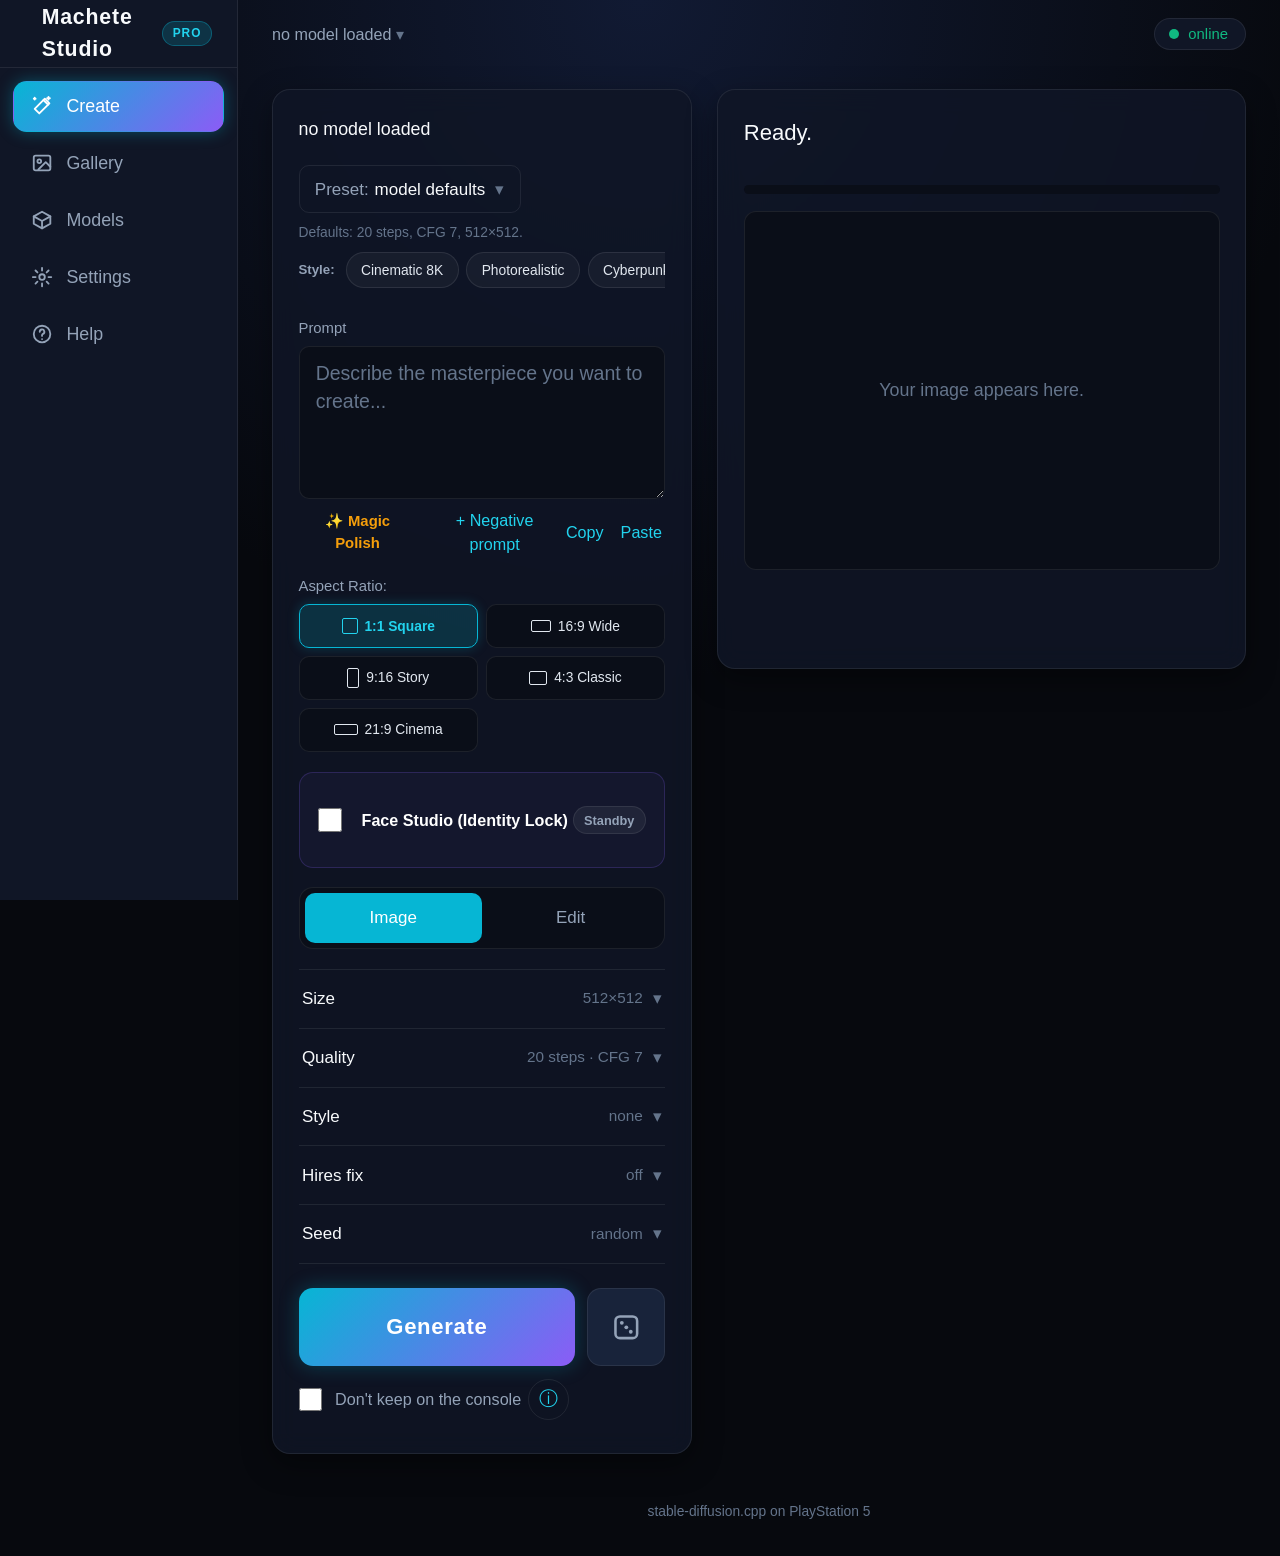
==== ps5/webui/index.html @ 9d8148a6 "ui: complete commercial ai studio overhaul for tv dashboard and webui" ====
<!doctype html>
<html lang="en">
<head>
<meta charset="utf-8">
<meta name="viewport" content="width=device-width, initial-scale=1">
<title>Machete PS5SD</title>
<!--
  The page sd-server serves on the PS5 (embedded into ps5sd.elf; see
  scripts/embed-file.sh and the SD_SERVER_EMBED_INDEX CMake option).
  Plain ES5 and XMLHttpRequest, one file and no external requests, because the
  PS5 browser renders modern bundles blank: no modules, no arrow functions, no
  let/const, no fetch, no CSS grid. Flexbox, sized from the viewport, so it
  works with a DualSense cursor on a TV (large controls, a white focus frame)
  and on a phone.

  Talks to:
    GET  /sdapi/v1/sd-models  /sdapi/v1/samplers  /sdapi/v1/schedulers  /v1/models
    GET  /sdcpp/v1/capabilities                  (defaults, and "is async available")
    POST /sdcpp/v1/img_gen (with "repeat": n), GET /sdcpp/v1/jobs/<id>, POST .../cancel   (async, with previews)
    GET  /ps5sd/v1/jobs, POST /ps5sd/v1/jobs/cancel                    (the queue: followed after a reload, Cancel all)
    POST /sdcpp/v1/vid_gen, the same job API                           (video models: a WebM)
    POST /sdapi/v1/txt2img + GET /sdapi/v1/progress                    (fallback: synchronous)
    GET  /sdapi/v1/progress                                            (health, every few seconds)
    GET  /ps5sd/v1/gallery, /ps5sd/v1/gallery/<file>                   (saved images, --output-dir)
    GET  /ps5sd/v1/app/models, POST .../app/models/active              (the Models tab: library and switching)
    PUT  /ps5sd/v1/app/uploads/<models|loras|embeddings|presets>/<name> (the Models tab: upload a file)
    GET  /ps5sd/v1/app/docs/<MODELS.md|API.md>                          (the Help tab)
    DELETE /ps5sd/v1/app/gallery/<name>                                 (the image viewer's Delete)
    GET  /ps5sd/v1/app/loras, DELETE /ps5sd/v1/app/loras/<path>         (the LoRA picker and list)
    GET/POST /ps5sd/v1/app/settings                                    (the "on the TV" switches; a 404 hides them)
    GET /ps5sd/v1/auth, POST .../auth/login, .../auth/logout           (the API key: login cookie; "#key=" in the address signs in)
    GET /ps5sd/v1/app/auth, POST .../app/auth/enable, .../auth/disable (the API key in Settings; a 404 hides it)
    POST /ps5sd/v1/app/presets, GET/POST/DELETE .../app/presets/<id>   (the presets: Models tab, saved from Create)
    POST /sdcpp/v1/upscale                                             (the Upscale button; the result is saved to the gallery)
    GET  /ps5sd/v1/app/upscalers, DELETE .../app/upscalers/<file>      (the Models tab's upscalers)
    init_image, mask_image, strength on /sdcpp/v1/img_gen              (image to image and inpainting)
    ref_images on /sdcpp/v1/img_gen, extra_images on /sdapi/v1/txt2img (Edit by the prompt, FLUX.2)
    POST /ps5sd/v1/app/gallery                                         (an inpainting put back together here, with its parameters)
    GET  /ps5sd/v1/gallery/thumb/<file>, .../gallery/info/<file>       (the gallery's thumbnails; what made an image)
    GET  /ps5sd/v1/app/catalog, GET/POST /ps5sd/v1/app/downloads,      (downloads; a 404 hides that part)
         DELETE .../downloads/<id>, POST .../app/hf/search
  SPDX-License-Identifier: MIT
-->
<style>
  :root {
    --bg: #07090e; --surface: #101626; --raised: #18233a; --field: #0a0e18;
    --border: rgba(255, 255, 255, 0.08); --text: #f8fafc; --body: #e2e8f0; --muted: #94a3b8; --faint: #64748b;
    --accent: #06b6d4; --accent-hi: #22d3ee; --ok: #10b981; --bad: #f43f5e; --warn: #f59e0b;
    --violet: #8b5cf6; --grad-primary: linear-gradient(135deg, #06b6d4 0%, #8b5cf6 100%);
    --glow-cyan: 0 0 20px rgba(6, 182, 212, 0.28);
    --glow-violet: 0 0 24px rgba(139, 92, 246, 0.30);
  }
  html { font-size: 20px; font-size: clamp(17px, 1.3vw, 26px); -webkit-text-size-adjust: 100%; }
  html, body { margin: 0; background: var(--bg); color: var(--body);
    font-family: -apple-system, BlinkMacSystemFont, "Segoe UI", Roboto, Helvetica, Arial, sans-serif; line-height: 1.5; }
  body { background: var(--bg) radial-gradient(circle at 50% 0%, #111a33 0%, var(--bg) 40rem) no-repeat; min-height: 100vh; }
  a { color: var(--accent-hi); text-decoration: none; }
  /* The PS5's own focus: a white frame around what the cursor is on. Kept
     apart from :focus-visible, since a browser that does not know it drops
     the whole rule, frame included. */
  button:focus, input:focus, select:focus, textarea:focus, a:focus { outline: 3px solid #fff; outline-offset: 3px; }
  :focus-visible { outline: 3px solid #fff; outline-offset: 3px; }
  /* a tap or a click in a browser that knows :focus-visible: no frame (the PS5's browser drops this rule) */
  :focus:not(:focus-visible) { outline: none; }

  .top { display: flex; align-items: center; min-height: 4rem; padding: 0 2rem; }
  .brandbox { display: flex; align-items: center; }
  .logo { width: 1.1rem; height: 1.1rem; border-radius: 0.3rem; background: var(--accent); margin-right: 0.7rem;
    box-shadow: 0 0 1.2rem rgba(45, 143, 240, 0.7); }
  .brand { color: var(--text); font-size: 1.25rem; font-weight: 600; letter-spacing: 0.04em; margin-right: 1.25rem; }
  .ver { color: var(--muted); font-size: 0.8rem; margin: 0.2rem 1.25rem 0 -0.9rem; }
  .model { color: var(--muted); font-size: 0.95rem; flex: 1; min-width: 0; white-space: nowrap; overflow: hidden; text-overflow: ellipsis; }
  /* the model name is a button: it opens the model list */
  button.model { display: block; min-height: 0; margin: 0; padding: 0; border: 0; border-radius: 0; background: transparent;
    text-align: left; line-height: 1.5; cursor: pointer; }
  button.model:hover { background: transparent; color: var(--text); }
  button.model::after { content: "\00a0\25BE"; color: var(--faint); }
  .pill { display: flex; align-items: center; font-size: 0.875rem; color: var(--faint); background: var(--surface);
    border: 1px solid var(--border); border-radius: 2rem; padding: 0.2rem 1rem 0.2rem 0.8rem; margin-left: 1rem; white-space: nowrap; }
  .pill .dot { width: 0.6rem; height: 0.6rem; border-radius: 50%; background: var(--faint); margin-right: 0.55rem; }
  .pill.on { color: var(--ok); } .pill.on .dot { background: var(--ok); }
  .pill.off { color: var(--bad); } .pill.off .dot { background: var(--bad); }
  .pill.work { color: var(--accent-hi); } .pill.work .dot { background: var(--accent-hi); }
  .pill.busy { color: var(--warn); } .pill.busy .dot { background: var(--warn); }
  /* the console's temperature and power next to the state; a click opens the charts in Settings */
  .cchip { align-items: center; min-height: 0; margin: 0 0 0 1rem; padding: 0.2rem 0.9rem; font-size: 0.875rem; color: var(--muted);
    background: var(--surface); border: 1px solid var(--border); border-radius: 2rem; white-space: nowrap;
    font-variant-numeric: tabular-nums; cursor: pointer; }
  .cchip:hover { color: var(--text); background: var(--raised); }
  /* Settings, Console: one small chart a reading */
  .crange { margin: 0.2rem 0 0.8rem; max-width: 20rem; }
  .cgrid { display: grid; grid-template-columns: repeat(auto-fill, minmax(13rem, 1fr)); gap: 0.6rem; }
  .ccard { background: var(--field); border: 1px solid var(--border); border-radius: 10px; padding: 0.6rem 0.75rem 0.5rem; min-width: 0; }
  .chead { display: flex; align-items: baseline; justify-content: space-between; gap: 0.5rem; }
  .ctitle { color: var(--muted); font-size: 0.8125rem; }
  .cnow { color: var(--text); font-size: 1.15rem; font-weight: 600; font-variant-numeric: tabular-nums; white-space: nowrap; }
  .cplot { display: block; width: 100%; height: 3.6rem; margin: 0.35rem 0 0.25rem; overflow: visible; touch-action: pan-y; cursor: crosshair; }
  .cplot .cline { fill: none; stroke: var(--accent-hi); stroke-width: 2; stroke-linejoin: round; stroke-linecap: round; }
  .cplot .cbase { stroke: var(--border); stroke-width: 1; }
  .cplot .ccross { stroke: var(--muted); stroke-width: 1; }
  .cfoot { color: var(--faint); font-size: 0.75rem; min-height: 1.1rem; font-variant-numeric: tabular-nums;
    white-space: nowrap; overflow: hidden; text-overflow: ellipsis; }
  .cfoot.ctip { color: var(--text); }

  .tabs { max-width: 90rem; margin: 0 auto; padding: 0.25rem 2rem 0; display: flex; }
  .tabs button { font-size: 1.05rem; min-height: 3rem; padding: 0 1.6rem; margin-right: 0.6rem; border-radius: 2rem;
    background: transparent; color: var(--muted); border: 1px solid transparent; }
  .tabs button:hover { color: var(--text); background: var(--surface); }
  .tabs button.on { color: #fff; background: var(--grad-primary); box-shadow: 0 0 16px rgba(6, 182, 212, 0.35); border-color: transparent; }
  /* the tab icons show on a phone only (see the 720px rules) */
  .tabs svg { display: none; fill: none; stroke: currentColor; stroke-width: 2; stroke-linecap: round; stroke-linejoin: round; }

  .main { display: flex; flex-wrap: wrap; align-items: flex-start; max-width: 90rem; margin: 0 auto; padding: 0.5rem 1.25rem 2rem; }
  .panel { box-sizing: border-box; margin: 0.75rem; background: rgba(16, 22, 38, 0.85); backdrop-filter: blur(12px); -webkit-backdrop-filter: blur(12px); border: 1px solid var(--border);
    border-radius: 18px; padding: 1.5rem; box-shadow: 0 10px 30px rgba(0, 0, 0, 0.4); }
  .controls { position: relative; flex: 1 1 26rem; min-width: 0; }
  .result { flex: 1.5 1 28rem; min-width: 0; }

  label, .lbl { display: block; color: var(--muted); font-size: 0.875rem; margin: 1.1rem 0 0.4rem; }
  label:first-child { margin-top: 0; }
  .row label:first-child, .row .lbl:first-child { margin-top: 1.1rem; }
  textarea, input, select { box-sizing: border-box; width: 100%; font: inherit; color: var(--text); background: var(--field);
    border: 1px solid var(--border); border-radius: 10px; padding: 0.7rem 0.95rem; }
  textarea { display: block; resize: vertical; min-height: 5.5rem; }
  textarea.big { font-size: 1.15rem; min-height: 9rem; line-height: 1.45; }
  select { height: 3.25rem; }
  input { height: 3.25rem; }
  textarea::placeholder, input::placeholder { color: var(--faint); }

  button { font: inherit; font-size: 1rem; color: var(--text); background: var(--raised); border: 1px solid var(--border);
    border-radius: 10px; min-height: 3.25rem; padding: 0 1.2rem; cursor: pointer; }
  button:hover { background: #222e47; }
  button.on { background: var(--accent); color: #fff; border-color: var(--accent); }
  button:disabled { opacity: 0.45; cursor: default; }
  button.go { flex: 1; min-height: 4.25rem; font-size: 1.3rem; font-weight: 700; color: #fff; letter-spacing: 0.03em;
    background: var(--grad-primary); border: 0; border-radius: 14px; box-shadow: var(--glow-cyan); transition: all 0.2s ease; }
  button.go:hover { opacity: 0.95; box-shadow: var(--glow-violet); }
  button.go:disabled { background: #1e293b; color: #64748b; opacity: 1; box-shadow: none; }
  /* Create tab: generate row, mode switch, model and preset blocks, settings groups */
  .gorow { display: flex; align-items: stretch; margin-top: 1.4rem; }
  .gorow .go { min-height: 4.6rem; }
  .dice { flex: none; width: 4.6rem; min-height: 4.6rem; margin-left: 0.7rem; padding: 0; border-radius: 14px; color: var(--muted); }
  .dice svg { display: block; width: 1.8rem; height: 1.8rem; margin: 0 auto; }
  .dice rect { fill: none; stroke: currentColor; stroke-width: 2; }
  /* the count next to Generate: - N + (typing is free; the value is clamped when the box is left) */
  .count { flex: none; display: flex; align-items: stretch; margin-left: 0.7rem; }
  .count button { width: 2.6rem; min-height: 4.6rem; padding: 0; font-size: 1.3rem; border-radius: 12px; }
  .count input { width: 4.8rem; min-width: 0; height: 4.6rem; margin: 0 0.4rem; padding: 0 0.2rem; text-align: center; font-size: 1.25rem; border-radius: 12px; }
  .dice circle { fill: currentColor; stroke: none; }
  .dice:hover { color: var(--text); }
  .linkbtn { display: inline-flex; align-items: center; min-height: 2.6rem; margin: 0.2rem 0 0; padding: 0 0.2rem; background: transparent;
    border: 0; border-radius: 6px; color: var(--accent-hi); font-size: 0.95rem; }
  .linkbtn:hover { background: transparent; color: #fff; text-decoration: underline; }
  .linkrow { display: flex; margin-top: 0.3rem; }
  .linkrow .fill { flex: 1; }
  .linkrow .linkbtn + .linkbtn { margin-left: 0.6rem; }
  .tagbox { position: absolute; z-index: 6; box-sizing: border-box; max-height: 18rem; overflow-y: auto; background: var(--surface);
    border: 1px solid var(--border); border-radius: 10px; box-shadow: 0 8px 24px rgba(0, 0, 0, 0.45); }
  .tagbox button { display: flex; width: 100%; min-height: 2.6rem; margin: 0; padding: 0 0.8rem; border: 0; border-radius: 0;
    background: transparent; text-align: left; font-size: 0.95rem; }
  .tagbox button.on, .tagbox button:hover { background: var(--raised); }
  .tagbox .tg { flex: 1; min-width: 0; overflow: hidden; text-overflow: ellipsis; white-space: nowrap; color: var(--text); }
  .tagbox .tn { flex: none; margin-left: 0.8rem; color: var(--faint); font-size: 0.8rem; }
  .hint.starter { margin: 0 0 0.4rem; overflow-wrap: anywhere; }
  label.opt.nokeep { margin-top: 0.6rem; font-size: 0.95rem; color: var(--muted); }
  label.opt.nokeep .info { margin-left: 0.4rem; }

  .cmblock { position: relative; }
  .cm-tags { display: flex; flex-wrap: wrap; margin: 0.35rem 0 0; }
  .tag { display: inline-block; font-size: 0.75rem; line-height: 1.4; padding: 0 0.6rem; margin: 0.2rem 0.4rem 0 0; border-radius: 2rem;
    border: 1px solid var(--border); color: var(--muted); white-space: nowrap; }
  .tag.fam { color: var(--text); border-color: #2c4a78; background: #0e1a2e; }
  .tag.cn { color: var(--ok); border-color: var(--ok); }
  .tag.vid { color: var(--warn); border-color: var(--warn); }
  .cmlist { margin-top: 0.7rem; max-height: 50vh; overflow-y: auto; padding: 0.4rem 0.6rem; background: var(--field);
    border: 1px solid var(--border); border-radius: 12px; }
  .cmlist .mrow { margin-top: 0.4rem; }

  .prblock { margin-top: 1rem; }
  .prrow { display: flex; align-items: center; flex-wrap: wrap; }
  .prtoggle { display: inline-flex; align-items: center; min-height: 2.8rem; max-width: 100%; padding: 0 0.9rem; background: transparent;
    font-size: 1rem; color: var(--text); overflow: hidden; }
  .prtoggle:hover { background: var(--raised); }
  .prtoggle #pr-name { overflow: hidden; text-overflow: ellipsis; white-space: nowrap; min-width: 0; }
  .prlabel { color: var(--muted); margin-right: 0.35rem; white-space: nowrap; }
  .prtoggle .caret, .grphead .caret { flex: none; margin-left: 0.6rem; color: var(--faint); transition: transform 0.15s; }
  .prtoggle[aria-expanded="true"] .caret, .grphead[aria-expanded="true"] .caret { transform: rotate(180deg); }
  .prrow #savepreset { margin-left: 0.6rem; min-height: 2.8rem; }
  .prmenu { margin-top: 0.5rem; padding: 0.5rem; background: var(--field); border: 1px solid var(--border); border-radius: 12px; }
  .prmenu button { display: block; width: 100%; min-height: 2.9rem; margin: 0.2rem 0; text-align: left; overflow: hidden; text-overflow: ellipsis; }
  .prmenu button.on { background: #10213a; border-color: var(--accent-hi); color: var(--text); }
  .prmenu .prfoot { margin-top: 0.4rem; padding-top: 0.4rem; border-top: 1px solid var(--border); }
  .prmenu .prfoot button { background: transparent; }

  .modes { display: flex; margin-top: 1.1rem; padding: 0.3rem; background: var(--field); border: 1px solid var(--border); border-radius: 14px; }
  .modes button { flex: 1 1 0; min-width: 0; min-height: 2.9rem; margin: 0; padding: 0 0.5rem; background: transparent; border: 0; border-radius: 10px; color: var(--muted); }
  .modes button:hover { background: var(--raised); color: var(--text); }
  .modes button.on { background: var(--accent); color: #fff; }
  #edit-sect, #cn-sect { margin-top: 0.4rem; }

  /* settings groups: a row with its title and a summary of its values; the fields open under it */
  .groups { margin-top: 1.2rem; border-bottom: 1px solid var(--border); }
  .grp { border-top: 1px solid var(--border); }
  .grphead { display: flex; align-items: center; width: 100%; min-height: 3.4rem; margin: 0; padding: 0.3rem 0.2rem; background: transparent;
    border: 0; border-radius: 8px; text-align: left; color: var(--text); }
  .grphead:hover { background: rgba(255, 255, 255, 0.04); }
  .grptitle { flex: none; font-size: 1rem; color: var(--text); }
  .grpsum { flex: 1 1 auto; min-width: 0; margin-left: 1rem; text-align: right; color: var(--faint); font-size: 0.9rem;
    white-space: nowrap; overflow: hidden; text-overflow: ellipsis; }
  .grpbody { padding: 0.2rem 0 1.1rem; }
  .grpbody > .presets:first-child { margin-top: 0.2rem; }
  .grpbody label:first-child { margin-top: 0; }

  .presets { display: flex; flex-wrap: wrap; margin: 0 -0.25rem; }
  .presets button { margin: 0.25rem; min-height: 2.75rem; padding: 0 0.9rem; font-size: 0.9rem; }
  .row { display: flex; flex-wrap: wrap; margin: 0 -0.5rem; }
  .row > div { flex: 1 1 11rem; min-width: 0; margin: 0 0.5rem; }
  .step { display: flex; }
  .step button { width: 3.25rem; padding: 0; flex: none; font-size: 1.3rem; }
  .step input { text-align: center; margin: 0 0.3rem; min-width: 0; }
  .seed { display: flex; }
  .seed input { margin-right: 0.4rem; min-width: 0; }
  .seed button { flex: none; }
  .hint { color: var(--faint); font-size: 0.8125rem; margin: 0.5rem 0 0; }
  .hint button { min-height: 2.5rem; margin-left: 0.5rem; font-size: 0.85rem; padding: 0 0.9rem; }
  label.opt { display: flex; align-items: center; color: var(--text); font-size: 1rem; margin: 0.3rem 0; min-height: 2.75rem; cursor: pointer; }
  label.opt input { width: 1.4rem; height: 1.4rem; margin: 0 0.75rem 0 0; padding: 0; flex: none; accent-color: var(--accent); }
  .presets button.mine { padding-right: 0.3rem; }
  .presets button .x { display: inline-block; margin-left: 0.4rem; padding: 0 0.55rem; border-radius: 8px; color: var(--muted); }
  .presets button .x:hover { color: var(--text); background: rgba(255, 255, 255, 0.12); }
  .presets button.save { background: transparent; border-style: dashed; color: var(--muted); }

  .state { display: flex; align-items: baseline; }
  #status { color: var(--text); font-size: 1.3rem; font-weight: 500; flex: 1; min-width: 0; min-height: 1.9rem; }
  #status.error { color: var(--bad); }
  #sub { color: var(--muted); font-size: 0.9rem; min-height: 1.4rem; }
  .bar { height: 0.55rem; background: var(--field); border-radius: 0.3rem; margin: 0.7rem 0 1rem; overflow: hidden; position: relative; }
  .bar div { height: 100%; width: 0%; background: var(--accent-hi); border-radius: 0.3rem; }
  .bar.ind div { width: 30% !important; position: absolute; left: 0; animation: slide 1.1s ease-in-out infinite; }
  @keyframes slide { 0% { left: -30%; } 100% { left: 100%; } }
  .stage { display: flex; align-items: center; justify-content: center; min-height: 20rem; background: var(--field);
    border: 1px solid var(--border); border-radius: 12px; padding: 0.5rem; text-align: center; }
  .stage img, .stage video { display: block; max-width: 100%; max-height: 78vh; width: auto; height: auto; border-radius: 6px; }
  .stage .empty { color: var(--faint); padding: 3rem 1rem; font-size: 1.05rem; }
  .strip { display: flex; flex-wrap: wrap; margin: 0.6rem -0.25rem 0; }
  .strip button { position: relative; width: 4.5rem; height: 4.5rem; min-height: 0; margin: 0.25rem; padding: 0; overflow: hidden;
    background: var(--field); border: 2px solid var(--border); border-radius: 10px; }
  .strip button.on { border-color: var(--accent-hi); }
  .strip img { position: absolute; left: 0; top: 0; width: 100%; height: 100%; object-fit: cover; }
  .actions { margin-top: 1rem; min-height: 3.25rem; display: flex; flex-wrap: wrap; }
  .actions a, .actions button { display: block; margin: 0 0.6rem 0.6rem 0; padding: 0 1.3rem; min-height: 3.25rem; line-height: 3.25rem;
    background: var(--raised); border: 1px solid var(--border); border-radius: 10px; color: var(--text); font-size: 1rem; }
  .actions button { line-height: normal; }
  .actions a:hover { background: #222e47; }
  #cancel { flex: none; margin-left: 1rem; min-height: 2.75rem; }
  /* the queue: "+ 2 waiting" and Cancel all; the prompt of a job this page follows (two lines at most) */
  .waitrow { align-items: center; margin: 0.4rem 0 0; color: var(--muted); font-size: 0.95rem; }
  .waitrow span { flex: 1; min-width: 0; }
  .waitrow button { flex: none; min-height: 2.5rem; padding: 0 0.9rem; font-size: 0.9rem; }
  .runprompt { color: var(--faint); font-size: 0.875rem; margin: 0.35rem 0 0; overflow: hidden; overflow-wrap: anywhere;
    display: -webkit-box; -webkit-line-clamp: 2; -webkit-box-orient: vertical; }

  .gal { max-width: 90rem; margin: 0 auto; padding: 0.5rem 2rem 3rem; }
  .galbar { display: flex; align-items: center; margin-bottom: 0.75rem; }
  .galbar h2 { flex: 1; color: var(--text); font-size: 1.3rem; font-weight: 500; margin: 0; }
  .thumbs { display: flex; flex-wrap: wrap; margin: 0 -0.4rem; }
  .thumbs .t { box-sizing: border-box; flex: 0 0 16.666%; padding: 0.4rem; }
  .thumbs a { display: block; position: relative; padding-bottom: 100%; background: var(--field);
    border: 1px solid var(--border); border-radius: 12px; overflow: hidden; }
  .thumbs img, .thumbs video { position: absolute; left: 0; top: 0; width: 100%; height: 100%; object-fit: cover; }
  .vbadge { position: absolute; left: 6px; bottom: 6px; background: rgba(0, 0, 0, 0.6); color: #fff; border-radius: 4px;
    padding: 1px 6px; font-size: 12px; pointer-events: none; }
  .gal .none { color: var(--faint); padding: 2rem 0; }
  .galtools { display: flex; flex-wrap: wrap; align-items: center; margin: 0 0 0.9rem; }
  .galtools input { flex: 1 1 14rem; width: auto; min-width: 0; margin: 0 0.6rem 0.4rem 0; }
  .galtools select { flex: 0 0 auto; width: auto; margin: 0 0.6rem 0.4rem 0; }
  .galtools button { margin: 0 0 0.4rem; }
  .gselbar { display: flex; flex-wrap: wrap; align-items: center; margin: 0 0 0.9rem; padding: 0.5rem 0.75rem;
    background: var(--surface); border: 1px solid var(--border); border-radius: 12px; }
  .gselbar span { flex: 1 1 8rem; color: var(--muted); }
  .gselbar button { margin: 0.2rem 0 0.2rem 0.5rem; }
  .gselbar button.danger { color: var(--bad); }
  .thumbs .t.sel a { border-color: var(--accent); box-shadow: inset 0 0 0 3px var(--accent); }
  .thumbs .t.sel a::after { content: "\2713"; position: absolute; right: 6px; top: 6px; width: 1.6rem; height: 1.6rem;
    line-height: 1.6rem; text-align: center; border-radius: 50%; background: var(--accent); color: #fff; font-size: 0.95rem; }
  .more { text-align: center; margin-top: 1rem; }

  /* Help tab */
  .docbar { display: flex; flex-wrap: wrap; align-items: center; margin-bottom: 0.5rem; }
  .docbar button { margin: 0 0.5rem 0.5rem 0; }
  .docbar button.on { color: #fff; background: var(--accent); border-color: var(--accent); }
  .docbar a { margin: 0 0 0.5rem auto; color: var(--muted); }
  .doc { max-width: 60rem; color: var(--muted); line-height: 1.55; }
  .doc h1, .doc h2, .doc h3, .doc h4 { color: var(--text); font-weight: 500; line-height: 1.25; margin: 1.8rem 0 0.6rem; }
  .doc h1 { font-size: 1.7rem; margin-top: 0.5rem; }
  .doc h2 { font-size: 1.35rem; }
  .doc h3, .doc h4 { font-size: 1.1rem; }
  .doc p, .doc ul, .doc ol { margin: 0.6rem 0; }
  .doc ul, .doc ol { padding-left: 1.6rem; }
  .doc li { margin: 0.25rem 0; }
  .doc strong { color: var(--text); font-weight: 600; }
  .doc a { color: var(--accent-hi); }
  .doc code { font-family: ui-monospace, Menlo, Consolas, monospace; font-size: 0.88em; color: var(--text);
    background: var(--field); border-radius: 4px; padding: 0.05rem 0.3rem; overflow-wrap: anywhere; }
  .doc pre { background: var(--field); border: 1px solid var(--border); border-radius: 10px; padding: 0.8rem 1rem;
    overflow-x: auto; }
  .doc pre code { background: none; padding: 0; word-break: normal; white-space: pre; }
  .doc .tw { overflow-x: auto; margin: 0.8rem 0; }
  .doc table { border-collapse: collapse; min-width: 60%; }
  .doc th, .doc td { border: 1px solid var(--border); padding: 0.45rem 0.7rem; text-align: left; vertical-align: top; }
  .doc th { color: var(--text); font-weight: 500; background: var(--field); }
  .foot { text-align: center; color: var(--faint); font-size: 0.8125rem; padding: 0 1rem 2rem; }

  .lb { position: fixed; left: 0; top: 0; right: 0; bottom: 0; z-index: 10; background: #05080e; flex-direction: column; }
  .lb-bar { display: flex; align-items: center; padding: 0.75rem 1.25rem; }
  .lb-title { flex: 1; min-width: 0; color: var(--muted); font-size: 0.95rem; }
  .lb-acts { display: flex; }
  .lb-bar a, .lb-bar button { flex: none; margin-left: 0.6rem; min-height: 3.25rem; line-height: 3.25rem; padding: 0 1.3rem; background: var(--raised);
    border: 1px solid var(--border); border-radius: 10px; color: var(--text); }
  .lb-bar button { line-height: normal; }
  .lb-bar button.danger { color: var(--bad); }
  .lb-body { flex: 1; min-height: 0; display: flex; align-items: center; padding: 0 1rem 1rem; }
  .lb-body .nav { flex: none; width: 4.5rem; height: 6rem; font-size: 2.4rem; padding: 0; border-radius: 14px; }
  .lb-img { flex: 1; min-width: 0; text-align: center; }
  .lb-img img, .lb-img video { max-width: 100%; height: calc(100vh - 8rem); object-fit: contain; border-radius: 6px; }
  .lb.withinfo .lb-img img, .lb.withinfo .lb-img video { height: calc(100vh - 15rem); }
  .lb-info { flex: none; display: flex; align-items: center; padding: 0 1.5rem 1rem; }
  .lb-text { flex: 1; min-width: 0; margin-right: 1rem; }
  .lb-prompt { margin: 0 0 0.3rem; color: var(--text); max-height: 3.2em; overflow: auto; line-height: 1.6em; }
  .lb-set { margin: 0; color: var(--muted); font-size: 0.9rem; }
  .lb-info button { flex: none; }
  .lb-main { flex: 1; min-width: 0; margin-right: 1rem; }
  .lb-main .lb-text { margin-right: 0; }
  .lb-neg { margin: 0 0 0.3rem; color: var(--muted); font-size: 0.9rem; max-height: 3.2em; overflow: auto; }
  .lb-copy { display: flex; flex-wrap: wrap; margin-top: 0.4rem; }
  .lb-copy button { min-height: 2.4rem; padding: 0 0.9rem; margin: 0 0.5rem 0 0; font-size: 0.85rem; }
  .lb-lab { display: flex; flex-wrap: wrap; align-items: center; margin-bottom: 0.3rem; }
  .lb-name { color: var(--text); font-weight: 500; margin-right: 0.6rem; }
  .ltag { min-height: 0; font-size: 0.8rem; line-height: 1.5; padding: 0.1rem 0.7rem; margin: 0.2rem 0.4rem 0.2rem 0;
    border-radius: 2rem; color: var(--muted); }
  .lb-img { overflow: hidden; }
  .lb-img img { transition: none; user-select: none; -webkit-user-select: none; }
  .thumbs .t { position: relative; }
  .tname { position: absolute; left: 0.4rem; right: 0.4rem; bottom: 0.4rem; padding: 0.25rem 0.5rem; font-size: 0.8rem;
    color: #fff; background: rgba(5, 8, 14, 0.7); border-radius: 0 0 12px 12px; white-space: nowrap; overflow: hidden;
    text-overflow: ellipsis; pointer-events: none; }
  .ld-field input { margin-top: 0.4rem; }
  .ld-used { margin: 0.8rem 0 1.2rem; }
  .ld-used .hint { margin-right: 0.3rem; }

  #toast { position: fixed; left: 50%; bottom: 2rem; z-index: 20; display: none; max-width: 90%; background: var(--raised);
    border: 1px solid var(--accent-hi); color: var(--text); border-radius: 2rem; padding: 0.7rem 1.6rem; transform: translateX(-50%); }

  /* model in use, on the Create tab */
  .curmodel { display: flex; align-items: center; }
  .cm-name { flex: 1; min-width: 0; color: var(--text); font-size: 1.05rem; white-space: nowrap; overflow: hidden; text-overflow: ellipsis; }
  .curmodel button { flex: none; margin-left: 0.8rem; min-height: 2.75rem; }
  .tabdot { display: none; width: 0.55rem; height: 0.55rem; margin-left: 0.5rem; border-radius: 50%; background: var(--accent-hi); }

  /* Models tab */
  .mcol { flex: 1 1 28rem; min-width: 0; }
  .ph { display: flex; align-items: center; margin: 0 0 0.4rem; }
  .ph h2 { flex: 1; min-width: 0; margin: 0; color: var(--text); font-size: 1.3rem; font-weight: 500; }
  .ph button { flex: none; min-height: 2.75rem; }
  .mrow { display: flex; align-items: center; margin-top: 0.6rem; padding: 0.8rem 1rem; background: var(--field);
    border: 1px solid var(--border); border-radius: 12px; }
  .mrow.on { border-color: var(--accent-hi); background: #10213a; }
  .mrow.dim { opacity: 0.7; }
  .mmain { flex: 1; min-width: 0; }
  .mname { color: var(--text); font-size: 1.05rem; word-wrap: break-word; }
  .mmeta { color: var(--muted); font-size: 0.85rem; word-wrap: break-word; }
  .mmeta.bad, .empty-note.bad { color: var(--bad); }
  .hint.bad { color: var(--warn); }
  .mrow > button { flex: none; min-width: 6.5rem; margin-left: 0.9rem; }
  .mrow.mwrap { flex-wrap: wrap; }
  .mwrap .mmain { flex: 1 1 11rem; }
  .macts { display: flex; flex: none; margin-left: 0.9rem; }
  .macts button { flex: none; min-width: 5.5rem; margin-left: 0.5rem; }
  .macts button:first-child { margin-left: 0; }
  button.danger { color: var(--bad); border-color: #5c3a47; background: transparent; }
  button.danger:hover { background: #2a1822; }
  button.danger:disabled { color: var(--faint); border-color: var(--border); }
  .dlg { position: fixed; left: 0; top: 0; right: 0; bottom: 0; z-index: 15; align-items: center; justify-content: center;
    background: rgba(5, 8, 14, 0.85); }
  .dlg-box { box-sizing: border-box; width: 90%; max-width: 32rem; padding: 1.6rem; background: var(--surface);
    border: 1px solid var(--border); border-radius: 16px; }
  .dlg-title { color: var(--text); font-size: 1.3rem; font-weight: 500; word-wrap: break-word; }
  .dlg-body { margin: 0.6rem 0 1.4rem; color: var(--muted); }
  .dlg-btns { display: flex; }
  .dlg-btns button { flex: 1; min-height: 3.75rem; font-size: 1.1rem; }
  .dlg-btns button + button { margin-left: 0.8rem; }
  .badge { display: inline-block; font-size: 0.75rem; line-height: 1.4; padding: 0 0.6rem; margin-left: 0.4rem; border-radius: 2rem;
    border: 1px solid var(--border); color: var(--muted); white-space: nowrap; vertical-align: 0.1rem; }
  .badge.ok { color: var(--ok); border-color: var(--ok); }
  .badge.bad { color: var(--bad); border-color: var(--bad); }
  .badge.warn { color: var(--warn); border-color: var(--warn); }
  .featrow { display: flex; flex-wrap: wrap; margin: 0 -0.3rem; }
  .mrow.feat { box-sizing: border-box; flex: 1 1 10rem; min-width: 0; flex-direction: column; align-items: stretch; margin: 0.3rem; padding: 1.1rem 1.2rem;
    border-color: #2c4a78; background: #0e1a2e; }
  .mrow.feat .mmain { flex: 1 1 auto; }
  .mrow.feat > button { flex: none; margin: 0.9rem 0 0; min-height: 3.75rem; }
  .feat .mname { font-size: 1.25rem; margin-bottom: 0.15rem; }
  .feat .mmeta { font-size: 0.95rem; }
  .feat .mmeta.good { color: var(--body); }
  .empty-note { color: var(--faint); padding: 0.8rem 0 0.2rem; font-size: 0.95rem; }
  /* Models tab: Installed | Get more | Downloads, the groups, the saved settings under a model, the ⋯ menu */
  .mseg { display: flex; box-sizing: border-box; flex: 0 1 calc(100% - 1.5rem); max-width: 36rem; margin: 0.75rem 0.75rem 0; padding: 0.3rem; background: var(--surface);
    border: 1px solid var(--border); border-radius: 2rem; }
  .mseg button { flex: 1 1 0; min-width: 0; min-height: 2.9rem; margin: 0; padding: 0 0.7rem; border: 0; border-radius: 2rem;
    background: transparent; color: var(--muted); white-space: nowrap; }
  .mseg button:hover { background: var(--raised); color: var(--text); }
  .mseg button.on { background: var(--accent); color: #fff; }
  .seg-badge { display: inline-block; min-width: 1.4rem; margin-left: 0.4rem; padding: 0 0.4rem; border-radius: 1rem;
    background: var(--accent-hi); color: #fff; font-size: 0.75rem; line-height: 1.4rem; text-align: center; vertical-align: 0.1rem; }
  .mseg button.on .seg-badge { background: #fff; color: var(--accent); }
  .mview { flex: 1 1 100%; min-width: 0; flex-wrap: wrap; align-items: flex-start; }
  .mcol.wide { flex: 1 1 100%; max-width: 60rem; }
  .ghead { color: var(--muted); font-size: 0.875rem; font-weight: 500; margin: 1.2rem 0 0; }
  .mfile { color: var(--faint); font-size: 0.8rem; word-break: break-all; }
  .mtags { margin-top: 0.15rem; }
  .mitem { margin-top: 0.6rem; }
  .mitem > .mrow { margin-top: 0; }
  .subs { margin: 0.2rem 0 0.2rem 0.9rem; padding-left: 0.9rem; border-left: 2px solid var(--border); }
  .subhead { color: var(--faint); font-size: 0.8rem; margin-top: 0.5rem; }
  .sub { display: flex; align-items: center; margin-top: 0.4rem; padding: 0.55rem 0.8rem; background: var(--field);
    border: 1px solid var(--border); border-radius: 10px; }
  .sub.on { border-color: var(--accent-hi); background: #10213a; }
  .smain { flex: 1; min-width: 0; }
  .sname { color: var(--text); font-size: 0.95rem; word-wrap: break-word; }
  .sacts { display: flex; flex: none; margin-left: 0.6rem; }
  .sacts button { flex: none; min-height: 2.5rem; min-width: 4.2rem; margin-left: 0.4rem; padding: 0 0.6rem; font-size: 0.9rem; }
  .sacts button:first-child { margin-left: 0; }
  .rmore { position: relative; flex: none; margin-left: 0.9rem; }
  .macts .rmore { margin-left: 0.5rem; }
  .macts .more-btn, .rmore .more-btn { flex: none; min-width: 3rem; padding: 0 0.6rem; font-size: 1.2rem; line-height: 1; }
  .menu { position: absolute; right: 0; top: calc(100% + 0.3rem); z-index: 6; min-width: 12rem; max-width: 18rem; padding: 0.3rem;
    background: var(--raised); border: 1px solid var(--border); border-radius: 12px; box-shadow: 0 10px 30px rgba(0, 0, 0, 0.5); }
  .menu .menu-item { display: block; width: 100%; min-width: 0; min-height: 2.9rem; margin: 0; padding: 0 0.8rem; text-align: left;
    background: transparent; border: 0; border-radius: 8px; }
  .menu .menu-item:hover { background: #222e47; }
  .menu .menu-item.danger { color: var(--bad); }
  .menu .menu-item:disabled { opacity: 0.45; }
  .menu .menu-note { padding: 0.4rem 0.8rem 0.3rem; color: var(--faint); font-size: 0.8rem; line-height: 1.35; }
  #dl-clear:disabled { opacity: 0.45; }
  .notice { margin: 0.6rem 0 0.4rem; padding: 1rem; background: #10213a; border: 1px solid var(--accent-hi); border-radius: 12px; }
  .nline { color: var(--text); font-size: 1.1rem; }
  .notice .bar { margin: 0.7rem 0 0.4rem; }
  .notice .hint { margin: 0.3rem 0 0; }
  .spin { display: inline-block; width: 0.9rem; height: 0.9rem; margin-right: 0.6rem; border: 3px solid var(--border);
    border-top-color: var(--accent-hi); border-radius: 50%; vertical-align: -0.15rem; animation: spin 0.9s linear infinite; }
  @keyframes spin { 0% { transform: rotate(0deg); } 100% { transform: rotate(360deg); } }
  .drow .bar { margin: 0.45rem 0 0.35rem; }
  .inrow { display: flex; }
  .lrow { display: flex; align-items: center; margin-bottom: 0.5rem; }
  .lrow .lname { flex: 1; min-width: 0; color: var(--text); word-wrap: break-word; }
  .lrow input { flex: none; width: 6rem; margin: 0 0.5rem; }
  .lrow button { flex: none; min-width: 3.25rem; padding: 0 0.8rem; }
  .inrow select.upkind { flex: none; width: auto; margin-right: 0.6rem; }
  .upmeta { display: flex; align-items: center; }
  .upmeta .mmeta { flex: 1; min-width: 0; }
  .inrow input { flex: 1; min-width: 0; margin-right: 0.6rem; }
  .inrow button { flex: none; }
  .hrow { margin-top: 0.6rem; padding: 0.8rem 1rem; background: var(--field); border: 1px solid var(--border); border-radius: 12px; }
  .hfile { display: flex; align-items: center; margin-top: 0.5rem; }
  .hfile .fn { flex: 1; min-width: 0; font-size: 0.9rem; word-break: break-all; }
  .hfile .sz { flex: none; margin: 0 0.8rem; color: var(--muted); font-size: 0.85rem; white-space: nowrap; }
  .hfile button { flex: none; min-height: 2.75rem; }
  .hmore { margin-top: 0.5rem; min-height: 2.75rem; }

  .dlg-box.wide { max-width: 48rem; }
  #pe-text { font-family: ui-monospace, Menlo, Consolas, monospace; font-size: 0.9rem; margin: 0.6rem 0 0.4rem; }
  #login-key { margin: 0.2rem 0 0.4rem; font-family: ui-monospace, Menlo, Consolas, monospace; }
  code.key { display: block; margin: 0.3rem 0 0.6rem; padding: 0.7rem 0.95rem; color: var(--text); background: var(--field);
    border: 1px solid var(--border); border-radius: 10px; font-family: ui-monospace, Menlo, Consolas, monospace;
    font-size: 1.05rem; word-break: break-all; -webkit-user-select: all; user-select: all; }
  #hr-hint { min-height: 1.2rem; }
  .initbar { display: flex; align-items: center; flex-wrap: wrap; margin-top: 0.8rem; }
  .initbar button { flex: none; min-height: 2.75rem; margin-right: 0.8rem; }
  .initbar .hint { margin: 0; }
  .initrow { display: flex; align-items: center; }
  #init-thumb, #cn-thumb { flex: none; width: 7rem; height: 7rem; object-fit: contain; background: var(--field); border: 1px solid var(--border);
    border-radius: 10px; margin-right: 1rem; }
  .initmain { flex: 1; min-width: 0; }
  .initbtns { display: flex; flex-wrap: wrap; margin: 0.4rem -0.25rem 0; }
  .initbtns button { margin: 0.25rem; min-height: 2.75rem; }
  .me-body { flex: 1; min-height: 0; display: flex; align-items: center; justify-content: center; padding: 0 1rem 1rem; }
  #me-canvas { touch-action: none; cursor: crosshair; border-radius: 6px; }
  .me-size { flex: none; color: var(--muted); margin: 0 0.4rem 0 0.6rem; min-width: 5.5rem; text-align: center; }
  .authbtns { display: flex; flex-wrap: wrap; margin: 0 -0.25rem; }
  .authbtns button { margin: 0.25rem; min-height: 2.75rem; }
  .arow { display: flex; justify-content: space-between; align-items: baseline; padding: 0.55rem 0; border-bottom: 1px solid var(--border); }
  .arow span:first-child { color: var(--muted); }
  .arow span:last-child { color: var(--text); text-align: right; min-width: 0; overflow-wrap: anywhere; margin-left: 1rem; }
  #savepreset { margin-left: 0.5rem; }
  /* the ⓘ buttons: a small round button that opens Help at its section (it comes after the .hint and .ph buttons) */
  button.info { flex: none; display: inline-flex; align-items: center; justify-content: center; width: 2.4rem; min-width: 2.4rem;
    height: 2.4rem; min-height: 2.4rem; margin: 0 0 0 0.45rem; padding: 0; border-radius: 50%; background: transparent;
    border-color: var(--border); color: var(--accent-hi); font-size: 1.1rem; line-height: 1; vertical-align: middle; }
  button.info:hover { background: var(--raised); color: #fff; }
  /* the gallery's filter: the Models tab's segmented control, smaller */
  .gal .gfilter { flex: 0 1 auto; max-width: 26rem; margin: 0 0 0.9rem; }
  .gal .gfilter button { min-height: 2.5rem; font-size: 0.95rem; }

  @media (max-width: 1300px) { .thumbs .t { flex-basis: 25%; } }
  @media (max-width: 900px) { .thumbs .t { flex-basis: 33.333%; } }
  @media (max-width: 720px) {
    html { font-size: 17px; }
    .top { padding: 0 1rem; flex-wrap: wrap; padding-top: 0.5rem; padding-bottom: 0.25rem; }
    .model { order: 3; flex-basis: 100%; margin-top: 0.1rem; }
    .pill { margin-left: auto; }
    .cchip { margin-left: auto; padding: 0.2rem 0.7rem; }
    .cchip + .pill { margin-left: 0.5rem; }
    .cchip .cw { display: none; }
    /* The tab bar sits at the foot of the screen: five equal buttons, an icon over a label.
       The page keeps room under it, and the bar stays below the viewer and the mask editor (.lb, .dlg). */
    body { padding-bottom: 5.5rem; padding-bottom: calc(5.5rem + env(safe-area-inset-bottom)); }
    #toast { bottom: 6rem; }
    .tabs { position: fixed; left: 0; right: 0; bottom: 0; z-index: 5; max-width: none; margin: 0; padding: 0.3rem 0.4rem;
      background: var(--surface); border-top: 1px solid var(--border); }
    .tabs { padding-bottom: calc(0.3rem + env(safe-area-inset-bottom)); }
    .tabs > button { flex: 1 1 0; min-width: 0; min-height: 3.4rem; margin: 0; padding: 0.25rem 0.1rem; border: 0; border-radius: 12px;
      font-size: 0.8rem; line-height: 1.15; }
    .tabs > button > span { display: block; white-space: nowrap; overflow: hidden; text-overflow: ellipsis; }
    .tabs > button.on { background: var(--accent); color: #fff; }
    .tabs svg { display: block; width: 1.5rem; height: 1.5rem; margin: 0 auto 0.15rem; }
    .tabs #gcount { display: block; font-size: 0.7rem; }
    .panel { margin: 0.5rem 0; padding: 1.1rem; }
    .main { padding: 0.25rem 0.75rem 1.5rem; }
    .gal { padding: 0.5rem 0.75rem 2rem; }
    .stage { min-height: 12rem; }
    .state { display: block; }
    #cancel { margin: 0.5rem 0 0; width: 100%; }
    /* Create tab on a phone: the result comes first once a run starts; Generate stays above the tab bar */
    #view-create > .controls, #view-create > .result { flex: 1 1 100%; }
    .gorow { position: sticky; bottom: calc(4.6rem + env(safe-area-inset-bottom)); z-index: 3; margin: 0; padding: 0.6rem 0 0.5rem;
      background: var(--surface); }
    .gorow .go { min-height: 4rem; }
    .gorow .go { font-size: 1.1rem; min-width: 0; }
    .count { margin-left: 0.4rem; }
    .count button { width: 2rem; min-height: 4rem; }
    .count input { width: 3rem; height: 4rem; margin: 0 0.2rem; padding: 0; font-size: 1.1rem; }
    .dice { width: 3.4rem; min-height: 4rem; margin-left: 0.4rem; }
    .mrow { flex-wrap: wrap; }
    .mmain { flex-basis: 100%; }
    .mrow > button { flex: 1; margin: 0.7rem 0 0; }
    .macts { flex: 1 1 100%; justify-content: flex-end; margin: 0.7rem 0 0; }
    .macts > button { flex: 1; }
    .sub { flex-wrap: wrap; }
    .smain { flex: 1 1 100%; }
    .sacts { flex: 1 1 100%; justify-content: flex-end; margin: 0.5rem 0 0; }
    .sacts > button { flex: 1; }
    .mseg button { padding: 0 0.3rem; font-size: 0.95rem; }
    .inrow { flex-wrap: wrap; }
    .inrow input { flex-basis: 100%; margin: 0 0 0.6rem; }
    .inrow button { flex: 1; }
    .hfile { flex-wrap: wrap; }
    .hfile .fn { flex-basis: 100%; }
    .hfile .sz { margin-left: 0; flex: 1; }
    /* The viewer on a phone scrolls as one column: the title with Close, the picture across the whole
       width with the arrows on it, the prompt and its settings, then the actions three to a row. The bar
       lets its parts take their own place in that order. */
    .lb { flex-direction: row; flex-wrap: wrap; align-content: flex-start; overflow-y: auto; }
    .lb-bar { display: contents; }
    .lb-title { order: 1; flex: 1 1 0; padding: 0.75rem 0 0.75rem 1rem; font-size: 0.85rem; overflow-wrap: anywhere; }
    .lb-bar #lb-close { order: 2; align-self: center; margin: 0.5rem 1rem 0.5rem 0.75rem; min-height: 2.75rem; padding: 0 1rem; }
    .lb-body { order: 3; flex: 0 0 100%; position: relative; padding: 0; }
    .lb-img img, .lb-img video, .lb.withinfo .lb-img img, .lb.withinfo .lb-img video {
      width: auto; height: auto; max-width: 100%; max-height: 65vh; border-radius: 0; }
    .lb-body .nav { position: absolute; top: 50%; transform: translateY(-50%); z-index: 1; width: 2.75rem; height: 4.5rem;
      font-size: 2rem; background: rgba(5, 8, 14, 0.55); border-color: transparent; }
    #lb-prev { left: 0.4rem; }
    #lb-next { right: 0.4rem; }
    .lb-info { order: 4; flex: 0 0 100%; flex-direction: column; align-items: stretch; box-sizing: border-box; padding: 0.9rem 1rem 0; }
    .lb-text { margin: 0 0 0.75rem; }
    .lb-main { margin: 0 0 0.75rem; }
    .lb-prompt { max-height: 9.6em; }
    .lb-info button { min-height: 3.25rem; }
    .lb-acts { order: 5; flex: 0 0 100%; display: grid; grid-template-columns: repeat(3, 1fr); gap: 0.5rem; box-sizing: border-box;
      padding: 0.9rem 1rem 1.25rem; }
    .lb-acts a, .lb-acts button { margin: 0; padding: 0 0.3rem; text-align: center; white-space: nowrap; overflow: hidden;
      text-overflow: ellipsis; }
  }
  /* Create tab on a PC: settings on the left, the result large on the right, in view while the settings scroll */
  @media (min-width: 721px) {
    #view-create > .controls { flex: 0 0 min(27rem, 42%); width: min(27rem, 42%); max-width: none; }
    #view-create > .result { flex: 1 1 0; min-width: 0; position: sticky; top: 1rem; align-self: flex-start; }
    /* the picture fits with the actions under it in view, from the top of the page: the page header, the
       status and the sub line above it, the actions (and the strip) below it */
    #view-create .stage img, #view-create .stage video { max-height: calc(100vh - 23.5rem); }
    #view-create .stage.with-strip img { max-height: calc(100vh - 29.5rem); }
  }
  /* Desktop, 1100px and up: the tabs are a sidebar on the left. The brand (logo, name, version) sits at its top;
     the top bar (model, status) and every view start to its right, so body gets the sidebar's width as padding.
     The sidebar is z-index 8: the image viewer (.lb, 10), the dialogs (.dlg, 15) and the toast (20) cover it. */
  @media (min-width: 1100px) {
    :root { --side: 14rem; }
    body { padding-left: var(--side); }
    .brandbox { position: fixed; left: 0; top: 0; z-index: 8; box-sizing: border-box; width: var(--side); height: 4rem;
      padding: 0 1.25rem; background: var(--surface); border-right: 1px solid var(--border); border-bottom: 1px solid var(--border); }
    .tabs { position: fixed; left: 0; top: 4rem; bottom: 0; z-index: 8; box-sizing: border-box; width: var(--side);
      flex-direction: column; max-width: none; margin: 0; padding: 0.75rem; overflow-y: auto;
      background: var(--surface); border-right: 1px solid var(--border); }
    .tabs button { display: flex; align-items: center; min-height: 3rem; margin: 0 0 0.35rem; padding: 0 1rem; border-radius: 0.8rem;
      font-size: 1.05rem; text-align: left; }
    .tabs button:not(.on):hover { background: var(--raised); color: var(--text); }
    .tabs button > span { min-width: 0; overflow: hidden; text-overflow: ellipsis; white-space: nowrap; }
    .tabs svg { display: block; flex: none; width: 1.3rem; height: 1.3rem; margin: 0 0.8rem 0 0; }
  }
  @media (max-width: 520px) { .thumbs .t { flex-basis: 50%; } }
  /* the narrowest phones: Generate keeps its word next to the count and the dice */
  @media (max-width: 380px) {
    .gorow .go { padding: 0 0.4rem; letter-spacing: 0; }
    .count { margin-left: 0.3rem; }
    .count button { width: 1.8rem; }
    .count input { width: 2.4rem; margin: 0 0.15rem; }
    .dice { width: 3rem; margin-left: 0.3rem; }
  }

  /* Thermal Guardian Warning */
  .cchip.thermal-warn { background: rgba(255, 75, 75, 0.22); border-color: var(--bad); color: var(--bad); animation: pulse-warn 1.5s infinite; }
  @keyframes pulse-warn {
    0% { box-shadow: 0 0 0 0 rgba(255, 75, 75, 0.4); }
    70% { box-shadow: 0 0 0 8px rgba(255, 75, 75, 0); }
    100% { box-shadow: 0 0 0 0 rgba(255, 75, 75, 0); }
  }

  /* Face Studio Box */
  .facestudio-box { background: var(--surface); border: 1px solid var(--border); border-radius: 12px; padding: 0.8rem 1rem; margin: 0.8rem 0; }
  .face-header { display: flex; align-items: center; justify-content: space-between; }
  .face-title { font-weight: 600; color: var(--text); margin-left: 0.4rem; }
  .face-badge { font-size: 0.75rem; padding: 0.15rem 0.6rem; border-radius: 1rem; background: var(--field); border: 1px solid var(--border); color: var(--muted); }
  .face-badge.active { background: rgba(45, 143, 240, 0.2); border-color: var(--accent-hi); color: var(--accent-hi); }
  .face-content { margin-top: 0.8rem; padding-top: 0.8rem; border-top: 1px solid var(--border); }
  .face-preview-row { display: flex; gap: 1rem; align-items: center; }
  .face-avatar { width: 4.8rem; height: 4.8rem; border-radius: 10px; background: var(--field); border: 1px dashed var(--border);
    display: flex; align-items: center; justify-content: center; overflow: hidden; flex-shrink: 0; position: relative; }
  .face-avatar img { width: 100%; height: 100%; object-fit: cover; }
  .face-placeholder { font-size: 0.65rem; color: var(--faint); text-align: center; padding: 0.2rem; }
  .face-controls { flex: 1; min-width: 0; }
  .face-controls .hint { margin: 0 0 0.5rem; }
  .face-method-hint { font-size: 0.75rem; color: var(--accent-hi); margin-top: 0.4rem; }

  /* Storage & USB Manager */
  .storage-list { display: flex; flex-direction: column; gap: 0.6rem; margin-top: 0.6rem; }
  .storage-item { background: var(--field); border: 1px solid var(--border); border-radius: 8px; padding: 0.7rem 0.9rem; }
  .storage-item.active { border-color: var(--accent); background: rgba(0, 112, 209, 0.08); }
  .storage-head { display: flex; justify-content: space-between; align-items: baseline; }
  .storage-name { font-weight: 600; color: var(--text); font-size: 0.9rem; }
  .storage-badge { font-size: 0.75rem; padding: 0.1rem 0.5rem; border-radius: 1rem; background: var(--raised); color: var(--muted); }
  .storage-badge.cur { background: var(--accent); color: #fff; }
  .storage-bar-box { background: var(--raised); border-radius: 4px; height: 6px; margin: 0.5rem 0 0.3rem; overflow: hidden; }
  .storage-bar-fill { background: var(--accent-hi); height: 100%; }
  .storage-info { display: flex; justify-content: space-between; font-size: 0.75rem; color: var(--muted); }
  .storage-btn-row { margin-top: 0.5rem; display: flex; gap: 0.5rem; }

  /* Commercial Studio Pro Extensions */
  .brandbox { display: flex; align-items: center; gap: 0.5rem; }
  .pro-tag { font-size: 0.7rem; font-weight: 700; letter-spacing: 0.08em; padding: 0.15rem 0.55rem;
    border-radius: 9999px; background: rgba(6, 182, 212, 0.18); color: var(--accent-hi); border: 1px solid rgba(6, 182, 212, 0.35); text-transform: uppercase; }
  .style-chips-row { display: flex; align-items: center; gap: 0.45rem; overflow-x: auto; padding: 0.6rem 0; margin-bottom: 0.4rem; }
  .style-chips-row::-webkit-scrollbar { height: 4px; }
  .style-chips-row::-webkit-scrollbar-thumb { background: rgba(255, 255, 255, 0.15); border-radius: 4px; }
  .style-label { font-size: 0.78rem; font-weight: 600; color: var(--muted); white-space: nowrap; margin-right: 0.2rem; }
  .style-chip { min-height: 2.1rem; padding: 0 0.85rem; font-size: 0.8125rem; font-weight: 500; border-radius: 9999px;
    background: rgba(255, 255, 255, 0.04); color: var(--body); border: 1px solid rgba(255, 255, 255, 0.09);
    white-space: nowrap; cursor: pointer; transition: all 0.2s ease; }
  .style-chip:hover { background: rgba(6, 182, 212, 0.12); color: #fff; border-color: rgba(6, 182, 212, 0.4); }
  .style-chip.on { background: rgba(6, 182, 212, 0.22); color: var(--accent-hi); border-color: var(--accent); box-shadow: 0 0 12px rgba(6, 182, 212, 0.3); }

  .magic-btn { color: #f59e0b; font-weight: 600; font-size: 0.875rem; text-decoration: none !important; }
  .magic-btn:hover { color: #fbbf24; text-shadow: 0 0 10px rgba(245, 158, 11, 0.5); }

  .aspect-ratio-row { margin: 0.9rem 0 0.4rem; }
  .aspect-grid { display: grid; grid-template-columns: repeat(auto-fill, minmax(7.2rem, 1fr)); gap: 0.45rem; margin-top: 0.35rem; }
  .aspect-btn { min-height: 2.6rem; padding: 0.3rem 0.5rem; font-size: 0.8125rem; border-radius: 10px;
    background: var(--field); border: 1px solid var(--border); color: var(--body); display: flex; align-items: center; justify-content: center; gap: 0.4rem; }
  .aspect-btn:hover { background: var(--raised); color: #fff; border-color: rgba(255, 255, 255, 0.18); }
  .aspect-btn.on { background: rgba(6, 182, 212, 0.18); color: var(--accent-hi); border-color: var(--accent); font-weight: 600; box-shadow: 0 0 12px rgba(6, 182, 212, 0.25); }
  .aspect-glyph { display: inline-block; border: 1.5px solid currentColor; border-radius: 2px; }
  .r-1-1 { width: 14px; height: 14px; }
  .r-16-9 { width: 18px; height: 10px; }
  .r-9-16 { width: 10px; height: 18px; }
  .r-4-3 { width: 16px; height: 12px; }
  .r-21-9 { width: 22px; height: 9px; }

  /* Modernized Face Studio */
  .facestudio-box { background: rgba(139, 92, 246, 0.05); border: 1px solid rgba(139, 92, 246, 0.22); border-radius: 14px; padding: 1.1rem; margin-top: 1.2rem; }
  .face-header { display: flex; align-items: center; justify-content: space-between; }
  .face-title { font-weight: 600; font-size: 0.95rem; color: #fff; }
  .face-badge { font-size: 0.75rem; font-weight: 600; padding: 0.2rem 0.6rem; border-radius: 9999px; background: rgba(255, 255, 255, 0.06); color: var(--muted); }
  .face-badge.active { background: rgba(16, 185, 129, 0.2); color: #34d399; border: 1px solid rgba(16, 185, 129, 0.35); }
  .face-presets-grid { display: flex; flex-wrap: wrap; gap: 0.4rem; margin-top: 0.5rem; }
  .face-preset-chip { min-height: 2.2rem; padding: 0 0.8rem; font-size: 0.8rem; border-radius: 8px; background: var(--field); border: 1px solid rgba(255, 255, 255, 0.08); color: var(--body); }
  .face-preset-chip:hover { background: rgba(139, 92, 246, 0.18); border-color: rgba(139, 92, 246, 0.45); color: #fff; }
</style>
</head>
<body>
<header class="top">
  <div class="brandbox">
    <span class="logo"></span>
    <span class="brand">Machete Studio</span>
    <span class="pro-tag">PRO</span>
    <span class="ver" id="ver"></span>
  </div>
  <button type="button" class="model" id="model" title="Change the active model">connecting&hellip;</button>
  <button type="button" class="cchip" id="cchip" title="PS5 Telemetry: APU & Fan (Settings)" style="display:none"><span id="cchip-t"></span><span class="cw" id="cchip-w"></span></button>
  <span class="pill off" id="pill"><span class="dot"></span><span id="pilltext">offline</span></span>
</header>
<nav class="tabs" aria-label="Tabs">
  <button type="button" class="on" id="tab-create"><svg viewBox="0 0 24 24" aria-hidden="true"><path d="M15 4l5 5L9 20l-5-5z"/><path d="M13.5 5.5l5 5"/><path d="M19 2v3M17.5 3.5h3M4 3v2M3 4h2"/></svg><span>Create</span></button>
  <button type="button" id="tab-gallery"><svg viewBox="0 0 24 24" aria-hidden="true"><rect x="3" y="4" width="18" height="16" rx="2"/><circle cx="9" cy="10" r="2"/><path d="M21 16l-5-5-8 8"/></svg><span>Gallery <span id="gcount"></span></span></button>
  <button type="button" id="tab-models"><svg viewBox="0 0 24 24" aria-hidden="true"><path d="M21 8l-9-5-9 5v8l9 5 9-5z"/><path d="M3 8l9 5 9-5M12 13v8"/></svg><span>Models<span class="tabdot" id="mdot"></span></span></button>
  <button type="button" id="tab-settings"><svg viewBox="0 0 24 24" aria-hidden="true"><circle cx="12" cy="12" r="3"/><path d="M12 2v3M12 19v3M2 12h3M19 12h3M4.9 4.9l2.1 2.1M17 17l2.1 2.1M4.9 19.1L7 17M17 7l2.1-2.1"/></svg><span>Settings</span></button>
  <button type="button" id="tab-help"><svg viewBox="0 0 24 24" aria-hidden="true"><circle cx="12" cy="12" r="9"/><path d="M9.5 9.5a2.5 2.5 0 1 1 3.5 2.3c-.6.3-1 .9-1 1.6V14"/><path d="M12 17.5h.01"/></svg><span>Help</span></button>
</nav>

<div class="main" id="view-create">
  <section class="panel controls">
    <div class="cmblock" id="cm-block">
      <div class="curmodel">
        <span class="cm-name" id="cm-name">connecting&hellip;</span>
        <button type="button" id="cm-change" aria-expanded="false" aria-controls="cm-list">Change</button>
      </div>
      <div class="cm-tags" id="cm-tags"></div>
      <div class="bar ind" id="cm-bar" style="display:none;margin:0.5rem 0 0"><div></div></div>
      <div class="hint" id="cm-sub" style="display:none"></div>
      <div class="cmlist" id="cm-list" style="display:none"></div>
    </div>

    <div class="prblock" id="pr-block">
      <div class="prrow">
        <button type="button" class="prtoggle" id="pr-toggle" aria-expanded="false" aria-controls="pr-menu"><span class="prlabel">Preset:</span> <span id="pr-name">model defaults</span><span class="caret" aria-hidden="true">&#9662;</span></button>
        <button type="button" id="savepreset" style="display:none">Save as preset</button>
      </div>
      <div class="prmenu" id="pr-menu" style="display:none">
        <div id="pr-list"></div>
        <div class="prfoot"><button type="button" id="resetpreset">Use defaults</button></div>
      </div>
      <p class="hint" id="presetnote"></p>
      <div id="ps-box" class="hrow" style="display:none">
        <div class="hint" id="ps-what" style="margin-top:0"></div>
        <div class="inrow" style="margin-top:0.8rem"><input id="ps-name" type="text" maxlength="100" placeholder="Name, e.g. Portrait fast" autocomplete="off"><button type="button" id="ps-save">Save</button></div>
        <p class="hint">The settings above are saved with the model. <button type="button" class="info" data-help="help-saved" aria-label="More about saved settings">&#9432;</button></p>
      </div>
    </div>

    <div class="style-chips-row" id="style-chips-row">
      <span class="style-label">Style:</span>
      <button type="button" class="style-chip" data-style="cinematic">Cinematic 8K</button>
      <button type="button" class="style-chip" data-style="photo">Photorealistic</button>
      <button type="button" class="style-chip" data-style="cyberpunk">Cyberpunk Neon</button>
      <button type="button" class="style-chip" data-style="anime">Anime Aesthetic</button>
      <button type="button" class="style-chip" data-style="product">Studio Product</button>
      <button type="button" class="style-chip" data-style="fantasy">Dark Fantasy</button>
    </div>

    <label for="prompt">Prompt</label>
    <p class="hint starter" id="starter" style="display:none"></p>
    <textarea id="prompt" class="big" rows="4" placeholder="Describe the masterpiece you want to create..."></textarea>
    <div class="tagbox" id="tagbox" role="listbox" aria-label="Tags" style="display:none"></div>
    <div class="linkrow">
      <button type="button" class="linkbtn magic-btn" id="magic-polish">✨ Magic Polish</button>
      <button type="button" class="linkbtn" id="neg-toggle" aria-expanded="false" aria-controls="neg-box">+ Negative prompt</button>
      <span class="fill"></span>
      <button type="button" class="linkbtn" id="prompt-copy">Copy</button>
      <button type="button" class="linkbtn" id="prompt-paste" style="display:none">Paste</button>
    </div>
    <div id="neg-box" style="display:none">
      <label for="neg">Negative prompt</label>
      <p class="hint starter" id="negstarter" style="display:none"></p>
      <textarea id="neg" rows="2" placeholder="What to avoid (optional)"></textarea>
      <div class="linkrow">
        <span class="fill"></span>
        <button type="button" class="linkbtn" id="neg-copy">Copy</button>
        <button type="button" class="linkbtn" id="neg-paste" style="display:none">Paste</button>
      </div>
    </div>

    <div class="aspect-ratio-row" id="aspect-ratio-row">
      <span class="lbl">Aspect Ratio:</span>
      <div class="aspect-grid">
        <button type="button" class="aspect-btn on" data-w="1024" data-h="1024"><span class="aspect-glyph r-1-1"></span> 1:1 Square</button>
        <button type="button" class="aspect-btn" data-w="1280" data-h="720"><span class="aspect-glyph r-16-9"></span> 16:9 Wide</button>
        <button type="button" class="aspect-btn" data-w="720" data-h="1280"><span class="aspect-glyph r-9-16"></span> 9:16 Story</button>
        <button type="button" class="aspect-btn" data-w="1024" data-h="768"><span class="aspect-glyph r-4-3"></span> 4:3 Classic</button>
        <button type="button" class="aspect-btn" data-w="1344" data-h="576"><span class="aspect-glyph r-21-9"></span> 21:9 Cinema</button>
      </div>
    </div>

    <div class="facestudio-box" id="facestudio-box">
      <div class="face-header">
        <label class="opt face-toggle-label">
          <input type="checkbox" id="facestudio-enable">
          <span class="face-title">Face Studio (Identity Lock)</span>
        </label>
        <span class="face-badge" id="facestudio-badge">Standby</span>
      </div>
      <div class="face-content" id="facestudio-content" style="display:none">
        <div class="face-preview-row">
          <div class="face-avatar" id="face-avatar">
            <img id="face-img" alt="Reference Face" style="display:none">
            <span class="face-placeholder" id="face-placeholder">No Face</span>
          </div>
          <div class="face-controls">
            <p class="hint">Upload a portrait to preserve your facial features in generated images.</p>
            <div class="btnrow">
              <button type="button" id="face-upload-btn">Upload Face Photo</button>
              <button type="button" id="face-clear-btn" class="danger" style="display:none">Remove Face</button>
            </div>
            <input type="file" id="face-file-input" accept="image/*" style="display:none">
            <div class="hint face-method-hint" id="face-method-hint"></div>
          </div>
        </div>
        <div class="face-scenario-row" id="face-scenario-row" style="margin-top:0.8rem">
          <span class="hint" style="margin-bottom:0.3rem">Instant 1-Click Scenarios:</span>
          <div class="face-presets-grid">
            <button type="button" class="face-preset-chip" data-prompt="as a corporate executive in a luxury modern office, tailored suit, studio lighting, photorealistic 8k">💼 Executive</button>
            <button type="button" class="face-preset-chip" data-prompt="as a cyberpunk samurai warrior, glowing neon katana, rain-slicked Tokyo street, volumetric fog, octane render">🦾 Cyberpunk</button>
            <button type="button" class="face-preset-chip" data-prompt="on a tropical golden hour beach, ocean breeze, warm sunset glow, relaxed portrait, 8k photography">🏖️ Golden Beach</button>
            <button type="button" class="face-preset-chip" data-prompt="as a medieval royal monarch, velvet cape with ornate gold embroidery, ancient castle hall, dramatic cinematic portrait">🛡️ Royalty</button>
            <button type="button" class="face-preset-chip" data-prompt="as an astronaut floating in deep space, Earth reflecting in the helmet visor, cosmic nebula, hyper-detailed 8k">🚀 Astronaut</button>
          </div>
        </div>
      </div>
    </div>

    <div class="modes" id="modes" role="group" aria-label="Where the image comes from">
      <button type="button" id="mode-image" class="on" aria-pressed="true">Image</button>
      <button type="button" id="mode-edit" aria-pressed="false">Edit</button>
      <button type="button" id="mode-guide" aria-pressed="false" style="display:none">Guide</button>
      <button type="button" id="mode-video" aria-pressed="false" style="display:none">Video</button>
    </div>

    <div id="edit-sect" style="display:none">
      <div class="initbar" id="init-bar">
        <button type="button" id="init-pick">Start from an image</button>
        <span class="hint">or Edit on any image of the gallery</span>
      </div>
      <input id="init-file" type="file" accept="image/*" style="display:none">
      <div id="init-box" style="display:none">
        <div class="lbl">Start image</div>
        <div class="initrow">
          <img id="init-thumb" alt="start image">
          <div class="initmain">
            <div class="mmeta" id="init-meta"></div>
            <div class="initbtns">
              <button type="button" id="init-mask">Paint a mask</button>
              <button type="button" id="init-drop">Remove</button>
            </div>
          </div>
        </div>
        <label class="opt" id="init-ref-row" style="display:none"><input type="checkbox" id="init-ref" checked> Edit by the prompt: say what to change, the rest of the picture stays</label>
        <div class="row" id="init-str-row">
          <div>
            <div class="lbl">Strength (how much changes)</div>
            <div class="step"><button type="button" id="init-str-">&minus;</button><input id="init-str" type="number" min="0.05" max="1" step="0.05" value="0.6" aria-label="Strength"><button type="button" id="init-str+">+</button></div>
          </div>
        </div>
        <label class="opt" id="init-crop-row" style="display:none"><input type="checkbox" id="init-crop" checked> Only the masked area, at full resolution</label>
        <p class="hint" id="init-hint"></p>
      </div>
    </div>
    <div id="vinit-sect" style="display:none">
      <div class="initbar" id="vinit-bar">
        <button type="button" id="vinit-pick">Start from an image</button>
        <span class="hint">or Edit on any image of the gallery</span>
      </div>
      <input id="vinit-file" type="file" accept="image/*" style="display:none">
      <div id="vinit-box" style="display:none">
        <div class="lbl">Start image</div>
        <div class="initrow">
          <img id="vinit-thumb" alt="start image">
          <div class="initmain">
            <div class="mmeta" id="vinit-meta"></div>
            <div class="initbtns"><button type="button" id="vinit-drop">Remove</button></div>
          </div>
        </div>
        <p class="hint">The video starts with this picture; the prompt says what happens in it. <button type="button" class="info" data-help="help-vstart" aria-label="More about a start image for video">&#9432;</button></p>
      </div>
    </div>
    <div id="cn-sect" style="display:none">
      <div class="initbar" id="cn-bar">
        <button type="button" id="cn-pick">Guide image (ControlNet)</button>
        <span class="hint">or Guide on any image of the gallery</span>
      </div>
      <input id="cn-file" type="file" accept="image/*" style="display:none">
      <div id="cn-box" style="display:none">
        <div class="lbl">Guide image</div>
        <div class="initrow">
          <img id="cn-thumb" alt="guide image">
          <div class="initmain">
            <div class="mmeta" id="cn-meta"></div>
            <div class="initbtns">
              <button type="button" id="cn-drop">Remove</button>
            </div>
          </div>
        </div>
        <div class="row">
          <div>
            <div class="lbl">Strength (how closely it follows)</div>
            <div class="step"><button type="button" id="cn-str-">&minus;</button><input id="cn-str" type="number" min="0.1" max="1.5" step="0.1" value="0.6" aria-label="ControlNet strength"><button type="button" id="cn-str+">+</button></div>
          </div>
        </div>
        <label class="opt"><input type="checkbox" id="cn-canny" checked> Find the edges first (Canny); off for an image that is an edge map already</label>
        <p class="hint" id="cn-hint"></p>
      </div>
    </div>

    <div class="groups" id="groups">
      <div class="grp" id="grp-size">
        <button type="button" class="grphead" id="grp-size-h" aria-expanded="false" aria-controls="grp-size-b"><span class="grptitle">Size</span><span class="grpsum" id="grp-size-s"></span><span class="caret" aria-hidden="true">&#9662;</span></button>
        <div class="grpbody" id="grp-size-b" style="display:none">
          <div class="presets" id="presets"></div>
          <div class="row" style="margin-top:0.5rem">
            <div><label for="w">Width</label><input id="w" type="number" min="64" max="2048" step="64"></div>
            <div><label for="h">Height</label><input id="h" type="number" min="64" max="2048" step="64"></div>
          </div>
        </div>
      </div>

      <div class="grp" id="grp-quality">
        <button type="button" class="grphead" id="grp-quality-h" aria-expanded="false" aria-controls="grp-quality-b"><span class="grptitle">Quality</span><span class="grpsum" id="grp-quality-s"></span><span class="caret" aria-hidden="true">&#9662;</span></button>
        <div class="grpbody" id="grp-quality-b" style="display:none">
          <div class="row">
            <div>
              <div class="lbl">Steps</div>
              <div class="step"><button type="button" id="steps-">&minus;</button><input id="steps" type="number" min="1" max="150" step="1"><button type="button" id="steps+">+</button></div>
            </div>
            <div>
              <div class="lbl">CFG scale</div>
              <div class="step"><button type="button" id="cfg-">&minus;</button><input id="cfg" type="number" min="0" max="30" step="0.5"><button type="button" id="cfg+">+</button></div>
            </div>
          </div>
          <div class="row">
            <div><label for="sampler">Sampler</label><select id="sampler"><option value="default">default</option></select></div>
            <div><label for="scheduler">Scheduler</label><select id="scheduler"><option value="default">default</option></select></div>
          </div>
          <div class="row" id="cliprow">
            <div>
              <label for="clipskip">CLIP skip</label>
              <select id="clipskip"><option value="-1">Auto</option><option value="1">1</option><option value="2">2</option><option value="3">3</option></select>
            </div>
            <div></div>
          </div>
          <p class="hint" id="cliphint"><span id="cliphint-t">Auto is 1 for SD 1.5; some anime models want 2.</span> <button type="button" class="info" data-help="help-clipskip" aria-label="More about CLIP skip">&#9432;</button></p>
        </div>
      </div>

      <div class="grp" id="grp-style">
        <button type="button" class="grphead" id="grp-style-h" aria-expanded="false" aria-controls="grp-style-b"><span class="grptitle">Style</span><span class="grpsum" id="grp-style-s"></span><span class="caret" aria-hidden="true">&#9662;</span></button>
        <div class="grpbody" id="grp-style-b" style="display:none">
          <div id="lora-sel"></div>
          <select id="lora-add" aria-label="Add a LoRA"><option value="">Add a LoRA…</option></select>
          <p class="hint" id="lora-hint"></p>
        </div>
      </div>

      <div class="grp" id="hr-sect">
        <button type="button" class="grphead" id="hr-sect-h" aria-expanded="false" aria-controls="hr-sect-b"><span class="grptitle">Hires fix</span><span class="grpsum" id="hr-sect-s"></span><span class="caret" aria-hidden="true">&#9662;</span></button>
        <div class="grpbody" id="hr-sect-b" style="display:none">
          <label class="opt"><input type="checkbox" id="hr-on"> A second pass at a larger size</label>
          <div id="hr-box" style="display:none">
            <div class="row">
              <div><label for="hr-up">Upscaler</label><select id="hr-up"><option value="Latent">Latent</option></select></div>
              <div>
                <div class="lbl">Scale</div>
                <div class="step"><button type="button" id="hr-scale-">&minus;</button><input id="hr-scale" type="number" min="1" max="4" step="0.25" value="1.5" aria-label="Hires scale"><button type="button" id="hr-scale+">+</button></div>
              </div>
            </div>
            <div class="row">
              <div>
                <div class="lbl">Steps (0: as the first pass)</div>
                <div class="step"><button type="button" id="hr-steps-">&minus;</button><input id="hr-steps" type="number" min="0" max="150" step="1" value="0" aria-label="Hires steps"><button type="button" id="hr-steps+">+</button></div>
              </div>
              <div>
                <div class="lbl">Denoising strength</div>
                <div class="step"><button type="button" id="hr-den-">&minus;</button><input id="hr-den" type="number" min="0.05" max="1" step="0.05" value="0.5" aria-label="Hires denoising strength"><button type="button" id="hr-den+">+</button></div>
              </div>
            </div>
            <p class="hint" id="hr-hint"></p>
          </div>
        </div>
      </div>

      <div class="grp" id="grp-seed">
        <button type="button" class="grphead" id="grp-seed-h" aria-expanded="false" aria-controls="grp-seed-b"><span class="grptitle">Seed</span><span class="grpsum" id="grp-seed-s"></span><span class="caret" aria-hidden="true">&#9662;</span></button>
        <div class="grpbody" id="grp-seed-b" style="display:none">
          <div class="row">
            <div>
              <label for="seed">Seed</label>
              <div class="seed"><input id="seed" type="number" step="1" value="-1"><button type="button" id="rnd">Random</button></div>
            </div>
          </div>
          <p class="hint">-1 picks a random seed. <button type="button" class="info" data-help="help-seed" aria-label="More about the seed">&#9432;</button></p>
        </div>
      </div>

      <div class="grp" id="vid-sect" style="display:none">
        <button type="button" class="grphead" id="vid-sect-h" aria-expanded="false" aria-controls="vid-sect-b"><span class="grptitle">Video</span><span class="grpsum" id="vid-sect-s"></span><span class="caret" aria-hidden="true">&#9662;</span></button>
        <div class="grpbody" id="vid-sect-b" style="display:none">
          <div class="row">
            <div>
              <div class="lbl">Frames</div>
              <div class="step"><button type="button" id="frames-">&minus;</button><input id="frames" type="number" min="5" max="81" step="4" value="33" aria-label="Frames"><button type="button" id="frames+">+</button></div>
            </div>
            <div>
              <div class="lbl">Frames per second</div>
              <div class="step"><button type="button" id="fps-">&minus;</button><input id="fps" type="number" min="4" max="30" step="1" value="16" aria-label="Frames per second"><button type="button" id="fps+">+</button></div>
            </div>
          </div>
          <p class="hint">Wan makes 4n+1 frames; 33 is 2 seconds at 16 per second, 81 is 5. <button type="button" class="info" data-help="help-video" aria-label="More about video length and time">&#9432;</button></p>
          <div class="row">
            <div>
              <label for="shift">Flow shift</label>
              <input id="shift" type="number" min="0.5" max="20" step="0.5" placeholder="Auto" aria-label="Flow shift">
            </div>
            <div></div>
          </div>
          <p class="hint">Auto is the preset's: 3 for Wan 2.1, 5 for Wan 2.2 TI2V. Higher spends more of the steps on the large shapes and the motion, lower on the details.</p>
        </div>
      </div>
    </div>

    <p class="hint bad" id="fit-hint" role="status" style="display:none"></p>
    <div class="gorow" id="gorow">
      <button type="button" class="go" id="go" title="Generate (Ctrl+Enter)">Generate</button>
      <div class="count" id="count-box" style="display:none">
        <button type="button" id="count-" aria-label="One image less">&minus;</button>
        <input id="count" type="number" min="1" max="100000" step="1" value="1" aria-label="Images in this run" title="How many images this Generate makes, one after the other">
        <button type="button" id="count+" aria-label="One image more">+</button>
      </div>
      <button type="button" class="dice" id="surprise" title="Surprise me: a random prompt" aria-label="Surprise me"><svg viewBox="0 0 24 24" aria-hidden="true"><rect x="3.5" y="3.5" width="17" height="17" rx="3.5"/><circle cx="8.5" cy="8.5" r="1.5"/><circle cx="15.5" cy="15.5" r="1.5"/><circle cx="12" cy="12" r="1.5"/></svg></button>
    </div>
    <label class="opt nokeep"><input type="checkbox" id="nokeep"> Don't keep on the console <button type="button" class="info" data-help="help-nokeep" aria-label="More about images that are not kept">&#9432;</button></label>
  </section>

  <section class="panel result">
    <div class="state">
      <div id="status">Ready.</div>
      <button type="button" id="cancel" style="display:none">Cancel</button>
    </div>
    <div class="waitrow" id="waitrow" style="display:none"><span id="waitnum"></span><button type="button" id="waitcancel" title="Cancel every queued image, and stop the one that is making now">Cancel all</button></div>
    <div id="sub"></div>
    <div class="runprompt" id="runprompt" style="display:none"></div>
    <div class="bar" id="bar"><div id="fill"></div></div>
    <p class="hint" id="runnote" style="display:none">Keep this page open: each image is put back into the picture here.</p>
    <div class="stage" id="stage"><div class="empty">Your image appears here.</div></div>
    <div class="strip" id="strip" style="display:none"></div>
    <div class="actions" id="actions"></div>
  </section>
</div>

<div class="main" id="view-models" style="display:none">
  <div class="mseg" role="tablist" aria-label="Models">
    <button type="button" id="ms-installed" role="tab">Installed</button>
    <button type="button" id="ms-get" role="tab">Get more</button>
    <button type="button" id="ms-dl" role="tab">Downloads<span class="seg-badge" id="dl-badge" style="display:none"></span></button>
  </div>

  <div class="mview" id="mv-installed" style="display:none">
    <div class="mcol">
      <section class="panel">
        <div class="ph"><h2>Models</h2><button type="button" id="m-refresh">Refresh</button></div>
        <div class="notice" id="swbox" style="display:none">
          <div class="nline"><span class="spin"></span><span id="swtext"></span></div>
          <div class="bar ind"><div></div></div>
          <div class="hint" id="swsub"></div>
        </div>
        <div class="ghead">Image models</div>
        <div id="mlist"></div>
        <p class="hint" id="mnote"></p>
        <div class="ghead" id="gh-vid" style="display:none">Video models</div>
        <div id="vlist"></div>
        <p class="hint">Delete removes only the saved setting, never the model. <button type="button" class="info" data-help="help-saved" aria-label="More about saved settings">&#9432;</button></p>
      </section>
    </div>
    <div class="mcol">
      <section class="panel" id="pnl-loras" style="display:none">
        <div class="ph"><h2>LoRAs</h2><button type="button" class="info" data-help="help-loras" aria-label="More about LoRAs">&#9432;</button></div>
        <div id="llist"></div>
      </section>
      <section class="panel" id="pnl-ups" style="display:none">
        <div class="ph"><h2>Upscalers</h2><button type="button" class="info" data-help="help-upscalers" aria-label="More about upscalers">&#9432;</button></div>
        <div id="ulist"></div>
      </section>
    </div>
  </div>

  <div class="mview" id="mv-get" style="display:none">
    <div class="mcol wide">
      <section class="panel" id="pnl-cat" style="display:none">
        <div class="ph"><h2>Catalog</h2></div>
        <div id="catlist"></div>
      </section>
      <section class="panel" id="pnl-sugg" style="display:none">
        <div class="ph"><h2>LoRAs and upscalers</h2></div>
        <div id="lsugg"></div>
        <div id="usugg"></div>
      </section>
      <section class="panel" id="pnl-nodl" style="display:none">
        <div class="ph"><h2>Downloads are off</h2></div>
        <p class="hint">This version of the PS5SD app cannot download models. Copy model files into /data/PS5SD/models on the console, then press Refresh.</p>
      </section>
      <section class="panel" id="pnl-url" style="display:none">
      <div class="ph"><h2>Add by link</h2><button type="button" class="info" data-help="help-link" aria-label="More about adding by link">&#9432;</button></div>
      <div class="inrow"><select id="dl-kind" class="upkind" aria-label="What it is"><option value="">Model</option><option value="loras">LoRA</option><option value="upscalers">Upscaler</option></select><input id="dl-url" type="text" placeholder="Hugging Face or Civitai link to a model file" autocomplete="off" autocapitalize="off" spellcheck="false"><button type="button" id="dl-go">Download</button></div>
    </section>
    <section class="panel" id="pnl-up" style="display:none">
      <div class="ph"><h2>Upload from this computer</h2><button type="button" class="info" data-help="help-upload" aria-label="More about uploads">&#9432;</button></div>
      <div class="inrow"><select id="up-kind" class="upkind" aria-label="What it is"><option value="models">Model</option><option value="loras">LoRA</option><option value="embeddings">Embedding</option><option value="presets">Preset (.txt)</option><option value="upscalers">Upscaler</option><option value="tags">Tags (.csv)</option></select><button type="button" id="up-pick">Choose a file</button></div>
      <input id="up-file" type="file" style="display:none">
      <div id="up-box" style="display:none">
        <div class="mname" id="up-name"></div>
        <div class="bar"><div id="up-fill"></div></div>
        <div class="upmeta"><div class="mmeta" id="up-meta"></div><button type="button" id="up-cancel" class="danger">Cancel</button></div>
      </div>
      <p class="hint">Keep this page open until the upload is done.</p>
    </section>
    <section class="panel" id="pnl-hf" style="display:none">
      <div class="ph"><h2>Search Hugging Face</h2></div>
      <div class="inrow"><input id="hf-q" type="text" placeholder="e.g. sdxl gguf" autocomplete="off" autocapitalize="off" spellcheck="false"><button type="button" id="hf-go">Search</button></div>
      <div id="hf-res"></div>
    </section>
    </div>
  </div>

  <div class="mview" id="mv-dl" style="display:none">
    <div class="mcol wide">
      <section class="panel" id="pnl-dl">
        <div class="ph"><h2>Downloads</h2><button type="button" id="dl-clear">Clear finished</button></div>
        <div id="dlist"></div>
      </section>
    </div>
  </div>
</div>

<div class="main" id="view-settings" style="display:none">
  <div class="mcol">
    <section class="panel" id="pnl-console">
      <div class="ph"><h2>Console</h2><button type="button" class="info" data-help="help-console" aria-label="More about the console's readings">&#9432;</button></div>
      <div class="mseg crange" id="con-range" role="group" aria-label="Time shown">
        <button type="button" id="con-sec" class="on" aria-pressed="true">2 minutes</button>
        <button type="button" id="con-min" aria-pressed="false">1 hour</button>
      </div>
      <div class="cgrid" id="con-charts"></div>
      <p class="hint" id="con-note"></p>
    </section>
    <section class="panel">
      <div class="ph"><h2>When an image is done</h2></div>
      <label class="opt"><input type="checkbox" id="opt-sound"> Play a sound</label>
      <label class="opt" id="opt-notify-row" style="display:none"><input type="checkbox" id="opt-notify"> Show a notification</label>
      <p class="hint">The tab's title shows a mark too, while you are in another tab.</p>
    </section>
    <section class="panel" id="opt-tv-box" style="display:none">
      <div class="ph"><h2>PS5 screen</h2></div>
      <label class="opt"><input type="checkbox" id="opt-tv"> Show images and prompts on the TV</label>
    </section>
    <section class="panel" id="pnl-storage">
      <div class="ph"><h2>Storage & USB Devices</h2><button type="button" class="info" id="storage-refresh-btn" title="Scan Storage">Scan</button></div>
      <div class="hint" id="storage-active-desc">Active Storage: Internal (/data)</div>
      <div id="storage-devices-list" class="storage-list"></div>
      <label class="opt" style="margin-top:0.8rem"><input type="checkbox" id="opt-usb-enable"> Enable External USB Drives</label>
      <div class="hint">When enabled, Machete searches models and outputs across all connected USB drives (/mnt/usb0 .. /mnt/usb7).</div>
    </section>
    <section class="panel" id="opt-up-box" style="display:none">
      <div class="ph"><h2>Upscale button</h2><button type="button" class="info" data-help="help-upscale-button" aria-label="More about the Upscale button">&#9432;</button></div>
      <select id="opt-up" aria-label="Upscaler of the Upscale button"></select>
    </section>
  </div>
  <div class="mcol">
    <section class="panel" id="pnl-thermal">
      <div class="ph"><h2>Thermal Guardian & Screensaver</h2></div>
      <label class="opt"><input type="checkbox" id="opt-screensaver"> Ambient Art Screensaver on TV (after 60s idle)</label>
      <div class="row" style="margin-top:0.5rem">
        <div>
          <div class="lbl">Thermal Warning Threshold (°C)</div>
          <div class="step"><button type="button" id="th-thresh-">&minus;</button><input id="opt-th-thresh" type="number" min="70" max="95" step="1" value="80" aria-label="Thermal Threshold"><button type="button" id="th-thresh+">+</button></div>
        </div>
      </div>
      <p class="hint">Visual alerts pulse red on TV and Web when SoC temperature exceeds this safety limit.</p>
    </section>
    <section class="panel" id="pnl-companion">
      <div class="ph"><h2>Remote Companion (Telegram)</h2><span class="badge" id="bot-badge">Off</span></div>
      <label class="opt"><input type="checkbox" id="opt-tg-enable"> Enable Telegram Companion Bot</label>
      <div id="tg-config-box" style="display:none;margin-top:0.8rem">
        <label for="opt-tg-token">Bot Token (from @BotFather)</label>
        <input type="text" id="opt-tg-token" placeholder="123456789:ABCdefGhIJKlmNoPQRsTUVwxyZ" autocomplete="off">
        <label for="opt-tg-chat" style="margin-top:0.5rem">Authorized Chat ID (optional lock)</label>
        <input type="text" id="opt-tg-chat" placeholder="Your Telegram user or chat ID" autocomplete="off">
        <div class="btnrow" style="margin-top:0.8rem">
          <button type="button" id="tg-save-btn">Save Companion Settings</button>
        </div>
        <p class="hint">Allows generating images and monitoring console temperatures directly from Telegram on your phone while the PS5 is in standby or running.</p>
      </div>
    </section>
    <section class="panel" id="opt-auth-box" style="display:none">
      <div class="ph"><h2>API key</h2></div>
      <p class="hint" id="auth-state" style="margin-top:0"></p>
      <div id="auth-key-row" style="display:none"><code class="key" id="auth-key"></code></div>
      <div class="authbtns">
        <button type="button" id="auth-on">Turn on</button>
        <button type="button" id="auth-show">Show key</button>
        <button type="button" id="auth-new">New key</button>
        <button type="button" id="auth-off" class="danger">Turn off</button>
        <button type="button" id="auth-out">Sign out</button>
      </div>
      <label class="opt" id="opt-tvkey-row" style="display:none"><input type="checkbox" id="opt-tvkey"> Show the API key on the TV</label>
      <p class="hint">Apps send it with each request. <button type="button" class="info" data-help="help-apikey" aria-label="More about the API key">&#9432;</button></p>
    </section>
    <section class="panel" id="pnl-about">
      <div class="ph"><h2>About</h2></div>
      <div class="arow"><span>Machete PS5SD</span><span id="about-ver">&hellip;</span></div>
      <div class="arow"><span>stable-diffusion.cpp</span><span id="about-sd">&hellip;</span></div>
      <div class="docbar" style="margin-top:0.9rem">
        <button type="button" id="about-models">Getting models on</button>
        <button type="button" id="about-api">HTTP API</button>
      </div>
    </section>
  </div>
</div>

<section class="gal" id="view-help" style="display:none">
  <div class="docbar">
    <button type="button" id="doc-page">This page</button>
    <button type="button" id="doc-models">Getting models</button>
    <button type="button" id="doc-api">HTTP API</button>
    <a href="https://github.com/VenezuelanBiggie24/Machete-PS5SD-IMG-and-VID#readme" target="_blank" rel="noopener">Machete PS5SD on GitHub</a>
    <a href="https://github.com/Darkatek7/PS5SD#readme" target="_blank" rel="noopener">Original PS5SD by Darkatek7</a>
  </div>
  <div class="doc" id="doc-notes" style="display:none">
    <h1>Using this page</h1>
    <h2 id="help-seed">Seed</h2>
    <p>-1 picks a random seed. A run of several images (the count next to Generate) takes the seeds one after the other (seed, seed + 1, …); with -1 each image gets a new seed.</p>
    <h2 id="help-clipskip">CLIP skip</h2>
    <p>Which layer of the text encoder the prompt is read from, counted from the end. Auto is what stable-diffusion.cpp does by itself: 1 for SD 1.5 and 2 for SDXL models (Pony and Illustrious too). Some SD 1.5 anime models want 2. The setting shows for the models that read the prompt with CLIP (SD 1.5, SD 2.1, SDXL); FLUX, Wan and the others read it with another encoder. The field says what Auto is for the loaded model. 1 is offered only for SD 1.5: with it an SDXL model makes noise, so the server ignores a 1 for every other model. A preset can set it with <code>clip_skip=2</code> in its <code># defaults:</code> line.</p>
    <h2 id="help-starters">Prompt starters</h2>
    <p>Some models want each prompt to begin the same way: Pony models with <code>score_9, score_8_up, score_7_up</code>, and a negative prompt with <code>score_4, score_5</code>. A preset can carry them in a <code># prompt:</code> and a <code># negative:</code> line. While it is loaded, the server puts them before the prompts of every run, from this page and from the API, and the Create tab shows them above the fields. A prompt that starts with them already does not get them twice.</p>
    <h2 id="help-nokeep">Images that are not kept</h2>
    <p>With <b>Don't keep on the console</b> a run's images and videos do not go into the gallery. Download what you want to keep on this device; the console deletes them when PS5SD starts again. <b>Keep on the console</b> under the image puts one into the gallery after all.</p>
    <h2 id="help-gallery">Gallery</h2>
    <p>In the viewer, the mouse wheel or two fingers zoom in, a drag moves the picture, and a double click or double tap switches between the whole picture and its pixels one to one. <b>Copy prompt</b>, <b>Copy negative</b> and <b>Copy all</b> copy what made the image; Copy all is the text other tools (AUTOMATIC1111, Civitai) read when it is pasted.</p>
    <p><b>Name</b> gives a file a name and tags. The search finds them, and <code>#night</code> finds the files tagged night; a tag in the viewer does that search. They are kept on the console next to the gallery, not in the file.</p>
    <h2 id="help-video">Video length and time</h2>
    <p>Wan makes 4n+1 frames: 33 are 2 seconds at 16 per second, 81 are 5 seconds.</p>
    <p>On the console, 33 frames at 832×480 take about 2 minutes 15 seconds with the CausVid LoRA (Models tab, LoRAs) at 4 steps and CFG 1, 81 frames about 8 minutes. Without the LoRA, 33 frames take up to 15 minutes at 20 steps.</p>
    <p>Flow shift (Video group) moves the steps between the large shapes and motion (higher) and the details (lower). Auto takes the preset's: 3 for Wan 2.1, 5 for Wan 2.2 TI2V.</p>
    <h2 id="help-vstart">A start image for video</h2>
    <p>Wan 2.2 TI2V 5B (Models tab, Get more) makes a video from a picture: the first frame is the picture, and the prompt says what moves. The size follows the picture's aspect, and the picture is cut to it at the middle. Press Edit on an image of the gallery to start from it.</p>
    <p>On the console, 33 frames at 1280×704 take about 16 minutes at 20 steps, at 832×480 about 6. Without a start image this model needs its own size, 1280×704: smaller videos from a prompt alone come out washed out. For video from a prompt alone, Wan 2.1 is faster.</p>
    <h2 id="help-saved">Saved settings</h2>
    <p>A saved setting is a model with its own size, steps, CFG, sampler and LoRAs. Delete removes only the saved setting, never the model. To make one, set up the Create tab and press Save as preset there.</p>
    <p>The settings above are saved with the model. Its own options (VAE, tiling and so on) come along. The list is under Models.</p>
    <h2 id="help-loras">LoRAs</h2>
    <p>A LoRA adds a style, a character or a look to a model. It works only with models of the family it was made for (SD 1.5, SDXL, FLUX…). Pick them on the Create tab, under Style.</p>
    <p>DMD2 (anime) and SDXL-Lightning (photos) make SDXL models fast: CFG 1, 4 to 8 steps, sampler LCM for DMD2 and Euler for Lightning. CausVid does the same for Wan 2.1 1.3B videos: CFG 1, 4 steps. Adding one of them sets these settings; removing it again brings back the ones from before, unless you changed them. With DMD2 an SDXL image takes about 11 s instead of 29. It does not suit every finetune: if the image comes out grey and flat, try CFG 1.5 and 8 steps.</p>
    <h2 id="help-upscalers">Upscalers</h2>
    <p>An upscaler (ESRGAN) makes an image larger and sharper: with the Upscale button, or in the hires fix on the Create tab. More of them under Get more, or a .pth file under Upload.</p>
    <h2 id="help-upscale-button">Upscale button</h2>
    <p>The Upscale button under an image and in the gallery runs this model over the image (4 times as wide and high for most). The result goes into the gallery.</p>
    <h2 id="help-link">Add by link</h2>
    <p>A link to a file on huggingface.co, or a Civitai model version (a link that ends in modelVersionId=...). The file goes into the models folder on the console, or the loras folder for a LoRA; a Civitai LoRA goes there by itself.</p>
    <h2 id="help-upload">Upload</h2>
    <p>Any model file on this computer: your own merge or training, or one from another site. It keeps its file name. A model in several files also needs a preset; the <a href="#help" data-doc="models">Getting models on</a> page shows how.</p>
    <p>Keep this page open until the upload is done.</p>
    <h2 id="help-apikey">API key</h2>
    <p>Apps send it as <code>Authorization: Bearer &lt;key&gt;</code>, A1111 apps as the password of their API login. The <a href="#help" data-doc="api">HTTP API</a> page has the details and how to reach the console from outside your network.</p>
    <h2 id="help-console">The console's readings</h2>
    <p>A PS5 app may not read the temperature, the power or the fan. A payload may: PS5SD brings Marice's ps5-exporter and starts it through the ELF loader (port 9021) when it does not run yet. It keeps running after PS5SD closes, until the console restarts. Without an ELF loader these three stay empty.</p>
    <p>The temperature is the hottest of the chip's sensors; the power is the whole chip's (CPU, GPU and memory). The fan shows how hard it is driven, from 0 to 100%; its speed cannot be read. CPU is what PS5SD itself uses of the console's CPUs. GPU busy is the share of the time an image or video is made: the GPU has no reading of its own.</p>
  </div>
  <div class="doc" id="doc"></div>
</section>

<section class="gal" id="view-gallery" style="display:none">
  <div class="galbar">
    <h2>Gallery</h2>
    <button type="button" id="refresh">Refresh</button>
  </div>
  <div class="mseg gfilter" id="gfilter" role="group" aria-label="Show" style="display:none">
    <button type="button" id="gf-all" class="on" aria-pressed="true">All</button>
    <button type="button" id="gf-images" aria-pressed="false">Images</button>
    <button type="button" id="gf-videos" aria-pressed="false">Videos</button>
  </div>
  <div class="galtools">
    <input type="search" id="gsearch" placeholder="Search the prompts" aria-label="Search the prompts">
    <select id="gorder" aria-label="Order"><option value="newest">Newest first</option><option value="oldest">Oldest first</option></select>
    <button type="button" id="gsel" aria-pressed="false">Select</button>
  </div>
  <div class="gselbar" id="gselbar" style="display:none" role="group" aria-label="Selected files">
    <span id="gsel-n"></span>
    <button type="button" id="gsel-all">All</button>
    <button type="button" id="gsel-dl">Download</button>
    <button type="button" class="danger" id="gsel-del">Delete</button>
  </div>
  <div class="thumbs" id="thumbs"></div>
  <div class="none" id="none">Nothing saved yet.</div>
  <div class="more"><button type="button" id="more" style="display:none">Show more</button></div>
</section>

<div class="foot">stable-diffusion.cpp on PlayStation 5</div>

<div class="lb" id="lb" style="display:none" role="dialog" aria-modal="true" aria-label="Image viewer">
  <div class="lb-bar">
    <span class="lb-title" id="lb-title"></span>
    <div class="lb-acts">
      <a id="lb-dl" href="#">Download</a>
      <a id="lb-open" href="#" target="_blank">Full size</a>
      <button type="button" id="lb-up" style="display:none">Upscale</button>
      <button type="button" id="lb-edit" title="Use as the start image on the Create tab">Edit</button>
      <button type="button" id="lb-guide" title="Use as the guide image (ControlNet) on the Create tab">Guide</button>
      <button type="button" id="lb-label" title="A name and tags for this file, which the search finds">Name</button>
      <button type="button" class="danger" id="lb-del">Delete</button>
    </div>
    <button type="button" id="lb-close">Close</button>
  </div>
  <div class="lb-body">
    <button type="button" class="nav" id="lb-prev" aria-label="Newer">&lsaquo;</button>
    <div class="lb-img"><img id="lb-img" alt=""><video id="lb-vid" controls loop playsinline style="display:none"></video></div>
    <button type="button" class="nav" id="lb-next" aria-label="Older">&rsaquo;</button>
  </div>
  <div class="lb-info" id="lb-info" style="display:none">
    <div class="lb-main">
      <div class="lb-lab" id="lb-lab" style="display:none"></div>
      <div class="lb-text" id="lb-text">
        <p class="lb-prompt" id="lb-prompt"></p>
        <p class="lb-neg" id="lb-neg" style="display:none"></p>
        <p class="lb-set" id="lb-set"></p>
      </div>
      <div class="lb-copy" id="lb-copy">
        <button type="button" id="lb-cp">Copy prompt</button>
        <button type="button" id="lb-cn" style="display:none">Copy negative</button>
        <button type="button" id="lb-ca" title="The prompt and the settings as text, as other tools paste them">Copy all</button>
      </div>
    </div>
    <button type="button" id="lb-use" title="Put the prompt and the settings of this image into the Create tab">Use these settings</button>
  </div>
</div>
<div class="dlg" id="ldlg" style="display:none" role="dialog" aria-modal="true" aria-labelledby="ld-title">
  <div class="dlg-box">
    <div class="dlg-title" id="ld-title">Name and tags</div>
    <p class="dlg-body" id="ld-file"></p>
    <label class="ld-field">Name <input type="text" id="ld-name" maxlength="100" autocomplete="off" placeholder="Old town at night"></label>
    <label class="ld-field">Tags, separated by commas <input type="text" id="ld-tags" maxlength="400" autocomplete="off" placeholder="night, houses"></label>
    <div class="ld-used" id="ld-usedrow" style="display:none"><span class="hint">In use:</span> <span id="ld-used"></span></div>
    <div class="dlg-btns">
      <button type="button" id="ld-cancel">Cancel</button>
      <button type="button" id="ld-save">Save</button>
    </div>
  </div>
</div>
<div class="dlg" id="dlg" style="display:none" role="alertdialog" aria-modal="true" aria-labelledby="dlg-title">
  <div class="dlg-box">
    <div class="dlg-title" id="dlg-title"></div>
    <p class="dlg-body" id="dlg-body"></p>
    <div class="dlg-btns">
      <button type="button" id="dlg-cancel">Cancel</button>
      <button type="button" class="danger" id="dlg-ok">Delete</button>
    </div>
  </div>
</div>
<div class="lb" id="me" style="display:none" role="dialog" aria-modal="true" aria-label="Mask">
  <div class="lb-bar">
    <span class="lb-title" id="me-title">Paint over what should change</span>
    <button type="button" id="me-size-" aria-label="Smaller brush">&minus;</button>
    <span class="me-size" id="me-size"></span>
    <button type="button" id="me-size+" aria-label="Larger brush">+</button>
    <button type="button" id="me-mode">Erase</button>
    <button type="button" id="me-invert">Invert</button>
    <button type="button" id="me-clear">Clear</button>
    <button type="button" class="on" id="me-done">Done</button>
  </div>
  <div class="me-body" id="me-body"><canvas id="me-canvas"></canvas></div>
</div>
<div class="dlg" id="pe" style="display:none" role="dialog" aria-modal="true" aria-labelledby="pe-title">
  <div class="dlg-box wide">
    <div class="dlg-title" id="pe-title">Edit preset</div>
    <p class="hint">One option a line, as in docs/MODELS.md. <code># name:</code> is the name, <code># defaults:</code> the settings.</p>
    <textarea id="pe-text" rows="14" spellcheck="false" autocapitalize="off"></textarea>
    <p class="mmeta bad" id="pe-err"></p>
    <div class="dlg-btns">
      <button type="button" id="pe-cancel">Cancel</button>
      <button type="button" class="on" id="pe-save">Save</button>
    </div>
  </div>
</div>
<div class="dlg" id="login" style="display:none" role="dialog" aria-modal="true" aria-labelledby="login-title">
  <div class="dlg-box">
    <div class="dlg-title" id="login-title">This PS5SD needs its API key</div>
    <p class="dlg-body">The key is on the TV, under the address. Spaces and dashes do not matter.</p>
    <input id="login-key" type="text" autocomplete="off" autocapitalize="off" spellcheck="false" placeholder="API key">
    <p class="mmeta bad" id="login-err"></p>
    <div class="dlg-btns"><button type="button" class="on" id="login-go">Sign in</button></div>
  </div>
</div>
<div id="toast" role="status"></div>

<script>
(function () {
  var PRESETS = [[512, 512], [512, 768], [768, 512], [640, 640], [768, 768], [768, 1024], [1024, 768], [1024, 1024]];
  var PAGE = 24;
  var SURPRISE = [
    'a lighthouse on a rocky coast at dusk, dramatic clouds, oil painting',
    'a red fox sleeping in a snowy forest, soft morning light',
    'a cozy cabin in the mountains, warm window light, starry sky',
    'a futuristic city at night, neon reflections on wet streets',
    'a astronaut riding a horse on mars, cinematic',
    'a bowl of ramen, steam rising, studio photo, shallow depth of field',
    'a tiny robot watering flowers in a greenhouse, watercolor',
    'a sailing ship inside a glass bottle on a wooden desk',
    'an ancient temple overgrown with jungle, golden hour'
  ];
  var $ = function (id) { return document.getElementById(id); };

  var st = {
    useJobs: false,      // /sdcpp/v1/img_gen is available (job polling with previews)
    video: false,        // the loaded model makes videos (capabilities: vid_gen, no img_gen)
    vidUrl: null,        // the blob URL of the video on the stage
    canCancelGen: false, // the server can stop a job that is already generating
    busy: false,
    online: false,
    offFails: 0,
    others: false,       // the server is busy with someone else's job
    infoBusy: false,
    resumed: false,
    job: null,           // id of the async job being watched
    token: 0,            // bumps when a run is over, so late replies are ignored
    t0: 0,               // when the run started (ms)
    seed: 0,
    fails: 0,
    limit: PAGE,
    sub: '',
    model: null,         // name of the loaded model (null = not asked yet)
    label: '',           // what to show for it: the library name, else the model name
    mid: '',             // id of the loaded library entry ('' = unknown)
    mkey: null,          // whose settings the form holds (the id, else the name)
    announce: '',        // name of the model just switched to (for the toast)
    app: null,           // the app's model routes exist (null = not asked yet)
    mdl: null,           // last answer of GET /ps5sd/v1/app/models
    sw: null,            // a model switch under way: {id, name, t0, ticks, polling, down, waitJob}
    dl: null,            // the download routes exist (null = not asked yet)
    cat: null,           // the catalog route exists
    hf: null,            // the Hugging Face search route exists
    delErr: null,        // why the last delete failed: {id, msg}, shown in that row
    dlActive: 0,         // downloads that are queued or running
    view: 'create',
    preset: null,
    last: null,          // settings of the last run
    maxRepeat: 100000,   // images per run (the count next to Generate): limits.max_repeat, else the page makes the run
    serverRepeat: false, // the server makes a run itself ("repeat" on img_gen)
    run: null,           // the run on screen: {total, done, server, items, ...} (09b-runs-and-queue.js)
    runMode: false,      // st.results holds a run's images (the strip opens them in the viewer)
    stageItem: null,     // the finished image of a run that the stage shows (null while a preview is shown)
    shownDims: null,     // the size of the last finished image (a live preview is drawn at the size of the final one)
    waiting: 0,          // jobs queued on the server, after the one running
    queueBusy: false,    // a GET /ps5sd/v1/jobs is under way
    queued: {},          // the request of each job this page queued, by job id (for when it is followed)
    gone: {},            // jobs this page stopped waiting for: the queue does not take them up again
    followPrompt: '',    // the prompt of a job this page follows but did not start
    ticking: false,      // the clock of the result line runs (see tick())
    results: null,       // the last run's images: [{src, seed, url, name}]
    pick: 0,             // which of them is shown
    sizes: null,         // the size buttons: built-in and own
    audio: null,         // AudioContext for the done sound (made on a click)
    title: '',           // the page title without the done mark
    known: null,         // gallery names before the current run
    lb: -1,
    cn: null,            // the guide image (ControlNet): {canvas, name}
    vinit: null,         // the start image of a video (Wan 2.2 TI2V): {canvas, name}
    cnModel: '',         // the loaded entry's ControlNet file, '' for none
    mode: 'image',       // what the request is made from: image, edit (st.init), guide (st.cn), video
    pace: null           // the step timing of the run on screen (see pace() in 09b-runs-and-queue.js)
  };

  // ---------- small helpers ----------
  function save(key, value) { try { localStorage.setItem('ps5sd.' + key, String(value)); } catch (e) {} }
  function load(key) { try { return localStorage.getItem('ps5sd.' + key); } catch (e) { return null; } }
  function drop(key) { try { localStorage.removeItem('ps5sd.' + key); } catch (e) {} }

  function clear(node) { while (node.firstChild) node.removeChild(node.firstChild); }
  function text(node, value) { node.textContent = value; }
  function show(id, on, how) { $(id).style.display = on ? (how || 'block') : 'none'; }

  // Text to the clipboard. The page comes over plain HTTP from the console, where browsers give no
  // navigator.clipboard; a selected text field and the copy command work there too.
  function copyText(value, what) {
    function done(ok) { toast(ok ? what + ' copied.' : 'Could not copy ' + what.toLowerCase() + '.', ok ? 2500 : 5000); }
    if (window.isSecureContext && navigator.clipboard && navigator.clipboard.writeText) {
      navigator.clipboard.writeText(value).then(function () { done(true); }, function () { done(false); });
      return;
    }
    var t = document.createElement('textarea');
    t.value = value;
    t.setAttribute('readonly', '');
    t.style.position = 'fixed';
    t.style.left = '-9999px';
    document.body.appendChild(t);
    var focus = document.activeElement;
    t.select();
    try { t.setSelectionRange(0, value.length); } catch (e) {}
    var ok = false;
    try { ok = document.execCommand('copy'); } catch (e) { ok = false; }
    document.body.removeChild(t);
    try { if (focus) focus.focus(); } catch (e) {}
    done(ok);
  }

  // Reading the clipboard needs HTTPS (or localhost): over the console's plain HTTP no browser allows it.
  function canPaste() { return !!(window.isSecureContext && navigator.clipboard && navigator.clipboard.readText); }

  // The clipboard's text in place of the field's selection, or at its cursor.
  function pasteInto(id) {
    var f = $(id);
    navigator.clipboard.readText().then(function (t) {
      var a = f.selectionStart, b = f.selectionEnd;
      if (typeof a !== 'number' || typeof b !== 'number') { a = b = f.value.length; }
      f.value = f.value.substring(0, a) + t + f.value.substring(b);
      persist();
    }, function () { toast('The browser did not give the clipboard.', 5000); });
  }

  // Every call to the server. X-PS5SD-Request lets a POST with the login cookie through (a page of
  // another site cannot add it). A 401 that asks for the API key shows the login; until it is done,
  // nothing else goes out, so the old cookie of a changed key does not count as wrong keys.
  function req(method, url, body, cb, timeout) {
    if (auth.locked && url.indexOf('/ps5sd/v1/auth') !== 0) {
      setTimeout(function () { cb(401, { error: 'API key needed', auth_required: true }); }, 0);
      return;
    }
    var x = new XMLHttpRequest();
    var done = false;
    function finish(code, data) {
      if (done) return;
      done = true;
      if (code === 401 && data && data.auth_required && url.indexOf('/ps5sd/v1/auth') !== 0) showLogin();
      cb(code, data);
    }
    x.open(method, url, true);
    x.setRequestHeader('X-PS5SD-Request', '1');
    x.onreadystatechange = function () {
      if (x.readyState !== 4) return;
      var data = null;
      try { data = JSON.parse(x.responseText); } catch (e) {}
      finish(x.status, data);
    };
    x.onerror = function () { finish(0, null); };
    x.ontimeout = function () { finish(0, null); };
    try { x.timeout = timeout || 0; } catch (e) {}
    if (body !== null && body !== undefined) {
      x.setRequestHeader('Content-Type', 'application/json');
      x.send(JSON.stringify(body));
    } else {
      x.send();
    }
  }

  // ---------- API key: login, and the switch in Settings ----------
  // The server says whether it needs a key (GET /ps5sd/v1/auth); the login sets a cookie, which the
  // page and its images send from then on. The key itself is on the TV, under the address.
  var auth = { locked: false, key: '', enabled: false, started: false };

  function showLogin() {
    if (auth.locked) return;
    auth.locked = true;
    req('POST', '/ps5sd/v1/auth/logout', {}, function () {});  // a cookie of an old key goes
    text($('login-err'), '');
    show('login', true, 'flex');
    try { $('login-key').focus(); } catch (e) {}
  }

  function login() {
    var key = trim($('login-key').value);
    if (!key) { $('login-key').focus(); return; }
    $('login-go').disabled = true;
    req('POST', '/ps5sd/v1/auth/login', { key: key }, function (code, data) {
      $('login-go').disabled = false;
      if (code === 200) {
        auth.locked = false;
        $('login-key').value = '';
        show('login', false);
        if (!auth.started) start(); else window.location.reload();
      } else if (code === 429) {
        text($('login-err'), (data && data.error) || 'Too many tries. Wait a moment.');
      } else if (code === 401) {
        text($('login-err'), 'That is not the key. It is on the TV, under the address.');
      } else {
        text($('login-err'), errText(code, data, 'Could not sign in'));
      }
    }, 15000);
  }

  // Before anything else: does the server want a key, and does this browser have it?
  function checkAuth(then) {
    req('GET', '/ps5sd/v1/auth', null, function (code, data) {
      if (code === 200 && data && data.required && !data.authenticated) { showLogin(); return; }
      then();
    }, 8000);
  }

  function loadAuth() {
    req('GET', APP + '/auth', null, function (code, data) {
      if (code !== 200 || !data || typeof data.enabled !== 'boolean') return;
      auth.enabled = data.enabled;
      auth.key = data.key || '';
      show('opt-auth-box', true);
      drawAuth();
    });
  }

  function drawAuth() {
    text($('auth-state'), auth.enabled
      ? 'On: browsers and apps need the key. It is on the TV too.'
      : 'Off: anyone who reaches this console can use it. Turn it on before you open it to the internet.');
    show('auth-key-row', auth.enabled && auth.shown, 'block');
    text($('auth-key'), auth.enabled ? auth.key : '');  // as apps need it; the TV shows it in groups
    show('auth-on', !auth.enabled, 'inline-block');
    show('auth-show', auth.enabled, 'inline-block');
    text($('auth-show'), auth.shown ? 'Hide key' : 'Show key');
    show('auth-new', auth.enabled, 'inline-block');
    show('auth-off', auth.enabled, 'inline-block');
    show('auth-out', auth.enabled, 'inline-block');
    show('opt-tvkey-row', auth.enabled, 'flex');
  }

  // A new key (also the first): this browser signs in with it at once, so it stays in.
  function newKey() {
    var first = !auth.enabled;
    $('auth-on').disabled = $('auth-new').disabled = true;
    req('POST', APP + '/auth/enable', {}, function (code, data) {
      $('auth-on').disabled = $('auth-new').disabled = false;
      if (code !== 200 || !data || !data.key) { toast(errText(code, data, 'Could not make a key'), 6000); return; }
      auth.enabled = true;
      auth.key = data.key;
      auth.shown = true;
      req('POST', '/ps5sd/v1/auth/login', { key: data.key }, function () {
        drawAuth();
        toast(first ? 'The API key is on. Apps need it as "Authorization: Bearer <key>".'
          : 'New key. The old one does not work any more; browsers that used it must sign in again.', 8000);
      });
    });
  }

  function askAuthOff() {
    dlgFor = { authOff: true };
    dlgFrom = document.activeElement;
    text($('dlg-title'), 'Turn the API key off?');
    text($('dlg-body'), 'Anyone who can reach the console can then use it, without a key.');
    $('dlg-ok').disabled = false;
    $('dlg-cancel').disabled = false;
    text($('dlg-ok'), 'Turn off');
    show('dlg', true, 'flex');
    $('dlg-cancel').focus();
  }

  function authOff() {
    req('POST', APP + '/auth/disable', {}, function (code, data) {
      closeDlg();
      if (code !== 200) { toast(errText(code, data, 'Could not turn it off'), 6000); return; }
      auth.enabled = false;
      auth.key = '';
      auth.shown = false;
      drawAuth();
      toast('The API key is off.');
    });
  }

  function signOut() {
    req('POST', '/ps5sd/v1/auth/logout', {}, function () { window.location.reload(); });
  }

  var toastTimer = 0;
  function toast(message, ms) {
    var t = $('toast');
    text(t, message);
    t.style.display = 'block';
    clearTimeout(toastTimer);
    toastTimer = setTimeout(function () { t.style.display = 'none'; }, ms || 2500);
  }

  function setPill() {
    var cls = 'off', label = 'offline';
    if (st.sw) { cls = 'work'; label = 'switching'; }
    else if (st.online) {
      if (st.busy) { cls = 'work'; label = 'generating'; }
      else if (st.others) { cls = 'busy'; label = 'busy'; }
      else { cls = 'on'; label = 'online'; }
    }
    $('pill').className = 'pill ' + cls;
    text($('pilltext'), label);
  }

  function setOnline(on) {
    var was = st.online;
    st.online = on;
    if (on) st.offFails = 0;
    setPill();
    if (on && !was && !st.sw) loadInfo();
    if (!on && st.model === null && !st.sw) {
      text($('model'), 'server not reachable');
      text($('cm-name'), 'server not reachable');
    }
  }

  function num(id, fallback, min, max) {
    var v = parseFloat($(id).value);
    if (isNaN(v)) v = fallback;
    if (v < min) v = min;
    if (v > max) v = max;
    return v;
  }

  function size8(id, fallback) {
    var v = Math.round(num(id, fallback, 64, 2048) / 8) * 8;
    $(id).value = v;
    return v;
  }

  function clock(seconds) {
    seconds = Math.max(0, Math.round(seconds));
    var m = Math.floor(seconds / 60), s = seconds % 60;
    return m + ':' + (s < 10 ? '0' : '') + s;
  }

  function mime(b64) { return b64.indexOf('/9j/') === 0 ? 'image/jpeg' : 'image/png'; }
  function dataUrl(b64) { return 'data:' + mime(b64) + ';base64,' + b64; }

  // ---------- model presets ----------
  function mkPreset(label, w, steps, cfg, sampler) {
    return { label: label, w: w, h: w, steps: steps, cfg: cfg, sampler: sampler || 'default', scheduler: 'default' };
  }

  function pickPreset(name) {
    var n = (name || '').toLowerCase();
    var xl = /xl|pony|juggernaut/.test(n);
    if (/sdxs/.test(n)) return mkPreset('SDXS', 512, 1, 1);
    if (/turbo/.test(n)) return mkPreset(xl ? 'SDXL Turbo' : 'SD Turbo', 512, 1, 1);
    if (/lightning|hyper/.test(n)) return mkPreset('Lightning', xl ? 1024 : 512, 4, 1);
    if (/lcm/.test(n)) return mkPreset('LCM', xl ? 1024 : 512, 4, 1.5, 'lcm');
    if (/flux/.test(n)) return mkPreset('Flux', 1024, /schnell/.test(n) ? 4 : 20, 1);
    if (/sd3|sd_3|stable-diffusion-3/.test(n)) return mkPreset('SD3', 1024, 28, 4.5);
    if (xl) {
      // dpm++2m with the ays schedule: the picture of euler_a at 25 steps in 10 (docs/CONSOLE.md, "Faster SDXL")
      var p = mkPreset('SDXL', 1024, 10, 6, 'dpm++2m');
      p.scheduler = 'ays';
      return p;
    }
    return mkPreset('SD 1.x', 512, 20, 7);
  }

  // The preset of a model: the guess from its name, then what the app says (defaults of the
  // library entry, all strings) over it.
  function presetFor(name, entry) {
    var p = pickPreset(name);
    var d = entry && entry.defaults;
    if (!d) return p;
    var any = false, n;
    n = parseInt(d.width, 10);
    if (n > 0) { p.w = n; p.h = n; any = true; }
    n = parseInt(d.height, 10);
    if (n > 0) { p.h = n; any = true; }
    n = parseInt(d.steps, 10);
    if (n > 0) { p.steps = n; any = true; }
    n = parseFloat(d.cfg);
    if (!isNaN(n) && n >= 0) { p.cfg = n; any = true; }
    if (d.sampler) { p.sampler = d.sampler; any = true; }
    if (d.scheduler) { p.scheduler = d.scheduler; any = true; }
    n = parseInt(d.clip_skip, 10);
    if (n > 0) { p.clip = n; any = true; }
    n = parseInt(d.clip_skip, 10);
    if (n > 0) { p.clip = n; any = true; }
    if (d.loras) { p.loras = parseLoras(d.loras); any = true; }
    n = parseFloat(d.hires_scale);
    if (n >= 1) {
      p.hr = { on: true, scale: n, up: d.hires_upscaler ? decodeURIComponent(d.hires_upscaler) : 'Latent',
        steps: parseInt(d.hires_steps, 10) || 0, den: parseFloat(d.hires_denoise) || 0.5 };
      any = true;
    }
    if (any && entry.name) p.label = entry.name;
    return p;
  }

  // "loras=styles/ink.gguf:0.8,detail.safetensors:1" in a preset's defaults.
  function parseLoras(v) {
    var out = [], parts = String(v).split(',');
    for (var i = 0; i < parts.length; i++) {
      var at = parts[i].lastIndexOf(':');
      if (at > 0) out.push({ path: parts[i].substring(0, at), m: Number(parts[i].substring(at + 1)) || 0 });
    }
    return out;
  }

  function presetNote(p) {
    return 'Defaults: ' + p.steps + (p.steps === 1 ? ' step' : ' steps') + ', CFG ' + p.cfg + ', ' + p.w + '×' + p.h +
      (p.loras && p.loras.length ? ', ' + p.loras.length + (p.loras.length === 1 ? ' LoRA' : ' LoRAs') : '') + '.';
  }

  // ---------- what a model is, from its names: family, video, ControlNet ----------
  // Shared by the Create tab (the model in use) and the Models tab (rows, tags, catalog cards).
  // The family of a model, guessed from the names (then the files) of it and its base file.
  function familyWord(s) {
    if (/flux/.test(s)) return 'FLUX';
    if (/z[-_ ]?image/.test(s)) return 'Z-Image';
    if (/wan/.test(s)) return 'Wan';
    if (/sd ?3|sd_3|stable-diffusion-3/.test(s)) return 'SD 3';
    if (/xl|pony|ilust|illust|juggernaut|animagine/.test(s)) return 'SDXL';
    if (/sd[_ ]?turbo|sd ?2\.?1|v2-1/.test(s)) return 'SD 2.1';
    if (/sd ?1\.?5|v1-5|sd_?15|sdxs/.test(s)) return 'SD 1.5';
    return '';
  }

  // The server reads it from the model's tensors ("family", API.md); the names are the fallback.
  function familyOf(entry, base) {
    if (entry && entry.family) return entry.family;
    if (base && base.family) return base.family;
    var names = ((entry && entry.name) || '') + ' ' + ((base && base.name) || '') + ' ' + ((entry && entry.id) || '');
    var files = ((entry && entry.files) || []).concat((base && base.files) || []).join(' ');
    return familyWord(names.toLowerCase()) || familyWord(files.toLowerCase());
  }

  // A video model by its name: Wan, CausVid, or "video" in the name.
  function videoName(s) { return /wan|causvid|video/.test(s); }

  // The family of a LoRA: its name; the fast ones without a family in the name (DMD2, Lightning,
  // LCM: SDXL; CausVid: Wan).
  // Whether a LoRA of family a fits a model of family b: the same, or one says less ("FLUX" and "FLUX.1").
  function sameFamily(a, b) { return a === b || a.indexOf(b) === 0 || b.indexOf(a) === 0; }

  function loraFamily(name) {
    var s = String(name || '').toLowerCase();
    return familyWord(s) || (/dmd2|lightning|lcm/.test(s) ? 'SDXL' : '') || (/causvid/.test(s) ? 'Wan' : '');
  }

  // The tags of a model or a catalog entry, as [{text, cls}] (cls: the .tag colours).
  function tagsOf(name, files, video, cn, family) {
    var s = String(name || '').toLowerCase(), f = (files || []).join(' ').toLowerCase();
    var out = [];
    var fam = family || familyWord(s) || familyWord(f);
    if (fam) out.push({ text: fam, cls: 'fam' });
    if (video || videoName(s)) out.push({ text: 'video', cls: 'vid' });
    if (cn || /control ?net|canny/.test(s)) out.push({ text: 'ControlNet', cls: 'cn' });
    if (/inpaint/.test(s)) out.push({ text: 'inpainting', cls: '' });
    return out;
  }

  // ---------- form <-> settings ----------
  function getForm() {
    return {
      w: size8('w', 512), h: size8('h', 512),
      steps: Math.round(num('steps', 20, 1, 150)), cfg: num('cfg', 7, 0, 30),
      sampler: $('sampler').value, scheduler: $('scheduler').value,
      clip: clipSkipShown() && parseInt($('clipskip').value, 10) > 0 ? parseInt($('clipskip').value, 10) : -1,
      shift: parseFloat($('shift').value) > 0 ? Math.min(20, parseFloat($('shift').value)) : 0,
      seed: parseInt($('seed').value, 10),
      loras: loraSel.slice(),
      hr: {
        on: $('hr-on').checked, up: $('hr-up').value || 'Latent',
        scale: num('hr-scale', 1.5, 1, 4), steps: Math.round(num('hr-steps', 0, 0, 150)), den: num('hr-den', 0.5, 0.05, 1)
      }
    };
  }

  // The hires fix's fields; h is a form's hr ({on, up, scale, steps, den}) or nothing (off).
  function setHires(h) {
    h = h || {};
    $('hr-on').checked = !!h.on;
    if (h.up) setSelect('hr-up', h.up, 'Latent');
    $('hr-scale').value = h.scale || 1.5;
    $('hr-steps').value = h.steps || 0;
    $('hr-den').value = h.den || 0.5;
    drawHires();
  }

  function hiresSize() {
    var f = getForm();
    return { w: Math.round(f.w * f.hr.scale / 8) * 8, h: Math.round(f.h * f.hr.scale / 8) * 8 };
  }

  function drawHires() {
    var on = $('hr-on').checked;
    show('hr-box', on);
    if (!on) return;
    var t = hiresSize(), big = Math.max(t.w, t.h);
    // At ×1 the second pass keeps the size: it only redoes the details.
    if (num('hr-scale', 1.5, 1, 4) === 1) {
      text($('hr-hint'), 'A second pass at the same size (' + t.w + '×' + t.h + '): it refines the details without making the image larger. ' +
        'A denoising strength of 0.3 to 0.4 keeps the picture as it is.');
      return;
    }
    text($('hr-hint'), 'The image comes out at about ' + t.w + '×' + t.h + '. ' +
      (big > 4096 ? 'That is larger than the server allows (4096).'
        : big > 2048 ? 'Over 2048 px is not measured on the console.'
          : 'A latent upscaler is quickest; a model (ESRGAN) keeps more detail. Strength 0.3 to 0.6 keeps the picture and adds detail.'));
  }

  function setSelect(id, value, fallback) {
    var sel = $(id);
    for (var i = 0; i < sel.options.length; i++) {
      if (sel.options[i].value === value) { sel.value = value; return; }
    }
    sel.value = fallback || 'default';
  }

  function setForm(o) {
    if (o.w) $('w').value = o.w;
    if (o.h) $('h').value = o.h;
    if (o.steps) $('steps').value = o.steps;
    if (o.cfg !== undefined && o.cfg !== null) $('cfg').value = o.cfg;
    setSelect('sampler', o.sampler || 'default');
    setSelect('scheduler', o.scheduler || 'default');
    setSelect('clipskip', String(o.clip > 0 ? o.clip : -1), '-1');
    if ($('clipskip').options[$('clipskip').selectedIndex].disabled) $('clipskip').value = '-1';   // a 1 kept for SDXL
    $('shift').value = o.shift > 0 ? o.shift : '';
    if (o.seed !== undefined && o.seed !== null && !isNaN(o.seed)) $('seed').value = o.seed;
    loraSel = [];
    var ls = o.loras && o.loras.length ? o.loras : [];
    for (var i = 0; i < ls.length; i++) {
      if (ls[i] && typeof ls[i].path === 'string') loraSel.push({ path: ls[i].path, m: Number(ls[i].m) || 0 });
    }
    drawLoraPicker();
    setHires(o.hr);
    markPreset();
    summary();
  }

  // The preset's prompt starters ("# prompt:", "# negative:"): the server puts them before the prompts
  // of every run while the preset is loaded, so they are shown, not added to the fields.
  function drawStarters(entry) {
    var p = entry && entry.prompt ? entry.prompt : '', n = entry && entry.negative ? entry.negative : '';
    text($('starter'), p ? 'The preset puts this before the prompt: ' + p : '');
    show('starter', !!p);
    text($('negstarter'), n ? 'The preset puts this before the negative prompt: ' + n : '');
    show('negstarter', !!n);
  }

  // CLIP skip is a setting of the models that read the prompt with CLIP: SD 1.5, SD 2.1 and SDXL (and of
  // models the page cannot tell). Auto is sd.cpp's: 1 for SD 1.5, 2 for the others. 1 only for SD 1.5:
  // with it an SDXL model makes noise, so the server ignores a 1 there.
  function clipSkipShown() { return $('cliprow').style.display !== 'none'; }

  function drawClipSkip(entry) {
    var fam = entry ? familyOf(entry, entry.base ? findModel(entry.base) : null) : '';
    var sd1 = fam === 'SD 1.5', on = fam === '' || sd1 || fam === 'SD 2.1' || fam === 'SDXL';
    $('cliprow').style.display = on ? '' : 'none';
    show('cliphint', on);
    var sel = $('clipskip'), one = sd1 || fam === '';
    sel.options[0].text = sd1 ? 'Auto (1)' : fam ? 'Auto (2)' : 'Auto';
    sel.options[1].hidden = sel.options[1].disabled = !one;
    if (!one && sel.value === '1') sel.value = '-1';
    text($('cliphint-t'), sd1 ? 'Auto is 1 for SD 1.5; some anime models want 2.'
      : fam === 'SDXL' ? 'Auto is 2 for SDXL (Pony and Illustrious too); 1 makes noise there, so it is not offered.'
      : fam ? 'Auto is 2 for ' + fam + '; the server ignores a 1 for it, so it is not offered.'
      : 'Auto is 1 for SD 1.5 and 2 for SDXL.');
  }

  function persist() {
    save('prompt', $('prompt').value);
    save('neg', $('neg').value);
    save('set.' + (st.mkey || '_'), JSON.stringify(getForm()));
    summary();
  }

  // The one-line summary on each settings group's row (the group is open or shut).
  function summary() {
    var seed = parseInt($('seed').value, 10);
    var steps = Math.round(num('steps', 20, 1, 150));
    var scale = num('hr-scale', 1.5, 1, 4);
    text($('grp-size-s'), parseInt($('w').value, 10) + '×' + parseInt($('h').value, 10));
    text($('grp-quality-s'), steps + (steps === 1 ? ' step' : ' steps') + ' · CFG ' + num('cfg', 7, 0, 30) +
      ($('sampler').value !== 'default' ? ' · ' + $('sampler').value : '') +
      (clipSkipShown() && parseInt($('clipskip').value, 10) > 0 ? ' · CLIP skip ' + $('clipskip').value : ''));
    text($('grp-style-s'), loraSel.length ? loraSel.length + (loraSel.length === 1 ? ' LoRA' : ' LoRAs') : 'none');
    text($('hr-sect-s'), !$('hr-on').checked ? 'off' : scale === 1 ? 'refine pass' : '×' + scale);
    text($('grp-seed-s'), isNaN(seed) || seed < 0 ? 'random' : String(seed));
    text($('vid-sect-s'), parseInt($('frames').value, 10) + ' frames · ' + parseInt($('fps').value, 10) + ' fps' +
      (parseFloat($('shift').value) > 0 ? ' · shift ' + parseFloat($('shift').value) : ''));
    drawHires();
    if ($('ps-box').style.display !== 'none') drawSaveBox();
  }

  // The form follows the loaded model. After the user pressed Use (st.announce) it gets the
  // model's defaults, seed kept; on a passive load (reload, another client switched) the
  // settings saved for that model come back, else its defaults. The key is the library id
  // (two presets can share a file).
  function applyModel(name, entry) {
    var key = entry ? entry.id : (name || '');
    var changed = key !== st.mkey;
    st.model = name;
    st.mkey = key;
    st.mid = entry ? entry.id : '';
    st.preset = presetFor(name, entry);
    text($('presetnote'), presetNote(st.preset));
    st.cnModel = entry && entry.control_net ? entry.control_net : '';
    drawStarters(entry);
    drawClipSkip(entry);
    drawVideoStart();
    drawGuide();
    drawMode();
    if (!changed) return;
    var saved = null;
    try { saved = JSON.parse(load('set.' + (key || '_'))); } catch (e) {}
    var keep = parseInt($('seed').value, 10);
    if (st.announce) saved = null;
    var form = saved || st.preset;
    setForm(form);
    if (!saved && !isNaN(keep)) $('seed').value = keep;
    summary();
    if (st.announce) {
      var p = st.preset;
      toast(st.announce + ' is ready. ' + (
        'Its defaults are set: ' + p.w + '×' + p.h + ', ' + p.steps + (p.steps === 1 ? ' step' : ' steps') + ', CFG ' + p.cfg + '.'));
    }
    st.announce = '';
  }

  // ---------- LoRAs ----------
  // loraList: the files in /data/PS5SD/loras ({name, path, bytes}; null until known).
  // loraSel: the ones picked for the loaded model ({path, m}), saved with its settings.
  var loraList = null;
  var loraSel = [];

  function loadLoras(cb) {
    req('GET', APP + '/loras', null, function (code, data) {
      if (code === 200 && data && data.loras) {
        loraList = data.loras;
        show('pnl-loras', true);
        drawLoraList();
        drawLoraPicker();
        if (cb) cb();
        return;
      }
      // a plain sd-server: its own list, without sizes
      req('GET', '/sdapi/v1/loras', null, function (c2, list) {
        loraList = c2 === 200 && list && list.length !== undefined ? list : [];
        drawLoraPicker();
        if (cb) cb();
      });
    });
  }

  function loraKnown(path) {
    if (!loraList) return true;  // not loaded yet: the server says if it is gone
    for (var i = 0; i < loraList.length; i++) if (loraList[i].path === path) return true;
    return false;
  }

  function loraName(path) {
    return path.replace(/^.*\//, '').replace(/\.(gguf|safetensors|ckpt|sft)$/i, '');
  }

  // The request's "lora" field: the picked LoRAs that are still there, strength 0 left out.
  function loraBody(p) {
    var out = [];
    var ls = p.loras || [];
    for (var i = 0; i < ls.length; i++) {
      if (ls[i].m !== 0 && loraKnown(ls[i].path)) out.push({ path: ls[i].path, multiplier: ls[i].m });
    }
    return out;
  }

  // The family of the loaded model ('' when it cannot be told), for the LoRA list.
  function loadedFamily() {
    var d = st.mdl;
    var m = d && d.loaded ? findModel(d.loaded) : null;
    return m ? familyOf(m, m.base ? findModel(m.base) : null) : '';
  }

  // The family of an installed LoRA: the server's (from its tensors), else its name's.
  function loraFamilyOf(path, name) {
    var list = loraList || [];
    for (var i = 0; i < list.length; i++) if (list[i].path === path && list[i].family) return list[i].family;
    return loraFamily((name || '') + ' ' + path);
  }

  // A LoRA of another family than the loaded model's: its family, else ''.
  function otherFamily(path, name, fam) {
    var lf = loraFamilyOf(path, name);
    return fam && lf && !sameFamily(lf, fam) ? lf : '';
  }

  function drawLoraPicker() {
    var box = $('lora-sel');
    clear(box);
    var fam = loadedFamily();
    var wrong = [];
    for (var i = 0; i < loraSel.length; i++) {
      (function (s) {
        var row = el('div', 'lrow');
        var gone = !loraKnown(s.path);
        var of = otherFamily(s.path, '', fam);
        if (of) wrong.push(readable(loraName(s.path)) + ' is made for ' + of);
        row.appendChild(el('span', 'lname', readable(loraName(s.path)) + (gone ? ' (not on the console)' : '')));
        var inp = document.createElement('input');
        inp.type = 'number';
        inp.min = '-2';
        inp.max = '2';
        inp.step = '0.05';
        inp.value = s.m;
        inp.setAttribute('aria-label', 'Strength of ' + loraName(s.path));
        inp.onchange = function () {
          var v = parseFloat(inp.value);
          s.m = isNaN(v) ? 1 : Math.max(-2, Math.min(2, v));
          inp.value = s.m;
          persist();
        };
        row.appendChild(inp);
        var rm = actionButton('×', function () { removeLora(s); });
        rm.setAttribute('aria-label', 'Remove ' + loraName(s.path));
        row.appendChild(rm);
        box.appendChild(row);
      })(loraSel[i]);
    }
    var add = $('lora-add');
    clear(add);
    var first = document.createElement('option');
    first.value = '';
    text(first, 'Add a LoRA…');
    add.appendChild(first);
    var free = 0;
    var list = loraList || [];
    // the ones for this model's family first; the others in a group of their own, with their family
    var others = document.createElement('optgroup');
    others.label = 'Made for other models';
    for (var k = 0; k < list.length; k++) {
      var picked = false;
      for (var n = 0; n < loraSel.length; n++) if (loraSel[n].path === list[k].path) picked = true;
      if (picked) continue;
      var o = document.createElement('option');
      o.value = list[k].path;
      var of2 = otherFamily(list[k].path, list[k].name, fam);
      text(o, readable(list[k].name || loraName(list[k].path)) + (of2 ? ' (' + of2 + ')' : ''));
      (of2 ? others : add).appendChild(o);
      free++;
    }
    if (others.childNodes.length) add.appendChild(others);
    add.value = '';
    show('lora-add', free > 0);
    text($('lora-hint'), !list.length
      ? 'No LoRAs on the console yet. Upload or download one on the Models tab.'
      : wrong.length
        ? wrong.join('; ') + ', not for this ' + fam + ' model: it does nothing here.'
        : 'Strength 1 is the full effect, 0.5 half of it. A LoRA works only with the model family it was made for.');
    $('lora-hint').className = wrong.length ? 'hint bad' : 'hint';
  }

  // The settings a fast LoRA needs (a few steps at a low CFG), by its file name; null for other LoRAs.
  function fastLoraSettings(path) {
    var n = loraName(path).toLowerCase();
    var steps = n.match(/(\d)[-_]?step/);
    if (/dmd2/.test(n)) return { label: 'DMD2', sampler: 'lcm', scheduler: 'default', steps: 4, cfg: 1 };
    if (/lightning/.test(n)) {
      return { label: 'SDXL-Lightning', sampler: 'euler', scheduler: 'sgm_uniform', steps: steps ? Number(steps[1]) : 8, cfg: 1 };
    }
    if (/causvid/.test(n)) return { label: 'CausVid', sampler: 'euler', scheduler: 'default', steps: 4, cfg: 1 };
    if (/lcm/.test(n)) return { label: 'LCM-LoRA', sampler: 'lcm', scheduler: 'default', steps: 6, cfg: 1.5 };
    return null;
  }

  function settingsText(f) {
    return (f.sampler === 'default' ? 'the default sampler' : f.sampler) +
      (f.scheduler === 'default' ? '' : ', ' + f.scheduler) + ', ' + f.steps + ' steps, CFG ' + f.cfg;
  }

  function quality() {
    return { steps: Number($('steps').value), cfg: Number($('cfg').value), sampler: $('sampler').value, scheduler: $('scheduler').value };
  }

  function setQuality(q) {
    $('steps').value = q.steps;
    $('cfg').value = q.cfg;
    setSelect('sampler', q.sampler);
    setSelect('scheduler', q.scheduler);
  }

  // A fast LoRA brings its settings and keeps the ones it replaced, which come back when it is
  // removed while its settings are still set.
  function addLora() {
    var path = $('lora-add').value;
    if (!path) return;
    var s = { path: path, m: 1 };
    var f = otherFamily(path, '', loadedFamily()) ? null : fastLoraSettings(path);
    if (f) {
      s.was = quality();
      setQuality(f);
      s.set = quality();
      toast(f.label + ' works in a few steps: set to ' + settingsText(s.set) + '.');
    }
    loraSel.push(s);
    drawLoraPicker();
    persist();
  }

  function removeLora(s) {
    for (var j = 0; j < loraSel.length; j++) if (loraSel[j] === s) { loraSel.splice(j, 1); break; }
    if (s.was && JSON.stringify(quality()) === JSON.stringify(s.set)) {
      setQuality(s.was);
      toast('The settings from before ' + fastLoraSettings(s.path).label + ' are back: ' + settingsText(s.was) + '.');
    }
    drawLoraPicker();
    persist();
  }

  // Fast LoRAs for SDXL and for Wan video (a few steps at CFG 1), one click away on the LoRAs panel.
  // Tried on the console: DMD2 on an Illustrious model, Lightning on SDXL base, CausVid on Wan 2.1 1.3B.
  var FEATURED_LORAS = [
    { file: 'dmd2_sdxl_4step_lora_fp16.safetensors', label: 'DMD2 (SDXL, anime)',
      note: 'For anime and Illustrious or Pony models. Sampler LCM, 4 to 8 steps, CFG 1. 394 MB, non-commercial licence',
      url: 'https://huggingface.co/tianweiy/DMD2/resolve/main/dmd2_sdxl_4step_lora_fp16.safetensors' },
    { file: 'sdxl_lightning_8step_lora.safetensors', label: 'SDXL-Lightning 8-step',
      note: 'For SDXL base and photo models. Sampler Euler, scheduler sgm_uniform, 8 steps, CFG 1. 394 MB',
      url: 'https://huggingface.co/ByteDance/SDXL-Lightning/resolve/main/sdxl_lightning_8step_lora.safetensors' },
    { file: 'Wan21_CausVid_bidirect2_T2V_1_3B_lora_rank32.safetensors', label: 'CausVid (Wan 2.1 1.3B video)',
      note: 'Makes Wan 2.1 1.3B videos 4 times faster: CFG 1, 4 steps, Euler. 91 MB, non-commercial licence',
      url: 'https://huggingface.co/Kijai/WanVideo_comfy/resolve/main/Wan21_CausVid_bidirect2_T2V_1_3B_lora_rank32.safetensors' }
  ];

  // The installed LoRAs (Installed), and the featured ones not installed yet (Get more).
  function drawLoraList() {
    var box = $('llist');
    clear(box);
    var list = loraList || [];
    if (!list.length) box.appendChild(el('div', 'empty-note', 'No LoRAs yet. Get one under Get more, or upload one.'));
    for (var i = 0; i < list.length; i++) {
      (function (l) {
        var raw = l.name || loraName(l.path);
        var row = el('div', 'mrow mwrap');
        var main = el('div', 'mmain');
        main.appendChild(el('div', 'mname', readable(raw)));
        var lf = l.family || loraFamily(raw);
        addTags(main, lf ? [{ text: lf, cls: 'fam' }] : []);
        main.appendChild(el('div', 'mfile', l.path));
        if (l.bytes > 0) main.appendChild(el('div', 'mmeta', bytes(l.bytes)));
        row.appendChild(main);
        var acts = el('div', 'macts');
        acts.appendChild(moreMenu([{ label: 'Delete', danger: true, fn: function () { askDeleteLora(l); } }], ''));
        row.appendChild(acts);
        box.appendChild(row);
      })(list[i]);
    }
    var sug = $('lsugg');
    clear(sug);
    for (var k = 0; k < FEATURED_LORAS.length; k++) {
      (function (c) {
        for (var j = 0; j < list.length; j++) if (list[j].path === c.file) return;
        if (!sug.childNodes.length) sug.appendChild(el('div', 'ghead', 'LoRAs'));
        var row = el('div', 'mrow mwrap');
        var main = el('div', 'mmain');
        main.appendChild(el('div', 'mname', c.label));
        addTags(main, loraFamily(c.label + ' ' + c.file) ? [{ text: loraFamily(c.label + ' ' + c.file), cls: 'fam' }] : []);
        main.appendChild(el('div', 'mmeta', c.note));
        row.appendChild(main);
        var acts = el('div', 'macts');
        var b = actionButton('Download', function () { startDownload(c.url, b, true, null, 'loras'); });
        b.className = 'on';
        acts.appendChild(b);
        row.appendChild(acts);
        sug.appendChild(row);
      })(FEATURED_LORAS[k]);
    }
    showSugg();
  }

  // The Get more section of featured LoRAs and upscalers: shown while one of them is not installed.
  function showSugg() {
    show('pnl-sugg', $('lsugg').childNodes.length > 0 || $('usugg').childNodes.length > 0);
  }

  function askDeleteLora(l) {
    dlgFor = { lora: l };
    dlgFrom = document.activeElement;
    text($('dlg-title'), 'Delete ' + (l.name || loraName(l.path)) + (l.bytes > 0 ? ' (' + bytes(l.bytes) + ')' : '') + '?');
    text($('dlg-body'), 'The LoRA file is deleted from the console.');
    $('dlg-ok').disabled = false;
    $('dlg-cancel').disabled = false;
    text($('dlg-ok'), 'Delete');
    show('dlg', true, 'flex');
    $('dlg-cancel').focus();
  }

  function deleteLora(l) {
    req('DELETE', APP + '/loras/' + encodePath(l.path), null, function (code, data) {
      closeDlg();
      if (code === 200 || code === 404) {
        if (data && data.loras) loraList = data.loras;
        for (var i = loraSel.length - 1; i >= 0; i--) if (loraSel[i].path === l.path) loraSel.splice(i, 1);
        persist();
        drawLoraList();
        drawLoraPicker();
        if (code === 404) loadLoras(null);
        toast('Deleted ' + (l.name || loraName(l.path)) + '.');
      } else {
        toast(errText(code, data, 'Could not delete ' + (l.name || l.path)), 6000);
      }
    }, 30000);
  }

  // ---------- result panel ----------
  function status(message, isError) {
    var el = $('status');
    text(el, message);
    el.className = isError ? 'error' : '';
  }

  function progress(fraction) {
    $('fill').style.width = Math.max(0, Math.min(100, Math.round(fraction * 100))) + '%';
    $('bar').className = 'bar' + (st.busy && fraction <= 0 ? ' ind' : '');
  }

  // dims: the size a live preview is drawn at (the size of the final image: the preview is a small
  // picture, and CSS scales it up). A finished image has none and keeps its own size.
  // The strip under the stage: shown or hidden; the stage makes room for it (see app.css, with-strip).
  function stripBox(on) {
    show('strip', on, 'flex');
    $('stage').className = on ? 'stage with-strip' : 'stage';
  }

  function showImage(src, label, dims) {
    var stage = $('stage');
    var img = stage.getElementsByTagName('img')[0];
    if (!img) {
      freeVideo();
      clear(stage);
      img = document.createElement('img');
      stage.appendChild(img);
    }
    img.alt = label || 'generated image';
    img.style.width = dims ? dims.w + 'px' : '';
    img.style.height = dims ? dims.h + 'px' : '';
    img.onload = label === 'preview' ? null : function () { st.shownDims = { w: img.naturalWidth, h: img.naturalHeight }; };
    img.src = src;
  }

  function link(href, label, name, blank) {
    var a = document.createElement('a');
    a.href = href;
    if (name) a.setAttribute('download', name);
    if (blank) a.target = '_blank';
    text(a, label);
    return a;
  }

  function actionButton(label, fn) {
    var b = document.createElement('button');
    b.type = 'button';
    text(b, label);
    b.onclick = fn;
    return b;
  }

  function showActions(href, name, openHref, withParams) {
    var box = $('actions');
    clear(box);
    if (!href) return;
    box.appendChild(link(href, 'Download', name, false));
    if (openHref) box.appendChild(link(openHref, 'Open full size', null, true));
    // not kept on the console (yet)
    var kr = st.vidResult && st.vidResult.temp && !st.results ? st.vidResult : st.results && st.results[st.pick];
    if (kr && kr.temp) {
      var kb = actionButton('Keep on the console', function () { keepResult(kr, kb); });
      kb.title = 'It is deleted when PS5SD starts again; this puts it in the gallery';
      box.appendChild(kb);
    }
    if (withParams && st.last) {
      var r = st.results && st.results[st.pick];
      var seed = r ? r.seed : st.last.seed;
      // a run's image from the server has no seed the page knows
      if (seed !== null && seed !== undefined && seed !== '') box.appendChild(actionButton('Use seed ' + seed, function () {
        $('seed').value = seed; persist(); toast('Seed ' + seed + ' is set. Open Settings to see it.');
      }));
      box.appendChild(actionButton('Run again', function () {
        setForm(st.last); $('prompt').value = st.last.prompt; $('neg').value = st.last.negative; negSync(); generate();
      }));
      if (upModels.length && !st.video) {
        var ub = actionButton('Upscale', function () { upscale(r && r.url ? r.url : href, ub); });
        box.appendChild(ub);
      }
      if (!st.video) box.appendChild(actionButton('Edit', function () { setInit(r && r.url ? r.url : href, r ? r.name : ''); }));
      if (!st.video && st.cnModel) box.appendChild(actionButton('Guide', function () { setGuide(r && r.url ? r.url : href, r ? r.name : ''); }));
    }
  }

  // ---------- run state ----------
  // Generate: "Generate" or "Generate 3" (the count); while something runs it adds to the queue.
  function updateGo() {
    var b = $('go');
    var n = runCount();
    var queue = st.busy && st.useJobs;
    b.disabled = !!st.sw || (st.busy && !queue);
    text(b, st.sw ? 'Switching model…' : st.busy ? (n > 1 ? 'Add ' + n + ' to queue' : 'Add to queue')
      : (n > 1 ? 'Generate ' + n : 'Generate'));
  }

  function setBusy(busy) {
    st.busy = busy;
    updateGo();
    show('cancel', busy, 'block');
    text($('cancel'), 'Cancel');
    setPill();
    if (!busy) scheduleFit();
  }

  // one clock for the page: begin() is called again for every image of a run
  function tick() {
    if (!st.busy) { st.ticking = false; return; }
    var elapsed = (new Date().getTime() - st.t0) / 1000;
    text($('sub'), (st.sub ? st.sub + ' · ' : '') + clock(elapsed) + ' elapsed');
    setTimeout(tick, 1000);
  }

  function begin(job) {
    st.token++;
    st.job = job || null;
    st.fails = 0;
    st.sub = '';
    st.others = false;
    setBusy(true);
    progress(0);
    if (!st.ticking) { st.ticking = true; tick(); }
    drawRunInfo();
  }

  // The run (if any) is over with this job: the page keeps no run after it.
  function end() {
    st.token++;
    st.job = null;
    st.run = null;
    st.followPrompt = '';
    drop('job');
    setBusy(false);
    progress(0);
    drawRunInfo();
  }

  function fail(message) {
    status(message, true);
    end();
    text($('sub'), '');
    signal(false, message);
  }

  // ---------- done signal ----------
  // A sound (Web Audio; the context is made on the Generate click, as browsers ask), a mark in the
  // tab's title while the page is hidden, and a notification where the browser allows one (only
  // on HTTPS or localhost; the console serves plain HTTP, so usually not).
  function canNotify() {
    return !!(window.isSecureContext && window.Notification);
  }

  function wakeAudio() {
    if (load('sound') === '0') return;
    try {
      var Ctx = window.AudioContext || window.webkitAudioContext;
      if (!Ctx) return;
      if (!st.audio) st.audio = new Ctx();
      if (st.audio.state === 'suspended') st.audio.resume();
    } catch (e) {}
  }

  function tone(ctx, freq, at, len) {
    var o = ctx.createOscillator(), g = ctx.createGain();
    o.type = 'sine';
    o.frequency.value = freq;
    g.gain.setValueAtTime(0.0001, at);
    g.gain.exponentialRampToValueAtTime(0.25, at + 0.02);
    g.gain.exponentialRampToValueAtTime(0.0001, at + len);
    o.connect(g);
    g.connect(ctx.destination);
    o.start(at);
    o.stop(at + len + 0.05);
  }

  function signal(ok, message) {
    if (load('sound') !== '0' && st.audio) {
      try {
        var t = st.audio.currentTime + 0.05;
        if (ok) { tone(st.audio, 660, t, 0.18); tone(st.audio, 880, t + 0.16, 0.3); }
        else { tone(st.audio, 330, t, 0.22); tone(st.audio, 247, t + 0.2, 0.35); }
      } catch (e) {}
    }
    if (document.hidden) {
      document.title = (ok ? '[OK] ' : '[FAIL] ') + st.title;
      if (load('notify') === '1' && canNotify() && Notification.permission === 'granted') {
        try { new Notification('PS5SD', { body: message, tag: 'ps5sd' }); } catch (e) {}
      }
    }
  }

  function initSignal() {
    st.title = document.title;
    $('opt-sound').checked = load('sound') !== '0';
    $('opt-sound').onchange = function () {
      save('sound', this.checked ? '1' : '0');
      if (this.checked) { wakeAudio(); signal(true, ''); }
    };
    if (canNotify()) {
      show('opt-notify-row', true, 'flex');
      $('opt-notify').checked = load('notify') === '1' && Notification.permission === 'granted';
      $('opt-notify').onchange = function () {
        var box = this;
        save('notify', box.checked ? '1' : '0');
        if (box.checked && Notification.permission !== 'granted') {
          Notification.requestPermission(function (p) {
            if (p !== 'granted') { box.checked = false; save('notify', '0'); toast('The browser does not allow notifications for this page.'); }
          });
        }
      };
    }
    var back = function () { if (!document.hidden) document.title = st.title; };
    if (document.addEventListener) {
      document.addEventListener('visibilitychange', back);
      window.addEventListener('focus', back);
    }
  }

  // The app's switch for the PS5 screen (GET/POST /ps5sd/v1/app/settings); hidden on servers without it.
  function loadTvOption() {
    req('GET', APP + '/settings', null, function (code, data) {
      if (code !== 200 || !data || typeof data.tv_images !== 'boolean') return;
      $('opt-tv').checked = data.tv_images;
      $('opt-tvkey').checked = data.tv_api_key !== false;
      show('opt-tv-box', true);
    });
  }

  function setTvOption() {
    var box = $('opt-tv');
    var want = box.checked;
    box.disabled = true;
    req('POST', APP + '/settings', { tv_images: want }, function (code, data) {
      box.disabled = false;
      if (code === 200 && data && typeof data.tv_images === 'boolean') {
        box.checked = data.tv_images;
        toast(data.tv_images ? 'The TV shows images and prompts again.' : 'The TV shows no images and no prompts now.');
      } else {
        box.checked = !want;
        toast('Could not change it' + (data && data.error ? ': ' + data.error : '.'), 6000);
      }
    });
  }

  function setTvKeyOption() {
    var box = $('opt-tvkey');
    var want = box.checked;
    box.disabled = true;
    req('POST', APP + '/settings', { tv_api_key: want }, function (code, data) {
      box.disabled = false;
      if (code === 200 && data && typeof data.tv_api_key === 'boolean') {
        box.checked = data.tv_api_key;
        toast(data.tv_api_key ? 'The TV shows the API key.' : 'The TV does not show the API key now.');
      } else {
        box.checked = !want;
        toast('Could not change it' + (data && data.error ? ': ' + data.error : '.'), 6000);
      }
    });
  }

  // images: base64 PNGs, in the order of their seeds (seed, seed + 1, …). A masked run is put back
  // together over the start image first (putBack), then saved to the gallery in place of the raw results.
  function succeed(images, seed, edited) {
    var rq = st.last && st.last.req;
    if (rq && rq.soft && !edited) {
      status('Putting the image together…');
      var params = [];
      for (var p = 0; p < images.length; p++) params.push(pngParameters(images[p]));
      putBack(rq, images, function (out) { st.editParams = params; succeed(out, seed, true); });
      return;
    }
    var seconds = (new Date().getTime() - st.t0) / 1000;
    var results = [];
    var first = parseInt(seed, 10);
    for (var i = 0; i < images.length; i++) {
      var sd = isNaN(first) ? seed : first + i;
      results.push({ src: dataUrl(images[i]), seed: sd, url: null, name: 'sd_' + sd + '.png',
        params: edited && st.editParams ? st.editParams[i] || '' : '' });
    }
    // a page run (09b): this image goes to the run, and the next one is made
    if (st.run && !st.run.server) { pageRunImage(results, edited); return; }
    st.results = results;
    end();
    progress(1);
    var n = results.length;
    status((n > 1 ? n + ' images done in ' : 'Done in ') + clock(seconds));
    drawStrip();
    pickResult(0);
    signal(true, (n > 1 ? n + ' images' : 'The image') + ' done in ' + clock(seconds) + '.');
    // not kept: the tmp_ files the server saved (Keep makes them gallery files); a put-back edit is
    // only in the page until it is kept
    if (st.last && st.last.temp) {
      for (var t = 0; t < results.length; t++) results[t].temp = true;
      if (!edited) matchTemporary(results, 'image');
      return;
    }
    // the server saved them (with --output-dir): download those files instead of huge data URLs
    var known = st.known;
    loadGallery(function (list) {
      if (!known || !list || st.results !== results) return;
      var fresh = [];
      for (var i = 0; i < list.length; i++) if (!known[list[i].name]) fresh.push(list[i]);
      if (edited) { saveEdits(results, fresh); return; }
      if (fresh.length !== results.length) return;
      fresh.reverse();  // the list is newest first; the server saved them in order
      for (var j = 0; j < fresh.length; j++) { results[j].url = fresh[j].url; results[j].name = fresh[j].name; }
      if (!st.busy) pickResult(st.pick);
    });
  }

  // The video on the stage: its blob URL is freed when the stage shows something else.
  function freeVideo() {
    try { if (st.vidUrl) URL.revokeObjectURL(st.vidUrl); } catch (e) {}
    st.vidUrl = null;
  }

  function showVideo(src) {
    var stage = $('stage');
    clear(stage);
    var v = document.createElement('video');
    v.controls = true;
    v.loop = true;
    v.autoplay = true;
    v.muted = true;
    v.setAttribute('muted', '');
    v.setAttribute('playsinline', '');
    v.src = src;
    stage.appendChild(v);
  }

  // A finished video: on the stage at once; the saved file (in the gallery) for Download and Open.
  function succeedVideo(b64, mime, seed) {
    var seconds = (new Date().getTime() - st.t0) / 1000;
    var url = null;
    try {
      var bin = window.atob(b64);
      var bytes = new Uint8Array(bin.length);
      for (var i = 0; i < bin.length; i++) bytes[i] = bin.charCodeAt(i);
      url = URL.createObjectURL(new Blob([bytes], { type: mime }));
    } catch (e) { url = null; }
    freeVideo();
    st.vidUrl = url;
    st.results = null;
    end();
    progress(1);
    drawStrip();
    showVideo(url || ('data:' + mime + ';base64,' + b64));
    var secs = clock(seconds);
    status('Done in ' + secs);
    signal(true, 'The video is done in ' + secs + '.');
    var l = st.last;
    text($('sub'), (l && l.frames ? l.w + '×' + l.h + ' · ' + l.frames + ' frames · ' + l.steps + ' steps · CFG ' + l.cfg + ' · ' : '') + 'seed ' + seed);
    showActions(url || ('data:' + mime + ';base64,' + b64), 'sd_' + seed + '.webm', null, true);
    var probe = document.createElement('video');
    if (!probe.canPlayType || !probe.canPlayType(mime)) {
      toast('This browser cannot play WebM videos. Download it and play it with VLC or a PC browser.', 8000);
    }
    if (l && l.temp) {
      var vr = { src: url, url: null, name: '', temp: true, video: true };
      st.vidResult = vr;
      matchTemporary([vr], 'video');
      return;
    }
    st.vidResult = null;
    // the server saved it to the gallery: the newest new .webm is the file to link to
    var known = st.known;
    loadGallery(function (list) {
      if (!known || !list || st.known !== known) return;
      for (var j = 0; j < list.length; j++) {
        if (!known[list[j].name] && /\.webm$/i.test(list[j].name || '')) {
          showActions(list[j].url, list[j].name, list[j].url, true);
          return;
        }
      }
    });
  }

  // The tmp_ files of a run that is not kept, newest first from the server: the last n are this run's,
  // in the order of the results.
  function matchTemporary(results, type) {
    req('GET', '/ps5sd/v1/gallery?temporary=1&type=' + type + '&limit=' + results.length, null, function (code, list) {
      if (code !== 200 || !list || list.length !== results.length) return;
      list.reverse();
      for (var i = 0; i < list.length; i++) { results[i].url = list[i].url; results[i].name = list[i].name; }
      if (st.busy) return;
      if (type === 'video') { if (st.vidResult === results[0]) showActions(list[0].url, list[0].name, list[0].url, true); }
      else if (st.results === results) pickResult(st.pick);
    });
  }

  // Keep a result that was not to be kept: its tmp_ file becomes a gallery file, or (a put-back edit,
  // which only the page has) the image is saved to the gallery.
  function keepResult(r, button) {
    if (button) button.disabled = true;
    function done(code, data, name) {
      if (button) button.disabled = false;
      if (code !== 200 && code !== 201) { toast(errText(code, data, 'Could not keep it'), 6000); return; }
      r.temp = false;
      r.name = name;
      r.url = galleryUrl(name);
      toast('Kept: ' + name + ' is in the gallery.');
      loadGallery(null);
      if (r.video) showActions(r.url, r.name, r.url, true);
      else if (st.results && st.results.indexOf(r) >= 0) {
        if (st.runMode) showRunItem(st.results.indexOf(r)); else pickResult(st.results.indexOf(r));
      }
    }
    if (r.name && /^tmp_/.test(r.name)) {
      req('POST', APP + '/gallery/keep', { name: r.name }, function (code, data) { done(code, data, data && data.kept); });
    } else if (r.src && /^data:image\/png/.test(r.src)) {
      req('POST', APP + '/gallery', { image: r.src, parameters: r.params || '' }, function (code, data) { done(code, data, data && data.saved); }, 60000);
    } else if (button) {
      button.disabled = false;
      toast('The file is not on the console yet. Try again in a moment.');
    }
  }

  function drawStrip() {
    if (st.runMode) { drawRunStrip(); return; }
    var box = $('strip');
    clear(box);
    var r = st.results;
    stripBox(!!(r && r.length > 1));
    if (!r || r.length < 2) return;
    for (var i = 0; i < r.length; i++) {
      (function (idx) {
        var b = document.createElement('button');
        b.type = 'button';
        b.id = 'pick' + idx;
        b.title = 'Seed ' + r[idx].seed;
        var img = document.createElement('img');
        img.src = r[idx].src;
        img.alt = 'image ' + (idx + 1);
        b.appendChild(img);
        b.onclick = function () { if (!st.busy) pickResult(idx); };
        box.appendChild(b);
      })(i);
    }
  }

  function pickResult(i) {
    if (st.runMode) { showRunItem(i); return; }
    var r = st.results && st.results[i];
    if (!r) return;
    st.pick = i;
    for (var k = 0; k < st.results.length; k++) {
      var b = $('pick' + k);
      if (b) b.className = k === i ? 'on' : '';
    }
    showImage(r.src, 'generated image', null);
    var l = st.last;
    var bits = [];
    if (st.results.length > 1) bits.push('image ' + (i + 1) + ' of ' + st.results.length);
    if (l) {
      var size = l.w + '×' + l.h;
      if (l.req) size = (l.req.crop ? 'masked area, made at ' : '') + l.req.w + '×' + l.req.h + (l.req.ref ? ' · edited by the prompt' : l.req.mask ? ' · inpainted' : ' · from an image');
      else if (l.hr && l.hr.on) size += ' → ' + Math.round(l.w * l.hr.scale / 8) * 8 + '×' + Math.round(l.h * l.hr.scale / 8) * 8 + ' (hires)';
      bits.push(size, l.steps + (l.steps === 1 ? ' step' : ' steps'), 'CFG ' + l.cfg);
    }
    if (r.seed !== null && r.seed !== undefined && r.seed !== '') bits.push('seed ' + r.seed);
    text($('sub'), bits.join(' · '));
    showActions(r.url || r.src, r.name, r.url, true);
  }

  // ---------- generation ----------
  // readParams() reads the form into a request, generate() sends it. The count next to Generate makes a
  // run (09b-runs-and-queue.js): the server repeats the request, or the page sends one job after the other.
  function readParams() {
    var f = getForm();
    f.named = !isNaN(f.seed) && f.seed >= 0;   // a named seed counts up over a run; else each image gets a new one
    if (!f.named) f.seed = Math.floor(Math.random() * 2147483647);
    f.prompt = $('prompt').value;
    f.negative = $('neg').value;
    f.batch = 1;   // one image per job; the count goes as "repeat"
    f.repeat = 1;
    f.req = null;
    // only the image of the active mode goes with the request (an Edit image waits while in Image mode)
    if (st.mode === 'edit' && st.init && !st.video) {
      f.strength = num('init-str', 0.6, 0.05, 1);
      f.req = initRequest(f);
    }
    f.guide = !st.video && st.mode === 'guide' && !!st.cn && !!st.cnModel;
    f.vinit = st.vinit && vidStartCapable() ? videoStartData(f.w, f.h) : null;
    f.temp = $('nokeep').checked;
    return f;
  }

  function generate() {
    if (st.sw) { toast('The model is switching. Try again in a moment.'); return; }
    if (st.mdl && st.mdl.standby) { toast('No model is loaded. Pick or download one first.'); setView('models'); return; }
    if (st.mode === 'edit' && !st.init) { status('Pick a start image first, or press Edit on an image of the gallery.', true); return; }
    if (st.mode === 'guide' && !st.cn) { status('Pick a guide image first, or press Guide on an image of the gallery.', true); return; }
    var p = readParams();
    if (!p.prompt.replace(/^\s+|\s+$/g, '')) {
      status('Type a prompt first.', true);
      $('prompt').focus();
      return;
    }
    var n = runCount();
    // while something runs, the same settings wait in the server's queue
    if (st.busy) { addToQueue(p, n); return; }
    persist();
    wakeAudio();
    document.title = st.title;
    st.seed = p.seed;
    st.last = p;
    st.results = null;
    st.runMode = false;
    st.run = null;
    st.stageItem = null;
    st.pick = 0;
    st.followPrompt = '';
    drawStrip();
    st.t0 = new Date().getTime();
    st.known = snapshotGallery();
    status('Sending…');
    showActions(null);
    // on a phone the result comes into view (the settings are above it)
    if (window.innerWidth <= 720) {
      try { $('view-create').getElementsByClassName('result')[0].scrollIntoView(); } catch (e) {}
    }
    if (pageRunNeeded(p, n)) { startPageRun(p, n); return; }
    p.repeat = n;
    if (st.useJobs) startAsync(p); else startSync(p);
  }

  // The request of a picture: the body of POST /sdcpp/v1/img_gen.
  function imageBody(p) {
    var body = {
      prompt: p.prompt,
      negative_prompt: p.negative,
      width: p.w,
      height: p.h,
      seed: p.seed,
      batch_count: p.batch,
      sample_params: { sample_steps: p.steps, guidance: { txt_cfg: p.cfg } },
      preview: 'proj',
      preview_interval: 1,
      output_format: 'png'
    };
    if (p.sampler !== 'default') body.sample_params.sample_method = p.sampler;
    if (p.scheduler !== 'default') body.sample_params.scheduler = p.scheduler;
    if (loraBody(p).length) body.lora = loraBody(p);
    if (p.req && p.req.ref) {
      body.ref_images = [p.req.init];
      body.width = p.req.w;
      body.height = p.req.h;
    } else if (p.req) {
      body.init_image = p.req.init;
      if (p.req.mask) body.mask_image = p.req.mask;
      body.strength = p.strength;
      body.width = p.req.w;
      body.height = p.req.h;
    } else if (p.hr.on) {
      body.hires = { enabled: true, upscaler: p.hr.up, scale: p.hr.scale, steps: p.hr.steps, denoising_strength: p.hr.den };
    }
    // the guide image (ControlNet), at the final size of the request
    if (p.guide) {
      body.control_image = guideData(body.width, body.height);
      body.control_strength = num('cn-str', 0.6, 0.1, 1.5);
      if ($('cn-canny').checked) body.image_preprocess = 'target=control,canny=true';
    }
    if (p.repeat > 1) body.repeat = p.repeat;
    if (p.clip > 0) body.clip_skip = p.clip;
    if (p.temp) body.temporary = true;
    return body;
  }

  // The request of a video: the body of POST /sdcpp/v1/vid_gen (WebM out).
  function videoBody(p) {
    p.frames = frames4k1(num('frames', 33, 5, 81));
    p.fps = Math.round(num('fps', 16, 4, 30));
    var body = {
      prompt: p.prompt,
      negative_prompt: p.negative,
      width: p.w,
      height: p.h,
      seed: p.seed,
      video_frames: p.frames,
      fps: p.fps,
      sample_params: { sample_steps: p.steps, guidance: { txt_cfg: p.cfg } },
      preview: 'proj',
      preview_interval: 1,
      output_format: 'webm'
    };
    if (p.sampler !== 'default') body.sample_params.sample_method = p.sampler;
    if (p.scheduler !== 'default') body.sample_params.scheduler = p.scheduler;
    if (p.shift > 0) body.sample_params.flow_shift = p.shift;
    if (p.vinit) body.init_image = p.vinit;
    if (loraBody(p).length) body.lora = loraBody(p);
    if (p.clip > 0) body.clip_skip = p.clip;
    if (p.temp) body.temporary = true;
    return body;
  }

  // Posts a job (an image or a video, by the model in use). cb(code, data) when the server answers.
  function postJob(p, cb) {
    if (st.video) req('POST', '/sdcpp/v1/vid_gen', videoBody(p), cb);
    else req('POST', '/sdcpp/v1/img_gen', imageBody(p), cb);
  }

  // Asynchronous: the server queues a job; the page follows it (pollJob) once a second.
  function startAsync(p) {
    begin(null);
    var token = st.token;
    postJob(p, function (code, data) {
      if (token !== st.token) return;
      if (code === 202 && data && data.id) {
        st.job = data.id;
        save('job', data.id + ' ' + st.t0 + ' ' + st.seed);
        status('Queued…');
        pollJob();
      } else if (!st.video && (code === 404 || code === 405 || code === 501)) {
        // an older server without the job API
        st.useJobs = false;
        end();
        startSync(p);
      } else {
        setOnline(code !== 0);
        fail(code === 0 ? 'Cannot reach the server.' :
          'The server refused the request' + (data && data.error ? ': ' + (data.message || data.error) : ' (' + code + ').'));
      }
    });
  }

  function pollJob() {
    var token = st.token;
    var job = st.job;
    if (!job) return;
    req('GET', '/sdcpp/v1/jobs/' + job, null, function (code, data) {
      if (token !== st.token) return;
      if (code === 0) {
        st.fails++;
        st.online = false;
        setPill();
        if (st.fails > 300) { fail('Lost the connection to the server.'); return; }
        status('Connection lost, retrying…');
        setTimeout(pollJob, 1000);
        return;
      }
      st.fails = 0;
      if (!st.online) { st.online = true; setPill(); }
      if (code === 404 || code === 410) { fail('The server no longer has this job.'); return; }
      if (!data) { setTimeout(pollJob, 1000); return; }
      // a run of several images on the server: its count, and the images it has saved
      if (data.repeat && data.repeat.total > 1) syncRun(data.repeat);
      var served = !!(st.run && st.run.server);

      if (data.status === 'completed') {
        if (served) { finishServerRun(data, 'completed'); return; }
        if (data.result && data.result.b64_json && /^video\//.test(data.result.mime_type || '')) {
          succeedVideo(data.result.b64_json, data.result.mime_type, st.seed);
          return;
        }
        if (data.kind === 'vid_gen') { fail('The job finished without a video.'); return; }
        var images = data.result && data.result.images;
        var list = [];
        for (var i = 0; images && i < images.length; i++) if (images[i] && images[i].b64_json) list.push(images[i].b64_json);
        if (list.length) succeed(list, st.seed);
        else fail('The job finished without an image.');
        return;
      }
      if (data.status === 'failed' || data.status === 'cancelled') {
        if (served) { finishServerRun(data, data.status); return; }
        fail(data.error && data.error.message ? data.error.message : (data.status === 'cancelled' ? 'Cancelled.' : 'Generation failed.'));
        return;
      }
      if (data.status === 'queued') {
        status(runLead() + (data.queue_position > 1 ? 'Queued, ' + (data.queue_position - 1) + ' ahead of you…' : 'Queued…'));
        st.sub = '';
      } else {
        text($('cancel'), st.canCancelGen ? 'Cancel' : 'Stop waiting');
        var pv = data.preview;
        if (st.video && pv && pv.total_steps > 0 && pv.step >= pv.total_steps) {
          // the last step is done; the server decodes the video now (about 2 minutes)
          status('Decoding the video…');
          progress(0);
          st.sub = '';
        } else if (pv && pv.total_steps > 0) {
          showRunProgress(pv);
        } else {
          status(runLead() + 'Generating…');
          st.sub = '';
          showRunNewest();
        }
      }
      setTimeout(pollJob, 1000);
    });
  }

  // Synchronous (older servers): one long POST, progress from /sdapi/v1/progress.
  function startSync(p) {
    var task = 'ps5sd-' + new Date().getTime();
    var body = {
      id_task: task,
      prompt: p.prompt,
      negative_prompt: p.negative,
      width: p.w,
      height: p.h,
      steps: p.steps,
      cfg_scale: p.cfg,
      seed: p.seed,
      batch_size: p.batch
    };
    if (p.sampler !== 'default') body.sampler_name = p.sampler;
    if (p.scheduler !== 'default') body.scheduler = p.scheduler;
    if (loraBody(p).length) body.lora = loraBody(p);
    if (p.clip > 0) body.clip_skip = p.clip;
    var route = '/sdapi/v1/txt2img';
    if (p.req && p.req.ref) {
      body.extra_images = [p.req.init];
      body.width = p.req.w;
      body.height = p.req.h;
    } else if (p.req) {
      route = '/sdapi/v1/img2img';
      body.init_images = [p.req.init];
      if (p.req.mask) body.mask = p.req.mask;
      body.denoising_strength = p.strength;
      body.width = p.req.w;
      body.height = p.req.h;
    } else if (p.hr.on) {
      body.enable_hr = true;
      body.hr_upscaler = p.hr.up;
      body.hr_scale = p.hr.scale;
      body.hr_steps = p.hr.steps;
      body.denoising_strength = p.hr.den;
    }
    begin(null);
    var token = st.token;
    status('Generating…');
    req('POST', route, body, function (code, data) {
      if (token !== st.token) return;
      if (code === 200 && data && data.images && data.images.length) {
        succeed(data.images, st.seed);
      } else {
        setOnline(code !== 0);
        fail(code === 0 ? 'Lost the connection to the server.' :
          'Generation failed' + (data && (data.message || data.error) ? ': ' + (data.message || data.error) : ' (' + code + ').'));
      }
    });
    setTimeout(function () { pollProgress(token, task); }, 1000);
  }

  function pollProgress(token, task) {
    if (token !== st.token) return;
    req('GET', '/sdapi/v1/progress?id_task=' + encodeURIComponent(task), null, function (code, data) {
      if (token !== st.token) return;
      var state = data && data.state;
      if (state && state.sampling_steps > 0) {
        var n = state.job_count > 1 ? state.job_count : 1;
        var at = Math.min(n - 1, Math.max(0, state.job_no || 0));
        status((n > 1 ? 'Image ' + (at + 1) + ' of ' + n + ' · step ' : 'Step ') + state.sampling_step + ' of ' + state.sampling_steps);
        progress(data.progress || 0);
        st.sub = eta(data.progress || 0);
        if (data.current_image) showImage(dataUrl(data.current_image), 'preview', null);
      }
      setTimeout(function () { pollProgress(token, task); }, 1000);
    });
  }

  // Synchronous runs only: the time left for the progress of one long request.
  function eta(frac) {
    if (frac <= 0 || frac >= 1) return '';
    var elapsed = (new Date().getTime() - st.t0) / 1000;
    // the clock started before the first step (model warm-up), so this reads long early on
    return 'about ' + clock(elapsed / frac * (1 - frac)) + ' left';
  }

  // Cancel: a run on the server stops after the image it makes now (pollJob ends it, the saved images stay);
  // a queued job is removed; a job that is making its image cannot always be stopped, so the page then
  // stops waiting for it and the image still lands in the gallery.
  function cancel() {
    if (!st.busy) return;
    var job = st.job;
    if (st.run && st.run.server && job) {
      st.run.cancelling = true;
      st.run.userCancel = true;
      status('Cancelling…');
      req('POST', '/sdcpp/v1/jobs/' + job + '/cancel', {}, function (code) {
        if (code === 200 || code === 202) return;
        if (st.run) st.run.cancelling = false;
        status('Could not cancel it. The run goes on.', true);
      });
      return;
    }
    var queued = st.useJobs && job;
    if (job) st.gone[job] = true;
    end();
    text($('sub'), '');
    if (queued) {
      status('Cancelling…');
      req('POST', '/sdcpp/v1/jobs/' + job + '/cancel', {}, function (code) {
        if (code === 200) status('Cancelled.');
        else if (code === 202) status('Stopped. The server ends this job after its current step.');
        else status('Stopped waiting. The server finishes this image; it will appear in the gallery.');
        setTimeout(refreshGallery, 2000);
      });
    } else {
      status('Stopped waiting. The server finishes this image.');
    }
  }

  // Back on the page while a job is still running on the server (or waiting): the page follows it.
  function resume() {
    if (st.resumed) return;
    st.resumed = true;
    var saved = load('job');
    if (!saved) return;
    var parts = saved.split(' ');
    if (parts.length < 3) { drop('job'); return; }
    req('GET', '/sdcpp/v1/jobs/' + parts[0], null, function (code, data) {
      if (code !== 200 || !data) { drop('job'); return; }
      if (st.busy) return;
      if (data.status === 'completed' || data.status === 'queued' || data.status === 'generating') {
        follow(parts[0], { t0: parseInt(parts[1], 10) || new Date().getTime(), seed: parts[2], prompt: data.prompt || '', repeat: data.repeat });
      } else {
        drop('job');
      }
    });
  }
  // ---------- runs and the queue ----------
  // A run is the count next to Generate: several images from one Generate. The server makes it as one
  // job ("repeat"; st.run.server): the job reports its count and the names of the images it has saved.
  // The page makes it itself, one job after the other (startPageRun), when it has to put each image back
  // into the picture (an Edit with a mask: the server does not blend it) or the server cannot repeat.
  // The page also follows the server's queue (refreshQueue): a job it did not start, after a reload,
  // from another device, or the next one in line.

  // ---- the count next to Generate (kept in this browser)
  function countValue() { return Math.round(num('count', 1, 1, st.maxRepeat)); }

  // The count as it is, clamped; its Generate label follows. A video has no count.
  function drawCount() {
    $('count').value = countValue();
    show('count-box', !st.video && st.useJobs, 'flex');
    updateGo();
  }

  function stepCount(d) {
    $('count').value = Math.min(st.maxRepeat, Math.max(1, countValue() + d));
    drawCount();
    save('count', countValue());
  }

  // The images one Generate makes in one go: one for a video, and without the job API.
  function runCount() { return st.video || !st.useJobs ? 1 : countValue(); }

  // The page makes the run itself: each image has to be put back here, or the server cannot repeat.
  function pageRunNeeded(p, n) { return n > 1 && (!st.serverRepeat || !!(p.req && p.req.mask)); }

  function galleryUrl(name) { return '/ps5sd/v1/gallery/' + encodeURIComponent(name); }

  function galleryIndex(name) {
    for (var i = 0; i < galleryList.length; i++) if (galleryList[i].name === name) return i;
    return -1;
  }

  // The names in the gallery now: a job's new images are the ones not in this list.
  function snapshotGallery() {
    if (!galleryLoaded) return null;
    var known = {};
    for (var i = 0; i < galleryList.length; i++) known[galleryList[i].name] = true;
    return known;
  }

  // "about 2 h 10 min left", "about 4 min left", "about 30 s left"
  function leftText(sec) {
    sec = Math.max(0, sec);
    if (sec < 60) return 'about ' + Math.max(1, Math.round(sec)) + ' s left';
    if (sec < 3600) return 'about ' + Math.max(1, Math.round(sec / 60)) + ' min left';
    var h = Math.floor(sec / 3600), m = Math.round((sec - h * 3600) / 60);
    if (m === 60) { h++; m = 0; }
    return 'about ' + h + ' h' + (m ? ' ' + m + ' min' : '') + ' left';
  }

  // The seconds a step, and the time left for the images still to make. imgs: the images made, a part of
  // one counting; steps: the steps made. Both are measured from the first step seen in this run (so the
  // model's warm-up is left out), and the time left is the average time of an image so far times the
  // images still to make (the part of the current one included).
  function pace(imgs, steps, total) {
    var now = new Date().getTime();
    var p = st.pace;
    if (!p || p.t0 !== st.t0 || steps < p.steps0 || imgs < p.imgs0) p = st.pace = { t0: st.t0, imgs0: imgs, steps0: steps, at: now };
    var secs = (now - p.at) / 1000;
    var out = [];
    if (steps > p.steps0 && secs > 0) out.push((secs / (steps - p.steps0)).toFixed(1) + ' s a step');
    var made = imgs - p.imgs0;
    if (made > 0.02 && imgs < total) out.push(leftText(secs / made * (total - imgs)));
    return out.join(' · ');
  }

  // "Image 37 of 500 · " for a run of more than one image, else ''
  function runLead() {
    var run = st.run;
    return run && run.total > 1 ? 'Image ' + Math.min(run.total, run.done + 1) + ' of ' + run.total + ' · ' : '';
  }

  // The size the final image of the settings has (a preview is drawn at it): null when the page does not know it.
  function finalSize(l) {
    if (!l) return null;
    if (l.req) return l.req.crop && l.req.source ? { w: l.req.source.width, h: l.req.source.height } : { w: l.req.w, h: l.req.h };
    if (l.hr && l.hr.on) return { w: Math.round(l.w * l.hr.scale / 8) * 8, h: Math.round(l.h * l.hr.scale / 8) * 8 };
    return { w: l.w, h: l.h };
  }

  // The prompt of a job the page follows, and the note of a page run; shown while one runs.
  function drawRunInfo() {
    text($('runprompt'), st.followPrompt || '');
    show('runprompt', st.busy && !!st.followPrompt, 'block');
    show('runnote', st.busy && !!st.run && !st.run.server, 'block');
  }

  // The progress of the job on screen, from its live preview (step, total_steps, pass; the picture while it
  // is made). The first line is the count and the step, the second the pace and the time left.
  function showRunProgress(pv) {
    var run = st.run;
    var total = run ? run.total : 1;
    var done = run ? run.done : 0;
    var passes = !st.video && !!(st.last && st.last.hr && st.last.hr.on && !st.last.req) ? 2 : 1;
    var pass = Math.min(passes, Math.max(1, pv.pass || 1)) - 1;
    // a server run's preview can still show the last step of the image before, for one poll
    if (run && run.server && run.seen !== undefined && run.seen !== run.done && pv.step >= pv.total_steps) {
      run.seen = run.done;
      status(runLead() + 'Starting the next image…');
      return;
    }
    if (run) run.seen = run.done;
    var lead = runLead();
    var what = pass >= 1 ? (lead ? 'hires pass · step ' : 'Hires pass · step ') : (lead ? 'step ' : 'Step ');
    var msg = lead + what + pv.step + ' of ' + pv.total_steps;
    status(run && run.cancelling ? 'Cancelling after this image · ' + msg : msg);
    var imgs = done + (pass + pv.step / pv.total_steps) / passes;
    var steps = (done * passes + pass) * pv.total_steps + pv.step;
    progress(imgs / total);
    st.sub = pace(imgs, steps, total);
    if (pv.b64_json) {
      st.stageItem = null;
      showImage(dataUrl(pv.b64_json), 'preview', finalSize(st.last) || st.shownDims);
    }
  }

  // The newest image of a run on the stage, once (when a preview is not on it).
  function showRunNewest() {
    if (!st.runMode || !st.results || !st.results.length) return;
    if (st.stageItem !== st.results[0]) showRunItem(0);
  }

  // The images of the run in the strip, newest first (the last 20); a click opens one in the viewer.
  function drawRunStrip() {
    var box = $('strip');
    clear(box);
    var items = st.results || [];
    stripBox(items.length > 0);
    var n = Math.min(items.length, 20);
    for (var i = 0; i < n; i++) {
      (function (idx) {
        var r = items[idx];
        var b = document.createElement('button');
        b.type = 'button';
        b.id = 'pick' + idx;
        b.title = r.name || 'Image ' + (r.no || idx + 1);
        b.className = idx === st.pick ? 'on' : '';
        var img = document.createElement('img');
        img.src = r.url || r.src;
        img.alt = 'image ' + (r.no || idx + 1);
        b.appendChild(img);
        b.onclick = function () { openRunItem(idx, b); };
        box.appendChild(b);
      })(i);
    }
  }

  // An image of the run on the stage, with its actions. The line under the bar is left alone while it runs.
  function showRunItem(i) {
    var r = st.results && st.results[i];
    if (!r) return;
    st.pick = i;
    st.stageItem = r;
    showImage(r.url || r.src, 'generated image', null);
    drawRunStrip();
    showActions(r.url || r.src, r.name, r.url, true);
    if (!st.busy) {
      var bits = [];
      var l = st.last;
      if (r.no) bits.push('image ' + r.no + (r.of > 1 ? ' of ' + r.of : ''));
      if (l) {
        var fs = finalSize(l);
        bits.push(fs.w + '×' + fs.h, l.steps + (l.steps === 1 ? ' step' : ' steps'), 'CFG ' + l.cfg);
      }
      if (r.seed !== null && r.seed !== undefined && r.seed !== '') bits.push('seed ' + r.seed);
      text($('sub'), bits.join(' · '));
    }
  }

  // A strip click: the viewer (the gallery's), the image on the stage when it is not in the gallery yet.
  function openRunItem(i, from) {
    var r = st.results && st.results[i];
    if (!r) return;
    if (!r.name) { showRunItem(i); return; }
    var at = galleryIndex(r.name);
    if (at >= 0) { openLbItem(galleryList[at], from); return; }
    loadGallery(function () {
      var j = galleryIndex(r.name);
      if (j >= 0) openLbItem(galleryList[j], from); else showRunItem(i);
    });
  }

  // The run on the server, as its job reports it (repeat: total, done, saved). The strip shows the images
  // saved so far; a new one takes the stage when no preview is on it.
  function syncRun(rp) {
    var run = st.run;
    if (!run || !run.server) {
      run = st.run = { total: rp.total, done: 0, server: true, items: [], last: '', cancelling: false, userCancel: false };
      st.results = run.items;
      st.runMode = true;
      st.pick = 0;
    }
    run.total = rp.total;
    run.done = rp.done || 0;
    var names = rp.saved || [];
    var newest = names.length ? names[names.length - 1] : '';
    if (newest === run.last && names.length === run.items.length) return;
    run.last = newest;
    run.items.length = 0;
    for (var i = names.length - 1; i >= 0; i--) {
      run.items.push({
        name: names[i], url: galleryUrl(names[i]), src: galleryUrl(names[i]), seed: null,
        no: run.done - (names.length - 1 - i), of: run.total, temp: /^tmp_/.test(names[i])
      });
    }
    drawRunStrip();
    showRunNewest();
  }

  // A run on the server is over (completed, cancelled or failed). Its images are the ones saved; one done
  // signal for the whole run, none when the user stopped it.
  function finishServerRun(data, how) {
    var run = st.run;
    var seconds = (new Date().getTime() - st.t0) / 1000;
    if (how === 'completed') run.done = run.total;
    var made = run.done;
    end();
    var msg;
    if (how === 'completed') {
      msg = made + (made > 1 ? ' images' : ' image') + ' done in ' + clock(seconds);
      progress(1);
      status(msg);
      signal(true, msg + '.');
    } else if (how === 'cancelled') {
      progress(run.total ? made / run.total : 0);
      status(made ? 'Cancelled after ' + made + ' of ' + run.total + '. The images so far are in the gallery.' : 'Cancelled.');
      if (!run.userCancel) signal(false, 'The run was cancelled.');
    } else {
      msg = data.error && data.error.message ? data.error.message : 'Generation failed.';
      status(made ? msg + ' ' + made + (made > 1 ? ' images are' : ' image is') + ' in the gallery.' : msg, true);
      signal(false, msg);
    }
    if (st.results && st.results.length) showRunItem(0);
    else text($('sub'), '');
    loadGallery(null);
  }

  // ---- a page run: the images one job after the other
  function startPageRun(p, n) {
    st.run = { total: n, done: 0, server: false, items: [], named: !!p.named, seed0: p.seed, first: p, cancelling: false, userCancel: false };
    st.results = st.run.items;
    st.runMode = true;
    st.pick = 0;
    drawRunStrip();
    pageRunStep();
  }

  // The next image of a page run: the request as it stands, one image; a named seed counts up.
  function pageRunStep() {
    var run = st.run;
    var q = {};
    for (var k in run.first) q[k] = run.first[k];
    q.repeat = 1;
    q.seed = run.done === 0 ? run.seed0 : run.named ? run.seed0 + run.done : Math.floor(Math.random() * 2147483647);
    st.seed = q.seed;
    st.last = q;
    st.known = snapshotGallery();
    startAsync(q);
  }

  // One image of a page run is in: on the stage and in the strip, its gallery name read (or saved, for an
  // image put back into the picture), and the next image made. The last one ends the run.
  function pageRunImage(results, edited) {
    var run = st.run;
    var r = results[0];
    var known = st.known;
    run.done++;
    r.no = run.done;
    r.of = run.total;
    run.items.unshift(r);
    // not kept: its tmp_ file (an image put back into the picture is only in the page until Keep)
    if (st.last && st.last.temp) {
      r.temp = true;
      if (!edited) matchTemporary([r], 'image');
    }
    showRunItem(0);
    if (!r.temp) loadGallery(function (list) {
      if (!known || !list) return;
      var fresh = [];
      for (var i = 0; i < list.length; i++) if (!known[list[i].name]) fresh.push(list[i]);
      if (edited) { saveEdits([r], fresh); return; }
      if (fresh.length === 1) {
        r.name = fresh[0].name;
        r.url = fresh[0].url;
        if (st.runMode && st.results === run.items) drawRunStrip();
      }
    });
    if (run.done < run.total && st.run === run) { pageRunStep(); return; }
    finishPageRun(run);
  }

  function finishPageRun(run) {
    var seconds = (new Date().getTime() - st.t0) / 1000;
    end();
    progress(1);
    var msg = run.done > 1 ? run.done + ' images done in ' + clock(seconds) : 'Done in ' + clock(seconds);
    status(msg);
    showRunItem(0);
    signal(true, msg + '.');
  }

  // ---- the queue
  // A Generate while something runs: the same settings, one job (its count as "repeat"), queued on the server.
  function addToQueue(p, n) {
    if (!st.useJobs) return;
    if (pageRunNeeded(p, n)) {
      toast('An edit with a mask puts each image back into this page, so it cannot wait in the queue. Run it when nothing else runs.', 7000);
      return;
    }
    p.repeat = n;
    postJob(p, function (code, data) {
      if (code === 202 && data && data.id) {
        st.queued[data.id] = p;
        toast(n > 1 ? 'Added to the queue: ' + n + ' images.' : 'Added to the queue.');
        refreshQueue();
        return;
      }
      toast(code === 0 ? 'Cannot reach the server.' :
        'The server refused the request' + (data && data.error ? ': ' + (data.message || data.error) : ' (' + code + ').'), 6000);
    });
  }

  // GET /ps5sd/v1/jobs: the queued and running jobs, oldest first. An idle page takes up the oldest one it
  // does not know (not one it stopped waiting for); the others count as "+ k waiting".
  function refreshQueue() {
    if (st.queueBusy || !st.useJobs) return;
    st.queueBusy = true;
    req('GET', '/ps5sd/v1/jobs', null, function (code, data) {
      st.queueBusy = false;
      if (code !== 200 || !data || !data.jobs) return;
      var list = data.jobs, pick = null, i, j;
      for (i = 0; i < list.length; i++) {
        j = list[i];
        if (j && j.id !== st.job && !st.gone[j.id] && !pick) pick = j;
      }
      if (!st.busy && pick) follow(pick.id, { t0: new Date().getTime(), seed: null, prompt: pick.prompt, repeat: pick.repeat });
      var waiting = 0;
      for (i = 0; i < list.length; i++) {
        j = list[i];
        if (j && j.id !== st.job && j.status === 'queued') waiting++;
      }
      st.waiting = waiting;
      drawWaiting();
    });
  }

  function drawWaiting() {
    show('waitrow', st.useJobs && st.waiting > 0, 'flex');
    text($('waitnum'), '+ ' + st.waiting + ' waiting');
  }

  // Cancel all: the queued jobs go, and the one that runs is stopped after its step (pollJob ends it).
  function cancelAll() {
    if (!window.confirm('Cancel every queued image, and stop the one that is making now?')) return;
    req('POST', '/ps5sd/v1/jobs/cancel', {}, function (code, data) {
      if (code !== 200) { toast(errText(code, data, 'Could not cancel the queue'), 6000); return; }
      var n = data && data.cancelled_queued ? data.cancelled_queued : 0;
      toast(n + (n === 1 ? ' queued image' : ' queued images') + ' cancelled.');
      refreshQueue();
    });
  }

  // The queue is read every 2 s, while the Create tab is open or a run goes on.
  function queueWatch() {
    if (st.view === 'create' || st.busy) refreshQueue();
    setTimeout(queueWatch, 2000);
  }

  // The page takes up a job it did not start (a reload, another device, the next one in line): its progress
  // and images show as for its own run, and Cancel stops it. The request of a job this page queued is known.
  function follow(id, info) {
    if (st.busy) return;
    var own = st.queued[id] || null;
    delete st.queued[id];
    st.t0 = info.t0 || new Date().getTime();
    st.seed = info.seed !== null && info.seed !== undefined ? info.seed : (own ? own.seed : '');
    st.last = own;
    st.known = snapshotGallery();
    st.followPrompt = info.prompt || (own ? own.prompt : '') || '';
    st.run = null;
    st.results = null;
    st.runMode = false;
    st.stageItem = null;
    st.pick = 0;
    drawStrip();
    save('job', id + ' ' + st.t0 + ' ' + st.seed);
    begin(id);
    status('Back on a running job…');
    pollJob();
  }
  // ---------- will it fit: the hint under Generate ----------
  // POST /ps5sd/v1/app/fit with the size of the run; the server knows the model and what has run since it
  // loaded. A warning when the run may run out of memory, nothing when it fits. It never stops a run.
  var fitTimer = null;

  function fitBody() {
    var f = getForm();
    var body = { width: f.w, height: f.h };
    if (st.video) body.video_frames = frames4k1(num('frames', 33, 5, 81));
    else if (f.hr.on && st.mode !== 'edit') body.hires = { enabled: true, scale: f.hr.scale };
    return body;
  }

  function drawFit(data) {
    var warn = !!(data && data.verdict && data.verdict !== 'fits' && data.message);
    text($('fit-hint'), warn ? data.message : '');
    show('fit-hint', warn);
  }

  function checkFit() {
    fitTimer = null;
    var d = st.mdl;
    if (!d || !d.loaded || d.standby || st.sw) { drawFit(null); return; }
    req('POST', '/ps5sd/v1/app/fit', fitBody(), function (code, data) { drawFit(code === 200 ? data : null); });
  }

  // after a change of the settings, the model, or a run that ended (what ran counts)
  function scheduleFit() {
    if (fitTimer) clearTimeout(fitTimer);
    fitTimer = setTimeout(checkFit, 400);
  }

  $('view-create').addEventListener('input', scheduleFit);
  $('view-create').addEventListener('change', scheduleFit);
  // ---------- tag completion in the prompt fields ----------
  // From the tag files in /data/PS5SD/tags (Models, Upload, Tags): the tags that start with the word
  // being typed, the most used first (POST /ps5sd/v1/app/tags). Up and Down pick one, Enter or Tab
  // puts it in, Escape closes the list. Without a tag file nothing is asked.
  var tc = { on: false, field: null, hits: [], at: -1, from: 0, to: 0, timer: null, seq: 0 };

  function tagsCheck() {
    req('GET', APP + '/tags', null, function (code, data) {
      tc.on = code === 200 && data && data.tags > 0;
      if (!tc.on) tagClose();
    });
  }

  // The word before the cursor: from the last comma, bracket or line start.
  function tagWord(f) {
    var end = f.selectionEnd, v = f.value;
    if (typeof end !== 'number' || end !== f.selectionStart) return null;
    var start = end;
    while (start > 0 && ',(\n[{|'.indexOf(v.charAt(start - 1)) < 0) start--;
    while (start < end && v.charAt(start) === ' ') start++;
    var word = v.substring(start, end);
    if (word.length < 2 || word.length > 60) return null;
    return { word: word, from: start, to: end };
  }

  function tagInput(f) {
    if (!tc.on) return;
    var w = tagWord(f);
    if (tc.timer) clearTimeout(tc.timer);
    if (!w) { tagClose(); return; }
    tc.timer = setTimeout(function () {
      tc.timer = null;
      var seq = ++tc.seq;
      req('POST', APP + '/tags', { q: w.word, limit: 8 }, function (code, data) {
        if (seq !== tc.seq || document.activeElement !== f) return;
        var hits = code === 200 && data && data.tags ? data.tags : [];
        if (!hits.length) { tagClose(); return; }
        tc.field = f; tc.hits = hits; tc.at = 0; tc.from = w.from; tc.to = w.to;
        tagDraw();
      });
    }, 150);
  }

  function tagCount(n) {
    if (n >= 1e6) return (n / 1e6).toFixed(1).replace(/\.0$/, '') + 'M';
    if (n >= 1e3) return Math.round(n / 1e3) + 'k';
    return n ? String(n) : '';
  }

  function tagDraw() {
    var box = $('tagbox');
    clear(box);
    for (var i = 0; i < tc.hits.length; i++) {
      (function (idx) {
        var h = tc.hits[idx];
        var b = document.createElement('button');
        b.type = 'button';
        b.className = idx === tc.at ? 'on' : '';
        b.setAttribute('role', 'option');
        b.appendChild(el('span', 'tg', h.alias ? h.alias + ' → ' + h.tag : h.tag));
        b.appendChild(el('span', 'tn', tagCount(h.count)));
        // mousedown: before the field loses focus
        b.onmousedown = function (e) { e.preventDefault(); tc.at = idx; tagAccept(); };
        box.appendChild(b);
      })(i);
    }
    // under the field it completes
    var f = tc.field;
    box.style.left = f.offsetLeft + 'px';
    box.style.top = (f.offsetTop + f.offsetHeight + 2) + 'px';
    box.style.width = f.offsetWidth + 'px';
    show('tagbox', true);
  }

  function tagClose() {
    tc.hits = []; tc.at = -1; tc.field = null; tc.seq++;
    if ($('tagbox')) show('tagbox', false);
  }

  // The picked tag in place of the word, with ", " after it.
  function tagAccept() {
    var f = tc.field, h = tc.hits[tc.at];
    if (!f || !h) { tagClose(); return; }
    var v = f.value, rest = v.substring(tc.to);
    var sep = /^\s*,/.test(rest) ? '' : ', ';
    f.value = v.substring(0, tc.from) + h.tag + sep + rest;
    var pos = tc.from + h.tag.length + sep.length;
    try { f.setSelectionRange(pos, pos); } catch (e) {}
    tagClose();
    persist();
  }

  function tagKey(e) {
    if (!tc.hits.length || tc.field !== e.target || e.ctrlKey || e.metaKey || e.altKey) return;
    var k = e.keyCode;
    if (k === 40 || k === 38) {
      tc.at = (tc.at + (k === 40 ? 1 : tc.hits.length - 1)) % tc.hits.length;
      tagDraw();
    } else if (k === 13 || k === 9) {
      tagAccept();
    } else if (k === 27) {
      tagClose();
    } else {
      return;
    }
    e.preventDefault();
    e.stopPropagation();
  }

  function tagInit() {
    var fields = [$('prompt'), $('neg')];
    for (var i = 0; i < fields.length; i++) {
      (function (f) {
        f.addEventListener('input', function () { tagInput(f); });
        f.addEventListener('keydown', tagKey);
        f.addEventListener('blur', function () { setTimeout(function () { if (tc.field === f) tagClose(); }, 150); });
      })(fields[i]);
    }
    tagsCheck();
  }
  // ---------- controls ----------
  // Size buttons: the built-in sizes, then the user's own (saved in this browser, for every model).
  function okSize(v) { return typeof v === 'number' && v >= 64 && v <= 2048 && v % 8 === 0; }

  function hasSize(list, w, h) {
    for (var i = 0; i < list.length; i++) if (list[i][0] === w && list[i][1] === h) return true;
    return false;
  }

  function ownSizes() {
    var out = [];
    try {
      var list = JSON.parse(load('sizes') || '[]');
      for (var i = 0; i < list.length; i++) {
        var w = list[i] && list[i][0], h = list[i] && list[i][1];
        if (okSize(w) && okSize(h) && !hasSize(PRESETS, w, h) && !hasSize(out, w, h)) out.push([w, h]);
      }
    } catch (e) {}
    return out;
  }

  function buildPresets() {
    var box = $('presets');
    clear(box);
    var mine = ownSizes();
    st.sizes = PRESETS.concat(mine);
    for (var i = 0; i < st.sizes.length; i++) {
      (function (w, h, own) {
        var b = document.createElement('button');
        b.type = 'button';
        b.id = 'p' + w + 'x' + h;
        text(b, w + '×' + h);
        b.onclick = function () { $('w').value = w; $('h').value = h; markPreset(); persist(); };
        if (own) {
          b.className = 'mine';
          b.title = 'Your size';
          var x = document.createElement('span');
          x.className = 'x';
          x.title = 'Remove this size';
          x.setAttribute('aria-label', 'Remove ' + w + '×' + h);
          text(x, '×');
          x.onclick = function (e) {
            e = e || window.event;
            if (e.stopPropagation) e.stopPropagation();
            removeSize(w, h);
            return false;
          };
          b.appendChild(x);
        }
        box.appendChild(b);
      })(st.sizes[i][0], st.sizes[i][1], i >= PRESETS.length);
    }
    var add = document.createElement('button');
    add.type = 'button';
    add.id = 'psave';
    add.className = 'save';
    add.title = 'Keep the width and height below as a size button';
    text(add, '+ Save size');
    add.onclick = saveSize;
    box.appendChild(add);
    markPreset();
  }

  function saveSize() {
    var w = size8('w', 512), h = size8('h', 512);
    var mine = ownSizes();
    if (hasSize(PRESETS, w, h) || hasSize(mine, w, h)) { toast(w + '×' + h + ' is already a size button.'); return; }
    mine.push([w, h]);
    save('sizes', JSON.stringify(mine));
    buildPresets();
    persist();
    toast(w + '×' + h + ' saved. The × on it removes it again.');
  }

  function removeSize(w, h) {
    var mine = ownSizes(), keep = [];
    for (var i = 0; i < mine.length; i++) if (mine[i][0] !== w || mine[i][1] !== h) keep.push(mine[i]);
    save('sizes', JSON.stringify(keep));
    buildPresets();
  }

  function markPreset() {
    var w = parseInt($('w').value, 10), h = parseInt($('h').value, 10);
    var sizes = st.sizes || PRESETS;
    var known = false;
    for (var i = 0; i < sizes.length; i++) {
      var b = $('p' + sizes[i][0] + 'x' + sizes[i][1]);
      var on = sizes[i][0] === w && sizes[i][1] === h;
      if (on) known = true;
      if (b) b.className = (i >= PRESETS.length ? 'mine' : '') + (on ? ' on' : '');
    }
    if ($('psave')) $('psave').disabled = known || !okSize(w) || !okSize(h);
  }

  function stepper(id, delta, min, max, digits) {
    var input = $(id);
    var v = parseFloat(input.value);
    if (isNaN(v)) v = min;
    v = Math.min(max, Math.max(min, v + delta));
    input.value = digits ? v.toFixed(digits).replace(/(\.\d*?)0+$/, '$1').replace(/\.$/, '') : Math.round(v);
    persist();
  }

  function fill(select, names) {
    var current = select.value;
    clear(select);
    var list = ['default'];
    for (var i = 0; i < names.length; i++) if (names[i] !== 'default') list.push(names[i]);
    for (var j = 0; j < list.length; j++) {
      var o = document.createElement('option');
      o.value = list[j];
      text(o, list[j]);
      select.appendChild(o);
    }
    select.value = 'default';
    for (var k = 0; k < list.length; k++) if (list[k] === current) select.value = current;
  }

  function names(data) {
    var out = [];
    if (data && data.length) {
      for (var i = 0; i < data.length; i++) {
        var n = typeof data[i] === 'string' ? data[i] : (data[i] && data[i].name);
        if (n) out.push(n);
      }
    }
    return out;
  }

  // The five tabs, in the order of the bar. The last one open is remembered for the next visit.
  function setView(name) {
    var tabs = ['create', 'gallery', 'models', 'settings', 'help'];
    st.view = name;
    save('tab', name);
    show('view-create', name === 'create', 'flex');
    show('view-models', name === 'models', 'flex');
    show('view-settings', name === 'settings', 'flex');
    show('view-gallery', name === 'gallery');
    show('view-help', name === 'help');
    for (var i = 0; i < tabs.length; i++) $('tab-' + tabs[i]).className = tabs[i] === name ? 'on' : '';
    if (name === 'gallery') refreshGallery();
    if (name === 'help') showDoc(docName);
    if (name === 'settings') drawConsole();
    if (name === 'models') enterModels(); else dlSchedule(dlDelay());
  }

  // ---------- the Create tab: modes, settings groups, the model in use ----------
  // st.mode is what a request is made from: 'image' (text), 'edit' (st.init, a start image),
  // 'guide' (st.cn, a ControlNet guide) or 'video' (a video model: the only mode). Each mode uses
  // only its own image. The images stay in st.init and st.cn when the mode changes.
  var MODES = ['image', 'edit', 'guide', 'video'];
  var GROUPS = ['size', 'quality', 'style', 'hires', 'seed', 'video'];
  var GROUP_WRAP = { size: 'grp-size', quality: 'grp-quality', style: 'grp-style', hires: 'hr-sect', seed: 'grp-seed', video: 'vid-sect' };
  var cmOpen = false;   // the model list under the model name
  var prOpen = false;   // the preset menu

  function setMode(name) {
    st.mode = name;
    drawMode();
    summary();
  }

  // The mode the page can show: a video model has only Video; a guide needs a ControlNet.
  function drawMode() {
    var m = st.mode;
    if (st.video) m = 'video';
    else if (m === 'video' || (m === 'guide' && !st.cnModel)) m = 'image';
    st.mode = m;
    show('mode-image', !st.video, 'block');
    show('mode-edit', !st.video, 'block');
    show('mode-guide', !st.video && !!st.cnModel, 'block');
    show('mode-video', !!st.video, 'block');
    for (var i = 0; i < MODES.length; i++) {
      var b = $('mode-' + MODES[i]);
      b.className = MODES[i] === m ? 'on' : '';
      b.setAttribute('aria-pressed', MODES[i] === m ? 'true' : 'false');
    }
    show('edit-sect', m === 'edit');
    show('cn-sect', m === 'guide');
  }

  // "+ Negative prompt" opens the field; it opens by itself when it has text.
  function negShow(on) {
    show('neg-box', on);
    $('neg-toggle').setAttribute('aria-expanded', on ? 'true' : 'false');
    text($('neg-toggle'), on ? '− Negative prompt' : '+ Negative prompt');
  }

  function negSync() {
    if ($('neg').value && $('neg-box').style.display === 'none') negShow(true);
  }

  // ---- the settings groups: open or shut, remembered in this browser
  function groupsOpen() {
    try { return JSON.parse(load('groups') || '{}') || {}; } catch (e) { return {}; }
  }

  function drawGroups() {
    var open = groupsOpen();
    for (var i = 0; i < GROUPS.length; i++) {
      var wrap = GROUP_WRAP[GROUPS[i]], on = !!open[GROUPS[i]];
      show(wrap + '-b', on);
      var head = $(wrap + '-h');
      head.setAttribute('aria-expanded', on ? 'true' : 'false');
      head.className = 'grphead' + (on ? ' open' : '');
    }
  }

  function groupToggle(key) {
    var open = groupsOpen();
    open[key] = !open[key];
    save('groups', JSON.stringify(open));
    drawGroups();
  }

  // ---- the model in use: its family and tags, the preset menu, the list to change it
  function within(box, t) {
    while (t) { if (t === box) return true; t = t.parentNode; }
    return false;
  }

  // The family of the model in use (familyOf: 03-model-presets.js, shared with the Models tab).
  function drawModelBlock() {
    var d = st.mdl;
    var loaded = d && d.loaded ? findModel(d.loaded) : null;
    var base = loaded && loaded.base ? findModel(loaded.base) : null;
    var tags = $('cm-tags');
    clear(tags);
    if (loaded && !d.standby) {
      var fam = familyOf(loaded, base);
      if (fam) tags.appendChild(el('span', 'tag fam', fam));
      if (st.video) tags.appendChild(el('span', 'tag vid', 'video'));
      if (st.cnModel) tags.appendChild(el('span', 'tag cn', 'ControlNet'));
    }
    text($('pr-name'), base ? (loaded.name || loaded.id) : 'model defaults');
    drawPresetList(loaded, base);
    if (cmOpen) drawCmList();
  }

  // The preset menu: the model's own defaults, then its saved presets (the same base). Picking one
  // is Use, the Models tab's switch.
  function drawPresetList(loaded, base) {
    var box = $('pr-list');
    clear(box);
    if (!loaded) return;
    var root = base || loaded;
    box.appendChild(presetItem(root, !base, 'Model defaults'));
    var vs = variantsOf(root.id);
    for (var i = 0; i < vs.length; i++) box.appendChild(presetItem(vs[i], loaded.id === vs[i].id, vs[i].name || vs[i].id));
  }

  function presetItem(m, current, label) {
    var target = !!(st.sw && st.sw.id === m.id);
    var miss = m.missing && m.missing.length;
    var b = actionButton(current ? label + ' · in use' : (target ? 'Loading…' : label), function () {
      prToggle(false);
      if (!current) useModel(m);
    });
    if (current) b.className = 'on';
    b.disabled = !current && (target || !!miss || !!st.sw);
    return b;
  }

  function prToggle(on) {
    prOpen = on === undefined ? !prOpen : !!on;
    show('pr-menu', prOpen);
    $('pr-toggle').setAttribute('aria-expanded', prOpen ? 'true' : 'false');
  }

  // The model list under the model name: installed models (not presets), each with Use.
  function cmToggle(on) {
    cmOpen = on === undefined ? !cmOpen : !!on;
    show('cm-list', cmOpen);
    $('cm-change').setAttribute('aria-expanded', cmOpen ? 'true' : 'false');
    if (cmOpen && !st.mdl) loadModels(null);
    if (cmOpen) drawCmList();
  }

  function drawCmList() {
    var box = $('cm-list');
    clear(box);
    var d = st.mdl;
    if (!d || !d.models) {
      box.appendChild(el('div', 'empty-note', 'Loading…'));
      return;
    }
    var shown = 0;
    for (var i = 0; i < d.models.length; i++) {
      if (!isModel(d.models[i], d) || d.models[i].part) continue;
      box.appendChild(cmRow(d.models[i], d));
      shown++;
    }
    if (!shown) box.appendChild(el('div', 'empty-note', 'No models installed yet. Add one under Models.'));
  }

  function cmRow(m, d) {
    var loaded = d.loaded === m.id;
    var target = !!(st.sw && st.sw.id === m.id);
    var miss = m.missing && m.missing.length;
    var row = el('div', 'mrow mwrap' + (loaded ? ' on' : ''));
    var main = el('div', 'mmain');
    var nm = el('div', 'mname', titleOf(m));
    if (loaded) nm.appendChild(el('span', 'badge ok', 'In use'));
    else if (target) nm.appendChild(el('span', 'badge warn', 'Loading…'));
    if (miss) nm.appendChild(el('span', 'badge bad', 'Incomplete'));
    main.appendChild(nm);
    var fam = familyOf(m, null);
    var meta = (fam ? fam + ' · ' : '') + bytes(m.bytes);
    var def = defaultsText(m.defaults);
    if (def) meta += ' · ' + def;
    main.appendChild(el('div', 'mmeta', meta));
    row.appendChild(main);
    if (!loaded) {
      var usable = !target && !miss && !st.sw;
      var b = actionButton(target ? 'Loading…' : 'Use', function () { cmToggle(false); useModel(m); });
      b.disabled = !usable;
      if (usable) b.className = 'on';
      var acts = el('div', 'macts');
      acts.appendChild(b);
      row.appendChild(acts);
    }
    return row;
  }

  // ---- the keys and the clicks around the tab
  function overlayOpen() {
    var ids = ['lb', 'me', 'pe', 'dlg', 'login'];
    for (var i = 0; i < ids.length; i++) {
      var o = $(ids[i]);
      if (o && o.style.display !== 'none') return true;
    }
    return false;
  }

  // Ctrl+Enter (Cmd+Enter on a Mac) generates from anywhere on the Create tab.
  function createKey(e) {
    e = e || window.event;
    var enter = e.keyCode === 13 || e.key === 'Enter';
    var esc = e.keyCode === 27 || e.key === 'Escape';
    if (esc) {
      var busy = cmOpen || prOpen || !!openMenu || overlayOpen();
      if (cmOpen) cmToggle(false);
      if (prOpen) prToggle(false);
      // Escape shuts the Save as preset box too, when no menu or overlay was open
      if (!busy && $('ps-box').style.display !== 'none') {
        show('ps-box', false);
        try { $('savepreset').focus(); } catch (x) {}
      }
      return;
    }
    if (enter && (e.ctrlKey || e.metaKey) && st.view === 'create' && !overlayOpen()) {
      if (e.preventDefault) e.preventDefault();
      generate();
    }
  }

  function outsideClick(e) {
    var t = (e && (e.target || e.srcElement)) || null;
    if (cmOpen && !within($('cm-block'), t)) cmToggle(false);
    if (prOpen && !within($('pr-block'), t)) prToggle(false);
  }

  function initCreateLayout() {
    $('mode-image').onclick = function () { setMode('image'); };
    $('mode-edit').onclick = function () { setMode('edit'); };
    $('mode-guide').onclick = function () { setMode('guide'); };
    $('mode-video').onclick = function () { setMode('video'); };
    $('neg-toggle').onclick = function () {
      var open = $('neg-box').style.display === 'none';
      negShow(open);
      if (open) { try { $('neg').focus(); } catch (e) {} }
    };
    $('cm-change').onclick = function () { cmToggle(); };
    $('pr-toggle').onclick = function () { prToggle(); };
    for (var i = 0; i < GROUPS.length; i++) {
      (function (key) { $(GROUP_WRAP[key] + '-h').onclick = function () { groupToggle(key); }; })(GROUPS[i]);
    }
    $('fps').onchange = persist;
    drawGroups();
    negSync();
    if (document.addEventListener) {
      document.addEventListener('keydown', createKey);
      document.addEventListener('click', outsideClick);
    }
  }
  // ---------- Machete Studio Pro: Creative Dock & Presets ----------
  var STYLE_PRESETS = {
    cinematic: ', cinematic lighting, 8k resolution, photorealistic, dramatic atmosphere, octane render, unreal engine 5, ray tracing',
    photo: ', professional 35mm photograph, soft natural lighting, high dynamic range, f/1.8, bokeh, hyper-detailed skin texture',
    cyberpunk: ', cyberpunk neon aesthetic, volumetric fog, rainy reflections, intricate mechanical details, vibrant glowing palette',
    anime: ', anime visual masterpiece, makoto shinkai aesthetic, luminous color grading, clean linework, atmospheric depth',
    product: ', commercial studio product photography, pristine clean background, balanced softbox illumination, sharp focus, 8k',
    fantasy: ', dark fantasy epic composition, ethereal bioluminescent glow, ornate medieval architecture, mythical atmosphere'
  };

  function initStudioDock() {
    // Style chips
    var chips = document.querySelectorAll('.style-chip');
    for (var i = 0; i < chips.length; i++) {
      (function (btn) {
        btn.onclick = function () {
          var key = btn.getAttribute('data-style');
          var textToAdd = STYLE_PRESETS[key];
          if (!textToAdd) return;
          var p = $('prompt');
          if (p.value.indexOf(textToAdd.trim()) === -1) {
            p.value = p.value ? (p.value.trim().replace(/,+$/, '') + textToAdd) : textToAdd.replace(/^,\s*/, '');
            btn.classList.add('on');
          } else {
            p.value = p.value.replace(textToAdd, '').replace(textToAdd.trim(), '');
            btn.classList.remove('on');
          }
          if (p.dispatchEvent) p.dispatchEvent(new Event('input'));
          persist();
        };
      })(chips[i]);
    }

    // Magic polish button
    var magicBtn = $('magic-polish');
    if (magicBtn) {
      magicBtn.onclick = function () {
        var p = $('prompt');
        var polish = ', ultra-detailed masterpiece, cinematic illumination, hyper-realistic textures, 8k octane render';
        if (p.value.indexOf('ultra-detailed masterpiece') === -1) {
          p.value = p.value ? (p.value.trim().replace(/,+$/, '') + polish) : polish.replace(/^,\s*/, '');
          toast('Prompt polished with AI descriptors.');
          if (p.dispatchEvent) p.dispatchEvent(new Event('input'));
          persist();
        } else {
          toast('Prompt already enhanced.');
        }
      };
    }

    // Aspect ratio buttons
    var aspectBtns = document.querySelectorAll('.aspect-btn');
    for (var j = 0; j < aspectBtns.length; j++) {
      (function (btn) {
        btn.onclick = function () {
          var w = parseInt(btn.getAttribute('data-w'), 10);
          var h = parseInt(btn.getAttribute('data-h'), 10);
          if (w && h) {
            $('w').value = w;
            $('h').value = h;
            for (var k = 0; k < aspectBtns.length; k++) aspectBtns[k].classList.remove('on');
            btn.classList.add('on');
            markPreset();
            persist();
            if ($('w').dispatchEvent) $('w').dispatchEvent(new Event('change'));
          }
        };
      })(aspectBtns[j]);
    }

    // Face Studio Scenario Presets
    var faceChips = document.querySelectorAll('.face-preset-chip');
    for (var f = 0; f < faceChips.length; f++) {
      (function (fBtn) {
        fBtn.onclick = function () {
          var scenarioPrompt = fBtn.getAttribute('data-prompt');
          if (scenarioPrompt) {
            $('prompt').value = scenarioPrompt;
            var enBox = $('facestudio-enable');
            if (enBox && !enBox.checked) {
              enBox.checked = true;
              toggleFaceStudio();
            }
            toast('Scenario applied. Face lock engaged.');
            if ($('prompt').dispatchEvent) $('prompt').dispatchEvent(new Event('input'));
            persist();
          }
        };
      })(faceChips[f]);
    }
  }
  // ---------- help ----------
  // docs/MODELS.md and docs/API.md as the title carries them, through a small
  // Markdown renderer: headings, paragraphs, lists, tables, code, links. All
  // text is escaped; a link to another file of the repository goes to GitHub.
  var DOCS = { models: 'MODELS.md', api: 'API.md' };
  var DOC_REPO = 'https://github.com/Darkatek7/PS5SD/blob/main/';
  var docName = 'models';
  var docText = {};

  function esc(s) {
    return String(s).replace(/&/g, '&amp;').replace(/</g, '&lt;').replace(/>/g, '&gt;').replace(/"/g, '&quot;');
  }

  function docLink(label, url) {
    var path = url.split('#')[0];
    var hash = url.indexOf('#') >= 0 ? url.slice(url.indexOf('#')) : '';
    for (var k in DOCS) {
      if (DOCS.hasOwnProperty(k) && (path === DOCS[k] || path === 'docs/' + DOCS[k])) {
        return '<a href="#help" data-doc="' + k + '">' + label + '</a>';
      }
    }
    var href = /^https?:\/\//i.test(url) ? url
      : path.indexOf('../') === 0 ? DOC_REPO + path.slice(3)
      : DOC_REPO + (path.indexOf('docs/') === 0 ? path : 'docs/' + path) + hash;
    return '<a href="' + esc(href) + '" target="_blank" rel="noopener">' + label + '</a>';
  }

  function mdInline(s) {
    var parts = s.split('`');
    var out = '';
    for (var i = 0; i < parts.length; i++) {
      if (i % 2 === 1 && i < parts.length - 1) {
        out += '<code>' + esc(parts[i]) + '</code>';
        continue;
      }
      var t = esc(i % 2 === 1 ? '`' + parts[i] : parts[i]);
      t = t.replace(/\[([^\]]+)\]\(([^)\s]+)\)/g, function (m, label, url) {
        return docLink(label, url.replace(/&amp;/g, '&'));
      });
      out += t.replace(/\*\*([^*]+)\*\*/g, '<strong>$1</strong>');
    }
    return out;
  }

  // A table row's cells; a | inside `code` is not a border.
  function mdCells(line) {
    var cells = [];
    var cur = '';
    var code = false;
    line = line.replace(/^\s*\|/, '').replace(/\|\s*$/, '');
    for (var i = 0; i < line.length; i++) {
      var c = line.charAt(i);
      if (c === '`') code = !code;
      if (c === '|' && !code) { cells.push(cur); cur = ''; } else cur += c;
    }
    cells.push(cur);
    return cells;
  }

  function mdRender(text) {
    var lines = text.replace(/\r/g, '').split('\n');
    var html = '';
    var para = [];
    var lists = [];  // open lists: {indent, tag}
    var i, m;
    function flush() {
      if (para.length) html += '<p>' + mdInline(para.join(' ')) + '</p>';
      para = [];
    }
    function closeLists(indent) {
      while (lists.length && lists[lists.length - 1].indent >= indent) html += '</li></' + lists.pop().tag + '>';
    }
    for (i = 0; i < lines.length; i++) {
      var line = lines[i];
      var indent = line.match(/^ */)[0].length;
      if (/^\s*```/.test(line)) {
        flush();
        closeLists(0);
        var code = [];
        for (i++; i < lines.length && !/^\s*```/.test(lines[i]); i++) code.push(lines[i]);
        html += '<pre><code>' + esc(code.join('\n')) + '</code></pre>';
      } else if ((m = /^(#{1,4})\s+(.*)$/.exec(line))) {
        flush();
        closeLists(0);
        html += '<h' + m[1].length + '>' + mdInline(m[2]) + '</h' + m[1].length + '>';
      } else if (/^\s*\|/.test(line)) {
        flush();
        closeLists(0);
        var rows = [];
        for (; i < lines.length && /^\s*\|/.test(lines[i]); i++) rows.push(lines[i]);
        i--;
        html += '<div class="tw"><table>';
        for (var r = 0; r < rows.length; r++) {
          if (r === 1 && /^[\s|:\-]+$/.test(rows[r])) continue;
          var cells = mdCells(rows[r]);
          var tag = r === 0 ? 'th' : 'td';
          html += '<tr>';
          for (var c = 0; c < cells.length; c++) html += '<' + tag + '>' + mdInline(cells[c].replace(/^\s+|\s+$/g, '')) + '</' + tag + '>';
          html += '</tr>';
        }
        html += '</table></div>';
      } else if ((m = /^(\s*)([-*]|\d+\.)\s+(.*)$/.exec(line))) {
        flush();
        var ltag = /\d/.test(m[2]) ? 'ol' : 'ul';
        while (lists.length && lists[lists.length - 1].indent > indent) html += '</li></' + lists.pop().tag + '>';
        var top = lists[lists.length - 1];
        if (top && top.indent === indent && top.tag === ltag) {
          html += '</li><li>';
        } else {
          if (top && top.indent === indent) html += '</li></' + lists.pop().tag + '>';
          lists.push({ indent: indent, tag: ltag });
          html += '<' + ltag + '><li>';
        }
        html += mdInline(m[3]);
      } else if (/^\s*$/.test(line)) {
        flush();
      } else if (lists.length && indent > 0) {
        html += ' ' + mdInline(line.replace(/^\s+/, ''));
      } else {
        closeLists(0);
        para.push(line.replace(/^\s+/, ''));
      }
    }
    flush();
    closeLists(0);
    return html;
  }

  // The views of the Help tab: 'page' is the static text of this page (#doc-notes, no request).
  function showDoc(name) {
    docName = name;
    var views = ['page', 'models', 'api'];
    for (var v = 0; v < views.length; v++) $('doc-' + views[v]).className = views[v] === name ? 'on' : '';
    show('doc-notes', name === 'page');
    show('doc', name !== 'page');
    if (name === 'page') return;
    if (docText[name] !== undefined) {
      $('doc').innerHTML = mdRender(docText[name]);
      return;
    }
    text($('doc'), 'Loading');
    var x = new XMLHttpRequest();
    x.open('GET', '/ps5sd/v1/app/docs/' + DOCS[name], true);
    x.onreadystatechange = function () {
      if (x.readyState !== 4) return;
      if (x.status === 200) {
        docText[name] = x.responseText;
        if (docName === name) $('doc').innerHTML = mdRender(x.responseText);
      } else if (docName === name) {
        text($('doc'), 'This version of the PS5SD app does not carry its docs. They are on GitHub (link above).');
      }
    };
    x.send();
  }

  function onDocClick(e) {
    e = e || window.event;
    var a = e.target || e.srcElement;
    while (a && a !== this && a.tagName !== 'A') a = a.parentNode;
    if (a && a.getAttribute && a.getAttribute('data-doc')) {
      showDoc(a.getAttribute('data-doc'));
      window.scrollTo(0, 0);
      if (e.preventDefault) e.preventDefault();
      return false;
    }
    return true;
  }

  // The ⓘ buttons: data-help="<id of a section of This page>" open the Help tab at that section.
  function helpAt(id) {
    showDoc('page');
    setView('help');
    var at = $(id);
    if (at && at.scrollIntoView) at.scrollIntoView(true);
  }

  function initHelpLinks() {
    document.addEventListener('click', function (e) {
      e = e || window.event;
      var t = e.target || e.srcElement;
      while (t && t !== document && !(t.getAttribute && t.getAttribute('data-help'))) t = t.parentNode;
      if (!t || t === document) return;
      helpAt(t.getAttribute('data-help'));
      if (e.preventDefault) e.preventDefault();
    });
  }

  // ---------- gallery ----------
  var galleryList = [];
  var galleryLoaded = false;
  var lbFrom = null;
  // The filter above the grid: all, images or videos (kept in this browser).
  var galleryFilter = load('gfilter') || 'all';
  // The order (kept too) and the search in the prompts (the server gives each file's prompt).
  var galleryOrder = load('gorder') === 'oldest' ? 'oldest' : 'newest';
  var gallerySearch = '';
  // While selecting: {name: true} of the selected files; null otherwise.
  var gsel = null;

  // The names and tags of the files (GET /ps5sd/v1/app/gallery/labels): {name: {title, tags}}.
  var galleryLabels = {};

  // The list and the labels, asked for together; the list is drawn when both are in.
  function loadGallery(cb) {
    var list = null, code = -1, labelsIn = false;
    function both() {
      if (code < 0 || !labelsIn) return;
      if (code === 200 && list && list.length !== undefined) {
        galleryList = list;
        galleryLoaded = true;
      } else if (code === 200) {
        galleryList = []; galleryLoaded = true;
      }
      for (var i = 0; i < galleryList.length; i++) labelItem(galleryList[i]);
      drawGallery();
      if (cb) cb(code === 200 ? galleryList : null);
    }
    req('GET', '/ps5sd/v1/gallery?limit=1000', null, function (c, data) { code = c; list = data; both(); });
    req('GET', APP + '/gallery/labels', null, function (c, data) {
      if (c === 200 && data && data.labels) galleryLabels = data.labels;
      labelsIn = true;
      both();
    });
  }

  function labelItem(it) {
    var l = galleryLabels[it.name];
    it.title = l && l.title ? l.title : '';
    it.tags = l && l.tags ? l.tags : [];
  }

  function refreshGallery() { loadGallery(null); }

  // A video in the gallery: by its type (the server's), else its name.
  function isVideo(item) {
    if (item.type) return item.type.indexOf('video/') === 0;
    return /\.(webm|mp4|avi)$/i.test(item.name || '');
  }

  function countVideos() {
    var n = 0;
    for (var i = 0; i < galleryList.length; i++) if (isVideo(galleryList[i])) n++;
    return n;
  }

  // The filter that applies. With no video in the gallery there is nothing to filter by: All.
  function galleryKind() {
    if (galleryFilter !== 'images' && galleryFilter !== 'videos') return 'all';
    return countVideos() ? galleryFilter : 'all';
  }

  // The items the grid and the viewer step through: the filter, the search, the order.
  // galleryList itself stays newest first (the Create tab finds new files in it).
  function galleryView() {
    var kind = galleryKind(), q = gallerySearch.toLowerCase(), out = [];
    for (var i = 0; i < galleryList.length; i++) {
      var it = galleryList[i];
      if (kind !== 'all' && isVideo(it) !== (kind === 'videos')) continue;
      if (q && !gallerySearchHits(it, q)) continue;
      out.push(it);
    }
    if (galleryOrder === 'oldest') out.reverse();
    return out;
  }

  function setGalleryOrder(order) {
    galleryOrder = order === 'oldest' ? 'oldest' : 'newest';
    save('gorder', galleryOrder);
    st.limit = PAGE;
    drawGallery();
  }

  // The search: "#night" is the tag night; any other text is looked for in the prompt, the name and
  // the tags. q is in lower case.
  function gallerySearchHits(it, q) {
    var tags = it.tags || [];
    if (q.charAt(0) === '#' && q.length > 1 && q.indexOf(' ') < 0) {
      for (var i = 0; i < tags.length; i++) if (tags[i].toLowerCase() === q.substring(1)) return true;
      return false;
    }
    var all = String(it.prompt || '') + '\n' + String(it.title || '') + '\n' + tags.join('\n');
    return all.toLowerCase().indexOf(q) >= 0;
  }

  function setGallerySearchNow(q) {
    if (searchTimer) { clearTimeout(searchTimer); searchTimer = null; }
    $('gsearch').value = q;
    gallerySearch = q;
    st.limit = PAGE;
    drawGallery();
  }

  var searchTimer = null;
  function setGallerySearch(q) {
    if (searchTimer) clearTimeout(searchTimer);
    searchTimer = setTimeout(function () {
      searchTimer = null;
      gallerySearch = q.replace(/^\s+|\s+$/g, '');
      st.limit = PAGE;
      drawGallery();
    }, 250);
  }

  // The item the viewer shows: st.lb is an index into galleryView().
  function lbItem() { return galleryView()[st.lb]; }

  function setGalleryFilter(kind) {
    galleryFilter = kind;
    save('gfilter', kind);
    st.limit = PAGE;
    drawGallery();
  }

  // The viewer on an item of the gallery (a strip image, an upscale result). The filter goes to All
  // when the item is not in the one on screen.
  function openLbItem(it, from) {
    var kind = galleryKind();
    if (kind !== 'all' && isVideo(it) !== (kind === 'videos')) setGalleryFilter('all');
    if (gallerySearch && galleryView().indexOf(it) < 0) { gallerySearch = ''; $('gsearch').value = ''; drawGallery(); }
    var i = galleryView().indexOf(it);
    if (i >= 0) openLb(i, from);
  }

  // The segmented control above the grid: All, Images, Videos, each with its count. Hidden without videos.
  function drawFilter(videos) {
    var kind = galleryKind();
    var ids = { all: 'gf-all', images: 'gf-images', videos: 'gf-videos' };
    show('gfilter', videos > 0, 'flex');
    text($('gf-all'), 'All ' + galleryList.length);
    text($('gf-images'), 'Images ' + (galleryList.length - videos));
    text($('gf-videos'), 'Videos ' + videos);
    for (var k in ids) {
      if (!ids.hasOwnProperty(k)) continue;
      $(ids[k]).className = k === kind ? 'on' : '';
      $(ids[k]).setAttribute('aria-pressed', k === kind ? 'true' : 'false');
    }
  }

  function drawGallery() {
    var box = $('thumbs');
    clear(box);
    var kind = galleryKind();
    var view = galleryView();
    drawFilter(countVideos());
    var shown = Math.min(view.length, st.limit);
    for (var i = 0; i < shown; i++) {
      (function (item, idx) {
        var cell = document.createElement('div');
        cell.className = gsel && gsel[item.name] ? 't sel' : 't';
        var a = document.createElement('a');
        a.href = item.url;
        a.title = item.title || item.prompt || item.name;
        // the thumbnail (0.9.0); the file itself when there is none
        if (item.thumb) {
          var img = document.createElement('img');
          img.alt = item.name;
          img.setAttribute('loading', 'lazy');
          img.onerror = function () { clear(a); fullCell(a, item); };
          img.src = item.thumb;
          a.appendChild(img);
          if (isVideo(item)) a.appendChild(el('span', 'vbadge', '▶'));
        } else {
          fullCell(a, item);
        }
        a.onclick = function () {
          if (gsel) { toggleSel(item, cell); return false; }
          openLb(idx, a);
          return false;
        };
        cell.appendChild(a);
        if (item.title) cell.appendChild(el('span', 'tname', item.title));
        box.appendChild(cell);
      })(view[i], i);
    }
    text($('gcount'), galleryList.length ? '(' + galleryList.length + ')' : '');
    text($('none'), gallerySearch ? 'Nothing matches "' + gallerySearch + '".'
      : kind === 'images' ? 'No images saved yet.' : kind === 'videos' ? 'No videos saved yet.' : 'Nothing saved yet.');
    show('none', !view.length);
    show('more', view.length > shown, 'inline-block');
    drawSelBar();
  }

  // A grid cell with the file itself: the image, or the video's first frame.
  function fullCell(a, item) {
    if (isVideo(item)) {
      var vid = document.createElement('video');
      vid.muted = true;
      vid.setAttribute('muted', '');
      vid.setAttribute('preload', 'metadata');
      vid.setAttribute('playsinline', '');
      vid.src = item.url;
      a.appendChild(vid);
      a.appendChild(el('span', 'vbadge', '▶'));
    } else {
      var img = document.createElement('img');
      img.src = item.url;
      img.alt = item.name;
      a.appendChild(img);
    }
  }

  // ---- several files at once: Select, then Download or Delete
  function selNames() {
    var out = [];
    if (!gsel) return out;
    for (var i = 0; i < galleryList.length; i++) if (gsel[galleryList[i].name]) out.push(galleryList[i]);
    return out;
  }

  function setSelecting(on) {
    gsel = on ? {} : null;
    text($('gsel'), on ? 'Cancel' : 'Select');
    $('gsel').setAttribute('aria-pressed', on ? 'true' : 'false');
    drawGallery();
  }

  function toggleSel(item, cell) {
    if (gsel[item.name]) delete gsel[item.name]; else gsel[item.name] = true;
    cell.className = gsel[item.name] ? 't sel' : 't';
    drawSelBar();
  }

  function selectAll() {
    var view = galleryView(), all = true;
    for (var i = 0; i < view.length; i++) if (!gsel[view[i].name]) all = false;
    for (var j = 0; j < view.length; j++) { if (all) delete gsel[view[j].name]; else gsel[view[j].name] = true; }
    st.limit = Math.max(st.limit, view.length);
    drawGallery();
  }

  function drawSelBar() {
    show('gselbar', !!gsel, 'flex');
    if (!gsel) return;
    var n = selNames().length;
    text($('gsel-n'), n ? n + ' selected' : 'Press the images to select them.');
    $('gsel-dl').disabled = !n;
    $('gsel-del').disabled = !n;
  }

  // One download after the other: a browser takes several clicks at once badly.
  function downloadSelected() {
    var list = selNames(), k = 0;
    (function next() {
      if (k >= list.length) return;
      var a = document.createElement('a');
      a.href = list[k].url;
      a.setAttribute('download', list[k].name);
      document.body.appendChild(a);
      a.click();
      document.body.removeChild(a);
      k++;
      setTimeout(next, 600);
    })();
    toast('Downloading ' + list.length + (list.length === 1 ? ' file.' : ' files.'));
  }

  function askDeleteSelected() {
    var list = selNames();
    if (!list.length) return;
    dlgFor = { images: list };
    dlgFrom = $('gsel-del');
    text($('dlg-title'), 'Delete ' + list.length + (list.length === 1 ? ' file?' : ' files?'));
    text($('dlg-body'), 'They are deleted from the console. Download them first to keep a copy.');
    $('dlg-ok').disabled = false;
    $('dlg-cancel').disabled = false;
    text($('dlg-ok'), 'Delete');
    show('dlg', true, 'flex');
    $('dlg-cancel').focus();
  }

  function deleteImages(list) {
    var k = 0, failed = 0;
    (function next() {
      if (k >= list.length) {
        closeDlg();
        setSelecting(false);
        toast('Deleted ' + (list.length - failed) + (list.length - failed === 1 ? ' file' : ' files') +
          (failed ? '; ' + failed + ' could not be deleted.' : '.'), failed ? 6000 : 3000);
        return;
      }
      var it = list[k];
      text($('dlg-ok'), 'Deleting ' + (k + 1) + ' of ' + list.length + '…');
      req('DELETE', '/ps5sd/v1/app/gallery/' + encodeURIComponent(it.name), null, function (code) {
        if (code === 200 || code === 404) {
          for (var i = 0; i < galleryList.length; i++) {
            if (galleryList[i].name === it.name) { galleryList.splice(i, 1); break; }
          }
        } else {
          failed++;
        }
        k++;
        next();
      }, 30000);
    })();
  }

  function when(sec) {
    try { return new Date(sec * 1000).toLocaleString(); } catch (e) { return ''; }
  }

  // the URL of the item in the viewer, for the full image that arrives after the thumbnail
  var lbShown = null;

  function showLb(i) {
    var list = galleryView();
    var n = list.length;
    if (!n) { closeLb(); return; }
    if (i < 0) i = 0;
    if (i > n - 1) i = n - 1;
    st.lb = i;
    var it = list[i];
    lbShown = it.url;
    zoomReset();
    var img = $('lb-img'), vid = $('lb-vid');
    if (isVideo(it)) {
      img.style.display = 'none';
      img.removeAttribute('src');
      vid.style.display = 'block';
      if (vid.getAttribute('src') !== it.url) vid.src = it.url;
    } else {
      vid.pause();
      vid.removeAttribute('src');
      vid.load();
      vid.style.display = 'none';
      img.style.display = '';
      img.alt = it.name;
      // the thumbnail at once and the image when it is in: a PNG of several MB takes a while on a
      // phone, and the viewer keeps its shape meanwhile
      if (it.thumb && img.getAttribute('src') !== it.url) {
        img.src = it.thumb;
        var full = new Image();
        full.onload = full.onerror = function () {
          if (lbShown === it.url) img.src = it.url;
        };
        full.src = it.url;
      } else {
        img.src = it.url;
      }
    }
    // Upscale and Edit take images only
    $('lb-edit').style.display = isVideo(it) ? 'none' : '';
    $('lb-guide').style.display = isVideo(it) ? 'none' : '';
    show('lb-up', !isVideo(it) && upModels.length > 0, 'inline-block');
    var dl = $('lb-dl');
    dl.href = it.url;
    dl.setAttribute('download', it.name);
    $('lb-open').href = it.url;
    text($('lb-title'), (i + 1) + ' / ' + n + ' · ' + it.name + ' · ' + Math.round(it.size / 1024) + ' KB · ' + when(it.created));
    drawLbInfo(it);
    $('lb-prev').disabled = i <= 0;
    $('lb-next').disabled = i >= n - 1;
  }

  function openLb(i, from) {
    lbFrom = from || null;
    showLb(i);
    show('lb', true, 'flex');
    $('lb-close').focus();
  }

  function closeLb() {
    show('lb', false);
    st.lb = -1;
    lbShown = null;
    zoomReset();
    $('lb-img').removeAttribute('src');
    try { $('lb-vid').pause(); } catch (e) {}
    $('lb-vid').removeAttribute('src');
    $('lb-vid').load();
    if (lbFrom) { try { lbFrom.focus(); } catch (e) {} }
  }

  // Delete in the viewer: the confirm box, then the next older image (or the
  // newer one at the end, or the gallery when it was the last).
  function askDeleteImage() {
    var it = lbItem();
    if (!it) return;
    dlgFor = { image: it };
    dlgFrom = $('lb-del');
    text($('dlg-title'), 'Delete ' + it.name + '?');
    text($('dlg-body'), isVideo(it)
      ? 'The video is deleted from the console. Download it first to keep a copy.'
      : 'The image is deleted from the console. Download it first to keep a copy.');
    $('dlg-ok').disabled = false;
    $('dlg-cancel').disabled = false;
    text($('dlg-ok'), 'Delete');
    show('dlg', true, 'flex');
    $('dlg-cancel').focus();
  }

  function deleteImage(it) {
    req('DELETE', '/ps5sd/v1/app/gallery/' + encodeURIComponent(it.name), null, function (code, data) {
      closeDlg();
      if (code === 200 || code === 404) {
        for (var i = 0; i < galleryList.length; i++) {
          if (galleryList[i].name === it.name) { galleryList.splice(i, 1); break; }
        }
        drawGallery();
        if (st.lb >= 0) {
          if (galleryView().length) showLb(st.lb); else closeLb();
        }
        toast('Deleted ' + it.name + '.');
      } else {
        toast(errText(code, data, 'Could not delete ' + it.name), 5000);
      }
    }, 30000);
  }

  function lbStep(d) {
    showLb(st.lb + d);
    var b = d < 0 ? $('lb-prev') : $('lb-next');
    if (b.disabled) $('lb-close').focus();
  }

  function onKey(e) {
    e = e || window.event;
    var k = e.keyCode;
    if (peFor) {
      if (k === 27) { closeEdit(); return false; }
      return true;
    }
    if (labelFor) {
      if (k === 27) { closeLabels(); return false; }
      if (k === 13 && document.activeElement && document.activeElement.tagName === 'INPUT') { saveLabels(); return false; }
      return true;
    }
    if ($('me').style.display !== 'none') {
      if (k === 27) { maskDone(); return false; }
      return true;
    }
    if (dlgFor) {
      var cb = $('dlg-cancel'), ok = $('dlg-ok');
      if (cb.disabled) return false;
      if (k === 27) { closeDlg(); return false; }
      if (k === 37) { cb.focus(); return false; }
      if (k === 39) { ok.focus(); return false; }
      if (k === 9) { (document.activeElement === cb ? ok : cb).focus(); return false; }
      return true;
    }
    if (st.lb >= 0) {
      if (k === 27) { closeLb(); return false; }
      if (k === 37) { lbStep(-1); return false; }
      if (k === 39) { lbStep(1); return false; }
      if (k === 46) { askDeleteImage(); return false; }
      if (k === 9) {
        // keep Tab inside the viewer
        var ring = [$('lb-prev'), $('lb-dl'), $('lb-open'), $('lb-up'), $('lb-edit'), $('lb-guide'), $('lb-label'), $('lb-del'), $('lb-close'),
          $('lb-next'), $('lb-cp'), $('lb-cn'), $('lb-ca'), $('lb-use')];
        var live = [];
        for (var i = 0; i < ring.length; i++) if (!ring[i].disabled && ring[i].style.display !== 'none' && ring[i].offsetParent !== null) live.push(ring[i]);
        var at = -1;
        for (var j = 0; j < live.length; j++) if (live[j] === document.activeElement) at = j;
        var to = e.shiftKey ? (at <= 0 ? live.length - 1 : at - 1) : (at < 0 || at >= live.length - 1 ? 0 : at + 1);
        live[to].focus();
        return false;
      }
    }
    return true;
  }

  // ---------- what made an image: the viewer's prompt and settings, and "Use these settings" ----------
  // GET /ps5sd/v1/gallery/info/<name>: the parameters saved with the file (A1111's text, which other tools
  // read too) and sd.cpp's JSON of the request in it (sdcpp). Files saved before 0.9.0 and upscales have none.
  var infoCache = {};

  function round2(x) { return Math.round(Number(x) * 100) / 100; }

  function baseName(path) { return String(path || '').split('/').pop(); }

  // The model file of a request: the diffusion model (FLUX, Wan, Z-Image), else the checkpoint.
  function infoModel(j) {
    var m = j.models || {};
    return m.diffusion_model || m.model || '';
  }

  // One line: model · size · steps · CFG · sampler · seed · LoRAs · hires · frames.
  function settingsLine(j) {
    var s = j.sampling || {}, g = s.guidance || {}, bits = [];
    if (j.ps5sd && j.ps5sd.preset) bits.push('preset ' + j.ps5sd.preset);
    if (infoModel(j)) bits.push(infoModel(j));
    bits.push(j.width + '×' + j.height);
    bits.push(s.steps + (s.steps === 1 ? ' step' : ' steps'), 'CFG ' + round2(g.txt_cfg));
    if (s.method) bits.push(s.method + (s.scheduler ? ' ' + s.scheduler : ''));
    if (j.clip_skip > 0) bits.push('CLIP skip ' + j.clip_skip);
    bits.push('seed ' + j.seed);
    var ls = j.loras || [];
    for (var i = 0; i < ls.length; i++) bits.push('LoRA ' + ls[i].name + ' ' + round2(ls[i].multiplier));
    if (j.hires && j.hires.enabled) bits.push('hires ×' + round2(j.hires.scale));
    if (j.video) bits.push(j.video.frame_count + ' frames, ' + j.video.fps + ' fps');
    return bits.join(' · ');
  }

  function drawLbInfo(it) {
    var data = infoCache[it.name];
    if (data === undefined) {
      infoCache[it.name] = null;   // asked
      show('lb-info', false);
      $('lb').className = 'lb';
      req('GET', '/ps5sd/v1/gallery/info/' + encodeURIComponent(it.name), null, function (code, d) {
        infoCache[it.name] = code === 200 && d ? d : {};
        var cur = st.lb >= 0 ? lbItem() : null;
        if (cur && cur.name === it.name) drawLbInfo(cur);
      });
      return;
    }
    var j = data && data.sdcpp;
    var has = !!(j || (data && data.prompt));
    var labelled = drawLbLabel(it);
    show('lb-info', has || labelled, 'flex');
    $('lb').className = has || labelled ? 'lb withinfo' : 'lb';
    show('lb-text', has);
    show('lb-copy', has, 'flex');
    show('lb-use', !!j, 'inline-block');
    if (!has) return;
    var neg = j && j.prompt ? j.prompt.negative || '' : '';
    text($('lb-prompt'), j && j.prompt ? j.prompt.positive : data.prompt);
    text($('lb-neg'), neg ? 'Negative: ' + neg : '');
    show('lb-neg', !!neg);
    show('lb-cn', !!neg, 'inline-block');
    text($('lb-set'), j ? settingsLine(j) : '');
  }

  // The name and the tags of the image in the viewer (13b), a tag a button that filters the gallery by it.
  // False when it has neither.
  function drawLbLabel(it) {
    var box = $('lb-lab');
    clear(box);
    var tags = it.tags || [];
    if (it.title) box.appendChild(el('span', 'lb-name', it.title));
    for (var i = 0; i < tags.length; i++) {
      (function (tag) {
        var b = el('button', 'ltag', '#' + tag);
        b.type = 'button';
        b.title = 'The images tagged ' + tag;
        b.onclick = function () { closeLb(); setView('gallery'); setGallerySearchNow('#' + tag); };
        box.appendChild(b);
      })(tags[i]);
    }
    var on = !!(it.title || tags.length);
    show('lb-lab', on, 'flex');
    return on;
  }

  // What made the image in the viewer as text: the prompt, the negative prompt, or all of it as A1111
  // writes it (which other tools read when it is pasted), without sd.cpp's JSON at the end.
  function copyInfo(which) {
    var it = lbItem();
    var d = it ? infoCache[it.name] : null;
    if (!d) return;
    var j = d.sdcpp;
    if (which === 'prompt') copyText(j && j.prompt ? j.prompt.positive || '' : d.prompt || '', 'The prompt');
    else if (which === 'negative') copyText(j && j.prompt ? j.prompt.negative || '' : '', 'The negative prompt');
    else copyText(String(d.parameters || d.prompt || '').replace(/,\s*SDCPP:\s*\{[\s\S]*$/, ''), 'The settings');
  }

  // The prompt and the settings of the image in the viewer into the Create tab. The model stays: it
  // says so when the image was made with another one.
  function useSettings() {
    var it = lbItem();
    var d = it ? infoCache[it.name] : null;
    var j = d && d.sdcpp;
    if (!j) return;
    var s = j.sampling || {}, g = s.guidance || {}, hr = j.hires;
    var loras = [], missing = [];
    var ls = j.loras || [];
    for (var i = 0; i < ls.length; i++) {
      if (ls[i].is_high_noise) continue;
      var path = '';
      for (var k = 0; k < (loraList || []).length; k++) if (baseName(loraList[k].path) === ls[i].name) path = loraList[k].path;
      if (path) loras.push({ path: path, m: Number(ls[i].multiplier) || 0 }); else missing.push(ls[i].name);
    }
    $('prompt').value = j.prompt ? j.prompt.positive || '' : '';
    $('neg').value = j.prompt ? j.prompt.negative || '' : '';
    negShow(!!$('neg').value);
    setForm({
      w: j.width, h: j.height, steps: s.steps, cfg: round2(g.txt_cfg),
      sampler: s.method || 'default', scheduler: s.scheduler || 'default', clip: j.clip_skip, seed: j.seed, loras: loras,
      hr: hr && hr.enabled ? { on: true, up: hr.upscaler, scale: round2(hr.scale), steps: hr.steps, den: round2(hr.denoising_strength) } : null
    });
    if (j.video) {
      $('frames').value = j.video.frame_count;
      $('fps').value = j.video.fps;
    }
    if (!st.video && st.mode !== 'guide') setMode('image');
    persist();
    closeLb();
    setView('create');
    // the model it was made with, when that is not the loaded one
    var file = infoModel(j), m = st.mdl && st.mdl.loaded ? findModel(st.mdl.loaded) : null;
    var other = file && m && JSON.stringify(m).indexOf(file) < 0;
    toast('The settings of ' + it.name + ' are in the form.' +
      (other ? ' It was made with ' + file + '; the same seed gives the same image only with that model.' : '') +
      (missing.length ? ' Not installed: ' + missing.join(', ') + '.' : ''), other || missing.length ? 9000 : 4000);
  }

  // A PNG's tEXt "parameters" (what made it), from its base64 or data URL; '' when it has none.
  function pngParameters(b64) {
    var s;
    try { s = atob(String(b64).replace(/^data:[^,]*,/, '')); } catch (e) { return ''; }
    var at = 8;
    while (at + 8 <= s.length) {
      var len = s.charCodeAt(at) * 16777216 + (s.charCodeAt(at + 1) << 16) + (s.charCodeAt(at + 2) << 8) + s.charCodeAt(at + 3);
      var type = s.substr(at + 4, 4);
      if (type === 'IEND') break;
      if (type === 'tEXt' && s.substr(at + 8, 11) === 'parameters\0') {
        var t = s.substr(at + 19, len - 11);
        try { return decodeURIComponent(escape(t)); } catch (e) { return t; }
      }
      at += 12 + len;
    }
    return '';
  }
  // ---------- zoom in the viewer ----------
  // The wheel or a pinch zooms where it points, a drag moves the zoomed picture, a double click or
  // double tap switches between the whole picture and 100 % (twice the size when the picture is
  // already shown whole). The picture stays over its own box: it can be moved until an edge, not
  // off the screen. A new image or Close shows it whole again.
  var zm = { s: 1, x: 0, y: 0, ptrs: {}, n: 0, pinch: null, drag: null, tap: 0, tapX: 0, tapY: 0, flip: 0 };
  var ZOOM_MAX = 8;

  // The drawn picture inside the img box (object-fit: contain leaves bars at two sides).
  function zoomBox() {
    var img = $('lb-img');
    var bw = img.offsetWidth, bh = img.offsetHeight;
    var nw = img.naturalWidth || bw, nh = img.naturalHeight || bh;
    var ar = nh ? nw / nh : 1;
    var dw = Math.min(bw, bh * ar), dh = ar ? dw / ar : bh;
    return { bw: bw, bh: bh, dw: dw, dh: dh, ox: (bw - dw) / 2, oy: (bh - dh) / 2 };
  }

  // One axis: a picture larger than its box moves at most to an edge; a smaller one stays centred.
  function zoomClamp(t, s, box, drawn, off) {
    if (s * drawn <= box) return (box - s * drawn) / 2 - s * off;
    return Math.min(-s * off, Math.max(box - s * drawn - s * off, t));
  }

  function zoomApply() {
    var img = $('lb-img');
    if (zm.s <= 1.001) {
      zm.s = 1; zm.x = 0; zm.y = 0;
      img.style.transform = '';
      img.style.cursor = '';
      img.style.touchAction = 'pan-y';
      $('lb').className = $('lb').className.replace(/ zoomed/g, '');
      return;
    }
    var b = zoomBox();
    zm.x = zoomClamp(zm.x, zm.s, b.bw, b.dw, b.ox);
    zm.y = zoomClamp(zm.y, zm.s, b.bh, b.dh, b.oy);
    img.style.transformOrigin = '0 0';
    img.style.transform = 'translate(' + zm.x + 'px,' + zm.y + 'px) scale(' + zm.s + ')';
    img.style.cursor = zm.drag ? 'grabbing' : 'grab';
    img.style.touchAction = 'none';
    if ($('lb').className.indexOf(' zoomed') < 0) $('lb').className += ' zoomed';
  }

  function zoomReset() {
    zm.s = 1; zm.ptrs = {}; zm.n = 0; zm.pinch = null; zm.drag = null;
    zoomApply();
  }

  // The scale s with the point (cx, cy) of the page staying where it is.
  function zoomTo(s, cx, cy) {
    var img = $('lb-img');
    s = Math.max(1, Math.min(ZOOM_MAX, s));
    var r = img.getBoundingClientRect();
    var px = cx - (r.left - zm.x), py = cy - (r.top - zm.y);  // the point in the unzoomed box
    zm.x = px - (px - zm.x) * (s / zm.s);
    zm.y = py - (py - zm.y) * (s / zm.s);
    zm.s = s;
    zoomApply();
  }

  // 100 %: the full image's pixels one to one, once the full image is in (not its thumbnail).
  function zoomToggle(cx, cy) {
    var now = new Date().getTime();
    if (now - zm.flip < 400) return;  // a double tap also sends dblclick
    zm.flip = now;
    if (zm.s > 1) { zm.s = 1; zoomApply(); return; }
    var img = $('lb-img');
    var full = img.getAttribute('src') === lbShown ? img.naturalWidth : 0;
    var b = zoomBox();
    var s = full && b.dw ? full / b.dw : 0;
    zoomTo(s > 1.2 ? s : 2, cx, cy);
  }

  function zoomInit() {
    var img = $('lb-img');
    img.style.touchAction = 'pan-y';
    img.ondragstart = function () { return false; };
    img.addEventListener('wheel', function (e) {
      if ($('lb-vid').style.display !== 'none') return;
      e.preventDefault();
      var k = e.deltaY < 0 ? 1.25 : 1 / 1.25;
      zoomTo(zm.s * k, e.clientX, e.clientY);
    }, { passive: false });
    img.addEventListener('dblclick', function (e) { e.preventDefault(); zoomToggle(e.clientX, e.clientY); });
    if (!window.PointerEvent) return;
    img.addEventListener('pointerdown', function (e) {
      if (e.pointerType === 'mouse' && e.button !== 0) return;
      zm.ptrs[e.pointerId] = { x: e.clientX, y: e.clientY };
      zm.n++;
      try { img.setPointerCapture(e.pointerId); } catch (x) {}
      if (zm.n === 2) {
        var p = zoomTwo();
        zm.pinch = { d: p.d, s: zm.s };
        zm.drag = null;
      } else if (zm.n === 1 && zm.s > 1) {
        zm.drag = { x: e.clientX, y: e.clientY };
        zoomApply();
      }
    });
    img.addEventListener('pointermove', function (e) {
      var p0 = zm.ptrs[e.pointerId];
      if (!p0) return;
      var dx = e.clientX - p0.x, dy = e.clientY - p0.y;
      p0.x = e.clientX; p0.y = e.clientY;
      if (zm.pinch && zm.n === 2) {
        var p = zoomTwo();
        if (zm.pinch.d > 0) zoomTo(zm.pinch.s * p.d / zm.pinch.d, p.x, p.y);
        e.preventDefault();
      } else if (zm.drag) {
        zm.x += dx; zm.y += dy;
        zoomApply();
        e.preventDefault();
      }
    });
    function up(e) {
      if (!zm.ptrs[e.pointerId]) return;
      delete zm.ptrs[e.pointerId];
      zm.n = Math.max(0, zm.n - 1);
      if (zm.n < 2) zm.pinch = null;
      if (zm.n === 0) { zm.drag = null; zoomApply(); }
      // a double tap with a finger (the browser does not always send dblclick for it)
      if (e.type === 'pointerup' && e.pointerType === 'touch' && zm.n === 0) {
        var now = new Date().getTime();
        if (now - zm.tap < 300 && Math.abs(e.clientX - zm.tapX) < 30 && Math.abs(e.clientY - zm.tapY) < 30) {
          zm.tap = 0;
          zoomToggle(e.clientX, e.clientY);
        } else {
          zm.tap = now; zm.tapX = e.clientX; zm.tapY = e.clientY;
        }
      }
    }
    img.addEventListener('pointerup', up);
    img.addEventListener('pointercancel', up);
  }

  // The two fingers of a pinch: their distance and the point between them.
  function zoomTwo() {
    var a = null, b = null;
    for (var k in zm.ptrs) {
      if (!zm.ptrs.hasOwnProperty(k)) continue;
      if (!a) a = zm.ptrs[k]; else if (!b) b = zm.ptrs[k];
    }
    if (!a || !b) return { d: 0, x: 0, y: 0 };
    var dx = a.x - b.x, dy = a.y - b.y;
    return { d: Math.sqrt(dx * dx + dy * dy), x: (a.x + b.x) / 2, y: (a.y + b.y) / 2 };
  }
  // ---------- a name and tags for a file of the gallery ----------
  // Kept on the console next to the gallery (POST /ps5sd/v1/app/gallery/labels), not in the file: the
  // PNG stays as it was made. The search finds names and tags, and "#tag" is one tag.
  var labelFor = null;

  // Every tag in use, most used first: the ones the box offers.
  function tagsInUse() {
    var count = {}, out = [];
    for (var n in galleryLabels) {
      if (!galleryLabels.hasOwnProperty(n)) continue;
      var t = galleryLabels[n].tags || [];
      for (var i = 0; i < t.length; i++) count[t[i]] = (count[t[i]] || 0) + 1;
    }
    for (var k in count) if (count.hasOwnProperty(k)) out.push(k);
    out.sort(function (a, b) { return count[b] - count[a] || (a < b ? -1 : 1); });
    return out;
  }

  // "night, red brick , night" -> ["night", "red brick"]
  function splitTags(s) {
    var parts = String(s).split(','), out = [], seen = {};
    for (var i = 0; i < parts.length; i++) {
      var t = parts[i].replace(/^[\s#]+|\s+$/g, '').replace(/\s+/g, ' ');
      if (t && !seen[t.toLowerCase()]) { seen[t.toLowerCase()] = true; out.push(t); }
    }
    return out;
  }

  function openLabels() {
    var it = lbItem();
    if (!it) return;
    labelFor = it;
    $('ld-name').value = it.title || '';
    $('ld-tags').value = (it.tags || []).join(', ');
    text($('ld-file'), it.name);
    var box = $('ld-used');
    clear(box);
    var used = tagsInUse();
    for (var i = 0; i < used.length && i < 24; i++) {
      (function (tag) {
        var b = el('button', 'ltag', '#' + tag);
        b.type = 'button';
        b.onclick = function () {
          var now = splitTags($('ld-tags').value);
          for (var j = 0; j < now.length; j++) if (now[j].toLowerCase() === tag.toLowerCase()) return;
          now.push(tag);
          $('ld-tags').value = now.join(', ');
        };
        box.appendChild(b);
      })(used[i]);
    }
    show('ld-usedrow', used.length > 0);
    $('ld-save').disabled = false;
    show('ldlg', true, 'flex');
    $('ld-name').focus();
  }

  function closeLabels() {
    show('ldlg', false);
    labelFor = null;
    try { $('lb-label').focus(); } catch (e) {}
  }

  function saveLabels() {
    var it = labelFor;
    if (!it) return;
    var body = { name: it.name, title: $('ld-name').value.replace(/^\s+|\s+$/g, ''), tags: splitTags($('ld-tags').value) };
    $('ld-save').disabled = true;
    req('POST', APP + '/gallery/labels', body, function (code, data) {
      $('ld-save').disabled = false;
      if (code !== 200) { toast(errText(code, data, 'Could not save the name and tags'), 6000); return; }
      if (data && (data.title || (data.tags && data.tags.length))) galleryLabels[it.name] = { title: data.title || '', tags: data.tags || [] };
      else delete galleryLabels[it.name];
      labelItem(it);
      closeLabels();
      drawGallery();
      if (st.lb >= 0) {
        var i = galleryView().indexOf(it);
        if (i >= 0) showLb(i); else closeLb();
      }
    });
  }
  // ---------- models ----------
  var APP = '/ps5sd/v1/app';
  var SWITCH_SLOW = 90;       // seconds until the switch note admits it takes long
  var SWITCH_GIVE_UP = 600;   // seconds until the page stops waiting for a switch
  var MODEL_EXT = /\.(gguf|safetensors|ckpt|sft)$/i;
  var mlistSig = null;
  var swPost = false;

  function trim(s) { return String(s).replace(/^\s+|\s+$/g, ''); }
  function absent(code) { return code === 404 || code === 405 || code === 501; }

  function el(tag, cls, label) {
    var e = document.createElement(tag);
    if (cls) e.className = cls;
    if (label !== undefined) text(e, label);
    return e;
  }

  function bytes(n) {
    n = Number(n) || 0;
    if (n >= 1e9) return (n / 1e9).toFixed(n >= 1e10 ? 1 : 2) + ' GB';
    if (n >= 1e6) return Math.round(n / 1e6) + ' MB';
    if (n >= 1e3) return Math.round(n / 1e3) + ' KB';
    return n + ' B';
  }

  function count(n) {
    n = Number(n) || 0;
    if (n >= 1e6) return (n / 1e6).toFixed(1) + 'M';
    if (n >= 1e3) return (n / 1e3).toFixed(1) + 'k';
    return String(n);
  }

  function baseName(path) {
    var p = String(path || '').split('?')[0].split('/');
    return p[p.length - 1] || String(path || '');
  }

  function errText(code, data, fallback) {
    var m = data && (data.message || data.error);
    if (m) return String(m);
    if (code === 0 || code === 502 || code === 503) return 'Cannot reach the server.';
    return fallback + ' (' + code + ').';
  }

  function findModel(id) {
    var list = st.mdl && st.mdl.models ? st.mdl.models : [];
    for (var i = 0; i < list.length; i++) if (list[i].id === id) return list[i];
    return null;
  }

  function defaultsText(d) {
    if (!d) return '';
    var parts = [];
    if (d.width && d.height) parts.push(d.width + '×' + d.height);
    if (d.steps) parts.push(d.steps + (String(d.steps) === '1' ? ' step' : ' steps'));
    if (d.cfg) parts.push('CFG ' + d.cfg);
    if (d.sampler) parts.push(d.sampler);
    return parts.join(' · ');
  }

  // The library: what is installed, what is loaded, whether a switch runs.
  function loadModels(cb) {
    req('GET', APP + '/models', null, function (code, data) {
      if (code === 200 && data && data.models) {
        setModels(data);
      } else if (absent(code)) {
        st.app = false;
        st.mdl = null;
        drawModels();
        drawCurrent();
      }
      if (cb) cb();
    }, 8000);
  }

  function setModels(data) {
    st.app = true;
    st.mdl = data;
    // a switch somebody else started (another browser, or this page before a reload)
    if (data.switching && !st.sw && data.active) beginSwitch(data.active, '', false);
    if (data.standby && !st.sw && !st.sbSeen) {
      st.sbSeen = true;
      setView('models');
      toast('No model is loaded yet. Download one here, or press Use on one you have.', 7000);
    }
    if (!data.standby) st.sbSeen = false;
    drawModels();
    drawSaveBox();
    drawCurrent();
    drawInit();  // the reference edit shows for FLUX.2 only
  }

  // The Installed sub-view: image models, then video models (each row with its saved settings under it).
  function drawModels() {
    var d = st.mdl;
    var sig = String(st.app) + '|' + JSON.stringify(d) + '|' + (st.sw ? st.sw.id : '') + '|' + (st.delErr ? st.delErr.id + st.delErr.msg : '') + '|' + (st.video ? 'v' : '');
    if (sig === mlistSig) return;
    mlistSig = sig;
    var box = $('mlist'), vbox = $('vlist');
    clear(box);
    clear(vbox);
    show('gh-vid', false);
    if (st.app === false) {
      text($('mnote'), 'This version of the PS5SD app cannot list or switch models.');
      return;
    }
    text($('mnote'), 'Switching restarts the server: 10 to 20 seconds, about a minute for SDXL. A saved setting of the loaded model switches at once.');
    if (!d) {
      box.appendChild(el('div', 'empty-note', 'Loading…'));
      return;
    }
    if (!d.models.length) {
      box.appendChild(el('div', 'empty-note', 'No models installed yet. Get one under Get more.'));
      return;
    }
    var roots = rootsOf(d), imgs = 0, vids = 0;
    for (var i = 0; i < roots.length; i++) {
      if (videoOf(roots[i], d)) { vbox.appendChild(modelItem(roots[i], d)); vids++; }
      else { box.appendChild(modelItem(roots[i], d)); imgs++; }
    }
    if (!imgs) box.appendChild(el('div', 'empty-note', 'No image models installed yet. Get one under Get more.'));
    show('gh-vid', vids > 0);
  }

  // The rows of the list: the models (a checkpoint, or a preset of its own). A saved setting (a preset
  // with a base) sits under its model; one whose model is not listed stands alone.
  function rootsOf(d) {
    var out = [], ids = {}, i, o;
    for (i = 0; i < d.models.length; i++) {
      o = d.models[i];
      if (!(o.kind === 'preset' && o.base) && isModel(o, d)) ids[o.id] = true;
    }
    for (i = 0; i < d.models.length; i++) {
      o = d.models[i];
      if (o.kind === 'preset' && o.base && ids[o.base]) continue;
      if (ids[o.id] || (o.kind === 'preset' && o.base)) out.push(o);
    }
    return out;
  }

  function inList(list, id) {
    for (var i = 0; i < list.length; i++) if (list[i].id === id) return true;
    return false;
  }

  // A video model: the loaded one (the capabilities say so), else by its family or its name.
  function videoOf(m, d) {
    var via = d.loaded ? findModel(d.loaded) : null;
    if (st.video && d.loaded && (d.loaded === m.id || (via && via.base === m.id))) return true;
    return /^Wan/.test(m.family || '') || videoName(((m.name || '') + ' ' + (m.files || []).join(' ')).toLowerCase());
  }

  // A file name as a name: no extension, _ and - as spaces, the case kept; a quantization (Q8_0,
  // Q4_K_M) stays as it is written.
  function readable(s) {
    var q = [];
    s = String(s).replace(/\.(gguf|safetensors|ckpt|sft|pth)$/i, '')
      .replace(/(^|[_\-. ])((?:I?Q\d+(?:_[0-9A-Z]+)*)|f16|bf16|fp16|f32)(?=$|[_\-. ])/gi, function (all, sep, quant) {
        q.push(quant);
        return sep + '\u0001' + (q.length - 1) + '\u0001';
      });
    s = trim(s.replace(/[_\-]+/g, ' ').replace(/\s+/g, ' '));
    return s.replace(/\u0001(\d+)\u0001/g, function (all, i) { return q[+i]; });
  }

  function titleOf(m) {
    return m.kind === 'file' ? readable(m.name || m.id) : (m.name || m.id);
  }

  // The size and the default size and steps, in one muted line.
  function specOf(m) {
    var parts = [bytes(m.bytes)];
    var df = m.defaults || {};
    if (df.width && df.height) parts.push(df.width + '×' + df.height);
    if (df.steps) parts.push(df.steps + (String(df.steps) === '1' ? ' step' : ' steps'));
    return parts.join(' · ');
  }

  function subMeta(v) {
    var parts = [];
    var def = defaultsText(v.defaults);
    if (def) parts.push(def);
    var ls = v.defaults && v.defaults.loras ? parseLoras(v.defaults.loras) : [];
    if (ls.length) parts.push(ls.length + (ls.length === 1 ? ' LoRA' : ' LoRAs'));
    if (v.defaults && v.defaults.hires_scale) parts.push('hires ×' + v.defaults.hires_scale);
    return parts.join(' · ');
  }

  // Tags as small pills under a row's name: [{text, cls}] (see tagsOf in 03-model-presets.js).
  function addTags(parent, tags) {
    if (!tags.length) return;
    var box = el('div', 'mtags');
    for (var i = 0; i < tags.length; i++) box.appendChild(el('span', 'tag' + (tags[i].cls ? ' ' + tags[i].cls : ''), tags[i].text));
    parent.appendChild(box);
  }

  // One model with its saved settings under it.
  function modelItem(m, d) {
    var vars = variantsOf(m.id);
    var loaded = d.loaded === m.id || inList(vars, d.loaded);
    var loading = !loaded && ((!!st.sw && st.sw.id === m.id) || d.active === m.id || inList(vars, d.active));
    var miss = m.missing && m.missing.length ? m.missing : null;
    var row = el('div', 'mrow mwrap' + (loaded ? ' on' : '') + (miss && !loaded ? ' dim' : ''));
    var main = el('div', 'mmain');
    var nm = el('div', 'mname', titleOf(m));
    if (loaded) nm.appendChild(el('span', 'badge ok', 'In use'));
    else if (loading) nm.appendChild(el('span', 'badge warn', 'Loading…'));
    if (miss) nm.appendChild(el('span', 'badge bad', 'Incomplete'));
    if (m.part) nm.appendChild(el('span', 'badge warn', 'Part of a model'));
    main.appendChild(nm);
    if (m.kind === 'file' && m.files && m.files[0]) main.appendChild(el('div', 'mfile', baseName(m.files[0])));
    // only the diffusion model, text encoder or VAE: it runs in a preset that names the others
    if (m.part) main.appendChild(el('div', 'mmeta', 'Only the ' + m.part + ' of a model, so it cannot run on its own. ' +
      'Get more installs a model with all its files and a preset; Help, Models: Presets shows how to write one.'));
    addTags(main, tagsOf(m.name || m.id, m.files, videoOf(m, d), !!m.control_net, m.family));
    main.appendChild(el('div', 'mmeta', specOf(m)));
    if (miss) {
      var lost = [];
      for (var i = 0; i < miss.length; i++) lost.push(baseName(miss[i]));
      main.appendChild(el('div', 'mmeta bad', 'Missing: ' + lost.join(', ')));
    }
    if (st.delErr && st.delErr.id === m.id) main.appendChild(el('div', 'mmeta bad', st.delErr.msg));
    row.appendChild(main);
    var acts = el('div', 'macts');
    if (!loaded) {
      var usable = !loading && !miss && !st.sw && !m.part;
      var b = actionButton(loading ? 'Loading…' : 'Use', function () { useModel(m); });
      b.disabled = !usable;
      if (usable) b.className = 'on';
      acts.appendChild(b);
    }
    var why = deleteBlock(m, d);
    acts.appendChild(moreMenu([{ label: 'Delete', danger: true, disabled: !!why || !!st.sw, fn: function () { askDelete(m); } }], why));
    row.appendChild(acts);
    var item = el('div', 'mitem');
    item.appendChild(row);
    if (vars.length) item.appendChild(savedList(vars, d));
    return item;
  }

  function savedList(vars, d) {
    var box = el('div', 'subs');
    box.appendChild(el('div', 'subhead', vars.length + (vars.length === 1 ? ' saved setting' : ' saved settings')));
    for (var i = 0; i < vars.length; i++) box.appendChild(savedRow(vars[i], d));
    return box;
  }

  // One saved setting: its name, its defaults, and Use, Edit and Delete.
  function savedRow(v, d) {
    var loaded = d.loaded === v.id;
    var loading = !loaded && ((!!st.sw && st.sw.id === v.id) || d.active === v.id);
    var miss = v.missing && v.missing.length;
    var row = el('div', 'sub' + (loaded ? ' on' : ''));
    var main = el('div', 'smain');
    var nm = el('div', 'sname', v.name || v.id);
    if (loaded) nm.appendChild(el('span', 'badge ok', 'In use'));
    else if (loading) nm.appendChild(el('span', 'badge warn', 'Loading…'));
    if (miss) nm.appendChild(el('span', 'badge bad', 'Model missing'));
    main.appendChild(nm);
    var meta = subMeta(v);
    if (meta) main.appendChild(el('div', 'mmeta', meta));
    if (st.delErr && st.delErr.id === v.id) main.appendChild(el('div', 'mmeta bad', st.delErr.msg));
    row.appendChild(main);
    var acts = el('div', 'sacts');
    if (!loaded) {
      var usable = !loading && !miss && !st.sw;
      var b = actionButton(loading ? 'Loading…' : 'Use', function () { useModel(v); });
      b.disabled = !usable;
      if (usable) b.className = 'on';
      acts.appendChild(b);
    }
    var busy = loaded || d.active === v.id;
    acts.appendChild(moreMenu([
      { label: 'Edit', fn: function () { editPreset(v); } },
      { label: 'Delete', danger: true, disabled: busy || !!st.sw, fn: function () { askDeletePreset(v); } }
    ], busy ? 'Switch to another model or setting to delete this one.' : ''));
    row.appendChild(acts);
    return row;
  }

  // ---- the ⋯ button of a row: a small menu. Escape, or a click outside it, shuts it.
  var openMenu = null;

  function closeMenu() {
    if (!openMenu) return;
    openMenu.menu.style.display = 'none';
    openMenu.btn.setAttribute('aria-expanded', 'false');
    openMenu = null;
  }

  // items: [{label, fn, danger, disabled}]; note: a line under them (why an item is off).
  function moreMenu(items, note) {
    var wrap = el('div', 'rmore');
    var b = el('button', 'more-btn', '⋯');
    b.type = 'button';
    b.title = 'More';
    b.setAttribute('aria-label', 'More options');
    b.setAttribute('aria-haspopup', 'true');
    b.setAttribute('aria-expanded', 'false');
    var menu = el('div', 'menu');
    menu.setAttribute('role', 'menu');
    menu.style.display = 'none';
    for (var i = 0; i < items.length; i++) {
      (function (it) {
        var mi = actionButton(it.label, function () { closeMenu(); it.fn(); });
        mi.setAttribute('role', 'menuitem');
        mi.className = 'menu-item' + (it.danger ? ' danger' : '');
        mi.disabled = !!it.disabled;
        menu.appendChild(mi);
      })(items[i]);
    }
    if (note) menu.appendChild(el('div', 'menu-note', note));
    b.onclick = function () {
      var was = openMenu && openMenu.menu === menu;
      closeMenu();
      if (was) return;
      menu.style.display = 'block';
      b.setAttribute('aria-expanded', 'true');
      openMenu = { menu: menu, btn: b };
    };
    wrap.appendChild(b);
    wrap.appendChild(menu);
    return wrap;
  }

  function initMenus() {
    document.addEventListener('click', function (e) {
      if (!openMenu) return;
      var t = (e && (e.target || e.srcElement)) || null;
      if (!within(openMenu.btn.parentNode, t)) closeMenu();
    });
    document.addEventListener('keydown', function (e) {
      e = e || window.event;
      if (!openMenu || !(e.keyCode === 27 || e.key === 'Escape')) return;
      var b = openMenu.btn;
      closeMenu();
      try { b.focus(); } catch (x) {}
    });
  }

  // ---- the three sub-views of the Models tab: Installed, Get more, Downloads (remembered)
  var msub = 'installed';

  function setMSub(name) {
    msub = name;
    save('mtab', name);
    applyMSub();
  }

  // Downloads is shown only where the app can download; until it is known, Installed.
  function applyMSub() {
    var want = msub === 'dl' && st.dl !== true ? 'installed' : msub;
    show('ms-dl', st.dl === true, 'block');
    var names = ['installed', 'get', 'dl'];
    for (var i = 0; i < names.length; i++) {
      var on = names[i] === want;
      show('mv-' + names[i], on, 'flex');
      var b = $('ms-' + names[i]);
      b.className = on ? 'on' : '';
      b.setAttribute('aria-selected', on ? 'true' : 'false');
    }
  }

  function initModelsTabs() {
    var saved = load('mtab');
    msub = saved === 'get' || saved === 'dl' ? saved : 'installed';
    $('ms-installed').onclick = function () { setMSub('installed'); };
    $('ms-get').onclick = function () { setMSub('get'); };
    $('ms-dl').onclick = function () { setMSub('dl'); };
    $('dl-clear').onclick = clearFinished;
    initMenus();
    applyMSub();
  }

  // The Models tab lists models: checkpoints and presets without a base (a model in several files,
  // or one with its own options), but not a checkpoint such a preset loads (the preset stands for it).
  // A preset with a base is a saved preset: it is on the Presets tab.
  function isModel(m, d) {
    if (m.kind === 'preset') return !m.base;
    var f = m.files && m.files[0];
    for (var i = 0; i < d.models.length; i++) {
      var o = d.models[i];
      if (o.kind !== 'preset' || o.base || !o.files) continue;
      for (var j = 0; j < o.files.length; j++) if (o.files[j] === f) return false;
    }
    return true;
  }

  function variantsOf(id) {
    var out = [], list = st.mdl && st.mdl.models ? st.mdl.models : [];
    for (var i = 0; i < list.length; i++) if (list[i].kind === 'preset' && list[i].base === id) out.push(list[i]);
    return out;
  }

  // ---------- saved settings: the list is in the Models tab (13-models.js); the save box is here ----------

  // What "Save" keeps: the loaded model and the form of the Create tab.
  function presetDefaults() {
    var f = getForm();
    var d = { width: String(f.w), height: String(f.h), steps: String(f.steps), cfg: String(f.cfg) };
    if (f.sampler && f.sampler !== 'default') d.sampler = f.sampler;
    if (f.scheduler && f.scheduler !== 'default') d.scheduler = f.scheduler;
    if (f.clip > 0) d.clip_skip = String(f.clip);
    var ls = [];
    for (var i = 0; i < f.loras.length; i++) if (f.loras[i].m !== 0) ls.push(f.loras[i].path + ':' + f.loras[i].m);
    if (ls.length) d.loras = ls.join(',');
    if (f.hr.on) {
      d.hires_scale = String(f.hr.scale);
      d.hires_steps = String(f.hr.steps);
      d.hires_denoise = String(f.hr.den);
      // "Latent (nearest-exact)": a default is one word, so the name goes percent-encoded
      d.hires_upscaler = f.hr.up.replace(/[^A-Za-z0-9._-]/g, function (c) {
        var h = c.charCodeAt(0).toString(16).toUpperCase();
        return '%' + (h.length < 2 ? '0' : '') + h;
      });
    }
    return d;
  }

  function drawSaveBox() {
    var ok = st.app === true && !!st.mid && !st.sw && !(st.mdl && st.mdl.standby);
    $('ps-save').disabled = !ok;
    $('ps-name').disabled = !ok;
    show('savepreset', st.app === true && !!st.mid, 'inline-block');
    if (!(st.app === true && !!st.mid)) show('ps-box', false);
    if (!ok) {
      text($('ps-what'), st.sw ? 'Wait for the model switch.' : 'Load a model first; a preset is a model with settings.');
      return;
    }
    var d = presetDefaults(), m = findModel(st.mid);
    var root = m && m.base ? findModel(m.base) : m;
    var parts = [d.width + '×' + d.height, d.steps + (d.steps === '1' ? ' step' : ' steps'), 'CFG ' + d.cfg];
    if (d.sampler) parts.push(d.sampler);
    if (d.scheduler) parts.push(d.scheduler);
    if (d.clip_skip) parts.push('CLIP skip ' + d.clip_skip);
    if (d.loras) parts.push(d.loras.split(',').length + (d.loras.split(',').length === 1 ? ' LoRA' : ' LoRAs'));
    if (d.hires_scale) parts.push(d.hires_scale === '1' ? 'refine pass' : 'hires ×' + d.hires_scale);
    text($('ps-what'), 'Model: ' + (root ? titleOf(root) : st.mid) + ' · ' + parts.join(' · '));
    if (!$('ps-name').value) $('ps-name').placeholder = 'Name, e.g. ' + (root ? titleOf(root) : 'My preset') + ' ' + d.width + '×' + d.height;
  }

  function savePreset() {
    var name = trim($('ps-name').value);
    if (!name) { toast('Give the preset a name.'); $('ps-name').focus(); return; }
    $('ps-save').disabled = true;
    req('POST', APP + '/presets', { name: name, base: st.mid, defaults: presetDefaults() }, function (code, data) {
      $('ps-save').disabled = false;
      if (code === 201 && data && data.models) {
        $('ps-name').value = '';
        show('ps-box', false);
        setModels(data);
        toast('Saved ' + name + '. Use switches to it.', 5000);
      } else {
        toast(errText(code, data, 'Could not save the preset'), 7000);
      }
    }, 15000);
  }

  var peFor = null;

  function editPreset(m) {
    req('GET', APP + '/presets/' + encodeURIComponent(m.id), null, function (code, data) {
      if (code !== 200 || !data || typeof data.text !== 'string') { toast(errText(code, data, 'Could not read the preset'), 6000); return; }
      peFor = m;
      dlgFrom = document.activeElement;
      text($('pe-title'), 'Edit ' + (m.name || m.id));
      $('pe-text').value = data.text;
      text($('pe-err'), '');
      $('pe-save').disabled = false;
      show('pe', true, 'flex');
      $('pe-text').focus();
    });
  }

  function closeEdit() {
    show('pe', false);
    peFor = null;
    if (dlgFrom) { try { dlgFrom.focus(); } catch (e) {} }
  }

  function saveEdit() {
    var m = peFor;
    if (!m) return;
    $('pe-save').disabled = true;
    req('POST', APP + '/presets/' + encodeURIComponent(m.id), { text: $('pe-text').value }, function (code, data) {
      $('pe-save').disabled = false;
      if (code === 200 && data && data.models) {
        closeEdit();
        setModels(data);
        toast('Saved. ' + (st.mdl && st.mdl.loaded === m.id ? 'New defaults apply when you press Use defaults; other options at the next load.' : ''), 6000);
      } else {
        text($('pe-err'), errText(code, data, 'Could not save'));
      }
    }, 15000);
  }

  function askDeletePreset(m) {
    dlgFor = { preset: m };
    dlgFrom = document.activeElement;
    text($('dlg-title'), 'Delete the preset ' + (m.name || m.id) + '?');
    text($('dlg-body'), 'Only the preset goes. The model and its files stay.');
    $('dlg-ok').disabled = false;
    $('dlg-cancel').disabled = false;
    text($('dlg-ok'), 'Delete');
    show('dlg', true, 'flex');
    $('dlg-cancel').focus();
  }

  function deletePreset(m) {
    st.delErr = null;
    req('DELETE', APP + '/presets/' + encodeURIComponent(m.id), null, function (code, data) {
      closeDlg();
      if (code === 200 && data && data.models) {
        setModels(data);
        toast('Deleted the preset ' + (m.name || m.id) + '.');
      } else {
        st.delErr = { id: m.id, msg: errText(code, data, 'Could not delete') };
        mlistSig = null;
        loadModels(null);
      }
    }, 15000);
  }

  // Why this model cannot be deleted (shown in its row), or ''.
  function deleteBlock(m, d) {
    if (d.loaded === m.id || d.active === m.id) return 'Switch to another model first to delete this one.';
    var inUse = findModel(d.loaded) || findModel(d.active);
    if (inUse && inUse.base === m.id) return 'A preset of this model is in use. Switch to another model first.';
    if (m.kind === 'file' && m.files && m.files.length) {
      for (var i = 0; i < d.models.length; i++) {
        var o = d.models[i], used = o.files || [];
        if (o.kind !== 'preset' || o.base) continue;
        for (var j = 0; j < used.length; j++) {
          if (used[j] === m.files[0]) return 'Part of the preset ' + (o.name || o.id) + '. Delete that preset instead.';
        }
      }
    }
    return '';
  }

  // The confirm box: Cancel has the focus, so a stray press of X does not delete anything.
  var dlgFor = null;
  var dlgFrom = null;

  function askDelete(m) {
    dlgFor = m;
    dlgFrom = document.activeElement;
    text($('dlg-title'), 'Delete ' + (m.name || m.id) + (m.bytes > 0 ? ' (' + bytes(m.bytes) + ')' : '') + '?');
    var vs = variantsOf(m.id);
    text($('dlg-body'), 'Files another model uses are kept.' + (vs.length ? ' Its ' + (vs.length === 1 ? 'preset' : vs.length + ' presets') + ' (' +
      vs.map(function (v) { return v.name || v.id; }).join(', ') + ') ' + (vs.length === 1 ? 'goes' : 'go') + ' too.' : ''));
    $('dlg-ok').disabled = false;
    $('dlg-cancel').disabled = false;
    text($('dlg-ok'), 'Delete');
    show('dlg', true, 'flex');
    $('dlg-cancel').focus();
  }

  function closeDlg() {
    show('dlg', false);
    dlgFor = null;
    if (dlgFrom) { try { dlgFrom.focus(); } catch (e) {} }
  }

  function sizeOfFile(path) {
    var list = st.mdl && st.mdl.models ? st.mdl.models : [];
    for (var i = 0; i < list.length; i++) {
      if (list[i].kind === 'file' && list[i].files && list[i].files[0] === path) return Number(list[i].bytes) || 0;
    }
    return -1;
  }

  function confirmDelete() {
    var m = dlgFor;
    if (!m) return;
    $('dlg-ok').disabled = true;
    $('dlg-cancel').disabled = true;
    text($('dlg-ok'), 'Deleting…');
    if (m.image) { deleteImage(m.image); return; }
    if (m.images) { deleteImages(m.images); return; }
    if (m.lora) { deleteLora(m.lora); return; }
    if (m.preset) { deletePreset(m.preset); return; }
    if (m.upscaler) { deleteUpscaler(m.upscaler); return; }
    if (m.authOff) { authOff(); return; }
    st.delErr = null;
    req('DELETE', APP + '/models/' + encodeURIComponent(m.id), null, function (code, data) {
      closeDlg();
      if (code === 200 && data && data.models) {
        // what was freed: the size of the entry, less the shared files that stayed (when we know their size)
        var kept = data.kept ? data.kept.length : 0;
        var freed = Number(m.bytes) || 0, known = true;
        for (var i = 0; i < kept; i++) {
          var sz = sizeOfFile(data.kept[i]);
          if (sz < 0) known = false; else freed -= sz;
        }
        setModels(data);
        loadCatalog();
        toast('Deleted ' + (m.name || m.id) + (freed > 0 ? ', freed ' + (known ? '' : 'up to ') + bytes(freed) : '') + '.' +
          (kept ? ' ' + kept + ' shared file' + (kept === 1 ? '' : 's') + ' kept.' : ''), 5000);
      } else {
        st.delErr = { id: m.id, msg: errText(code, data, 'Could not delete') };
        mlistSig = null;
        if (code === 404 || code === 409) loadModels(null); else drawModels();
      }
    }, 60000);
  }

  function useModel(m) {
    if (st.sw || swPost) return;
    swPost = true;
    var waits = st.busy || st.others;
    req('POST', APP + '/models/active', { id: m.id }, function (code, data) {
      swPost = false;
      if (code === 200 && st.mid && st.mid !== m.id) {
        // a preset of the model that is loaded: no restart, only its settings
        st.announce = titleOf(m);
        if (data && data.models) setModels(data);
        loadInfo();
      } else if (code === 200) {
        toast(titleOf(m) + ' is loaded already.');
        if (data && data.models) setModels(data);
      } else if (code === 202) {
        beginSwitch(m.id, titleOf(m), waits);
        if (data && data.models) setModels(data);
      } else {
        toast(errText(code, data, 'Could not switch'), code === 422 ? 12000 : 6000);
        loadModels(null);
      }
    }, 15000);
  }

  // The switch: the server restarts, so the API is gone for a while. Poll the library
  // every two seconds and treat errors as "still restarting".
  function beginSwitch(id, name, waitJob) {
    var m = findModel(id);
    var sw = { id: id, name: name || (m ? titleOf(m) : id), t0: new Date().getTime(), ticks: 0, polling: false, down: false, waitJob: !!waitJob };
    st.sw = sw;
    st.announce = '';
    updateGo();
    setPill();
    drawModels();
    drawCurrent();
    swLoop(sw);
  }

  function swLoop(sw) {
    if (st.sw !== sw) return;
    var secs = (new Date().getTime() - sw.t0) / 1000;
    if (secs > SWITCH_GIVE_UP) {
      st.sw = null;
      updateGo();
      setPill();
      drawModels();
      drawCurrent();
      toast('Stopped waiting for ' + sw.name + '. Reload this page when the console is back.', 6000);
      return;
    }
    var note = sw.waitJob ? 'Waiting for the running image, then restarting' : (sw.down ? 'The server is restarting' : 'Starting the switch');
    note += ' · ' + clock(secs);
    if (secs > SWITCH_SLOW) note += ' · This takes longer than usual. If the model does not load, the previous one comes back.';
    text($('swsub'), note);
    text($('cm-sub'), note);
    if (!sw.polling && sw.ticks % 2 === 0) swPoll(sw);
    sw.ticks++;
    setTimeout(function () { swLoop(sw); }, 1000);
  }

  function swPoll(sw) {
    sw.polling = true;
    req('GET', APP + '/models', null, function (code, data) {
      sw.polling = false;
      if (st.sw !== sw) return;
      if (code !== 200 || !data || !data.models) { sw.down = true; return; }
      sw.down = false;
      var secs = (new Date().getTime() - sw.t0) / 1000;
      if (!data.switching && data.loaded === sw.id) { endSwitch(true, data); return; }
      // the app puts the last working model back when the new one does not load
      if (!data.switching && data.loaded && data.active !== sw.id && secs > 4) { endSwitch(false, data); return; }
      // ...or in standby, when there was no model to go back to
      if (!data.switching && data.standby && secs > 4) { endSwitch(false, data); return; }
      setModels(data);
    }, 5000);
  }

  function endSwitch(ok, data) {
    var sw = st.sw;
    st.sw = null;
    st.announce = ok ? sw.name : '';
    setModels(data);
    updateGo();
    setPill();
    if (ok) {
      toast(sw.name + ' is ready.');
    } else {
      var back = data.loaded ? findModel(data.loaded) : null;
      var why = data.load_error && data.load_error.id === sw.id ? data.load_error.message : '';
      toast((why || 'Could not load ' + sw.name + '.') + ' ' + (data.loaded ? 'Back on ' + (back ? titleOf(back) : data.loaded) + '.'
        : why ? 'No model is loaded now.' : 'No model is loaded now; /data/PS5SD/app.log says why.'), why ? 14000 : 7000);
    }
    loadInfo();
  }

  // The model in use, on the Create tab and in the header.
  function drawCurrent() {
    var sw = st.sw;
    var standby = !sw && !!(st.mdl && st.mdl.standby);
    var label = sw ? 'Switching to ' + sw.name + '…' : standby ? 'No model loaded' : st.label;
    if (label) {
      text($('cm-name'), label);
      text($('model'), label);
    }
    show('cm-change', st.app !== false, 'block');
    show('cm-bar', !!sw);
    if (standby) text($('cm-sub'), 'Download a model or pick one under Models, then press Use.');
    show('cm-sub', !!sw || standby);
    show('swbox', !!sw);
    if (sw) text($('swtext'), 'Switching to ' + sw.name + '…');
    drawModelBlock();
    scheduleFit();
  }

  // ---------- downloads ----------
  var dlTimer = 0;
  var dlBusy = false;
  var dlFirst = true;
  var dlList = [];
  var dlSig = null;
  var dlRows = {};
  var dlPrev = {};
  var catList = [];
  var catSig = null;
  var catRows = {};
  var hfTicket = 0;

  // The Get more sections the app can serve; the Downloads sub-view itself is shown by applyMSub.
  function drawPanels() {
    show('pnl-url', st.dl === true);
    show('pnl-up', st.dl === true);
    show('pnl-hf', st.dl === true && st.hf !== false);
    show('pnl-cat', st.cat === true);
    show('pnl-nodl', st.dl === false && st.cat !== true);
    applyMSub();
  }

  function enterModels() {
    applyMSub();
    loadModels(null);
    loadLoras(null);
    loadUpscalers();
    loadCatalog();
    dlPoll();
  }

  // A name for a download in a message: its file name, when it has one.
  function dlName(url, dest) {
    var n = baseName(dest || url);
    return /\.[a-z0-9]{2,5}$/i.test(n) ? n : 'the file';
  }

  // How soon to ask again: fast while the Models tab is open, slowly when only the tab's dot needs it.
  function dlDelay() {
    if (st.dl === false) return -1;
    if (st.view === 'models') return st.dlActive ? 1000 : 3000;
    return st.dlActive ? 4000 : -1;
  }

  function dlSchedule(ms) {
    clearTimeout(dlTimer);
    if (ms >= 0) dlTimer = setTimeout(dlPoll, ms);
  }

  function dlPoll() {
    if (dlBusy || st.dl === false) return;
    clearTimeout(dlTimer);
    dlBusy = true;
    req('GET', APP + '/downloads', null, function (code, data) {
      dlBusy = false;
      if (code === 200 && data && data.downloads) {
        st.dl = true;
        setDownloads(data.downloads);
      } else if (absent(code)) {
        st.dl = false;
      }
      drawPanels();
      dlSchedule(dlDelay());
    }, 8000);
  }

  function setDownloads(list) {
    var refresh = false;
    var active = 0;
    var seen = {};
    for (var i = 0; i < list.length; i++) {
      var d = list[i];
      var was = dlPrev[d.id];
      if (!dlFirst && was !== d.state) {
        if (d.state === 'done') {
          refresh = true;
          toast(baseName(d.dest || d.url) + ' is downloaded.');
        } else if (d.state === 'failed') {
          toast('Download failed: ' + baseName(d.dest || d.url) + (d.error ? ' (' + d.error + ')' : ''), 6000);
        }
      }
      seen[d.id] = d.state;
      if (d.state === 'queued' || d.state === 'running') active++;
    }
    dlPrev = seen;
    dlFirst = false;
    dlList = list;
    st.dlActive = active;
    show('mdot', active > 0, 'inline-block');
    // the count on the Downloads segment: what is queued or running
    text($('dl-badge'), String(active));
    show('dl-badge', active > 0, 'inline-block');
    drawDownloads();
    updateCatalog();
    if (refresh) { loadModels(null); loadLoras(null); loadCatalog(); loadUpscalers(); loadInfo(); }
  }

  function drawDownloads() {
    var act = [], fin = [];
    for (var i = 0; i < dlList.length; i++) {
      if (dlList[i].state === 'queued' || dlList[i].state === 'running') act.push(dlList[i]);
      else fin.unshift(dlList[i]);
    }
    var rows = act.concat(fin.slice(0, 6));
    var sig = '';
    for (var j = 0; j < rows.length; j++) sig += rows[j].id + ':' + rows[j].state + ',';
    $('dl-clear').disabled = !fin.length;
    var box = $('dlist');
    if (sig !== dlSig) {
      dlSig = sig;
      clear(box);
      dlRows = {};
      if (!rows.length) box.appendChild(el('div', 'empty-note', 'Nothing is downloading.'));
      for (var k = 0; k < rows.length; k++) {
        var r = dlRow(rows[k]);
        dlRows[rows[k].id] = r;
        box.appendChild(r.row);
      }
    }
    for (var n = 0; n < rows.length; n++) updateDlRow(dlRows[rows[n].id], rows[n]);
  }

  function catName(id) {
    for (var i = 0; i < catList.length; i++) if (catList[i].id === id) return catList[i].name;
    return '';
  }

  function dlRow(d) {
    var row = el('div', 'mrow drow');
    var main = el('div', 'mmain');
    var nm = el('div', 'mname', baseName(d.dest || d.url));
    var cn = d.catalog ? catName(d.catalog) : '';
    if (cn) nm.appendChild(el('span', 'badge', cn));
    main.appendChild(nm);
    var fillEl = document.createElement('div');
    var bar = el('div', 'bar');
    bar.appendChild(fillEl);
    main.appendChild(bar);
    var meta = el('div', 'mmeta');
    main.appendChild(meta);
    row.appendChild(main);
    if (d.state === 'queued' || d.state === 'running') {
      var cb = actionButton('Cancel', function () { cancelDl(d, cb); });
      row.appendChild(cb);
    } else if (d.state === 'failed' || d.state === 'cancelled') {
      // resumes from the .part file the download left
      var rb = actionButton('Retry', function () { retryDl(d, rb); });
      row.appendChild(rb);
    }
    return { row: row, bar: bar, fill: fillEl, meta: meta };
  }

  function updateDlRow(r, d) {
    var live = d.state === 'queued' || d.state === 'running';
    var total = Number(d.total) || 0, got = Number(d.bytes) || 0;
    var bps = Number(d.bytes_per_second) || 0;
    var pct = total > 0 ? Math.min(100, Math.round(got * 100 / total)) : 0;
    r.bar.style.display = live ? 'block' : 'none';
    r.bar.className = 'bar' + (live && total <= 0 && d.state === 'running' ? ' ind' : '');
    r.fill.style.width = pct + '%';
    var msg;
    if (d.state === 'running') {
      var parts = [bytes(got) + (total > 0 ? ' of ' + bytes(total) + ' (' + pct + '%)' : '')];
      if (bps > 0) parts.push(bytes(bps) + '/s');
      if (bps > 0 && total > got) parts.push(clock((total - got) / bps) + ' left');
      msg = parts.join(' · ');
    } else if (d.state === 'queued') {
      msg = 'Waiting for the others to finish';
    } else if (d.state === 'done') {
      msg = 'Done · ' + bytes(total || got);
    } else if (d.state === 'failed') {
      msg = 'Failed: ' + (d.error || 'unknown error');
    } else {
      msg = 'Cancelled';
    }
    text(r.meta, msg);
    r.meta.className = 'mmeta' + (d.state === 'failed' ? ' bad' : '');
  }

  function cancelDl(d, b) {
    if (b) b.disabled = true;
    req('DELETE', APP + '/downloads/' + encodeURIComponent(String(d.id)), null, function (code, data) {
      if (code === 0 || code >= 400) {
        toast(errText(code, data, 'Could not cancel'), 6000);
        if (b) b.disabled = false;
      }
      dlSchedule(0);
    }, 10000);
  }

  // A failed or cancelled download again: POST downloads/<id>/retry resumes it.
  function retryDl(d, b) {
    if (b) { b.disabled = true; text(b, 'Retrying…'); }
    req('POST', APP + '/downloads/' + encodeURIComponent(String(d.id)) + '/retry', {}, function (code, data) {
      if (code === 202 || code === 200 || code === 409) {
        toast(code === 409 ? 'Already downloading.' : 'Downloading ' + dlName(d.url, d.dest) + ' (see Downloads).');
      } else {
        if (absent(code)) { st.dl = false; drawPanels(); }
        if (b) { b.disabled = false; text(b, 'Retry'); }
        toast(errText(code, data, 'Could not retry the download'), 6000);
      }
      dlSchedule(0);
    }, 15000);
  }

  // The finished downloads leave the list (their files stay).
  function clearFinished() {
    $('dl-clear').disabled = true;
    req('POST', APP + '/downloads/clear', {}, function (code, data) {
      if (code >= 200 && code < 300) {
        if (data && data.downloads) setDownloads(data.downloads);
        dlSchedule(0);
      } else {
        toast(errText(code, data, 'Could not clear the list'), 6000);
        drawDownloads();
      }
    }, 10000);
  }

  function startDownload(url, b, sticky, done, kind) {
    if (b) { b.disabled = true; text(b, 'Starting…'); }
    var body = { url: url };
    if (kind) body.kind = kind;
    req('POST', APP + '/downloads', body, function (code, data) {
      var ok = code === 202 || code === 200 || code === 409;
      if (b) {
        b.disabled = ok && sticky;
        text(b, ok && sticky ? 'Queued' : 'Download');
      }
      if (ok) {
        toast(code === 409 ? 'Already downloading.' : 'Downloading ' + dlName(url) + ' (see Downloads).');
        dlSchedule(0);
      } else {
        if (absent(code)) { st.dl = false; drawPanels(); }
        toast(errText(code, data, 'Could not start the download'), 6000);
      }
      if (done) done(ok);
    }, 15000);
  }

  // A pasted link: a Hugging Face "blob" page is turned into the file link, and a Civitai
  // model page into its download link when it names a version.
  function normalizeLink(raw) {
    var u = trim(raw);
    if (!u) return { error: 'Paste a link first.' };
    if (!/^https?:\/\//i.test(u)) return { error: 'The link must start with https://' };
    var m = /^https?:\/\/(?:www\.)?huggingface\.co\/([^\/?#]+\/[^\/?#]+)\/blob\/(.+)$/i.exec(u);
    if (m) return { url: 'https://huggingface.co/' + m[1] + '/resolve/' + m[2] };
    if (/^https?:\/\/(?:www\.)?huggingface\.co\/[^\/?#]+\/[^\/?#]+\/?$/i.test(u)) {
      return { error: 'That is a repository page. Open a file in it and copy that link, or use the search.' };
    }
    if (/^https?:\/\/(?:www\.)?civitai\.com\/models\//i.test(u)) {
      var v = /[?&]modelVersionId=(\d+)/.exec(u);
      if (v) return { url: 'https://civitai.com/api/download/models/' + v[1] };
      return { error: 'On Civitai, pick the version you want so the link ends in modelVersionId=..., then paste it.' };
    }
    return { url: u };
  }

  function addByUrl() {
    var r = normalizeLink($('dl-url').value);
    if (r.error) { toast(r.error, 6000); return; }
    startDownload(r.url, $('dl-go'), false, function (ok) {
      if (ok) $('dl-url').value = '';
    }, $('dl-kind').value);
  }

  // ---------- upload ----------
  // PUT with the file as the body; the app passes it on to ftpsrv as it comes.
  var upXhr = null;

  function upStart() {
    var input = $('up-file');
    var f = input.files && input.files[0];
    input.value = '';
    if (!f || upXhr) return;
    var kind = $('up-kind').value;
    var name = f.name;
    var okName = kind === 'presets' ? /\.txt$/i : kind === 'upscalers' ? /\.(pth|pt|safetensors|gguf)$/i : kind === 'tags' ? /\.(csv|txt)$/i
      : /\.(gguf|safetensors|ckpt|sft)$/i;
    if (!okName.test(name)) {
      toast(kind === 'presets' ? 'A preset is a .txt file.' : kind === 'upscalers' ? 'An upscaler is a .pth, .pt, .safetensors or .gguf file.'
        : kind === 'tags' ? 'A tag file is a .csv (as a1111-sd-webui-tagcomplete has them) or a .txt file.'
        : 'Only .gguf, .safetensors, .ckpt and .sft files.', 6000);
      return;
    }
    var x = new XMLHttpRequest();
    var t0 = Date.now();
    upXhr = x;
    text($('up-name'), name);
    $('up-fill').style.width = '0%';
    text($('up-meta'), 'Starting');
    show('up-box', true);
    $('up-pick').disabled = true;
    $('up-kind').disabled = true;
    x.upload.onprogress = function (e) {
      if (!e.lengthComputable) return;
      var s = (Date.now() - t0) / 1000;
      $('up-fill').style.width = (100 * e.loaded / e.total).toFixed(1) + '%';
      text($('up-meta'), bytes(e.loaded) + ' of ' + bytes(e.total) + (s > 1 ? ', ' + (e.loaded / 1e6 / s).toFixed(1) + ' MB/s' : ''));
    };
    x.onreadystatechange = function () {
      if (x.readyState !== 4) return;
      var data = null;
      try { data = JSON.parse(x.responseText); } catch (e) {}
      upDone(x.status, data, name, kind);
    };
    x.open('PUT', '/ps5sd/v1/app/uploads/' + kind + '/' + encodeURIComponent(name), true);
    x.setRequestHeader('Content-Type', 'application/octet-stream');
    x.setRequestHeader('X-PS5SD-Request', '1');
    x.send(f);
  }

  function upDone(code, data, name, kind) {
    if (!upXhr) return;
    upXhr = null;
    show('up-box', false);
    $('up-pick').disabled = false;
    $('up-kind').disabled = false;
    if (code === 200) {
      var listed = kind === 'models' || kind === 'presets' || kind === 'loras' || kind === 'upscalers';
      toast(name + ' is on the console' + (listed ? ' and in the list.' : kind === 'tags' ? '; the prompt fields suggest its tags.' : '.'), 6000);
      if (kind === 'loras') loadLoras(null);
      else if (kind === 'upscalers') { loadUpscalers(); loadInfo(); }
      else if (listed) loadModels(null);
      else if (kind === 'tags') tagsCheck();
    } else if (code === 0) {
      toast('The upload of ' + name + ' stopped.', 6000);
    } else {
      toast((data && data.error) || ('The upload failed (' + code + ').'), 8000);
    }
  }

  // ---------- catalog (Get more) ----------
  function loadCatalog() {
    req('GET', APP + '/catalog', null, function (code, data) {
      if (code === 200 && data && data.entries) {
        st.cat = true;
        catList = data.entries;
      } else if (absent(code)) {
        st.cat = false;
      }
      drawPanels();
      drawCatalog();
    }, 8000);
  }

  // The featured entries as cards, then the rest as rows.
  function drawCatalog() {
    if (st.cat !== true) return;
    var sig = JSON.stringify(catList);
    if (sig !== catSig) {
      catSig = sig;
      var box = $('catlist');
      clear(box);
      catRows = {};
      if (!catList.length) box.appendChild(el('div', 'empty-note', 'The catalog is empty.'));
      var feat = [], rest = [];
      for (var i = 0; i < catList.length; i++) (catList[i].featured ? feat : rest).push(catList[i]);
      if (feat.length) {
        box.appendChild(el('div', 'ghead', 'Featured'));
        var cards = el('div', 'featrow');
        for (var f = 0; f < feat.length; f++) cards.appendChild(catRow(feat[f], true));
        box.appendChild(cards);
      }
      if (rest.length) box.appendChild(el('div', 'ghead', feat.length ? 'More models' : 'Models'));
      for (var r = 0; r < rest.length; r++) box.appendChild(catRow(rest[r], false));
    }
    updateCatalog();
  }

  function catRow(e, big) {
    var row = el('div', big ? 'mrow feat' : 'mrow mwrap');
    var main = el('div', 'mmain');
    main.appendChild(el('div', 'mname', e.name || e.id));
    var files = e.files || [], dests = [];
    for (var i = 0; i < files.length; i++) if (files[i].dest) dests.push(files[i].dest);
    addTags(main, tagsOf(e.name, dests, false, false));
    if (e.description) main.appendChild(el('div', 'mmeta desc', e.description));
    if (e.good_for) main.appendChild(el('div', 'mmeta good', 'Good for: ' + e.good_for));
    main.appendChild(el('div', 'mmeta', bytes(e.bytes) + (files.length > 1 ? ' · ' + files.length + ' files' : '')));
    row.appendChild(main);
    var b = actionButton('Download', function () { installEntry(e); });
    row.appendChild(b);
    catRows[e.id] = { e: e, btn: b, starting: false };
    return row;
  }

  // Percent of this entry's downloads that are done, or -1 when none of them runs.
  function catPct(e) {
    var live = false, got = 0, total = 0;
    for (var i = 0; i < dlList.length; i++) {
      var d = dlList[i];
      if (d.catalog !== e.id) continue;
      if (d.state === 'queued' || d.state === 'running') live = true;
      if (d.state === 'queued' || d.state === 'running' || d.state === 'done') {
        got += Number(d.bytes) || 0;
        total += Number(d.total) || 0;
      }
    }
    if (!live) return -1;
    return total > 0 ? Math.min(99, Math.floor(got * 100 / total)) : 0;
  }

  function updateCatalog() {
    for (var id in catRows) {
      if (!catRows.hasOwnProperty(id)) continue;
      var r = catRows[id];
      var pct = catPct(r.e);
      if (pct >= 0) r.starting = false;
      if (pct >= 0) {
        r.btn.disabled = true;
        r.btn.className = '';
        text(r.btn, 'Downloading ' + pct + '%');
      } else if (r.e.installed) {
        r.btn.disabled = true;
        r.btn.className = '';
        text(r.btn, 'Installed');
      } else {
        r.btn.disabled = r.starting;
        r.btn.className = r.starting ? '' : 'on';
        text(r.btn, r.starting ? 'Starting…' : 'Download');
      }
    }
  }

  // One download per file of the entry, queued in order.
  function installEntry(e) {
    var r = catRows[e.id];
    var files = e.files || [];
    if (!files.length) { toast('This entry lists no files.'); return; }
    r.starting = true;
    updateCatalog();
    var i = 0;
    (function next() {
      if (i >= files.length) { toast('Downloading ' + (e.name || e.id) + ' (see Downloads).'); dlSchedule(0); return; }
      var f = files[i++];
      var body = { url: f.url, catalog: e.id };
      if (f.dest) body.dest = f.dest;
      req('POST', APP + '/downloads', body, function (code, data) {
        if (code === 202 || code === 200 || code === 409) { next(); return; }
        if (absent(code)) { st.dl = false; drawPanels(); }
        toast(errText(code, data, 'Could not start the download'), 6000);
        r.starting = false;
        updateCatalog();
        dlSchedule(0);
      }, 15000);
    })();
  }

  // ---------- Hugging Face search ----------
  function encodePath(path) {
    var parts = String(path).split('/');
    for (var i = 0; i < parts.length; i++) parts[i] = encodeURIComponent(parts[i]);
    return parts.join('/');
  }

  function hfSearch() {
    var q = trim($('hf-q').value);
    if (!q) { toast('Type what to search for.'); return; }
    var box = $('hf-res');
    clear(box);
    box.appendChild(el('div', 'empty-note', 'Searching…'));
    $('hf-go').disabled = true;
    var ticket = ++hfTicket;
    req('POST', APP + '/hf/search', { q: q, limit: 20 }, function (code, data) {
      if (ticket !== hfTicket) return;
      $('hf-go').disabled = false;
      clear(box);
      if (code === 200 && data && data.results) { drawHf(data.results); return; }
      if (absent(code)) { st.hf = false; drawPanels(); return; }
      box.appendChild(el('div', 'empty-note bad', errText(code, data, 'The search failed')));
    }, 30000);
  }

  function drawHf(results) {
    var box = $('hf-res');
    if (!results.length) { box.appendChild(el('div', 'empty-note', 'Nothing found.')); return; }
    for (var i = 0; i < results.length; i++) box.appendChild(hfCard(results[i]));
  }

  function hfCard(r) {
    var LIMIT = 5;
    var card = el('div', 'hrow');
    card.appendChild(el('div', 'mname', r.repo));
    var stats = [];
    if (r.downloads !== undefined && r.downloads !== null) stats.push(count(r.downloads) + ' downloads');
    if (r.likes !== undefined && r.likes !== null) stats.push(count(r.likes) + ' likes');
    card.appendChild(el('div', 'mmeta', stats.join(' · ')));
    var files = [];
    var all = r.files || [];
    for (var i = 0; i < all.length; i++) if (MODEL_EXT.test(all[i].path)) files.push(all[i]);
    if (!files.length) {
      card.appendChild(el('div', 'mmeta', 'No model files in this repository.'));
      return card;
    }
    for (var j = 0; j < files.length && j < LIMIT; j++) card.appendChild(hfFile(r.repo, files[j]));
    if (files.length > LIMIT) {
      var more = actionButton('Show ' + (files.length - LIMIT) + ' more files', function () {
        for (var k = LIMIT; k < files.length; k++) card.insertBefore(hfFile(r.repo, files[k]), more);
        card.removeChild(more);
      });
      more.className = 'hmore';
      card.appendChild(more);
    }
    return card;
  }

  function hfFile(repo, f) {
    var row = el('div', 'hfile');
    row.appendChild(el('span', 'fn', f.path));
    row.appendChild(el('span', 'sz', bytes(f.bytes)));
    var url = 'https://huggingface.co/' + repo + '/resolve/main/' + encodePath(f.path);
    var b = actionButton('Download', function () { startDownload(url, b, true, null); });
    row.appendChild(b);
    return row;
  }

  // ---------- image to image and inpainting ----------
  // st.init: the start image {canvas (at most 4096 px a side), name, mask, painted}. mask is a canvas of
  // the same size, red where painted and clear elsewhere (null: no mask); painted is its painted share.
  // With a mask and "only the masked area", a box around the mask is generated at the model's size and
  // put back into the image here, in the page; otherwise the whole image (cropped to the form's aspect)
  // is the start. A masked result is always blended back over the start image with a soft edge, so the
  // rest of the image stays exactly as it was, and saved to the gallery in place of the raw result.
  var INIT_MAX = 4096;
  var me = { brush: 48, erase: false, down: false, last: null, scale: 1 };

  function canvasOf(w, h) {
    var c = document.createElement('canvas');
    c.width = w;
    c.height = h;
    return c;
  }

  // w x h with the aspect of the source and about `area` pixels, in steps of 64.
  function fitArea(w, h, area) {
    var k = Math.sqrt(area / (w * h));
    return { w: Math.max(64, Math.round(w * k / 64) * 64), h: Math.max(64, Math.round(h * k / 64) * 64) };
  }

  function setInit(src, name) {
    if (vidStartCapable()) { setVideoStart(src, name); return; }   // a video model that starts from a picture
    var img = new Image();
    img.onload = function () {
      var w = img.naturalWidth || img.width, h = img.naturalHeight || img.height;
      var k = Math.min(1, INIT_MAX / Math.max(w, h));
      var c = canvasOf(Math.max(1, Math.round(w * k)), Math.max(1, Math.round(h * k)));
      c.getContext('2d').drawImage(img, 0, 0, c.width, c.height);
      st.init = { canvas: c, name: name || 'image', mask: null, painted: 0 };
      // the size follows the image: its aspect, at the model's usual number of pixels
      var f = fitArea(c.width, c.height, st.preset ? st.preset.w * st.preset.h : 512 * 512);
      $('w').value = f.w;
      $('h').value = f.h;
      markPreset();
      persist();
      setView('create');
      setMode('edit');
      drawInit();
      toast('Start image set; the size is ' + f.w + '×' + f.h + ' now. Paint a mask to change only a part of it.', 6000);
    };
    img.onerror = function () { toast('Could not read that image.', 6000); };
    img.src = src;
  }

  function dropInit() {
    st.init = null;
    drawInit();
  }

  function initFile() {
    var input = $('init-file');
    var f = input.files && input.files[0];
    input.value = '';
    if (!f) return;
    var r = new FileReader();
    r.onload = function () { setInit(r.result, f.name); };
    r.onerror = function () { toast('Could not read ' + f.name + '.', 6000); };
    r.readAsDataURL(f);
  }

  // FLUX.2 edits by the prompt: the start image goes as a reference (ref_images), with no strength and no
  // mask. sd.cpp ignores references for other families, so the choice shows only for FLUX.2.
  function refCapable() { return /^FLUX\.2/.test(loadedFamily()); }
  function refEdit() { return !!st.init && refCapable() && $('init-ref').checked; }

  function drawInit() {
    var i = st.init, ref = refEdit();
    show('init-box', !!i);
    show('init-bar', !i, 'flex');
    if (i) {
      var k = Math.min(1, 240 / Math.max(i.canvas.width, i.canvas.height));
      var t = canvasOf(Math.max(1, Math.round(i.canvas.width * k)), Math.max(1, Math.round(i.canvas.height * k)));
      var g = t.getContext('2d');
      g.drawImage(i.canvas, 0, 0, t.width, t.height);
      if (i.mask) {
        g.globalAlpha = 0.55;
        g.drawImage(i.mask, 0, 0, t.width, t.height);
        g.globalAlpha = 1;
      }
      $('init-thumb').src = t.toDataURL('image/png');
      text($('init-meta'), i.canvas.width + '×' + i.canvas.height + ' · ' + (ref
        ? 'a reference: the prompt says what changes'
        : i.mask ? Math.max(1, Math.round(i.painted * 100)) + '% masked: only that part changes'
        : 'no mask: the whole image changes'));
      text($('init-mask'), i.mask ? 'Edit the mask' : 'Paint a mask');
      show('init-ref-row', refCapable(), 'flex');
      show('init-str-row', !ref, 'flex');
      show('init-mask', !ref, 'inline-block');
      show('init-crop-row', !!i.mask && !ref, 'flex');
      text($('init-hint'), ref
        ? 'Say what to change, for example "the same house in winter, snow on the roof". The layout and the rest stay. ' +
          'It takes longer than an image of its own: about a minute at 4 steps, two at 8.'
        : i.mask && $('init-crop').checked
        ? 'A box around the mask is made with as many pixels as Width × Height, then put back into the image: small fixes in large images are quick and sharp.'
        : 'Strength 0.3 to 0.5 keeps the picture and changes details; 0.7 and up changes much more.' +
          ($('hr-on').checked ? ' The hires fix is not used with a start image.' : ''));
    }
    summary();
  }

  // ---- the guide image (ControlNet): its edges or pose steer the layout of the new image
  function drawGuide() {
    var g = st.cn;
    show('cn-box', !!g);
    show('cn-bar', !g, 'flex');
    if (g) {
      var k = Math.min(1, 240 / Math.max(g.canvas.width, g.canvas.height));
      var t = canvasOf(Math.max(1, Math.round(g.canvas.width * k)), Math.max(1, Math.round(g.canvas.height * k)));
      t.getContext('2d').drawImage(g.canvas, 0, 0, t.width, t.height);
      $('cn-thumb').src = t.toDataURL('image/png');
      text($('cn-meta'), g.canvas.width + '×' + g.canvas.height + ' · ' + st.cnModel);
    }
    text($('cn-hint'), 'The new image follows the guide\'s layout: its edges with Canny on, the image itself with it off. 0.5 is loose, 1 close.');
    summary();
  }

  // The size of the form stays as it is; the guide is scaled to it when the image is made.
  function setGuide(src, name) {
    var img = new Image();
    img.onload = function () {
      var w = img.naturalWidth || img.width, h = img.naturalHeight || img.height;
      var k = Math.min(1, INIT_MAX / Math.max(w, h));
      var c = canvasOf(Math.max(1, Math.round(w * k)), Math.max(1, Math.round(h * k)));
      c.getContext('2d').drawImage(img, 0, 0, c.width, c.height);
      st.cn = { canvas: c, name: name || 'image' };
      setView('create');
      setMode('guide');
      drawGuide();
      toast(st.cnModel ? 'Guide image set.' : 'Guide image set. It is used with a model that has a ControlNet (Models tab: SDXL + Canny ControlNet).', 6000);
    };
    img.onerror = function () { toast('Could not read that image.', 6000); };
    img.src = src;
  }

  function dropGuide() {
    st.cn = null;
    drawGuide();
  }

  function guideFile() {
    var input = $('cn-file');
    var f = input.files && input.files[0];
    input.value = '';
    if (!f) return;
    var r = new FileReader();
    r.onload = function () { setGuide(r.result, f.name); };
    r.onerror = function () { toast('Could not read ' + f.name + '.', 6000); };
    r.readAsDataURL(f);
  }

  // The guide covering w x h: aspect kept, the overflow cut off at the middle; a PNG data URL.
  function guideData(w, h) {
    var g = st.cn.canvas;
    var k = Math.max(w / g.width, h / g.height);
    var dw = g.width * k, dh = g.height * k;
    var c = canvasOf(w, h);
    c.getContext('2d').drawImage(g, (w - dw) / 2, (h - dh) / 2, dw, dh);
    return c.toDataURL('image/png');
  }

  // ---- the mask editor
  function openMask() {
    var i = st.init;
    if (!i) return;
    if (!i.mask) i.mask = canvasOf(i.canvas.width, i.canvas.height);
    me.erase = false;
    text($('me-mode'), 'Erase');
    show('me', true, 'flex');
    sizeMask();
  }

  function sizeMask() {
    var i = st.init, cv = $('me-canvas'), body = $('me-body');
    if (!i || $('me').style.display === 'none') return;
    var bw = Math.max(100, body.clientWidth - 32), bh = Math.max(100, body.clientHeight - 16);
    var k = Math.min(bw / i.canvas.width, bh / i.canvas.height);
    cv.width = Math.max(1, Math.round(i.canvas.width * k));
    cv.height = Math.max(1, Math.round(i.canvas.height * k));
    me.scale = k;
    text($('me-size'), 'Brush ' + me.brush);
    drawMask();
  }

  function drawMask() {
    var i = st.init, cv = $('me-canvas'), g = cv.getContext('2d');
    g.clearRect(0, 0, cv.width, cv.height);
    g.drawImage(i.canvas, 0, 0, cv.width, cv.height);
    g.globalAlpha = 0.55;
    g.drawImage(i.mask, 0, 0, cv.width, cv.height);
    g.globalAlpha = 1;
  }

  function maskPoint(e) {
    var r = $('me-canvas').getBoundingClientRect();
    var t = e.touches && e.touches.length ? e.touches[0] : e;
    return { x: (t.clientX - r.left) / me.scale, y: (t.clientY - r.top) / me.scale };
  }

  function strokeTo(pt) {
    var g = st.init.mask.getContext('2d'), a = me.last || pt;
    g.globalCompositeOperation = me.erase ? 'destination-out' : 'source-over';
    g.strokeStyle = 'rgb(255,48,48)';
    g.lineWidth = me.brush / me.scale;
    g.lineCap = 'round';
    g.lineJoin = 'round';
    g.beginPath();
    g.moveTo(a.x, a.y);
    g.lineTo(pt.x + 0.01, pt.y);
    g.stroke();
    g.globalCompositeOperation = 'source-over';
    me.last = pt;
    drawMask();
  }

  function maskDown(e) {
    e = e || window.event;
    me.down = true;
    me.last = null;
    strokeTo(maskPoint(e));
    if (e.preventDefault) e.preventDefault();
    return false;
  }

  function maskMove(e) {
    e = e || window.event;
    if (!me.down) return true;
    strokeTo(maskPoint(e));
    if (e.preventDefault) e.preventDefault();
    return false;
  }

  function maskUp() { me.down = false; me.last = null; }

  function invertMask() {
    var m = st.init.mask, g = m.getContext('2d'), d = g.getImageData(0, 0, m.width, m.height), a = d.data;
    for (var i = 0; i < a.length; i += 4) {
      a[i] = 255; a[i + 1] = 48; a[i + 2] = 48; a[i + 3] = 255 - a[i + 3];
    }
    g.putImageData(d, 0, 0);
    drawMask();
  }

  function clearMask() {
    var m = st.init.mask;
    m.getContext('2d').clearRect(0, 0, m.width, m.height);
    drawMask();
  }

  function maskDone() {
    var i = st.init, m = i.mask;
    var a = m.getContext('2d').getImageData(0, 0, m.width, m.height).data, n = 0, on = 0;
    for (var k = 3; k < a.length; k += 64) { n++; if (a[k] > 127) on++; }
    i.painted = n ? on / n : 0;
    if (!on) i.mask = null;
    show('me', false);
    drawInit();
  }

  // ---- the request and putting the result back
  // The box around the painted part of the mask, or null.
  function maskBounds(m) {
    var w = m.width, h = m.height, a = m.getContext('2d').getImageData(0, 0, w, h).data;
    var x0 = w, y0 = h, x1 = -1, y1 = -1;
    for (var y = 0; y < h; y++) {
      for (var x = 0, k = y * w * 4 + 3; x < w; x++, k += 4) {
        if (a[k] > 0) {
          if (x < x0) x0 = x;
          if (x > x1) x1 = x;
          if (y < y0) y0 = y;
          if (y > y1) y1 = y;
        }
      }
    }
    return x1 < 0 ? null : { x: x0, y: y0, w: x1 - x0 + 1, h: y1 - y0 + 1 };
  }

  // b grown to the aspect `ratio` around its middle, and kept inside W x H.
  function growBox(b, ratio, W, H) {
    var w = b.w, h = b.h;
    if (w / h < ratio) w = Math.min(W, Math.round(h * ratio)); else h = Math.min(H, Math.round(w / ratio));
    var x = Math.round(b.x + b.w / 2 - w / 2), y = Math.round(b.y + b.h / 2 - h / 2);
    x = Math.max(0, Math.min(W - w, x));
    y = Math.max(0, Math.min(H - h, y));
    return { x: x, y: y, w: w, h: h };
  }

  // A two-pass box blur of a w x h array in place (radius r), for the mask's soft edge.
  function blur(a, w, h, r) {
    var tmp = new Float32Array(Math.max(w, h)), x, y, sum, n = 2 * r + 1;
    for (y = 0; y < h; y++) {
      for (x = 0; x < w; x++) tmp[x] = a[y * w + x];
      sum = 0;
      for (x = -r; x <= r; x++) sum += tmp[Math.min(w - 1, Math.max(0, x))];
      for (x = 0; x < w; x++) {
        a[y * w + x] = sum / n;
        sum += tmp[Math.min(w - 1, x + r + 1)] - tmp[Math.max(0, x - r)];
      }
    }
    for (x = 0; x < w; x++) {
      for (y = 0; y < h; y++) tmp[y] = a[y * w + x];
      sum = 0;
      for (y = -r; y <= r; y++) sum += tmp[Math.min(h - 1, Math.max(0, y))];
      for (y = 0; y < h; y++) {
        a[y * w + x] = sum / n;
        sum += tmp[Math.min(h - 1, y + r + 1)] - tmp[Math.max(0, y - r)];
      }
    }
  }

  // The mask's box (in start-image pixels) as a gray w x h canvas with a soft edge: white changes.
  function softMask(m, box, w, h) {
    var c = canvasOf(w, h), g = c.getContext('2d');
    g.drawImage(m, box.x, box.y, box.w, box.h, 0, 0, w, h);
    var d = g.getImageData(0, 0, w, h), px = d.data, al = new Float32Array(w * h), i;
    for (i = 0; i < w * h; i++) al[i] = px[i * 4 + 3];
    blur(al, w, h, Math.max(2, Math.round(Math.min(w, h) / 96)));
    for (i = 0; i < w * h; i++) {
      var v = Math.round(al[i]);
      px[i * 4] = px[i * 4 + 1] = px[i * 4 + 2] = v;
      px[i * 4 + 3] = 255;
    }
    g.putImageData(d, 0, 0);
    return c;
  }

  // What a request sends for the start image: {init, mask (data URLs), w, h (the size made), box (the part
  // of the start image it stands for), crop, soft (the soft mask canvas), source (the start image)}.
  function initRequest(f) {
    var i = st.init, W = i.canvas.width, H = i.canvas.height, gw = f.w, gh = f.h, box;
    var ref = refEdit();
    var crop = !!(i.mask && !ref && $('init-crop').checked);
    var b = crop ? maskBounds(i.mask) : null;
    if (b) {
      var pad = Math.max(32, Math.round(Math.max(W, H) / 32));
      var x0 = Math.max(0, b.x - pad), y0 = Math.max(0, b.y - pad);
      var x1 = Math.min(W, b.x + b.w + pad), y1 = Math.min(H, b.y + b.h + pad);
      box = { x: x0, y: y0, w: x1 - x0, h: y1 - y0 };
      var g0 = fitArea(box.w, box.h, f.w * f.h);
      box = growBox(box, g0.w / g0.h, W, H);
      var g1 = fitArea(box.w, box.h, f.w * f.h);
      gw = g1.w;
      gh = g1.h;
    } else {
      crop = false;
      // the largest centred part of the start image with the form's aspect
      box = W / H > gw / gh ? { x: Math.round((W - H * gw / gh) / 2), y: 0, w: Math.round(H * gw / gh), h: H }
        : { x: 0, y: Math.round((H - W * gh / gw) / 2), w: W, h: Math.round(W * gh / gw) };
    }
    var ic = canvasOf(gw, gh);
    ic.getContext('2d').drawImage(i.canvas, box.x, box.y, box.w, box.h, 0, 0, gw, gh);
    var out = { init: ic.toDataURL('image/png'), mask: null, soft: null, w: gw, h: gh, box: box, crop: crop, source: i.canvas, ref: ref };
    if (i.mask && !ref) {
      out.soft = softMask(i.mask, box, gw, gh);
      out.mask = out.soft.toDataURL('image/png');
    }
    return out;
  }

  // A result blended over the start image where the mask is: the whole start image for "only the
  // masked area", else the part that was made. cb(base64 PNG).
  function putBackOne(rq, b64, cb) {
    var img = new Image();
    img.onload = function () {
      var tw = rq.crop ? rq.box.w : rq.w, th = rq.crop ? rq.box.h : rq.h;
      var base = canvasOf(tw, th), bg = base.getContext('2d');
      bg.drawImage(rq.source, rq.box.x, rq.box.y, rq.box.w, rq.box.h, 0, 0, tw, th);
      var res = canvasOf(tw, th), rg = res.getContext('2d');
      rg.drawImage(img, 0, 0, tw, th);
      var mk = canvasOf(tw, th), mg = mk.getContext('2d');
      mg.drawImage(rq.soft, 0, 0, tw, th);
      var bd = bg.getImageData(0, 0, tw, th), rd = rg.getImageData(0, 0, tw, th).data, md = mg.getImageData(0, 0, tw, th).data;
      var px = bd.data;
      for (var k = 0; k < px.length; k += 4) {
        var a = md[k] / 255;
        px[k] = px[k] * (1 - a) + rd[k] * a;
        px[k + 1] = px[k + 1] * (1 - a) + rd[k + 1] * a;
        px[k + 2] = px[k + 2] * (1 - a) + rd[k + 2] * a;
      }
      bg.putImageData(bd, 0, 0);
      var outc = base;
      if (rq.crop) {
        outc = canvasOf(rq.source.width, rq.source.height);
        var og = outc.getContext('2d');
        og.drawImage(rq.source, 0, 0);
        og.drawImage(base, rq.box.x, rq.box.y);
      }
      var url = outc.toDataURL('image/png');
      cb(url.substring(url.indexOf(',') + 1));
    };
    img.onerror = function () { cb(b64); };
    img.src = dataUrl(b64);
  }

  function putBack(rq, images, cb) {
    var out = [];
    (function next(k) {
      if (k >= images.length) { cb(out); return; }
      putBackOne(rq, images[k], function (b) { out.push(b); next(k + 1); });
    })(0);
  }

  // The gallery gets the put-together images in place of the raw results the server saved.
  function saveEdits(results, raw) {
    var k = 0;
    (function next() {
      if (k >= results.length) {
        if (raw.length === results.length) {
          for (var j = 0; j < raw.length; j++) req('DELETE', APP + '/gallery/' + encodeURIComponent(raw[j].name), null, function () {});
        }
        setTimeout(function () { loadGallery(null); }, 300);
        if (!st.busy && st.results === results) pickResult(st.pick);
        if (st.runMode) drawStrip();   // a page run's strip gets the names of its images
        return;
      }
      var r = results[k];
      var body = { image: r.src.substring(r.src.indexOf(',') + 1) };
      if (r.params) body.parameters = r.params;
      req('POST', APP + '/gallery', body, function (code, data) {
        if (code === 201 && data && data.saved) {
          r.name = data.saved;
          r.url = '/ps5sd/v1/gallery/' + encodeURIComponent(data.saved);
          k++;
          next();
        } else {
          // an app without the route: the raw results stay in the gallery
          if (raw.length === results.length) for (var j = 0; j < raw.length; j++) { results[j].url = raw[j].url; results[j].name = raw[j].name; }
          if (!st.busy && st.results === results) pickResult(st.pick);
        }
      }, 120000);
    })();
  }

  // ---------- Face Studio (Identity Lock) ----------
  var faceState = {
    enabled: false,
    hasFace: false,
    photoMakerAvailable: false
  };

  function updateFaceUi() {
    var enBox = $('facestudio-enable');
    if (enBox) enBox.checked = faceState.enabled;
    show('facestudio-content', faceState.enabled);

    var badge = $('facestudio-badge');
    if (badge) {
      if (faceState.enabled && faceState.hasFace) {
        badge.className = 'face-badge active';
        text(badge, 'Locked');
      } else if (faceState.enabled) {
        badge.className = 'face-badge';
        text(badge, 'No Face');
      } else {
        badge.className = 'face-badge';
        text(badge, 'Standby');
      }
    }

    var img = $('face-img');
    var placeholder = $('face-placeholder');
    var clearBtn = $('face-clear-btn');
    if (faceState.hasFace) {
      if (img) {
        img.src = APP + '/face/image?t=' + Date.now();
        img.style.display = 'block';
      }
      if (placeholder) placeholder.style.display = 'none';
      if (clearBtn) clearBtn.style.display = 'inline-block';
    } else {
      if (img) img.style.display = 'none';
      if (placeholder) placeholder.style.display = 'block';
      if (clearBtn) clearBtn.style.display = 'none';
    }

    var hint = $('face-method-hint');
    if (hint) {
      if (faceState.photoMakerAvailable) {
        text(hint, 'PhotoMaker adapter detected: Native identity transfer active.');
      } else {
        text(hint, 'Facial guidance active: Auto-injects identity reference.');
      }
    }
  }

  function loadFaceStudio() {
    req('GET', APP + '/face/status', null, function (code, data) {
      if (code === 200 && data) {
        faceState.hasFace = !!data.has_face;
        faceState.photoMakerAvailable = !!(data.photomaker_ready || data.photomaker_available);
      }
      req('GET', APP + '/settings', null, function (sCode, sData) {
        if (sCode === 200 && sData) {
          faceState.enabled = !!sData.face_studio_enabled;
        }
        updateFaceUi();
      });
    });
  }

  function toggleFaceStudio() {
    var want = $('facestudio-enable').checked;
    req('POST', APP + '/settings', { face_studio_enabled: want }, function (code, data) {
      if (code === 200 && data) {
        faceState.enabled = !!data.face_studio_enabled;
        toast(faceState.enabled ? 'Face Studio enabled.' : 'Face Studio disabled.');
      } else {
        $('facestudio-enable').checked = !want;
        toast('Could not change Face Studio setting.');
      }
      updateFaceUi();
    });
  }

  function uploadFaceBuffer(buf) {
    var x = new XMLHttpRequest();
    x.open('POST', APP + '/face/upload', true);
    x.setRequestHeader('X-PS5SD-Request', '1');
    x.setRequestHeader('Content-Type', 'image/png');
    x.onreadystatechange = function () {
      if (x.readyState !== 4) return;
      var res = null;
      try { res = JSON.parse(x.responseText); } catch (e) {}
      if (x.status === 200 && res && res.ok) {
        toast('Reference face updated.');
        loadFaceStudio();
      } else {
        toast('Failed to upload face reference: ' + (res && res.error ? res.error : 'error ' + x.status));
      }
    };
    x.send(buf);
  }

  function handleFaceFile(file) {
    if (!file || !file.type.match(/^image\//)) {
      toast('Please choose a valid image file (PNG/JPEG).');
      return;
    }
    var reader = new FileReader();
    reader.onload = function (e) {
      uploadFaceBuffer(e.target.result);
    };
    reader.readAsArrayBuffer(file);
  }

  function clearFaceReference() {
    req('DELETE', APP + '/face', null, function (code, data) {
      if (code === 200 && data && data.ok) {
        toast('Reference face cleared.');
        loadFaceStudio();
      } else {
        toast('Could not clear face reference.');
      }
    });
  }

  function initFaceStudio() {
    var en = $('facestudio-enable');
    if (en) en.onchange = toggleFaceStudio;

    var upBtn = $('face-upload-btn');
    var fileInput = $('face-file-input');
    if (upBtn && fileInput) {
      upBtn.onclick = function () { fileInput.click(); };
      fileInput.onchange = function () {
        if (fileInput.files && fileInput.files[0]) {
          handleFaceFile(fileInput.files[0]);
          fileInput.value = '';
        }
      };
    }

    var clrBtn = $('face-clear-btn');
    if (clrBtn) clrBtn.onclick = clearFaceReference;

    var avatar = $('face-avatar');
    if (avatar) {
      avatar.ondragover = function (e) { e.preventDefault(); return false; };
      avatar.ondrop = function (e) {
        e.preventDefault();
        if (e.dataTransfer && e.dataTransfer.files && e.dataTransfer.files[0]) {
          handleFaceFile(e.dataTransfer.files[0]);
        }
        return false;
      };
    }

    loadFaceStudio();
  }
  // ---------- upscalers ----------
  // The ESRGAN models in /data/PS5SD/upscalers: for the hires fix and the Upscale button. Two
  // well-known ones can be fetched with one click (the Hugging Face copies are byte for byte
  // Real-ESRGAN's own releases).
  var UPSCALERS = [
    { file: 'RealESRGAN_x4plus.pth', label: 'Real-ESRGAN x4plus', note: 'photos and most images, 67 MB',
      url: 'https://huggingface.co/lllyasviel/Annotators/resolve/main/RealESRGAN_x4plus.pth' },
    { file: 'RealESRGAN_x4plus_anime_6B.pth', label: 'Real-ESRGAN x4plus anime 6B', note: 'anime and drawings, 18 MB',
      url: 'https://huggingface.co/gemasai/RealESRGAN_x4plus_anime_6B/resolve/main/RealESRGAN_x4plus_anime_6B.pth' }
  ];
  var upList = null;      // GET APP/upscalers ({name, file, bytes}), null until known
  var upModels = [];      // the server's upscalers that the Upscale button can use (names)
  var upBusy = false;

  function loadUpscalers() {
    req('GET', APP + '/upscalers', null, function (code, data) {
      if (code !== 200 || !data || !data.upscalers) return;
      upList = data.upscalers;
      show('pnl-ups', true);
      drawUpscalers();
    });
  }

  // The installed upscalers (Installed; the one the Upscale button uses is marked), and the featured
  // ones not installed yet (Get more).
  function drawUpscalers() {
    var box = $('ulist');
    clear(box);
    var list = upList || [];
    var chosen = $('opt-up').value || upModels[0] || '';
    if (!list.length) box.appendChild(el('div', 'empty-note', 'No upscalers yet. Get one under Get more.'));
    for (var i = 0; i < list.length; i++) {
      (function (u) {
        var row = el('div', 'mrow mwrap');
        var main = el('div', 'mmain');
        var nm = el('div', 'mname', readable(u.name));
        if (u.name === chosen && upModels.length) nm.appendChild(el('span', 'badge ok', 'Upscale button'));
        main.appendChild(nm);
        main.appendChild(el('div', 'mfile', u.file));
        main.appendChild(el('div', 'mmeta', bytes(u.bytes)));
        row.appendChild(main);
        var acts = el('div', 'macts');
        acts.appendChild(moreMenu([{ label: 'Delete', danger: true, fn: function () { askDeleteUpscaler(u); } }], ''));
        row.appendChild(acts);
        box.appendChild(row);
      })(list[i]);
    }
    var sug = $('usugg');
    clear(sug);
    for (var k = 0; k < UPSCALERS.length; k++) {
      (function (c) {
        for (var j = 0; j < list.length; j++) if (list[j].file === c.file) return;
        if (!sug.childNodes.length) sug.appendChild(el('div', 'ghead', 'Upscalers'));
        var row = el('div', 'mrow mwrap');
        var main = el('div', 'mmain');
        main.appendChild(el('div', 'mname', c.label));
        main.appendChild(el('div', 'mmeta', c.note));
        row.appendChild(main);
        var acts = el('div', 'macts');
        var b = actionButton('Download', function () { startDownload(c.url, b, true, null, 'upscalers'); });
        b.className = 'on';
        acts.appendChild(b);
        row.appendChild(acts);
        sug.appendChild(row);
      })(UPSCALERS[k]);
    }
    showSugg();
  }

  function askDeleteUpscaler(u) {
    dlgFor = { upscaler: u };
    dlgFrom = document.activeElement;
    text($('dlg-title'), 'Delete ' + u.name + ' (' + bytes(u.bytes) + ')?');
    text($('dlg-body'), 'The upscaler file is deleted from the console.');
    $('dlg-ok').disabled = false;
    $('dlg-cancel').disabled = false;
    text($('dlg-ok'), 'Delete');
    show('dlg', true, 'flex');
    $('dlg-cancel').focus();
  }

  function deleteUpscaler(u) {
    req('DELETE', APP + '/upscalers/' + encodeURIComponent(u.file), null, function (code, data) {
      closeDlg();
      if (code === 200 && data && data.upscalers) {
        upList = data.upscalers;
        drawUpscalers();
        loadInfo();
        toast('Deleted ' + u.name + '.');
      } else {
        toast(errText(code, data, 'Could not delete ' + u.name), 6000);
        loadUpscalers();
      }
    }, 30000);
  }

  // The server's upscalers (capabilities): every one for the hires fix, the ESRGAN ones for the
  // Upscale button.
  function setUpscalers(list) {
    var all = [], img = [];
    for (var i = 0; i < list.length; i++) {
      if (!list[i] || !list[i].name || list[i].name === 'None') continue;
      all.push(list[i].name);
      if (list[i].image_upscale) img.push(list[i].name);
    }
    var hr = $('hr-up'), keep = hr.value || load('hrup') || 'Latent';
    clear(hr);
    for (var j = 0; j < all.length; j++) {
      var o = document.createElement('option');
      o.value = all[j];
      text(o, all[j]);
      hr.appendChild(o);
    }
    setSelect('hr-up', keep, 'Latent');
    upModels = img;
    var sel = $('opt-up'), want = load('upscaler') || sel.value;
    clear(sel);
    for (var k = 0; k < img.length; k++) {
      var u = document.createElement('option');
      u.value = img[k];
      text(u, img[k]);
      sel.appendChild(u);
    }
    if (img.length) setSelect('opt-up', want, img[0]);
    show('opt-up-box', img.length > 0);
    show('lb-up', img.length > 0, 'inline-block');
    drawUpscalers();  // the "Upscale button" mark
    if (!st.busy && st.results) pickResult(st.pick);
  }

  // The image as base64: a data URL as it is, a gallery file fetched.
  function imageBase64(src, cb) {
    if (src.indexOf('data:') === 0) { cb(src.substring(src.indexOf(',') + 1)); return; }
    var x = new XMLHttpRequest();
    x.open('GET', src, true);
    x.responseType = 'arraybuffer';
    x.onload = function () {
      if (x.status !== 200) { cb(null); return; }
      var a = new Uint8Array(x.response), bin = '';
      for (var i = 0; i < a.length; i += 0x8000) bin += String.fromCharCode.apply(null, a.subarray(i, i + 0x8000));
      cb(window.btoa(bin));
    };
    x.onerror = function () { cb(null); };
    x.send();
  }

  // Runs the upscaler over an image; the server saves the result to the gallery, which then
  // opens on it. b: the button pressed (shows the progress).
  function upscale(src, b) {
    if (upBusy || !upModels.length) return;
    upBusy = true;
    var label = b ? b.textContent : '';
    if (b) { b.disabled = true; text(b, 'Upscaling…'); }
    var t0 = new Date().getTime();
    var finish = function (message, ms) {
      upBusy = false;
      if (b) { b.disabled = false; text(b, label); }
      if (message) toast(message, ms || 6000);
    };
    imageBase64(src, function (b64) {
      if (!b64) { finish('Could not read the image.'); return; }
      var body = { image: b64, upscaler: $('opt-up').value || upModels[0], return_image: false };
      req('POST', '/sdcpp/v1/upscale', body, function (code, data) {
        if (code !== 200 || !data) { finish(errText(code, data, 'The upscale failed')); return; }
        var secs = (new Date().getTime() - t0) / 1000;
        var name = data.saved && data.saved[0];
        finish('Upscaled to ' + data.width + '×' + data.height + ' in ' + clock(secs) + (name ? '; it is in the gallery.' : '.'), 6000);
        if (!name) return;
        loadGallery(function (list) {
          if (!list) return;
          for (var i = 0; i < list.length; i++) if (list[i].name === name) { openLbItem(list[i], b); return; }
        });
      }, 30 * 60 * 1000);
    });
  }

  // ---------- Storage Manager & Telegram Companion ----------
  var storageDevices = [];

  function formatBytes(bytes) {
    if (!bytes || bytes <= 0) return '0 GB';
    var gib = bytes / (1024 * 1024 * 1024);
    if (gib >= 1000) {
      return (gib / 1024).toFixed(2) + ' TB';
    }
    return gib.toFixed(1) + ' GB';
  }

  function renderStorageDevices() {
    var list = $('storage-devices-list');
    if (!list) return;
    clear(list);

    if (!storageDevices || storageDevices.length === 0) {
      list.appendChild(el('div', 'hint', 'No storage devices found.'));
      return;
    }

    for (var i = 0; i < storageDevices.length; i++) {
      (function (dev) {
        var card = el('div', 'storage-item' + (dev.is_active ? ' active' : ''));
        var head = el('div', 'storage-head');
        var nameSpan = el('span', 'storage-name', dev.label || dev.mount);
        head.appendChild(nameSpan);

        var badge = el('span', 'storage-badge' + (dev.is_active ? ' cur' : ''), dev.is_active ? 'Active' : (dev.is_usb ? 'USB' : 'Internal'));
        head.appendChild(badge);
        card.appendChild(head);

        var usedBytes = Math.max(0, dev.total_bytes - dev.free_bytes);
        var pct = dev.total_bytes > 0 ? Math.min(100, Math.round((usedBytes / dev.total_bytes) * 100)) : 0;

        var barBox = el('div', 'storage-bar-box');
        var barFill = el('div', 'storage-bar-fill');
        barFill.style.width = pct + '%';
        barBox.appendChild(barFill);
        card.appendChild(barBox);

        var info = el('div', 'storage-info');
        info.appendChild(el('span', '', formatBytes(dev.free_bytes) + ' free of ' + formatBytes(dev.total_bytes)));
        info.appendChild(el('span', '', pct + '% used'));
        card.appendChild(info);

        if (!dev.is_active) {
          var btnRow = el('div', 'storage-btn-row');
          var selBtn = el('button', '', 'Use this storage');
          selBtn.onclick = function () {
            selectStorageMount(dev.mount);
          };
          btnRow.appendChild(selBtn);
          card.appendChild(btnRow);
        }

        list.appendChild(card);
      })(storageDevices[i]);
    }
  }

  function loadStorageDevices() {
    req('GET', APP + '/storage/devices', null, function (code, data) {
      if (code === 200 && Array.isArray(data)) {
        storageDevices = data;
        renderStorageDevices();
        for (var i = 0; i < data.length; i++) {
          if (data[i].is_active) {
            var desc = $('storage-active-desc');
            if (desc) text(desc, 'Active Storage: ' + data[i].label + ' (' + data[i].mount + ')');
            break;
          }
        }
      }
    });
  }

  function selectStorageMount(mount) {
    req('POST', APP + '/storage/select', { mount: mount }, function (code, data) {
      if (code === 200 && data && data.ok) {
        toast('Storage switched to ' + mount + '.');
        loadStorageDevices();
        loadModels();
      } else {
        toast('Could not switch storage: ' + (data && data.error ? data.error : 'error ' + code));
      }
    });
  }

  // ---------- Telegram Companion Settings ----------
  function loadCompanionSettings() {
    req('GET', APP + '/settings', null, function (code, data) {
      if (code !== 200 || !data) return;
      var tgEn = $('opt-tg-enable');
      if (tgEn) {
        tgEn.checked = !!data.telegram_enabled;
        show('tg-config-box', !!data.telegram_enabled);
      }
      var tgToken = $('opt-tg-token');
      if (tgToken && data.telegram_token) tgToken.value = data.telegram_token;
      var tgChat = $('opt-tg-chat');
      if (tgChat && data.telegram_chat_id) tgChat.value = data.telegram_chat_id;

      var usbEn = $('opt-usb-enable');
      if (usbEn) usbEn.checked = !!data.usb_storage_enabled;

      var ssEn = $('opt-screensaver');
      if (ssEn) ssEn.checked = !!(data.screensaver_ambient !== undefined ? data.screensaver_ambient : data.screensaver_mode);

      var thInput = $('opt-th-thresh');
      if (thInput) {
        var tVal = data.thermal_warning_threshold || data.thermal_warn_temp;
        if (tVal) thInput.value = tVal;
      }

      updateCompanionBadge();
    });
  }

  function updateCompanionBadge() {
    req('GET', APP + '/companion/status', null, function (code, data) {
      var badge = $('bot-badge');
      if (!badge) return;
      if (code === 200 && data && data.running) {
        badge.className = 'badge on';
        text(badge, 'Running');
      } else if (code === 200 && data && data.enabled) {
        badge.className = 'badge warn';
        text(badge, 'Standby');
      } else {
        badge.className = 'badge off';
        text(badge, 'Off');
      }
    });
  }

  function saveCompanionSettings() {
    var en = $('opt-tg-enable').checked;
    var token = ($('opt-tg-token').value || '').trim();
    var chat = ($('opt-tg-chat').value || '').trim();

    req('POST', APP + '/settings', {
      telegram_enabled: en,
      telegram_token: token,
      telegram_chat_id: chat
    }, function (code, data) {
      if (code === 200 && data) {
        toast('Telegram companion settings saved.');
        updateCompanionBadge();
      } else {
        toast('Could not save companion settings.');
      }
    });
  }

  function initStorageAndCompanion() {
    var refBtn = $('storage-refresh-btn');
    if (refBtn) refBtn.onclick = loadStorageDevices;

    var usbBox = $('opt-usb-enable');
    if (usbBox) {
      usbBox.onchange = function () {
        req('POST', APP + '/settings', { usb_storage_enabled: usbBox.checked }, function (code) {
          if (code === 200) {
            toast(usbBox.checked ? 'External USB scanning enabled.' : 'External USB scanning disabled.');
            loadStorageDevices();
          }
        });
      };
    }

    var ssBox = $('opt-screensaver');
    if (ssBox) {
      ssBox.onchange = function () {
        req('POST', APP + '/settings', { screensaver_ambient: ssBox.checked, screensaver_mode: ssBox.checked }, function (code) {
          if (code === 200) toast(ssBox.checked ? 'TV screensaver enabled.' : 'TV screensaver disabled.');
        });
      };
    }

    var thIn = $('opt-th-thresh');
    var thMinus = $('th-thresh-');
    var thPlus = $('th-thresh+');
    function saveThresh(val) {
      var n = Math.max(70, Math.min(95, parseInt(val, 10) || 80));
      if (thIn) thIn.value = n;
      req('POST', APP + '/settings', { thermal_warning_threshold: n, thermal_warn_temp: n }, function () {});
    }
    if (thMinus) thMinus.onclick = function () { saveThresh(parseInt(thIn.value, 10) - 1); };
    if (thPlus) thPlus.onclick = function () { saveThresh(parseInt(thIn.value, 10) + 1); };
    if (thIn) thIn.onchange = function () { saveThresh(thIn.value); };

    var tgEn = $('opt-tg-enable');
    if (tgEn) {
      tgEn.onchange = function () {
        show('tg-config-box', tgEn.checked);
        saveCompanionSettings();
      };
    }

    var tgSave = $('tg-save-btn');
    if (tgSave) tgSave.onclick = saveCompanionSettings;

    loadStorageDevices();
    loadCompanionSettings();
  }
  // ---------- video models (Wan: capabilities vid_gen) ----------
  // Frames are 4n+1, 5..81 (81 is the most measured on the console, 5 s at 16 per second).
  function frames4k1(n) {
    return Math.max(5, Math.min(81, 4 * Math.round((n - 1) / 4) + 1));
  }

  function snapFrames() {
    $('frames').value = frames4k1(num('frames', 33, 5, 81));
    summary();
  }

  // A video model: no hires fix, no count; the Video group (frames, fps) shows instead, and the
  // mode switch shows only Video. A start image or guide stays where it is, unused.
  function applyVideoMode(caps) {
    var vid = caps && caps.defaults_by_mode && caps.defaults_by_mode.vid_gen;
    show('hr-sect', !st.video);
    drawCount();
    show('vid-sect', st.video);
    drawVideoStart();
    drawGuide();
    drawMode();
    if (st.video && vid) {
      if (typeof vid.video_frames === 'number') $('frames').value = frames4k1(vid.video_frames);
      if (typeof vid.fps === 'number') $('fps').value = Math.max(4, Math.min(30, Math.round(vid.fps)));
    }
    summary();
    var empty = $('stage').getElementsByClassName('empty')[0];
    if (empty) text(empty, st.video ? 'Your video appears here.' : 'Your image appears here.');
  }

  // ---------- a start image for video (Wan 2.2 TI2V 5B) ----------
  // st.vinit: {canvas (at most 4096 px a side), name}. The video starts with it: it goes as init_image, cut to
  // the form's aspect at the middle and scaled to its size. Only a model that takes one shows it; Wan 2.1 T2V
  // is text only. Edit on an image of the gallery sets it while such a model is loaded (setInit).
  function vidStartCapable() {
    if (!st.video) return false;
    var d = st.mdl, m = d && d.loaded ? findModel(d.loaded) : null;
    var base = m && m.base ? findModel(m.base) : null;
    var names = ((m && m.name) || '') + ' ' + ((m && m.files) || []).concat((base && base.files) || []).join(' ');
    return /^Wan 5B/.test(loadedFamily()) || /ti2v|i2v|flf2v/.test(names.toLowerCase());
  }

  function setVideoStart(src, name) {
    var img = new Image();
    img.onload = function () {
      var w = img.naturalWidth || img.width, h = img.naturalHeight || img.height;
      var k = Math.min(1, INIT_MAX / Math.max(w, h));
      var c = canvasOf(Math.max(1, Math.round(w * k)), Math.max(1, Math.round(h * k)));
      c.getContext('2d').drawImage(img, 0, 0, c.width, c.height);
      st.vinit = { canvas: c, name: name || 'image' };
      // the size follows the image: its aspect, at the model's usual number of pixels
      var f = fitArea(c.width, c.height, st.preset ? st.preset.w * st.preset.h : 832 * 480);
      $('w').value = f.w;
      $('h').value = f.h;
      markPreset();
      persist();
      setView('create');
      drawVideoStart();
      toast('Start image set; the video is ' + f.w + '×' + f.h + ' now and starts with it.', 6000);
    };
    img.onerror = function () { toast('Could not read that image.', 6000); };
    img.src = src;
  }

  function dropVideoStart() {
    st.vinit = null;
    drawVideoStart();
  }

  function vinitFile() {
    var input = $('vinit-file');
    var f = input.files && input.files[0];
    input.value = '';
    if (!f) return;
    var r = new FileReader();
    r.onload = function () { setVideoStart(r.result, f.name); };
    r.onerror = function () { toast('Could not read ' + f.name + '.', 6000); };
    r.readAsDataURL(f);
  }

  function drawVideoStart() {
    var on = vidStartCapable(), v = st.vinit;
    show('vinit-sect', on);
    show('vinit-box', on && !!v);
    show('vinit-bar', on && !v, 'flex');
    if (on && v) {
      var k = Math.min(1, 240 / Math.max(v.canvas.width, v.canvas.height));
      var t = canvasOf(Math.max(1, Math.round(v.canvas.width * k)), Math.max(1, Math.round(v.canvas.height * k)));
      t.getContext('2d').drawImage(v.canvas, 0, 0, t.width, t.height);
      $('vinit-thumb').src = t.toDataURL('image/png');
      text($('vinit-meta'), v.canvas.width + '×' + v.canvas.height + ' · the first frame of the video');
    }
  }

  // The start image covering w x h: aspect kept, the overflow cut off at the middle; a PNG data URL.
  function videoStartData(w, h) {
    var g = st.vinit.canvas;
    var k = Math.max(w / g.width, h / g.height);
    var dw = g.width * k, dh = g.height * k;
    var c = canvasOf(w, h);
    c.getContext('2d').drawImage(g, (w - dw) / 2, (h - dh) / 2, dw, dh);
    return c.toDataURL('image/png');
  }
  // ---------- server info ----------
  function loadInfo() {
    if (st.infoBusy) return;
    st.infoBusy = true;
    req('GET', '/sdapi/v1/samplers', null, function (c1, samplers) {
      req('GET', '/sdapi/v1/schedulers', null, function (c2, schedulers) {
        req('GET', '/sdcpp/v1/capabilities', null, function (c3, caps) {
          st.useJobs = false;
          st.video = false;
          st.serverRepeat = false;
          if (c3 === 200 && caps) {
            var modes = caps.supported_modes || [];
            var hasImg = false, hasVid = false;
            for (var i = 0; i < modes.length; i++) {
              if (modes[i] === 'img_gen') hasImg = true;
              if (modes[i] === 'vid_gen') hasVid = true;
            }
            st.useJobs = hasImg || hasVid;
            st.video = hasVid && !hasImg;
            st.canCancelGen = !!(caps.features && caps.features.cancel_generating);
            setUpscalers(caps.upscalers || []);
            // "repeat" on img_gen (the count next to Generate); without it the page makes the run itself
            var mr = caps.limits && caps.limits.max_repeat;
            st.serverRepeat = typeof mr === 'number' && mr >= 1;
            if (st.serverRepeat) st.maxRepeat = Math.floor(mr);
            drawCount();
            summary();
            applyVideoMode(caps);
          } else {
            applyVideoMode(null);
          }
          fill($('sampler'), names(samplers));
          fill($('scheduler'), names(schedulers));
          loadLoras(null);
          loadModels(function () {
            modelName(function (name, reachable) {
              st.infoBusy = false;
              if (!reachable) { setOnline(false); return; }
              var entry = st.mdl && st.mdl.loaded ? findModel(st.mdl.loaded) : null;
              // the same names as the Models tab (titleOf, readable: 13-models.js)
              st.label = entry ? titleOf(entry) : (name ? readable(name) : 'no model loaded');
              applyModel(name, entry);
              drawCurrent();
              resume();
            });
          });
        });
      });
    });
  }

  // The model in use: A1111's sd_model_checkpoint (the PS5SD app answers with its library id),
  // else the first entry of sd-models or /v1/models (a plain sd-server lists only its own).
  function modelName(cb) {
    req('GET', '/sdapi/v1/options', null, function (c0, opts) {
      if (c0 === 200 && opts && opts.sd_model_checkpoint) { cb(String(opts.sd_model_checkpoint), true); return; }
      modelNameFromLists(cb);
    });
  }

  function modelNameFromLists(cb) {
    req('GET', '/sdapi/v1/sd-models', null, function (code, data) {
      var name = '';
      if (code === 200 && data && data.length) name = data[0].model_name || data[0].title || data[0].filename || '';
      if (name || code === 0) { cb(name, code !== 0); return; }
      req('GET', '/v1/models', null, function (c, d) {
        var n = '';
        if (c === 200 && d && d.data && d.data.length) n = d.data[0].id;
        cb(n, c !== 0);
      });
    });
  }

  // Cheap check every few seconds: is the server there, and is someone else using it?
  function health() {
    if (st.busy) { setTimeout(health, 4000); return; }
    req('GET', '/sdapi/v1/progress', null, function (code, data) {
      if (!st.busy) {
        if (code === 0) {
          st.offFails++;
          if (st.offFails >= 2) setOnline(false);
        } else {
          var s = data && data.state;
          st.others = !!(s && (s.job_count > 0 || s.sampling_steps > 0));
          setOnline(true);
          setPill();
        }
      }
      setTimeout(health, st.online ? 4000 : 3000);
    }, 6000);
  }

  // ---------- the console: temperature, power, fan and load ----------
  // GET /ps5sd/v1/app/console (console_stats.hpp): the readings now, a point a second for 2 minutes and
  // one per 30 s for the hour, null where nothing was read. The header shows the temperature and the
  // power; the Settings tab charts all five. Asked every 2 s while the charts show, every 5 s
  // otherwise, and not at all while the page is in the background.
  var CONSOLE_CHARTS = [
    { key: 'soc_c', title: 'Temperature', fmt: function (v) { return Math.round(v) + ' °C'; } },
    { key: 'watts', title: 'Power', fmt: function (v) { return Math.round(v) + ' W'; } },
    { key: 'job', title: 'GPU busy', pct: true, full: true },
    { key: 'cpu', title: 'CPU (PS5SD)', pct: true },
    { key: 'fan', title: 'Fan', pct: true, full: true }
  ];
  var con = { data: null, range: 'seconds', timer: 0, built: false };

  function conValue(c, v) {
    if (v === null || v === undefined) return '–';
    return c.pct ? Math.round(v * 100) + '%' : c.fmt(v);
  }

  function pollConsole() {
    clearTimeout(con.timer);
    if (document.hidden) return;  // visibilitychange starts it again
    req('GET', APP + '/console', null, function (code, d) {
      con.data = code === 200 && d && d.now ? d : null;
      drawConsole();
      con.timer = setTimeout(pollConsole, st.view === 'settings' ? 2000 : 5000);
    }, 4000);
  }

  function setConsoleRange(range) {
    con.range = range;
    var b = [['con-sec', 'seconds'], ['con-min', 'minutes']];
    for (var i = 0; i < b.length; i++) {
      $(b[i][0]).className = b[i][1] === range ? 'on' : '';
      $(b[i][0]).setAttribute('aria-pressed', b[i][1] === range ? 'true' : 'false');
    }
    save('conRange', range);
    drawConsole();
  }

  // The header's chip: the temperature and the power, while there are any.
  function drawConsoleChip(now) {
    var t = now && now.soc_c !== null ? Math.round(now.soc_c) + '°C' : '';
    var w = now && now.watts !== null ? Math.round(now.watts) + ' W' : '';
    text($('cchip-t'), t);
    text($('cchip-w'), t && w ? ' · ' + w : w);
    var chip = $('cchip');
    if (chip) {
      if (now && now.soc_c !== null && now.soc_c >= 80) {
        chip.classList.add('thermal-warn');
        chip.title = 'ALERT: SoC Temperature is ' + Math.round(now.soc_c) + '°C (Safety threshold reached)';
      } else {
        chip.classList.remove('thermal-warn');
        chip.title = 'The console: temperature and power (Settings)';
      }
    }
    show('cchip', !!(t || w), 'flex');
  }

  // One chart a reading: the value now as the headline, its line over the time shown with the
  // lowest and highest point labelled, and a crosshair with the value under the pointer.
  function buildConsoleCharts() {
    var box = $('con-charts');
    clear(box);
    for (var i = 0; i < CONSOLE_CHARTS.length; i++) {
      var c = CONSOLE_CHARTS[i];
      var card = el('div', 'ccard');
      var head = el('div', 'chead');
      head.appendChild(el('span', 'ctitle', c.title));
      c.now = el('span', 'cnow', '–');
      head.appendChild(c.now);
      card.appendChild(head);
      c.svg = document.createElementNS('http://www.w3.org/2000/svg', 'svg');
      c.svg.setAttribute('class', 'cplot');
      c.svg.setAttribute('viewBox', '0 0 300 72');
      c.svg.setAttribute('preserveAspectRatio', 'none');
      c.svg.setAttribute('role', 'img');
      card.appendChild(c.svg);
      // the lowest and highest point, or the point under the pointer
      c.foot = el('div', 'cfoot', '');
      card.appendChild(c.foot);
      (function (c) {
        var at = function (ev) {
          var pts = c.points || [];
          if (!pts.length) return;
          var r = c.svg.getBoundingClientRect();
          var i = Math.round((ev.clientX - r.left) / Math.max(1, r.width) * (pts.length - 1));
          i = Math.max(0, Math.min(pts.length - 1, i));
          c.hover = i;
          drawConsoleChart(c);
        };
        c.svg.addEventListener('pointermove', at);
        c.svg.addEventListener('pointerdown', at);
        c.svg.addEventListener('pointerleave', function () { c.hover = -1; drawConsoleChart(c); });
      })(c);
      c.hover = -1;
      box.appendChild(card);
    }
    con.built = true;
  }

  function svgEl(tag, attrs) {
    var e = document.createElementNS('http://www.w3.org/2000/svg', tag);
    for (var k in attrs) e.setAttribute(k, attrs[k]);
    return e;
  }

  // "45 s ago", "12 min ago": how long before now the point at index i was.
  function conAgo(i, n) {
    var step = con.data ? (con.range === 'seconds' ? con.data.seconds_interval : con.data.minutes_interval) : 1;
    var s = (n - 1 - i) * (step || 1);
    if (s === 0) return 'now';
    return s < 120 ? s + ' s ago' : Math.round(s / 60) + ' min ago';
  }

  function drawConsoleChart(c) {
    var svg = c.svg;
    while (svg.firstChild) svg.removeChild(svg.firstChild);
    var pts = c.points || [];
    var vals = [];
    for (var i = 0; i < pts.length; i++) if (pts[i] !== null) vals.push(pts[i]);
    svg.setAttribute('aria-label', c.title + ': ' + conValue(c, con.data ? con.data.now[c.key] : null));
    if (vals.length < 2) {
      text(c.foot, vals.length ? '' : 'not read');
      c.foot.className = 'cfoot';
      return;
    }
    var lo = Math.min.apply(null, vals), hi = Math.max.apply(null, vals);
    // shares from 0: the fan and GPU busy up to 100%, PS5SD's CPU up to a little over its highest;
    // the others with a little room so a flat line is not on the edge
    if (c.pct) { lo = 0; hi = c.full ? 1 : Math.max(hi * 1.15, 0.05); }
    else { var pad = Math.max((hi - lo) * 0.15, c.key === 'soc_c' ? 2 : 1); lo -= pad; hi += pad; }
    var n = Math.max(pts.length, 2);
    var x = function (i) { return i / (n - 1) * 300; };
    var y = function (v) { return 68 - (v - lo) / (hi - lo) * 64; };
    svg.appendChild(svgEl('line', { x1: 0, x2: 300, y1: 68, y2: 68, 'class': 'cbase' }));
    var d = '', pen = false;
    for (i = 0; i < pts.length; i++) {
      if (pts[i] === null) { pen = false; continue; }
      d += (pen ? 'L' : 'M') + x(i).toFixed(1) + ' ' + y(pts[i]).toFixed(1);
      pen = true;
    }
    svg.appendChild(svgEl('path', { d: d, 'class': 'cline', 'vector-effect': 'non-scaling-stroke' }));
    if (c.hover >= 0 && c.hover < pts.length) {
      svg.appendChild(svgEl('line', { x1: x(c.hover), x2: x(c.hover), y1: 0, y2: 72, 'class': 'ccross', 'vector-effect': 'non-scaling-stroke' }));
      text(c.foot, conValue(c, pts[c.hover]) + ', ' + conAgo(c.hover, pts.length));
      c.foot.className = 'cfoot ctip';
    } else {
      var vmin = Math.min.apply(null, vals), vmax = Math.max.apply(null, vals);
      text(c.foot, 'low ' + conValue(c, vmin) + ' · high ' + conValue(c, vmax));
      c.foot.className = 'cfoot';
    }
  }

  function drawConsole() {
    var d = con.data;
    drawConsoleChip(d ? d.now : null);
    if (st.view !== 'settings') return;
    if (!con.built) buildConsoleCharts();
    for (var i = 0; i < CONSOLE_CHARTS.length; i++) {
      var c = CONSOLE_CHARTS[i];
      c.points = d && d[con.range] ? d[con.range][c.key] || [] : [];
      text(c.now, conValue(c, d ? d.now[c.key] : null));
      drawConsoleChart(c);
    }
    var note = !d ? 'The console does not answer.'
      : d.exporter === 'running' ? (con.range === 'seconds' ? 'A point a second.' : 'A point every 30 seconds, the mean of them.')
        : d.exporter === 'no ELF loader'
          ? 'Temperature, power and fan need ps5-exporter, which PS5SD starts through an ELF loader on port 9021; none answered.'
          : d.exporter === 'not answering'
            ? 'Temperature, power and fan: ps5-exporter was sent to the ELF loader twice and does not answer on port 9100.'
            : 'Starting ps5-exporter for the temperature, power and fan…';
    text($('con-note'), note);
  }

  function initConsole() {
    $('con-sec').onclick = function () { setConsoleRange('seconds'); };
    $('con-min').onclick = function () { setConsoleRange('minutes'); };
    $('cchip').onclick = function () { setView('settings'); };
    if (load('conRange') === 'minutes') setConsoleRange('minutes');
    document.addEventListener('visibilitychange', function () { if (!document.hidden) pollConsole(); });
    pollConsole();
  }
  // ---------- start up ----------
  // The app's version (an older app, or a plain sd-server, has no info route: nothing shown).
  function loadVersion() {
    req('GET', APP + '/info', null, function (code, data) {
      var sd = data && data.sd_cpp ? data.sd_cpp : {};
      if (code === 200 && data && data.version) {
        text($('ver'), 'v' + data.version);
        $('ver').title = 'stable-diffusion.cpp ' + (sd.commit || '');
        text($('about-ver'), 'v' + data.version);
        var sdText = sd.version || '';
        if (sd.commit) sdText += (sdText ? ', ' : '') + 'commit ' + sd.commit;
        text($('about-sd'), sdText || 'not reported');
      } else {
        text($('about-ver'), 'not available');
        text($('about-sd'), 'not available');
      }
    });
  }

  // A "#key=<key>" in the address (the TV's QR code, when the TV shows the key): sign in with it,
  // and take it out of the address first, so it stays out of the history and bookmarks.
  function keyFromAddress(then) {
    var m = /(^#|&)key=([a-z2-7]+)/i.exec(window.location.hash || '');
    if (!m) { then(); return; }
    try {
      if (window.history && window.history.replaceState) window.history.replaceState(null, '', window.location.pathname + window.location.search);
      else window.location.hash = '';
    } catch (e) {}
    req('POST', '/ps5sd/v1/auth/login', { key: m[2].toLowerCase() }, function () { then(); }, 15000);
  }

  // The login first (when the server wants a key), then the page.
  function init() {
    $('login-go').onclick = login;
    $('login-key').onkeydown = function (e) { e = e || window.event; if (e.keyCode === 13) { login(); return false; } return true; };
    keyFromAddress(function () { checkAuth(start); });
  }

  function start() {
    auth.started = true;
    loadVersion();
    loadAuth();
    buildPresets();
    initStudioDock();
    initSignal();
    loadTvOption();
    $('opt-tv').onchange = setTvOption;
    $('opt-tvkey').onchange = setTvKeyOption;
    $('hr-on').onchange = function () { drawHires(); persist(); };
    $('hr-up').onchange = function () { save('hrup', this.value); persist(); };
    $('hr-scale').onchange = $('hr-steps').onchange = $('hr-den').onchange = persist;
    $('hr-scale-').onclick = function () { stepper('hr-scale', -0.25, 1, 4, 2); };
    $('hr-scale+').onclick = function () { stepper('hr-scale', 0.25, 1, 4, 2); };
    $('hr-steps-').onclick = function () { stepper('hr-steps', -1, 0, 150, 0); };
    $('hr-steps+').onclick = function () { stepper('hr-steps', 1, 0, 150, 0); };
    $('hr-den-').onclick = function () { stepper('hr-den', -0.05, 0.05, 1, 2); };
    $('hr-den+').onclick = function () { stepper('hr-den', 0.05, 0.05, 1, 2); };
    $('opt-up').onchange = function () { save('upscaler', this.value); drawUpscalers(); };
    $('init-pick').onclick = function () { $('init-file').click(); };
    $('init-file').onchange = initFile;
    $('init-drop').onclick = dropInit;
    $('vinit-pick').onclick = function () { $('vinit-file').click(); };
    $('vinit-file').onchange = vinitFile;
    $('vinit-drop').onclick = dropVideoStart;
    $('init-mask').onclick = openMask;
    $('init-crop').onchange = drawInit;
    $('init-ref').onchange = drawInit;
    $('init-str').onchange = persist;
    $('init-str-').onclick = function () { stepper('init-str', -0.05, 0.05, 1, 2); };
    $('init-str+').onclick = function () { stepper('init-str', 0.05, 0.05, 1, 2); };
    $('cn-pick').onclick = function () { $('cn-file').click(); };
    $('cn-file').onchange = guideFile;
    $('cn-drop').onclick = dropGuide;
    $('cn-str').onchange = persist;
    $('cn-str-').onclick = function () { stepper('cn-str', -0.1, 0.1, 1.5, 1); };
    $('cn-str+').onclick = function () { stepper('cn-str', 0.1, 0.1, 1.5, 1); };
    $('cn-canny').onchange = function () { summary(); };
    initCreateLayout();
    initModelsTabs();
    initHelpLinks();
    initConsole();
    $('me-size-').onclick = function () { me.brush = Math.max(8, me.brush - 8); text($('me-size'), 'Brush ' + me.brush); };
    $('me-size+').onclick = function () { me.brush = Math.min(240, me.brush + 8); text($('me-size'), 'Brush ' + me.brush); };
    $('me-mode').onclick = function () { me.erase = !me.erase; text($('me-mode'), me.erase ? 'Paint' : 'Erase'); };
    $('me-invert').onclick = invertMask;
    $('me-clear').onclick = clearMask;
    $('me-done').onclick = maskDone;
    var mc = $('me-canvas');
    mc.onmousedown = maskDown;
    mc.onmousemove = maskMove;
    if (mc.addEventListener) {
      mc.addEventListener('touchstart', maskDown, { passive: false });
      mc.addEventListener('touchmove', maskMove, { passive: false });
      mc.addEventListener('touchend', maskUp);
      document.addEventListener('mouseup', maskUp);
      window.addEventListener('resize', sizeMask);
    }
    $('lb-edit').onclick = function () { var it = lbItem(); if (it) { closeLb(); setInit(it.url, it.name); } };
    $('lb-guide').onclick = function () { var it = lbItem(); if (it) { closeLb(); setGuide(it.url, it.name); } };
    $('lb-up').onclick = function () { var it = lbItem(); if (it) upscale(it.url, $('lb-up')); };
    $('auth-on').onclick = newKey;
    $('auth-new').onclick = newKey;
    $('auth-off').onclick = askAuthOff;
    $('auth-out').onclick = signOut;
    $('auth-show').onclick = function () { auth.shown = !auth.shown; drawAuth(); };
    // the count next to Generate: typing is free, the value is clamped when the box is left
    var c = parseInt(load('count'), 10);
    $('count').value = c >= 1 ? c : 1;
    $('count').oninput = function () { updateGo(); };
    $('count').onchange = function () { drawCount(); save('count', countValue()); };
    $('count-').onclick = function () { stepCount(-1); };
    $('count+').onclick = function () { stepCount(1); };
    $('waitcancel').onclick = cancelAll;
    var v = load('prompt'); if (v !== null) $('prompt').value = v;
    v = load('neg'); if (v !== null) $('neg').value = v;
    applyModel('', null);
    st.model = null;
    st.mkey = null;
    var fields = ['prompt', 'neg', 'w', 'h', 'steps', 'cfg', 'seed', 'sampler', 'scheduler'];
    for (var i = 0; i < fields.length; i++) {
      $(fields[i]).onchange = $(fields[i]).oninput = persist;
    }
    $('w').onchange = $('h').onchange = $('w').oninput = $('h').oninput = function () { markPreset(); persist(); };
    $('steps-').onclick = function () { stepper('steps', -1, 1, 150, 0); };
    $('steps+').onclick = function () { stepper('steps', 1, 1, 150, 0); };
    $('frames-').onclick = function () { stepper('frames', -4, 5, 81, 0); snapFrames(); };
    $('frames+').onclick = function () { stepper('frames', 4, 5, 81, 0); snapFrames(); };
    $('frames').onchange = snapFrames;
    $('shift').onchange = persist;
    $('fps-').onclick = function () { stepper('fps', -1, 4, 30, 0); };
    $('fps+').onclick = function () { stepper('fps', 1, 4, 30, 0); };
    $('cfg-').onclick = function () { stepper('cfg', -0.5, 0, 30, 1); };
    $('cfg+').onclick = function () { stepper('cfg', 0.5, 0, 30, 1); };
    $('rnd').onclick = function () { $('seed').value = -1; persist(); };
    $('go').onclick = generate;
    $('cancel').onclick = cancel;
    $('surprise').onclick = function () {
      $('prompt').value = SURPRISE[Math.floor(Math.random() * SURPRISE.length)];
      persist();
    };
    $('resetpreset').onclick = function () {
      var seed = $('seed').value;
      setForm(st.preset);
      $('seed').value = seed;
      persist();
      toast('The model\'s defaults are set.');
    };
    // Save as preset opens the save box under the button, on this tab
    $('savepreset').onclick = function () {
      var open = $('ps-box').style.display === 'none';
      show('ps-box', open);
      if (open) { drawSaveBox(); try { $('ps-name').focus(); } catch (e) {} }
    };
    $('ps-save').onclick = savePreset;
    $('ps-name').onkeydown = function (e) { e = e || window.event; if (e.keyCode === 13) { savePreset(); return false; } return true; };
    $('pe-cancel').onclick = closeEdit;
    $('pe-save').onclick = saveEdit;
    $('tab-create').onclick = function () { setView('create'); };
    $('tab-models').onclick = function () { setView('models'); };
    $('tab-gallery').onclick = function () { setView('gallery'); };
    $('tab-settings').onclick = function () { setView('settings'); };
    $('tab-help').onclick = function () { setView('help'); };
    $('about-models').onclick = function () { showDoc('models'); setView('help'); };
    $('about-api').onclick = function () { showDoc('api'); setView('help'); };
    $('doc-models').onclick = function () { showDoc('models'); };
    $('doc-api').onclick = function () { showDoc('api'); };
    $('doc-page').onclick = function () { showDoc('page'); };
    $('doc').onclick = onDocClick;
    $('doc-notes').onclick = onDocClick;
    // The model name in the header and Change on the Create tab open the same model list.
    $('model').onclick = function () { if (st.app !== false) setView('models'); };
    $('m-refresh').onclick = enterModels;
    $('dl-go').onclick = addByUrl;
    $('lora-add').onchange = addLora;
    $('up-pick').onclick = function () { $('up-file').click(); };
    $('up-file').onchange = upStart;
    $('up-cancel').onclick = function () { if (upXhr) upXhr.abort(); };
    window.onbeforeunload = function () { return upXhr ? 'An upload is still running.' : undefined; };
    $('dl-url').onkeydown = function (e) { e = e || window.event; if (e.keyCode === 13) { addByUrl(); return false; } return true; };
    $('hf-go').onclick = hfSearch;
    $('hf-q').onkeydown = function (e) { e = e || window.event; if (e.keyCode === 13) { hfSearch(); return false; } return true; };
    $('more').onclick = function () { st.limit += PAGE; drawGallery(); };
    $('refresh').onclick = refreshGallery;
    $('gf-all').onclick = function () { setGalleryFilter('all'); };
    $('gf-images').onclick = function () { setGalleryFilter('images'); };
    $('gf-videos').onclick = function () { setGalleryFilter('videos'); };
    $('gorder').value = galleryOrder;
    $('gorder').onchange = function () { setGalleryOrder($('gorder').value); };
    $('gsearch').oninput = function () { setGallerySearch($('gsearch').value); };
    $('gsel').onclick = function () { setSelecting(!gsel); };
    $('gsel-all').onclick = selectAll;
    $('gsel-dl').onclick = downloadSelected;
    $('gsel-del').onclick = askDeleteSelected;
    $('lb-use').onclick = useSettings;
    $('prompt-copy').onclick = function () { copyText($('prompt').value, 'The prompt'); };
    $('neg-copy').onclick = function () { copyText($('neg').value, 'The negative prompt'); };
    show('prompt-paste', canPaste(), 'inline-block');
    show('neg-paste', canPaste(), 'inline-block');
    $('prompt-paste').onclick = function () { pasteInto('prompt'); };
    $('neg-paste').onclick = function () { pasteInto('neg'); };
    $('clipskip').onchange = persist;
    tagInit();
    $('nokeep').checked = load('nokeep') === '1';
    $('nokeep').onchange = function () { save('nokeep', $('nokeep').checked ? '1' : '0'); };
    $('lb-label').onclick = openLabels;
    $('lb-cp').onclick = function () { copyInfo('prompt'); };
    $('lb-cn').onclick = function () { copyInfo('negative'); };
    $('lb-ca').onclick = function () { copyInfo('all'); };
    $('ld-cancel').onclick = closeLabels;
    $('ld-save').onclick = saveLabels;
    zoomInit();
    $('dlg-cancel').onclick = closeDlg;
    $('dlg-ok').onclick = confirmDelete;
    $('lb-close').onclick = closeLb;
    $('lb-del').onclick = askDeleteImage;
    $('lb-prev').onclick = function () { lbStep(-1); };
    $('lb-next').onclick = function () { lbStep(1); };
    document.onkeydown = onKey;
    markPreset();
    summary();
    setPill();
    health();
    queueWatch();
    loadGallery(null);
    drawModels();
    dlPoll();
    initFaceStudio();
    initStorageAndCompanion();
    // The tab open last time comes back; an address with #models, #help or #settings wins over it.
    var last = load('tab');
    if (last === 'gallery' || last === 'models' || last === 'settings' || last === 'help') setView(last);
    var hash = window.location.hash;
    if (hash === '#models' || hash === '#presets') setView('models');
    if (hash === '#help') setView('help');
    if (hash === '#settings') setView('settings');
  }

  init();
})();
</script>
</body>
</html>
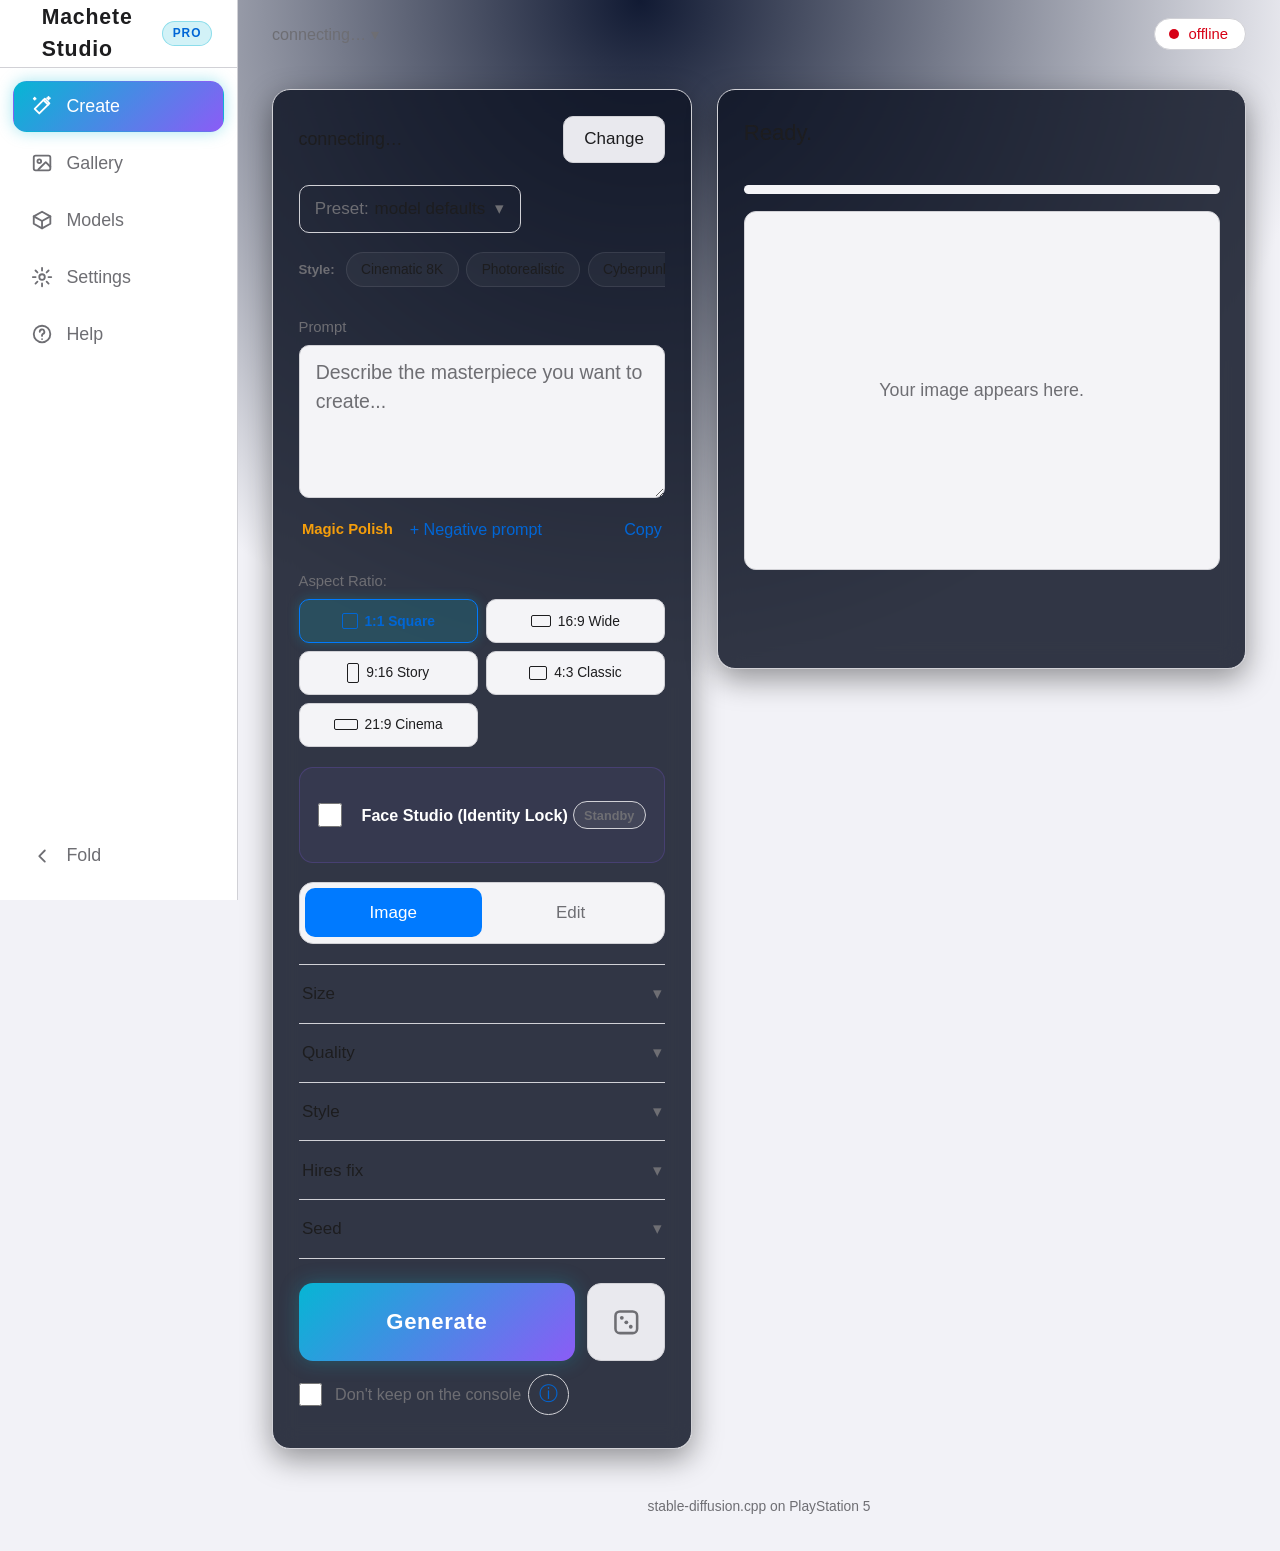
==== commit 81905de1: "feat: integrate active fan payload, OOM auto-retry, and 8MB chunked loading (v1.1.0)" ====
--- a/ps5/webui/index.html
+++ b/ps5/webui/index.html
@@ -41,6 +41,19 @@
          DELETE .../downloads/<id>, POST .../app/hf/search
   SPDX-License-Identifier: MIT
 -->
+<script>
+  // Before the page draws: the PS5's browser keeps the large controls its cursor needs (html.tv); the
+  // theme and the folded sidebar this browser chose (Settings, Appearance; 22d-appearance.js).
+  (function () {
+    var h = document.documentElement;
+    if (/PlayStation/i.test(navigator.userAgent || '')) h.className += ' tv';
+    try {
+      var t = localStorage.getItem('ps5sd.theme');
+      if (t === 'light' || t === 'dark') h.setAttribute('data-theme', t);
+      if (localStorage.getItem('ps5sd.sideMini') === '1') h.className += ' side-mini';
+    } catch (e) {}
+  })();
+</script>
 <style>
   :root {
     --bg: #07090e; --surface: #101626; --raised: #18233a; --field: #0a0e18;
@@ -692,9 +705,44 @@
   .face-presets-grid { display: flex; flex-wrap: wrap; gap: 0.4rem; margin-top: 0.5rem; }
   .face-preset-chip { min-height: 2.2rem; padding: 0 0.8rem; font-size: 0.8rem; border-radius: 8px; background: var(--field); border: 1px solid rgba(255, 255, 255, 0.08); color: var(--body); }
   .face-preset-chip:hover { background: rgba(139, 92, 246, 0.18); border-color: rgba(139, 92, 246, 0.45); color: #fff; }
+
+  /* Upstream light theme and UI improvements */
+  body.modal-open { overflow: hidden; }
+  button.danger.armed { color: #fff; background: var(--bad); }
+  .fanmodes { max-width: 30rem; }
+  .themes { max-width: 22rem; }
+  .fanstep { max-width: 14rem; }
+  .sidefold { display: none; }
+  @media (min-width: 900px) {
+    html.side-mini { --side: 4.25rem; }
+    .sidefold { display: flex; margin-top: auto !important; color: var(--faint); background: transparent; }
+    .sidefold svg { transition: transform 0.2s ease-out; }
+    html.side-mini .sidefold svg { transform: rotate(180deg); }
+    html.side-mini .tabs { padding: 0.5rem 0.45rem; }
+    html.side-mini .tabs button { justify-content: center; padding: 0; }
+    html.side-mini .tabs button > span, html.side-mini .brand, html.side-mini .ver, html.side-mini .pro-tag { display: none; }
+    html.side-mini .tabs svg { margin: 0; }
+    html.side-mini .brandbox { justify-content: center; padding: 0; }
+  }
+  html.tv .sidefold { display: none; }
+
+  @media (prefers-color-scheme: light) {
+    :root:not([data-theme="dark"]) {
+      --bg: #f2f2f7; --surface: #fff; --raised: #e9e9ee; --field: #f4f4f7;
+      --border: #d1d1d6; --text: #1d1d1f; --body: #1d1d1f; --muted: #6e6e73; --faint: #6e6e73;
+      --accent: #007aff; --accent-hi: #0066d6; --ok: #1f8a3b; --bad: #d70015; --warn: #a05a00;
+      color-scheme: light;
+    }
+  }
+  :root[data-theme="light"] {
+    --bg: #f2f2f7; --surface: #fff; --raised: #e9e9ee; --field: #f4f4f7;
+    --border: #d1d1d6; --text: #1d1d1f; --body: #1d1d1f; --muted: #6e6e73; --faint: #6e6e73;
+    --accent: #007aff; --accent-hi: #0066d6; --ok: #1f8a3b; --bad: #d70015; --warn: #a05a00;
+    color-scheme: light;
+  }
 </style>
 </head>
-<body>
+<body class="v-create">
 <header class="top">
   <div class="brandbox">
     <span class="logo"></span>
@@ -712,6 +760,7 @@
   <button type="button" id="tab-models"><svg viewBox="0 0 24 24" aria-hidden="true"><path d="M21 8l-9-5-9 5v8l9 5 9-5z"/><path d="M3 8l9 5 9-5M12 13v8"/></svg><span>Models<span class="tabdot" id="mdot"></span></span></button>
   <button type="button" id="tab-settings"><svg viewBox="0 0 24 24" aria-hidden="true"><circle cx="12" cy="12" r="3"/><path d="M12 2v3M12 19v3M2 12h3M19 12h3M4.9 4.9l2.1 2.1M17 17l2.1 2.1M4.9 19.1L7 17M17 7l2.1-2.1"/></svg><span>Settings</span></button>
   <button type="button" id="tab-help"><svg viewBox="0 0 24 24" aria-hidden="true"><circle cx="12" cy="12" r="9"/><path d="M9.5 9.5a2.5 2.5 0 1 1 3.5 2.3c-.6.3-1 .9-1 1.6V14"/><path d="M12 17.5h.01"/></svg><span>Help</span></button>
+  <button type="button" class="sidefold" id="sidefold" aria-pressed="false" title="Fold the sidebar to its icons"><svg viewBox="0 0 24 24" aria-hidden="true"><path d="M15 6l-6 6 6 6"/></svg><span>Fold</span></button>
 </nav>
 
 <div class="main" id="view-create">
@@ -759,7 +808,7 @@
     <textarea id="prompt" class="big" rows="4" placeholder="Describe the masterpiece you want to create..."></textarea>
     <div class="tagbox" id="tagbox" role="listbox" aria-label="Tags" style="display:none"></div>
     <div class="linkrow">
-      <button type="button" class="linkbtn magic-btn" id="magic-polish">✨ Magic Polish</button>
+      <button type="button" class="linkbtn magic-btn" id="magic-polish">Magic Polish</button>
       <button type="button" class="linkbtn" id="neg-toggle" aria-expanded="false" aria-controls="neg-box">+ Negative prompt</button>
       <span class="fill"></span>
       <button type="button" class="linkbtn" id="prompt-copy">Copy</button>
@@ -814,11 +863,11 @@
         <div class="face-scenario-row" id="face-scenario-row" style="margin-top:0.8rem">
           <span class="hint" style="margin-bottom:0.3rem">Instant 1-Click Scenarios:</span>
           <div class="face-presets-grid">
-            <button type="button" class="face-preset-chip" data-prompt="as a corporate executive in a luxury modern office, tailored suit, studio lighting, photorealistic 8k">💼 Executive</button>
-            <button type="button" class="face-preset-chip" data-prompt="as a cyberpunk samurai warrior, glowing neon katana, rain-slicked Tokyo street, volumetric fog, octane render">🦾 Cyberpunk</button>
-            <button type="button" class="face-preset-chip" data-prompt="on a tropical golden hour beach, ocean breeze, warm sunset glow, relaxed portrait, 8k photography">🏖️ Golden Beach</button>
-            <button type="button" class="face-preset-chip" data-prompt="as a medieval royal monarch, velvet cape with ornate gold embroidery, ancient castle hall, dramatic cinematic portrait">🛡️ Royalty</button>
-            <button type="button" class="face-preset-chip" data-prompt="as an astronaut floating in deep space, Earth reflecting in the helmet visor, cosmic nebula, hyper-detailed 8k">🚀 Astronaut</button>
+            <button type="button" class="face-preset-chip" data-prompt="as a corporate executive in a luxury modern office, tailored suit, studio lighting, photorealistic 8k">Executive</button>
+            <button type="button" class="face-preset-chip" data-prompt="as a cyberpunk samurai warrior, glowing neon katana, rain-slicked Tokyo street, volumetric fog, octane render">Cyberpunk</button>
+            <button type="button" class="face-preset-chip" data-prompt="on a tropical golden hour beach, ocean breeze, warm sunset glow, relaxed portrait, 8k photography">Golden Beach</button>
+            <button type="button" class="face-preset-chip" data-prompt="as a medieval royal monarch, velvet cape with ornate gold embroidery, ancient castle hall, dramatic cinematic portrait">Royalty</button>
+            <button type="button" class="face-preset-chip" data-prompt="as an astronaut floating in deep space, Earth reflecting in the helmet visor, cosmic nebula, hyper-detailed 8k">Astronaut</button>
           </div>
         </div>
       </div>
@@ -938,7 +987,7 @@
           <div class="row" id="cliprow">
             <div>
               <label for="clipskip">CLIP skip</label>
-              <select id="clipskip"><option value="-1">Auto</option><option value="1">1</option><option value="2">2</option><option value="3">3</option></select>
+              <div class="step"><button type="button" id="clipskip-" aria-label="CLIP skip lower">&minus;</button><input id="clipskip" type="number" min="1" max="12" step="1" placeholder="Auto" inputmode="numeric" aria-label="CLIP skip"><button type="button" id="clipskip+" aria-label="CLIP skip higher">+</button></div>
             </div>
             <div></div>
           </div>
@@ -1144,6 +1193,29 @@
       </div>
       <div class="cgrid" id="con-charts"></div>
       <p class="hint" id="con-note"></p>
+    </section>
+    <section class="panel" id="pnl-fan" style="display:none">
+      <div class="ph"><h2>Fan</h2><button type="button" class="info" data-help="help-fan" aria-label="More about the fan modes">&#9432;</button></div>
+      <div class="mseg crange fanmodes" id="fan-mode" role="group" aria-label="Fan mode">
+        <button type="button" data-fan="quiet" aria-pressed="false">Quiet</button>
+        <button type="button" data-fan="balanced" aria-pressed="false">Balanced</button>
+        <button type="button" data-fan="cool" aria-pressed="false">Cool</button>
+        <button type="button" data-fan="manual" aria-pressed="false">Manual</button>
+      </div>
+      <div id="fan-manual" style="display:none">
+        <label for="fan-target">Target temperature, &deg;C</label>
+        <div class="step fanstep"><button type="button" id="fan-target-" aria-label="Lower">&minus;</button><input id="fan-target" type="number" min="70" max="95" step="1" value="85"><button type="button" id="fan-target+" aria-label="Higher">+</button></div>
+      </div>
+      <p class="hint" id="fan-note"></p>
+    </section>
+    <section class="panel">
+      <div class="ph"><h2>Appearance</h2></div>
+      <div class="mseg crange themes" id="theme" role="group" aria-label="Theme">
+        <button type="button" data-theme="auto" aria-pressed="false">Auto</button>
+        <button type="button" data-theme="light" aria-pressed="false">Light</button>
+        <button type="button" data-theme="dark" aria-pressed="false">Dark</button>
+      </div>
+      <p class="hint">Auto follows the device. It is kept in this browser.</p>
     </section>
     <section class="panel">
       <div class="ph"><h2>When an image is done</h2></div>
@@ -1478,7 +1550,15 @@
 
   function clear(node) { while (node.firstChild) node.removeChild(node.firstChild); }
   function text(node, value) { node.textContent = value; }
-  function show(id, on, how) { $(id).style.display = on ? (how || 'block') : 'none'; }
+  // An overlay (viewer, mask, preset editor, dialog, login) puts body.modal-open on: the page behind it
+  // stays where it is (app.css).
+  function show(id, on, how) {
+    $(id).style.display = on ? (how || 'block') : 'none';
+    if (/^(lb|me|pe|dlg|login)$/.test(id)) {
+      var b = document.body;
+      b.className = b.className.replace(/\s*\bmodal-open\b/g, '') + (overlayOpen() ? ' modal-open' : '');
+    }
+  }
 
   // Text to the clipboard. The page comes over plain HTTP from the console, where browsers give no
   // navigator.clipboard; a selected text field and the copy command work there too.
@@ -1765,8 +1845,6 @@
     if (d.scheduler) { p.scheduler = d.scheduler; any = true; }
     n = parseInt(d.clip_skip, 10);
     if (n > 0) { p.clip = n; any = true; }
-    n = parseInt(d.clip_skip, 10);
-    if (n > 0) { p.clip = n; any = true; }
     if (d.loras) { p.loras = parseLoras(d.loras); any = true; }
     n = parseFloat(d.hires_scale);
     if (n >= 1) {
@@ -1847,7 +1925,7 @@
       w: size8('w', 512), h: size8('h', 512),
       steps: Math.round(num('steps', 20, 1, 150)), cfg: num('cfg', 7, 0, 30),
       sampler: $('sampler').value, scheduler: $('scheduler').value,
-      clip: clipSkipShown() && parseInt($('clipskip').value, 10) > 0 ? parseInt($('clipskip').value, 10) : -1,
+      clip: clipSkipShown() ? clipValue() : -1,
       shift: parseFloat($('shift').value) > 0 ? Math.min(20, parseFloat($('shift').value)) : 0,
       seed: parseInt($('seed').value, 10),
       loras: loraSel.slice(),
@@ -1906,8 +1984,7 @@
     if (o.cfg !== undefined && o.cfg !== null) $('cfg').value = o.cfg;
     setSelect('sampler', o.sampler || 'default');
     setSelect('scheduler', o.scheduler || 'default');
-    setSelect('clipskip', String(o.clip > 0 ? o.clip : -1), '-1');
-    if ($('clipskip').options[$('clipskip').selectedIndex].disabled) $('clipskip').value = '-1';   // a 1 kept for SDXL
+    $('clipskip').value = o.clip > 0 ? o.clip : '';
     $('shift').value = o.shift > 0 ? o.shift : '';
     if (o.seed !== undefined && o.seed !== null && !isNaN(o.seed)) $('seed').value = o.seed;
     loraSel = [];
@@ -1936,22 +2013,43 @@
   // with it an SDXL model makes noise, so the server ignores a 1 there.
   function clipSkipShown() { return $('cliprow').style.display !== 'none'; }
 
+  // The CLIP skip field: a whole number from 1 to 12, or -1 for Auto (empty).
+  function clipValue() {
+    var v = parseInt($('clipskip').value, 10);
+    return v >= 1 && v <= 12 ? v : -1;
+  }
+
+  // - and + from Auto start at what Auto is for the model (1 for SD 1.5, else 2); under 1 is Auto again.
+  function clipStep(d) {
+    var v = clipValue();
+    if (v < 0) v = st.clipAuto || 2;
+    v += d;
+    $('clipskip').value = v < 1 ? '' : Math.min(12, v);
+    persist();
+  }
+
+  // a number past 12 is 12; nothing, 0 or text is Auto
+  function clipTyped() {
+    var n = parseInt($('clipskip').value, 10);
+    $('clipskip').value = n > 12 ? 12 : n >= 1 ? n : '';
+    persist();
+  }
+
   function drawClipSkip(entry) {
     var fam = entry ? familyOf(entry, entry.base ? findModel(entry.base) : null) : '';
     var sd1 = fam === 'SD 1.5', on = fam === '' || sd1 || fam === 'SD 2.1' || fam === 'SDXL';
     $('cliprow').style.display = on ? '' : 'none';
     show('cliphint', on);
-    var sel = $('clipskip'), one = sd1 || fam === '';
-    sel.options[0].text = sd1 ? 'Auto (1)' : fam ? 'Auto (2)' : 'Auto';
-    sel.options[1].hidden = sel.options[1].disabled = !one;
-    if (!one && sel.value === '1') sel.value = '-1';
-    text($('cliphint-t'), sd1 ? 'Auto is 1 for SD 1.5; some anime models want 2.'
-      : fam === 'SDXL' ? 'Auto is 2 for SDXL (Pony and Illustrious too); 1 makes noise there, so it is not offered.'
-      : fam ? 'Auto is 2 for ' + fam + '; the server ignores a 1 for it, so it is not offered.'
-      : 'Auto is 1 for SD 1.5 and 2 for SDXL.');
+    st.clipAuto = sd1 ? 1 : 2;
+    $('clipskip').placeholder = sd1 ? 'Auto (1)' : fam ? 'Auto (2)' : 'Auto';
+    text($('cliphint-t'), sd1 ? 'Empty is Auto, 1 for SD 1.5; some anime models want 2.'
+      : fam === 'SDXL' ? 'Empty is Auto, 2 for SDXL (Pony and Illustrious too). A 1 counts as Auto here: it makes noise on SDXL.'
+      : fam ? 'Empty is Auto, 2 for ' + fam + '. A 1 counts as Auto for it.'
+      : 'Empty is Auto: 1 for SD 1.5, 2 for SDXL.');
   }
 
   function persist() {
+    growPrompt();
     save('prompt', $('prompt').value);
     save('neg', $('neg').value);
     save('set.' + (st.mkey || '_'), JSON.stringify(getForm()));
@@ -1966,7 +2064,7 @@
     text($('grp-size-s'), parseInt($('w').value, 10) + '×' + parseInt($('h').value, 10));
     text($('grp-quality-s'), steps + (steps === 1 ? ' step' : ' steps') + ' · CFG ' + num('cfg', 7, 0, 30) +
       ($('sampler').value !== 'default' ? ' · ' + $('sampler').value : '') +
-      (clipSkipShown() && parseInt($('clipskip').value, 10) > 0 ? ' · CLIP skip ' + $('clipskip').value : ''));
+      (clipSkipShown() && clipValue() > 0 ? ' · CLIP skip ' + clipValue() : ''));
     text($('grp-style-s'), loraSel.length ? loraSel.length + (loraSel.length === 1 ? ' LoRA' : ' LoRAs') : 'none');
     text($('hr-sect-s'), !$('hr-on').checked ? 'off' : scale === 1 ? 'refine pass' : '×' + scale);
     text($('grp-seed-s'), isNaN(seed) || seed < 0 ? 'random' : String(seed));
@@ -2375,6 +2473,59 @@
       if (!st.video) box.appendChild(actionButton('Edit', function () { setInit(r && r.url ? r.url : href, r ? r.name : ''); }));
       if (!st.video && st.cnModel) box.appendChild(actionButton('Guide', function () { setGuide(r && r.url ? r.url : href, r ? r.name : ''); }));
     }
+    // a file on the console (in the gallery, or not kept yet): Delete, a second press to be sure
+    if (openHref && name) {
+      var db = actionButton('Delete', function () { deleteResult(name, db); });
+      db.className = 'danger';
+      box.appendChild(db);
+    }
+  }
+
+  // Delete under the result: the first press asks ("Delete?") for 4 s, the second deletes the file.
+  // The image leaves the stage, the strip and the gallery; the next one of the run shows, if any.
+  function deleteResult(name, b) {
+    if (!b.armed) {
+      b.armed = true;
+      text(b, 'Delete? Press again');
+      b.className = 'danger armed';
+      b.armTimer = setTimeout(function () { b.armed = false; text(b, 'Delete'); b.className = 'danger'; }, 4000);
+      return;
+    }
+    clearTimeout(b.armTimer);
+    b.disabled = true;
+    req('DELETE', '/ps5sd/v1/app/gallery/' + encodeURIComponent(name), null, function (code, data) {
+      if (code !== 200 && code !== 404) {
+        b.disabled = false;
+        b.armed = false;
+        text(b, 'Delete');
+        b.className = 'danger';
+        toast(errText(code, data, 'Could not delete ' + name), 5000);
+        return;
+      }
+      for (var g = 0; g < galleryList.length; g++) {
+        if (galleryList[g].name === name) { galleryList.splice(g, 1); break; }
+      }
+      drawGallery();
+      var list = st.results, at = -1;
+      for (var i = 0; list && i < list.length; i++) if (list[i].name === name) { at = i; break; }
+      if (at >= 0) list.splice(at, 1);
+      if (st.vidResult && st.vidResult.name === name) st.vidResult = null;
+      toast('Deleted ' + name + '.');
+      if (list && list.length) {
+        var next = Math.min(at < 0 ? st.pick : at, list.length - 1);
+        drawStrip();
+        pickResult(next);
+        return;
+      }
+      if (list) stripBox(false);
+      freeVideo();
+      var stage = $('stage');
+      clear(stage);
+      stage.appendChild(el('div', 'empty', 'Deleted. Your next image appears here.'));
+      clear($('actions'));
+      status('Deleted.');
+      text($('sub'), '');
+    }, 30000);
   }
 
   // ---------- run state ----------
@@ -3795,6 +3946,8 @@
     var tabs = ['create', 'gallery', 'models', 'settings', 'help'];
     st.view = name;
     save('tab', name);
+    document.body.className = document.body.className.replace(/\s*\bv-\w+/g, '') + ' v-' + name;  // app.css: per view
+    if (window.scrollTo) window.scrollTo(0, 0);  // another tab starts at its top
     show('view-create', name === 'create', 'flex');
     show('view-models', name === 'models', 'flex');
     show('view-settings', name === 'settings', 'flex');
@@ -7761,6 +7914,7 @@
             ? 'Temperature, power and fan: ps5-exporter was sent to the ELF loader twice and does not answer on port 9100.'
             : 'Starting ps5-exporter for the temperature, power and fan…';
     text($('con-note'), note);
+    drawFan(d ? d.fan_control : null);
   }
 
   function initConsole() {
@@ -7817,6 +7971,8 @@
     initStudioDock();
     initSignal();
     loadTvOption();
+    initFan();
+    initAppearance();
     $('opt-tv').onchange = setTvOption;
     $('opt-tvkey').onchange = setTvKeyOption;
     $('hr-on').onchange = function () { drawHires(); persist(); };
@@ -7971,7 +8127,9 @@
     show('neg-paste', canPaste(), 'inline-block');
     $('prompt-paste').onclick = function () { pasteInto('prompt'); };
     $('neg-paste').onclick = function () { pasteInto('neg'); };
-    $('clipskip').onchange = persist;
+    $('clipskip').onchange = clipTyped;
+    $('clipskip-').onclick = function () { clipStep(-1); };
+    $('clipskip+').onclick = function () { clipStep(1); };
     tagInit();
     $('nokeep').checked = load('nokeep') === '1';
     $('nokeep').onchange = function () { save('nokeep', $('nokeep').checked ? '1' : '0'); };
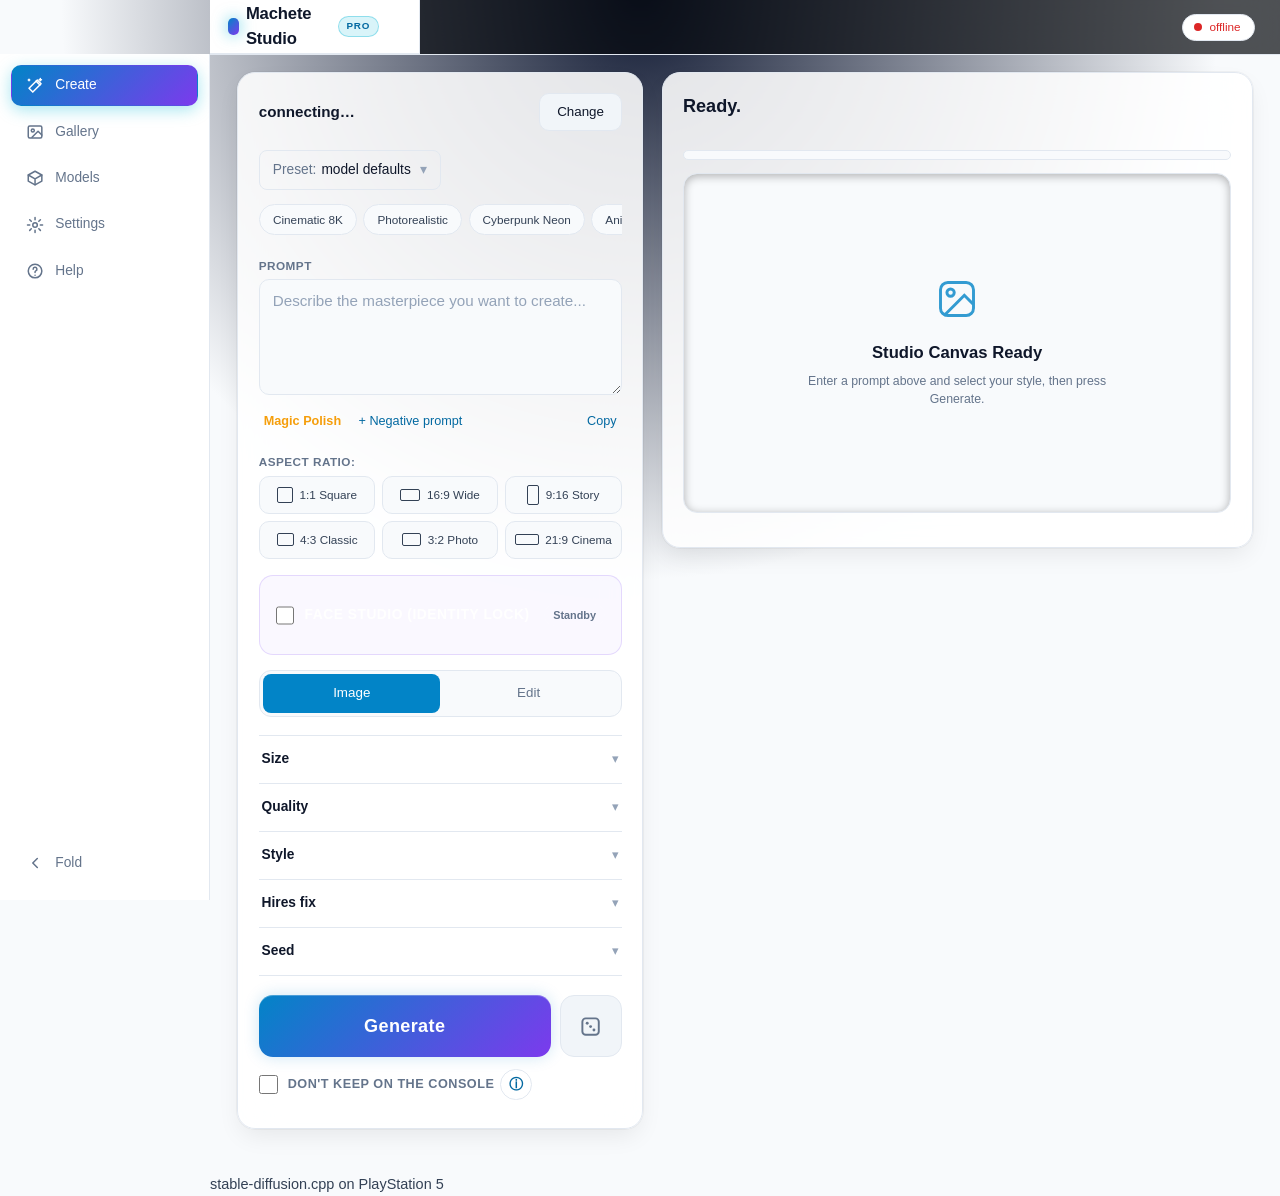
==== commit 3be1c368: "ui: elevate web studio to commercial-grade visual perfection and mobile ergonomics" ====
--- a/ps5/webui/index.html
+++ b/ps5/webui/index.html
@@ -56,51 +56,107 @@
 </script>
 <style>
   :root {
-    --bg: #07090e; --surface: #101626; --raised: #18233a; --field: #0a0e18;
-    --border: rgba(255, 255, 255, 0.08); --text: #f8fafc; --body: #e2e8f0; --muted: #94a3b8; --faint: #64748b;
+    --bg: #07090e; --bg-glow: #0d1527; --surface: #0f172a; --raised: #1e293b; --raised-hi: #334155; --field: #090d16;
+    --border: rgba(255, 255, 255, 0.08); --border-focus: rgba(6, 182, 212, 0.6); --sep: rgba(255, 255, 255, 0.06);
+    --text: #f8fafc; --body: #cbd5e1; --muted: #94a3b8; --faint: #64748b;
     --accent: #06b6d4; --accent-hi: #22d3ee; --ok: #10b981; --bad: #f43f5e; --warn: #f59e0b;
     --violet: #8b5cf6; --grad-primary: linear-gradient(135deg, #06b6d4 0%, #8b5cf6 100%);
+    --grad-primary-hover: linear-gradient(135deg, #22d3ee 0%, #a78bfa 100%);
     --glow-cyan: 0 0 20px rgba(6, 182, 212, 0.28);
     --glow-violet: 0 0 24px rgba(139, 92, 246, 0.30);
-  }
-  html { font-size: 20px; font-size: clamp(17px, 1.3vw, 26px); -webkit-text-size-adjust: 100%; }
+    --card-glass: rgba(15, 23, 42, 0.72);
+    --card-shadow: 0 10px 30px -4px rgba(0, 0, 0, 0.5), 0 0 0 1px rgba(255, 255, 255, 0.05);
+    --sel-bg: rgba(6, 182, 212, 0.15); --hover-weak: rgba(255, 255, 255, 0.04);
+    --ctl: 2.75rem; --side: 14.5rem;
+    color-scheme: dark;
+  }
+
+  @media (prefers-color-scheme: light) {
+    :root:not([data-theme="dark"]) {
+      --bg: #f8fafc; --bg-glow: #e0f2fe; --surface: #ffffff; --raised: #f1f5f9; --raised-hi: #e2e8f0; --field: #f8fafc;
+      --border: #e2e8f0; --border-focus: #0284c7; --sep: rgba(0, 0, 0, 0.06);
+      --text: #0f172a; --body: #334155; --muted: #64748b; --faint: #94a3b8;
+      --accent: #0284c7; --accent-hi: #0369a1; --ok: #16a34a; --bad: #dc2626; --warn: #d97706;
+      --violet: #7c3aed; --grad-primary: linear-gradient(135deg, #0284c7 0%, #7c3aed 100%);
+      --grad-primary-hover: linear-gradient(135deg, #0369a1 0%, #6d28d9 100%);
+      --glow-cyan: 0 0 16px rgba(2, 132, 199, 0.2);
+      --glow-violet: 0 0 20px rgba(124, 58, 237, 0.2);
+      --card-glass: rgba(255, 255, 255, 0.88);
+      --card-shadow: 0 10px 25px -4px rgba(0, 0, 0, 0.08), 0 0 0 1px rgba(0, 0, 0, 0.04);
+      --sel-bg: rgba(2, 132, 199, 0.1); --hover-weak: rgba(0, 0, 0, 0.03);
+      color-scheme: light;
+    }
+  }
+
+  :root[data-theme="light"] {
+    --bg: #f8fafc; --bg-glow: #e0f2fe; --surface: #ffffff; --raised: #f1f5f9; --raised-hi: #e2e8f0; --field: #f8fafc;
+    --border: #e2e8f0; --border-focus: #0284c7; --sep: rgba(0, 0, 0, 0.06);
+    --text: #0f172a; --body: #334155; --muted: #64748b; --faint: #94a3b8;
+    --accent: #0284c7; --accent-hi: #0369a1; --ok: #16a34a; --bad: #dc2626; --warn: #d97706;
+    --violet: #7c3aed; --grad-primary: linear-gradient(135deg, #0284c7 0%, #7c3aed 100%);
+    --grad-primary-hover: linear-gradient(135deg, #0369a1 0%, #6d28d9 100%);
+    --glow-cyan: 0 0 16px rgba(2, 132, 199, 0.2);
+    --glow-violet: 0 0 20px rgba(124, 58, 237, 0.2);
+    --card-glass: rgba(255, 255, 255, 0.88);
+    --card-shadow: 0 10px 25px -4px rgba(0, 0, 0, 0.08), 0 0 0 1px rgba(0, 0, 0, 0.04);
+    --sel-bg: rgba(2, 132, 199, 0.1); --hover-weak: rgba(0, 0, 0, 0.03);
+    color-scheme: light;
+  }
+
+  html { font-size: 15px; font-size: clamp(14px, 0.35vw + 10px, 16px); -webkit-text-size-adjust: 100%; }
+  html.tv { font-size: 20px; font-size: clamp(17px, 1.3vw, 26px); }
   html, body { margin: 0; background: var(--bg); color: var(--body);
-    font-family: -apple-system, BlinkMacSystemFont, "Segoe UI", Roboto, Helvetica, Arial, sans-serif; line-height: 1.5; }
+    font-family: -apple-system, BlinkMacSystemFont, "SF Pro Display", "SF Pro Text", "Segoe UI Variable Text", "Segoe UI", Roboto, Helvetica, Arial, sans-serif;
+    line-height: 1.5; -webkit-font-smoothing: antialiased; -moz-osx-font-smoothing: grayscale; }
   body { background: var(--bg) radial-gradient(circle at 50% 0%, #111a33 0%, var(--bg) 40rem) no-repeat; min-height: 100vh; }
+  html[data-theme="light"] body { background: var(--bg) radial-gradient(circle at 50% 0%, #e0f2fe 0%, var(--bg) 40rem) no-repeat; }
   a { color: var(--accent-hi); text-decoration: none; }
-  /* The PS5's own focus: a white frame around what the cursor is on. Kept
-     apart from :focus-visible, since a browser that does not know it drops
-     the whole rule, frame included. */
-  button:focus, input:focus, select:focus, textarea:focus, a:focus { outline: 3px solid #fff; outline-offset: 3px; }
-  :focus-visible { outline: 3px solid #fff; outline-offset: 3px; }
-  /* a tap or a click in a browser that knows :focus-visible: no frame (the PS5's browser drops this rule) */
+
+  /* Custom scrollbars */
+  ::-webkit-scrollbar { width: 6px; height: 6px; }
+  ::-webkit-scrollbar-track { background: transparent; }
+  ::-webkit-scrollbar-thumb { background: rgba(255, 255, 255, 0.15); border-radius: 9999px; }
+  ::-webkit-scrollbar-thumb:hover { background: rgba(255, 255, 255, 0.3); }
+  html[data-theme="light"] ::-webkit-scrollbar-thumb { background: rgba(0, 0, 0, 0.15); }
+  html[data-theme="light"] ::-webkit-scrollbar-thumb:hover { background: rgba(0, 0, 0, 0.3); }
+
+  /* The PS5's own focus and accessible focus rings */
+  button:focus, input:focus, select:focus, textarea:focus, a:focus { outline: 2px solid var(--accent-hi); outline-offset: 2px; }
+  :focus-visible { outline: 2px solid var(--accent-hi); outline-offset: 2px; }
   :focus:not(:focus-visible) { outline: none; }
 
-  .top { display: flex; align-items: center; min-height: 4rem; padding: 0 2rem; }
-  .brandbox { display: flex; align-items: center; }
-  .logo { width: 1.1rem; height: 1.1rem; border-radius: 0.3rem; background: var(--accent); margin-right: 0.7rem;
-    box-shadow: 0 0 1.2rem rgba(45, 143, 240, 0.7); }
-  .brand { color: var(--text); font-size: 1.25rem; font-weight: 600; letter-spacing: 0.04em; margin-right: 1.25rem; }
-  .ver { color: var(--muted); font-size: 0.8rem; margin: 0.2rem 1.25rem 0 -0.9rem; }
-  .model { color: var(--muted); font-size: 0.95rem; flex: 1; min-width: 0; white-space: nowrap; overflow: hidden; text-overflow: ellipsis; }
-  /* the model name is a button: it opens the model list */
-  button.model { display: block; min-height: 0; margin: 0; padding: 0; border: 0; border-radius: 0; background: transparent;
-    text-align: left; line-height: 1.5; cursor: pointer; }
-  button.model:hover { background: transparent; color: var(--text); }
+  .top { display: flex; align-items: center; min-height: 3.75rem; padding: 0 1.75rem; background: rgba(7, 9, 14, 0.7); backdrop-filter: blur(16px); -webkit-backdrop-filter: blur(16px); border-bottom: 1px solid var(--border); }
+  html[data-theme="light"] .top { background: rgba(248, 250, 252, 0.8); }
+  .brandbox { display: flex; align-items: center; gap: 0.5rem; }
+  .logo { width: 1.15rem; height: 1.15rem; border-radius: 0.35rem; background: var(--grad-primary); box-shadow: 0 0 1rem rgba(6, 182, 212, 0.6); }
+  .brand { color: var(--text); font-size: 1.15rem; font-weight: 700; letter-spacing: -0.01em; margin-right: 0.5rem; }
+  .pro-tag { font-size: 0.68rem; font-weight: 800; letter-spacing: 0.08em; padding: 0.15rem 0.55rem;
+    border-radius: 9999px; background: rgba(6, 182, 212, 0.15); color: var(--accent-hi); border: 1px solid rgba(6, 182, 212, 0.35); text-transform: uppercase; }
+  .ver { color: var(--faint); font-size: 0.8rem; margin: 0 1rem 0 0; }
+  .model { color: var(--muted); font-size: 0.925rem; flex: 1; min-width: 0; white-space: nowrap; overflow: hidden; text-overflow: ellipsis; }
+  button.model { display: block; min-height: 0; margin: 0; padding: 0.3rem 0.6rem; border: 1px solid transparent; border-radius: 8px; background: transparent;
+    text-align: left; line-height: 1.5; cursor: pointer; transition: all 0.15s ease; }
+  button.model:hover { background: var(--hover-weak); border-color: var(--border); color: var(--text); }
   button.model::after { content: "\00a0\25BE"; color: var(--faint); }
-  .pill { display: flex; align-items: center; font-size: 0.875rem; color: var(--faint); background: var(--surface);
-    border: 1px solid var(--border); border-radius: 2rem; padding: 0.2rem 1rem 0.2rem 0.8rem; margin-left: 1rem; white-space: nowrap; }
-  .pill .dot { width: 0.6rem; height: 0.6rem; border-radius: 50%; background: var(--faint); margin-right: 0.55rem; }
-  .pill.on { color: var(--ok); } .pill.on .dot { background: var(--ok); }
+  .pill { display: flex; align-items: center; font-size: 0.8125rem; color: var(--faint); background: var(--surface);
+    border: 1px solid var(--border); border-radius: 2rem; padding: 0.25rem 0.9rem 0.25rem 0.75rem; margin-left: 0.75rem; white-space: nowrap; }
+  .pill .dot { width: 0.55rem; height: 0.55rem; border-radius: 50%; background: var(--faint); margin-right: 0.5rem; }
+  .pill.on { color: var(--ok); } .pill.on .dot { background: var(--ok); box-shadow: 0 0 8px rgba(16, 185, 129, 0.6); }
   .pill.off { color: var(--bad); } .pill.off .dot { background: var(--bad); }
-  .pill.work { color: var(--accent-hi); } .pill.work .dot { background: var(--accent-hi); }
-  .pill.busy { color: var(--warn); } .pill.busy .dot { background: var(--warn); }
-  /* the console's temperature and power next to the state; a click opens the charts in Settings */
-  .cchip { align-items: center; min-height: 0; margin: 0 0 0 1rem; padding: 0.2rem 0.9rem; font-size: 0.875rem; color: var(--muted);
+  .pill.work { color: var(--accent-hi); } .pill.work .dot { background: var(--accent-hi); box-shadow: 0 0 8px rgba(6, 182, 212, 0.6); }
+  .pill.busy { color: var(--warn); } .pill.busy .dot { background: var(--warn); box-shadow: 0 0 8px rgba(245, 158, 11, 0.6); }
+  .cchip { align-items: center; min-height: 0; margin: 0 0 0 0.75rem; padding: 0.25rem 0.85rem; font-size: 0.8125rem; color: var(--muted);
     background: var(--surface); border: 1px solid var(--border); border-radius: 2rem; white-space: nowrap;
-    font-variant-numeric: tabular-nums; cursor: pointer; }
-  .cchip:hover { color: var(--text); background: var(--raised); }
-  /* Settings, Console: one small chart a reading */
+    font-variant-numeric: tabular-nums; cursor: pointer; transition: all 0.15s ease; }
+  .cchip:hover { color: var(--text); background: var(--raised); border-color: rgba(255, 255, 255, 0.15); }
+  .cchip.thermal-warn { background: rgba(244, 63, 94, 0.15); border-color: var(--bad); color: var(--bad); animation: pulse-warn 1.5s infinite; }
+  @keyframes pulse-warn {
+    0% { box-shadow: 0 0 0 0 rgba(244, 63, 94, 0.4); }
+    70% { box-shadow: 0 0 0 8px rgba(244, 63, 94, 0); }
+    100% { box-shadow: 0 0 0 0 rgba(244, 63, 94, 0); }
+  }
+
+  /* Console sparkline telemetry cards in Settings */
   .crange { margin: 0.2rem 0 0.8rem; max-width: 20rem; }
   .cgrid { display: grid; grid-template-columns: repeat(auto-fill, minmax(13rem, 1fr)); gap: 0.6rem; }
   .ccard { background: var(--field); border: 1px solid var(--border); border-radius: 10px; padding: 0.6rem 0.75rem 0.5rem; min-width: 0; }
@@ -115,70 +171,133 @@
     white-space: nowrap; overflow: hidden; text-overflow: ellipsis; }
   .cfoot.ctip { color: var(--text); }
 
-  .tabs { max-width: 90rem; margin: 0 auto; padding: 0.25rem 2rem 0; display: flex; }
-  .tabs button { font-size: 1.05rem; min-height: 3rem; padding: 0 1.6rem; margin-right: 0.6rem; border-radius: 2rem;
-    background: transparent; color: var(--muted); border: 1px solid transparent; }
+  /* Navigation tab bar */
+  .tabs { max-width: 90rem; margin: 0 auto; padding: 0.35rem 1.75rem; display: flex; }
+  .tabs button { font-size: 0.95rem; min-height: 2.75rem; padding: 0 1.35rem; margin-right: 0.45rem; border-radius: 12px;
+    background: transparent; color: var(--muted); border: 1px solid transparent; font-weight: 500; transition: all 0.15s ease; }
   .tabs button:hover { color: var(--text); background: var(--surface); }
-  .tabs button.on { color: #fff; background: var(--grad-primary); box-shadow: 0 0 16px rgba(6, 182, 212, 0.35); border-color: transparent; }
-  /* the tab icons show on a phone only (see the 720px rules) */
+  .tabs button.on { color: #fff; background: var(--grad-primary); box-shadow: 0 4px 16px rgba(6, 182, 212, 0.35); border-color: transparent; }
   .tabs svg { display: none; fill: none; stroke: currentColor; stroke-width: 2; stroke-linecap: round; stroke-linejoin: round; }
 
-  .main { display: flex; flex-wrap: wrap; align-items: flex-start; max-width: 90rem; margin: 0 auto; padding: 0.5rem 1.25rem 2rem; }
-  .panel { box-sizing: border-box; margin: 0.75rem; background: rgba(16, 22, 38, 0.85); backdrop-filter: blur(12px); -webkit-backdrop-filter: blur(12px); border: 1px solid var(--border);
-    border-radius: 18px; padding: 1.5rem; box-shadow: 0 10px 30px rgba(0, 0, 0, 0.4); }
-  .controls { position: relative; flex: 1 1 26rem; min-width: 0; }
-  .result { flex: 1.5 1 28rem; min-width: 0; }
-
-  label, .lbl { display: block; color: var(--muted); font-size: 0.875rem; margin: 1.1rem 0 0.4rem; }
+  /* Main layout */
+  .main { display: flex; flex-wrap: wrap; align-items: flex-start; max-width: 92rem; margin: 0 auto; padding: 0.5rem 1.25rem 2.5rem; }
+  .panel { box-sizing: border-box; margin: 0.65rem; background: var(--card-glass); backdrop-filter: blur(20px); -webkit-backdrop-filter: blur(20px);
+    border: 1px solid var(--border); border-radius: 18px; padding: 1.4rem; box-shadow: var(--card-shadow); }
+  .controls { position: relative; flex: 1 1 27rem; min-width: 0; }
+  .result { flex: 1.5 1 29rem; min-width: 0; }
+
+  label, .lbl { display: block; color: var(--muted); font-size: 0.8125rem; font-weight: 600; text-transform: uppercase; letter-spacing: 0.04em; margin: 1rem 0 0.35rem; }
   label:first-child { margin-top: 0; }
-  .row label:first-child, .row .lbl:first-child { margin-top: 1.1rem; }
+  .row label:first-child, .row .lbl:first-child { margin-top: 0.85rem; }
   textarea, input, select { box-sizing: border-box; width: 100%; font: inherit; color: var(--text); background: var(--field);
-    border: 1px solid var(--border); border-radius: 10px; padding: 0.7rem 0.95rem; }
+    border: 1px solid var(--border); border-radius: 10px; padding: 0.65rem 0.9rem; accent-color: var(--accent); transition: border-color 0.18s ease, box-shadow 0.18s ease; }
+  textarea:focus, input:focus, select:focus { border-color: var(--accent); box-shadow: 0 0 0 2px rgba(6, 182, 212, 0.25); outline: none; }
   textarea { display: block; resize: vertical; min-height: 5.5rem; }
-  textarea.big { font-size: 1.15rem; min-height: 9rem; line-height: 1.45; }
-  select { height: 3.25rem; }
-  input { height: 3.25rem; }
+  textarea.big { font-size: 1.05rem; min-height: 8rem; line-height: 1.5; }
+  select { height: var(--ctl); }
+  input { height: var(--ctl); }
   textarea::placeholder, input::placeholder { color: var(--faint); }
 
-  button { font: inherit; font-size: 1rem; color: var(--text); background: var(--raised); border: 1px solid var(--border);
-    border-radius: 10px; min-height: 3.25rem; padding: 0 1.2rem; cursor: pointer; }
-  button:hover { background: #222e47; }
+  button { font: inherit; font-size: 0.925rem; color: var(--text); background: var(--raised); border: 1px solid var(--border);
+    border-radius: 10px; min-height: var(--ctl); padding: 0 1.15rem; cursor: pointer; transition: all 0.15s ease; }
+  button:hover:not(:disabled) { background: var(--raised-hi); border-color: rgba(255, 255, 255, 0.18); }
+  button:active:not(:disabled) { transform: scale(0.98); }
   button.on { background: var(--accent); color: #fff; border-color: var(--accent); }
   button:disabled { opacity: 0.45; cursor: default; }
-  button.go { flex: 1; min-height: 4.25rem; font-size: 1.3rem; font-weight: 700; color: #fff; letter-spacing: 0.03em;
-    background: var(--grad-primary); border: 0; border-radius: 14px; box-shadow: var(--glow-cyan); transition: all 0.2s ease; }
-  button.go:hover { opacity: 0.95; box-shadow: var(--glow-violet); }
-  button.go:disabled { background: #1e293b; color: #64748b; opacity: 1; box-shadow: none; }
-  /* Create tab: generate row, mode switch, model and preset blocks, settings groups */
-  .gorow { display: flex; align-items: stretch; margin-top: 1.4rem; }
-  .gorow .go { min-height: 4.6rem; }
-  .dice { flex: none; width: 4.6rem; min-height: 4.6rem; margin-left: 0.7rem; padding: 0; border-radius: 14px; color: var(--muted); }
-  .dice svg { display: block; width: 1.8rem; height: 1.8rem; margin: 0 auto; }
+
+  button.go { flex: 1; min-height: 4.1rem; font-size: 1.25rem; font-weight: 700; color: #fff; letter-spacing: 0.02em;
+    background: var(--grad-primary); border: 0; border-radius: 14px; box-shadow: inset 0 1px 0 rgba(255, 255, 255, 0.25), var(--glow-cyan); }
+  button.go:hover:not(:disabled) { background: var(--grad-primary-hover); box-shadow: inset 0 1px 0 rgba(255, 255, 255, 0.3), var(--glow-violet); transform: translateY(-1px); }
+  button.go:active:not(:disabled) { transform: scale(0.985); }
+  button.go:disabled { background: var(--raised); color: var(--faint); opacity: 0.8; box-shadow: none; cursor: not-allowed; }
+
+  /* Create tab: generate row */
+  .gorow { display: flex; align-items: stretch; margin-top: 1.35rem; }
+  .gorow .go { min-height: 4.25rem; }
+  .dice { flex: none; width: 4.25rem; min-height: 4.25rem; margin-left: 0.65rem; padding: 0; border-radius: 14px; color: var(--muted); }
+  .dice svg { display: block; width: 1.6rem; height: 1.6rem; margin: 0 auto; }
   .dice rect { fill: none; stroke: currentColor; stroke-width: 2; }
-  /* the count next to Generate: - N + (typing is free; the value is clamped when the box is left) */
-  .count { flex: none; display: flex; align-items: stretch; margin-left: 0.7rem; }
-  .count button { width: 2.6rem; min-height: 4.6rem; padding: 0; font-size: 1.3rem; border-radius: 12px; }
-  .count input { width: 4.8rem; min-width: 0; height: 4.6rem; margin: 0 0.4rem; padding: 0 0.2rem; text-align: center; font-size: 1.25rem; border-radius: 12px; }
   .dice circle { fill: currentColor; stroke: none; }
-  .dice:hover { color: var(--text); }
-  .linkbtn { display: inline-flex; align-items: center; min-height: 2.6rem; margin: 0.2rem 0 0; padding: 0 0.2rem; background: transparent;
-    border: 0; border-radius: 6px; color: var(--accent-hi); font-size: 0.95rem; }
-  .linkbtn:hover { background: transparent; color: #fff; text-decoration: underline; }
-  .linkrow { display: flex; margin-top: 0.3rem; }
+  .dice:hover { color: var(--text); border-color: var(--accent); }
+  .count { flex: none; display: flex; align-items: stretch; margin-left: 0.65rem; }
+  .count button { width: 2.5rem; min-height: 4.25rem; padding: 0; font-size: 1.25rem; border-radius: 12px; }
+  .count input { width: 4.4rem; min-width: 0; height: 4.25rem; margin: 0 0.35rem; padding: 0 0.2rem; text-align: center; font-size: 1.15rem; border-radius: 12px; }
+
+  .linkbtn { display: inline-flex; align-items: center; min-height: 2.4rem; margin: 0.2rem 0 0; padding: 0 0.35rem; background: transparent;
+    border: 0; border-radius: 6px; color: var(--accent-hi); font-size: 0.875rem; font-weight: 500; }
+  .linkbtn:hover { background: var(--hover-weak); color: #fff; }
+  .linkrow { display: flex; align-items: center; margin-top: 0.4rem; }
   .linkrow .fill { flex: 1; }
-  .linkrow .linkbtn + .linkbtn { margin-left: 0.6rem; }
+  .linkrow .linkbtn + .linkbtn { margin-left: 0.5rem; }
+  .magic-btn { color: #f59e0b; font-weight: 600; text-decoration: none !important; }
+  .magic-btn:hover { color: #fbbf24; text-shadow: 0 0 10px rgba(245, 158, 11, 0.4); }
+
   .tagbox { position: absolute; z-index: 6; box-sizing: border-box; max-height: 18rem; overflow-y: auto; background: var(--surface);
-    border: 1px solid var(--border); border-radius: 10px; box-shadow: 0 8px 24px rgba(0, 0, 0, 0.45); }
+    border: 1px solid var(--border); border-radius: 10px; box-shadow: 0 10px 30px rgba(0, 0, 0, 0.5); }
   .tagbox button { display: flex; width: 100%; min-height: 2.6rem; margin: 0; padding: 0 0.8rem; border: 0; border-radius: 0;
-    background: transparent; text-align: left; font-size: 0.95rem; }
+    background: transparent; text-align: left; font-size: 0.9rem; }
   .tagbox button.on, .tagbox button:hover { background: var(--raised); }
   .tagbox .tg { flex: 1; min-width: 0; overflow: hidden; text-overflow: ellipsis; white-space: nowrap; color: var(--text); }
   .tagbox .tn { flex: none; margin-left: 0.8rem; color: var(--faint); font-size: 0.8rem; }
   .hint.starter { margin: 0 0 0.4rem; overflow-wrap: anywhere; }
-  label.opt.nokeep { margin-top: 0.6rem; font-size: 0.95rem; color: var(--muted); }
+  label.opt.nokeep { margin-top: 0.6rem; font-size: 0.875rem; color: var(--muted); }
   label.opt.nokeep .info { margin-left: 0.4rem; }
 
+  /* Creative Style Chips Row */
+  .style-chips-row { display: flex; align-items: center; gap: 0.45rem; overflow-x: auto; padding: 0.5rem 0; margin-bottom: 0.4rem; scroll-snap-type: x mandatory; }
+  .style-label { font-size: 0.78rem; font-weight: 700; color: var(--muted); text-transform: uppercase; letter-spacing: 0.04em; white-space: nowrap; margin-right: 0.2rem; }
+  .style-chip { min-height: 2.15rem; padding: 0 0.9rem; font-size: 0.8125rem; font-weight: 500; border-radius: 9999px;
+    background: var(--field); color: var(--body); border: 1px solid var(--border); white-space: nowrap; cursor: pointer; scroll-snap-align: start; }
+  .style-chip:hover { background: var(--raised); color: var(--text); border-color: rgba(6, 182, 212, 0.4); transform: translateY(-1px); }
+  .style-chip.on { background: rgba(6, 182, 212, 0.18); color: var(--accent-hi); border-color: var(--accent); font-weight: 600; box-shadow: 0 0 14px rgba(6, 182, 212, 0.3); }
+
+  /* Visual Aspect Ratio Row */
+  .aspect-ratio-row { margin: 0.85rem 0 0.4rem; }
+  .aspect-grid { display: grid; grid-template-columns: repeat(auto-fill, minmax(7.2rem, 1fr)); gap: 0.45rem; margin-top: 0.35rem; }
+  .aspect-btn { min-height: 2.65rem; padding: 0.35rem 0.55rem; font-size: 0.8125rem; border-radius: 10px;
+    background: var(--field); border: 1px solid var(--border); color: var(--body); display: flex; align-items: center; justify-content: center; gap: 0.45rem; }
+  .aspect-btn:hover { background: var(--raised); color: var(--text); border-color: rgba(255, 255, 255, 0.2); }
+  .aspect-btn.on { background: rgba(6, 182, 212, 0.18); color: var(--accent-hi); border-color: var(--accent); font-weight: 600; box-shadow: 0 0 12px rgba(6, 182, 212, 0.25); }
+  .aspect-glyph { display: inline-block; border: 1.5px solid currentColor; border-radius: 2px; flex-shrink: 0; }
+  .r-1-1 { width: 14px; height: 14px; }
+  .r-16-9 { width: 18px; height: 10px; }
+  .r-9-16 { width: 10px; height: 18px; }
+  .r-4-3 { width: 15px; height: 11px; }
+  .r-3-2 { width: 17px; height: 11px; }
+  .r-21-9 { width: 22px; height: 9px; }
+
+  /* Negative Quick Filters */
+  .neg-quick-row { display: flex; flex-wrap: wrap; align-items: center; gap: 0.4rem; margin: 0.45rem 0 0.2rem; }
+  .neg-chip { min-height: 1.85rem; padding: 0 0.7rem; font-size: 0.75rem; border-radius: 9999px; background: rgba(255, 255, 255, 0.04); border: 1px solid var(--border); color: var(--muted); cursor: pointer; }
+  .neg-chip:hover { background: rgba(244, 63, 94, 0.12); color: var(--text); border-color: rgba(244, 63, 94, 0.35); }
+  .neg-chip.on { background: rgba(244, 63, 94, 0.2); color: #fda4af; border-color: var(--bad); }
+
+  /* Modernized Face Studio */
+  .facestudio-box { background: rgba(139, 92, 246, 0.04); border: 1px solid rgba(139, 92, 246, 0.2); border-radius: 14px; padding: 1.1rem; margin-top: 1.1rem; }
+  .face-header { display: flex; align-items: center; justify-content: space-between; }
+  .face-title { font-weight: 600; font-size: 0.95rem; color: #fff; }
+  html[data-theme="light"] .face-title { color: #0f172a; }
+  .face-badge { font-size: 0.75rem; font-weight: 600; padding: 0.2rem 0.6rem; border-radius: 9999px; background: rgba(255, 255, 255, 0.06); color: var(--muted); }
+  .face-badge.active { background: rgba(16, 185, 129, 0.2); color: #34d399; border: 1px solid rgba(16, 185, 129, 0.35); }
+  .face-content { margin-top: 0.8rem; padding-top: 0.8rem; border-top: 1px solid var(--border); }
+  .face-preview-row { display: flex; gap: 1rem; align-items: center; }
+  .face-avatar { width: 4.8rem; height: 4.8rem; border-radius: 12px; background: var(--field); border: 1.5px dashed var(--border);
+    display: flex; align-items: center; justify-content: center; overflow: hidden; flex-shrink: 0; position: relative; cursor: pointer; }
+  .face-avatar:hover { border-color: var(--accent); background: rgba(6, 182, 212, 0.08); }
+  .face-avatar img { width: 100%; height: 100%; object-fit: cover; }
+  .face-placeholder { font-size: 0.7rem; color: var(--faint); text-align: center; padding: 0.2rem; }
+  .face-controls { flex: 1; min-width: 0; }
+  .face-controls .hint { margin: 0 0 0.5rem; }
+  .face-method-hint { font-size: 0.75rem; color: var(--accent-hi); margin-top: 0.4rem; }
+  .face-presets-grid { display: flex; flex-wrap: wrap; gap: 0.4rem; margin-top: 0.5rem; }
+  .face-preset-chip { min-height: 2.2rem; padding: 0 0.8rem; font-size: 0.8rem; border-radius: 8px; background: var(--field); border: 1px solid rgba(255, 255, 255, 0.08); color: var(--body); }
+  .face-preset-chip:hover { background: rgba(139, 92, 246, 0.18); border-color: rgba(139, 92, 246, 0.45); color: #fff; }
+
+  /* Current model and presets block */
   .cmblock { position: relative; }
+  .curmodel { display: flex; align-items: center; }
+  .cm-name { flex: 1; min-width: 0; color: var(--text); font-size: 1.05rem; font-weight: 600; white-space: nowrap; overflow: hidden; text-overflow: ellipsis; }
+  .curmodel button { flex: none; margin-left: 0.8rem; min-height: 2.6rem; }
   .cm-tags { display: flex; flex-wrap: wrap; margin: 0.35rem 0 0; }
   .tag { display: inline-block; font-size: 0.75rem; line-height: 1.4; padding: 0 0.6rem; margin: 0.2rem 0.4rem 0 0; border-radius: 2rem;
     border: 1px solid var(--border); color: var(--muted); white-space: nowrap; }
@@ -191,98 +310,104 @@
 
   .prblock { margin-top: 1rem; }
   .prrow { display: flex; align-items: center; flex-wrap: wrap; }
-  .prtoggle { display: inline-flex; align-items: center; min-height: 2.8rem; max-width: 100%; padding: 0 0.9rem; background: transparent;
-    font-size: 1rem; color: var(--text); overflow: hidden; }
+  .prtoggle { display: inline-flex; align-items: center; min-height: 2.75rem; max-width: 100%; padding: 0 0.9rem; background: transparent;
+    font-size: 0.95rem; color: var(--text); overflow: hidden; border-radius: 8px; }
   .prtoggle:hover { background: var(--raised); }
   .prtoggle #pr-name { overflow: hidden; text-overflow: ellipsis; white-space: nowrap; min-width: 0; }
   .prlabel { color: var(--muted); margin-right: 0.35rem; white-space: nowrap; }
   .prtoggle .caret, .grphead .caret { flex: none; margin-left: 0.6rem; color: var(--faint); transition: transform 0.15s; }
   .prtoggle[aria-expanded="true"] .caret, .grphead[aria-expanded="true"] .caret { transform: rotate(180deg); }
-  .prrow #savepreset { margin-left: 0.6rem; min-height: 2.8rem; }
+  .prrow #savepreset { margin-left: 0.6rem; min-height: 2.75rem; }
   .prmenu { margin-top: 0.5rem; padding: 0.5rem; background: var(--field); border: 1px solid var(--border); border-radius: 12px; }
-  .prmenu button { display: block; width: 100%; min-height: 2.9rem; margin: 0.2rem 0; text-align: left; overflow: hidden; text-overflow: ellipsis; }
+  .prmenu button { display: block; width: 100%; min-height: 2.85rem; margin: 0.2rem 0; text-align: left; overflow: hidden; text-overflow: ellipsis; }
   .prmenu button.on { background: #10213a; border-color: var(--accent-hi); color: var(--text); }
   .prmenu .prfoot { margin-top: 0.4rem; padding-top: 0.4rem; border-top: 1px solid var(--border); }
   .prmenu .prfoot button { background: transparent; }
 
-  .modes { display: flex; margin-top: 1.1rem; padding: 0.3rem; background: var(--field); border: 1px solid var(--border); border-radius: 14px; }
-  .modes button { flex: 1 1 0; min-width: 0; min-height: 2.9rem; margin: 0; padding: 0 0.5rem; background: transparent; border: 0; border-radius: 10px; color: var(--muted); }
+  /* Mode switcher */
+  .modes { display: flex; margin-top: 1rem; padding: 0.25rem; background: var(--field); border: 1px solid var(--border); border-radius: 12px; }
+  .modes button { flex: 1 1 0; min-width: 0; min-height: 2.65rem; margin: 0; padding: 0 0.5rem; background: transparent; border: 0; border-radius: 8px; color: var(--muted); font-weight: 500; }
   .modes button:hover { background: var(--raised); color: var(--text); }
   .modes button.on { background: var(--accent); color: #fff; }
-  #edit-sect, #cn-sect { margin-top: 0.4rem; }
-
-  /* settings groups: a row with its title and a summary of its values; the fields open under it */
+
+  /* Settings accordions */
   .groups { margin-top: 1.2rem; border-bottom: 1px solid var(--border); }
   .grp { border-top: 1px solid var(--border); }
-  .grphead { display: flex; align-items: center; width: 100%; min-height: 3.4rem; margin: 0; padding: 0.3rem 0.2rem; background: transparent;
+  .grphead { display: flex; align-items: center; width: 100%; min-height: 3.25rem; margin: 0; padding: 0.3rem 0.2rem; background: transparent;
     border: 0; border-radius: 8px; text-align: left; color: var(--text); }
-  .grphead:hover { background: rgba(255, 255, 255, 0.04); }
-  .grptitle { flex: none; font-size: 1rem; color: var(--text); }
-  .grpsum { flex: 1 1 auto; min-width: 0; margin-left: 1rem; text-align: right; color: var(--faint); font-size: 0.9rem;
+  .grphead:hover { background: var(--hover-weak); }
+  .grptitle { flex: none; font-size: 0.95rem; font-weight: 600; color: var(--text); }
+  .grpsum { flex: 1 1 auto; min-width: 0; margin-left: 1rem; text-align: right; color: var(--faint); font-size: 0.85rem;
     white-space: nowrap; overflow: hidden; text-overflow: ellipsis; }
-  .grpbody { padding: 0.2rem 0 1.1rem; }
+  .grpbody { padding: 0.2rem 0 1rem; }
   .grpbody > .presets:first-child { margin-top: 0.2rem; }
   .grpbody label:first-child { margin-top: 0; }
 
   .presets { display: flex; flex-wrap: wrap; margin: 0 -0.25rem; }
-  .presets button { margin: 0.25rem; min-height: 2.75rem; padding: 0 0.9rem; font-size: 0.9rem; }
+  .presets button { margin: 0.25rem; min-height: 2.6rem; padding: 0 0.85rem; font-size: 0.85rem; }
   .row { display: flex; flex-wrap: wrap; margin: 0 -0.5rem; }
   .row > div { flex: 1 1 11rem; min-width: 0; margin: 0 0.5rem; }
   .step { display: flex; }
-  .step button { width: 3.25rem; padding: 0; flex: none; font-size: 1.3rem; }
+  .step button { width: 3rem; padding: 0; flex: none; font-size: 1.2rem; }
   .step input { text-align: center; margin: 0 0.3rem; min-width: 0; }
   .seed { display: flex; }
   .seed input { margin-right: 0.4rem; min-width: 0; }
   .seed button { flex: none; }
-  .hint { color: var(--faint); font-size: 0.8125rem; margin: 0.5rem 0 0; }
-  .hint button { min-height: 2.5rem; margin-left: 0.5rem; font-size: 0.85rem; padding: 0 0.9rem; }
-  label.opt { display: flex; align-items: center; color: var(--text); font-size: 1rem; margin: 0.3rem 0; min-height: 2.75rem; cursor: pointer; }
-  label.opt input { width: 1.4rem; height: 1.4rem; margin: 0 0.75rem 0 0; padding: 0; flex: none; accent-color: var(--accent); }
-  .presets button.mine { padding-right: 0.3rem; }
-  .presets button .x { display: inline-block; margin-left: 0.4rem; padding: 0 0.55rem; border-radius: 8px; color: var(--muted); }
-  .presets button .x:hover { color: var(--text); background: rgba(255, 255, 255, 0.12); }
-  .presets button.save { background: transparent; border-style: dashed; color: var(--muted); }
-
+  .hint { color: var(--faint); font-size: 0.8125rem; margin: 0.45rem 0 0; }
+  .hint button { min-height: 2.3rem; margin-left: 0.5rem; font-size: 0.8rem; padding: 0 0.8rem; }
+  label.opt { display: flex; align-items: center; color: var(--text); font-size: 0.925rem; margin: 0.3rem 0; min-height: 2.6rem; cursor: pointer; }
+  label.opt input { width: 1.3rem; height: 1.3rem; margin: 0 0.7rem 0 0; padding: 0; flex: none; accent-color: var(--accent); }
+
+  /* Result stage area */
   .state { display: flex; align-items: baseline; }
-  #status { color: var(--text); font-size: 1.3rem; font-weight: 500; flex: 1; min-width: 0; min-height: 1.9rem; }
+  #status { color: var(--text); font-size: 1.25rem; font-weight: 600; flex: 1; min-width: 0; min-height: 1.9rem; }
   #status.error { color: var(--bad); }
-  #sub { color: var(--muted); font-size: 0.9rem; min-height: 1.4rem; }
-  .bar { height: 0.55rem; background: var(--field); border-radius: 0.3rem; margin: 0.7rem 0 1rem; overflow: hidden; position: relative; }
-  .bar div { height: 100%; width: 0%; background: var(--accent-hi); border-radius: 0.3rem; }
-  .bar.ind div { width: 30% !important; position: absolute; left: 0; animation: slide 1.1s ease-in-out infinite; }
-  @keyframes slide { 0% { left: -30%; } 100% { left: 100%; } }
-  .stage { display: flex; align-items: center; justify-content: center; min-height: 20rem; background: var(--field);
-    border: 1px solid var(--border); border-radius: 12px; padding: 0.5rem; text-align: center; }
-  .stage img, .stage video { display: block; max-width: 100%; max-height: 78vh; width: auto; height: auto; border-radius: 6px; }
-  .stage .empty { color: var(--faint); padding: 3rem 1rem; font-size: 1.05rem; }
+  #sub { color: var(--muted); font-size: 0.875rem; min-height: 1.4rem; }
+  .bar { height: 0.5rem; background: var(--field); border: 1px solid var(--border); border-radius: 9999px; margin: 0.65rem 0 0.95rem; overflow: hidden; position: relative; }
+  .bar div { height: 100%; width: 0%; background: var(--grad-primary); border-radius: 9999px; box-shadow: 0 0 12px rgba(6, 182, 212, 0.7); transition: width 0.25s cubic-bezier(0.4, 0, 0.2, 1); }
+  .bar.ind div { width: 35% !important; position: absolute; left: 0; animation: slide 1.1s ease-in-out infinite; }
+  @keyframes slide { 0% { left: -35%; } 100% { left: 100%; } }
+
+  .stage { position: relative; display: flex; align-items: center; justify-content: center; min-height: 22rem; background: var(--field);
+    border: 1px solid var(--border); border-radius: 14px; padding: 0.65rem; text-align: center; overflow: hidden; box-shadow: inset 0 2px 10px rgba(0, 0, 0, 0.3); }
+  .stage img, .stage video { display: block; max-width: 100%; max-height: 75vh; width: auto; height: auto; border-radius: 8px; box-shadow: 0 12px 36px rgba(0, 0, 0, 0.5); }
+  .stage .empty { display: flex; flex-direction: column; align-items: center; justify-content: center; color: var(--faint); padding: 4rem 1.5rem; gap: 0.5rem; }
+  .empty-icon { color: var(--accent); opacity: 0.8; margin-bottom: 0.4rem; }
+  .empty-title { font-size: 1.15rem; font-weight: 600; color: var(--text); }
+  .empty-desc { font-size: 0.85rem; color: var(--muted); max-width: 24rem; line-height: 1.45; }
+
   .strip { display: flex; flex-wrap: wrap; margin: 0.6rem -0.25rem 0; }
-  .strip button { position: relative; width: 4.5rem; height: 4.5rem; min-height: 0; margin: 0.25rem; padding: 0; overflow: hidden;
-    background: var(--field); border: 2px solid var(--border); border-radius: 10px; }
-  .strip button.on { border-color: var(--accent-hi); }
+  .strip button { position: relative; width: 4.4rem; height: 4.4rem; min-height: 0; margin: 0.25rem; padding: 0; overflow: hidden;
+    background: var(--field); border: 2px solid var(--border); border-radius: 10px; transition: all 0.15s ease; }
+  .strip button:hover { border-color: rgba(255, 255, 255, 0.3); }
+  .strip button.on { border-color: var(--accent-hi); box-shadow: 0 0 10px rgba(6, 182, 212, 0.4); }
   .strip img { position: absolute; left: 0; top: 0; width: 100%; height: 100%; object-fit: cover; }
-  .actions { margin-top: 1rem; min-height: 3.25rem; display: flex; flex-wrap: wrap; }
-  .actions a, .actions button { display: block; margin: 0 0.6rem 0.6rem 0; padding: 0 1.3rem; min-height: 3.25rem; line-height: 3.25rem;
-    background: var(--raised); border: 1px solid var(--border); border-radius: 10px; color: var(--text); font-size: 1rem; }
-  .actions button { line-height: normal; }
-  .actions a:hover { background: #222e47; }
-  #cancel { flex: none; margin-left: 1rem; min-height: 2.75rem; }
-  /* the queue: "+ 2 waiting" and Cancel all; the prompt of a job this page follows (two lines at most) */
-  .waitrow { align-items: center; margin: 0.4rem 0 0; color: var(--muted); font-size: 0.95rem; }
+
+  .actions { margin-top: 0.95rem; display: flex; flex-wrap: wrap; gap: 0.5rem; }
+  .actions a, .actions button { display: inline-flex; align-items: center; justify-content: center; min-height: 2.75rem; padding: 0 1.15rem;
+    border-radius: 10px; font-size: 0.875rem; font-weight: 500; background: var(--raised); border: 1px solid var(--border); color: var(--text); cursor: pointer; }
+  .actions a:hover, .actions button:hover:not(:disabled) { background: var(--raised-hi); border-color: rgba(255, 255, 255, 0.2); color: #fff; }
+  .actions a[download] { background: rgba(6, 182, 212, 0.15); border-color: var(--accent); color: var(--accent-hi); font-weight: 600; }
+  .actions a[download]:hover { background: var(--accent); color: #fff; }
+  #cancel { flex: none; margin-left: 1rem; min-height: 2.6rem; }
+  .waitrow { align-items: center; margin: 0.4rem 0 0; color: var(--muted); font-size: 0.9rem; }
   .waitrow span { flex: 1; min-width: 0; }
-  .waitrow button { flex: none; min-height: 2.5rem; padding: 0 0.9rem; font-size: 0.9rem; }
-  .runprompt { color: var(--faint); font-size: 0.875rem; margin: 0.35rem 0 0; overflow: hidden; overflow-wrap: anywhere;
+  .waitrow button { flex: none; min-height: 2.4rem; padding: 0 0.85rem; font-size: 0.85rem; }
+  .runprompt { color: var(--faint); font-size: 0.85rem; margin: 0.35rem 0 0; overflow: hidden; overflow-wrap: anywhere;
     display: -webkit-box; -webkit-line-clamp: 2; -webkit-box-orient: vertical; }
 
-  .gal { max-width: 90rem; margin: 0 auto; padding: 0.5rem 2rem 3rem; }
+  /* Gallery view */
+  .gal { max-width: 92rem; margin: 0 auto; padding: 0.5rem 1.75rem 3rem; }
   .galbar { display: flex; align-items: center; margin-bottom: 0.75rem; }
-  .galbar h2 { flex: 1; color: var(--text); font-size: 1.3rem; font-weight: 500; margin: 0; }
+  .galbar h2 { flex: 1; color: var(--text); font-size: 1.3rem; font-weight: 600; margin: 0; }
   .thumbs { display: flex; flex-wrap: wrap; margin: 0 -0.4rem; }
   .thumbs .t { box-sizing: border-box; flex: 0 0 16.666%; padding: 0.4rem; }
   .thumbs a { display: block; position: relative; padding-bottom: 100%; background: var(--field);
-    border: 1px solid var(--border); border-radius: 12px; overflow: hidden; }
+    border: 1px solid var(--border); border-radius: 12px; overflow: hidden; transition: transform 0.18s ease, box-shadow 0.18s ease, border-color 0.18s ease; }
+  .thumbs a:hover { transform: translateY(-2px); border-color: rgba(255, 255, 255, 0.25); box-shadow: 0 8px 24px rgba(0, 0, 0, 0.4); }
   .thumbs img, .thumbs video { position: absolute; left: 0; top: 0; width: 100%; height: 100%; object-fit: cover; }
-  .vbadge { position: absolute; left: 6px; bottom: 6px; background: rgba(0, 0, 0, 0.6); color: #fff; border-radius: 4px;
-    padding: 1px 6px; font-size: 12px; pointer-events: none; }
+  .vbadge { position: absolute; left: 6px; bottom: 6px; background: rgba(0, 0, 0, 0.65); backdrop-filter: blur(8px); color: #fff; border-radius: 4px;
+    padding: 2px 7px; font-size: 11px; font-weight: 600; pointer-events: none; }
   .gal .none { color: var(--faint); padding: 2rem 0; }
   .galtools { display: flex; flex-wrap: wrap; align-items: center; margin: 0 0 0.9rem; }
   .galtools input { flex: 1 1 14rem; width: auto; min-width: 0; margin: 0 0.6rem 0.4rem 0; }
@@ -294,17 +419,17 @@
   .gselbar button { margin: 0.2rem 0 0.2rem 0.5rem; }
   .gselbar button.danger { color: var(--bad); }
   .thumbs .t.sel a { border-color: var(--accent); box-shadow: inset 0 0 0 3px var(--accent); }
-  .thumbs .t.sel a::after { content: "\2713"; position: absolute; right: 6px; top: 6px; width: 1.6rem; height: 1.6rem;
-    line-height: 1.6rem; text-align: center; border-radius: 50%; background: var(--accent); color: #fff; font-size: 0.95rem; }
+  .thumbs .t.sel a::after { content: "\2713"; position: absolute; right: 6px; top: 6px; width: 1.5rem; height: 1.5rem;
+    line-height: 1.5rem; text-align: center; border-radius: 50%; background: var(--accent); color: #fff; font-size: 0.9rem; font-weight: 700; }
   .more { text-align: center; margin-top: 1rem; }
 
-  /* Help tab */
+  /* Help & Documentation tab */
   .docbar { display: flex; flex-wrap: wrap; align-items: center; margin-bottom: 0.5rem; }
   .docbar button { margin: 0 0.5rem 0.5rem 0; }
   .docbar button.on { color: #fff; background: var(--accent); border-color: var(--accent); }
   .docbar a { margin: 0 0 0.5rem auto; color: var(--muted); }
   .doc { max-width: 60rem; color: var(--muted); line-height: 1.55; }
-  .doc h1, .doc h2, .doc h3, .doc h4 { color: var(--text); font-weight: 500; line-height: 1.25; margin: 1.8rem 0 0.6rem; }
+  .doc h1, .doc h2, .doc h3, .doc h4 { color: var(--text); font-weight: 600; line-height: 1.25; margin: 1.8rem 0 0.6rem; }
   .doc h1 { font-size: 1.7rem; margin-top: 0.5rem; }
   .doc h2 { font-size: 1.35rem; }
   .doc h3, .doc h4 { font-size: 1.1rem; }
@@ -315,72 +440,22 @@
   .doc a { color: var(--accent-hi); }
   .doc code { font-family: ui-monospace, Menlo, Consolas, monospace; font-size: 0.88em; color: var(--text);
     background: var(--field); border-radius: 4px; padding: 0.05rem 0.3rem; overflow-wrap: anywhere; }
-  .doc pre { background: var(--field); border: 1px solid var(--border); border-radius: 10px; padding: 0.8rem 1rem;
-    overflow-x: auto; }
-  .doc pre code { background: none; padding: 0; word-break: normal; white-space: pre; }
-  .doc .tw { overflow-x: auto; margin: 0.8rem 0; }
-  .doc table { border-collapse: collapse; min-width: 60%; }
-  .doc th, .doc td { border: 1px solid var(--border); padding: 0.45rem 0.7rem; text-align: left; vertical-align: top; }
-  .doc th { color: var(--text); font-weight: 500; background: var(--field); }
-  .foot { text-align: center; color: var(--faint); font-size: 0.8125rem; padding: 0 1rem 2rem; }
-
-  .lb { position: fixed; left: 0; top: 0; right: 0; bottom: 0; z-index: 10; background: #05080e; flex-direction: column; }
-  .lb-bar { display: flex; align-items: center; padding: 0.75rem 1.25rem; }
-  .lb-title { flex: 1; min-width: 0; color: var(--muted); font-size: 0.95rem; }
-  .lb-acts { display: flex; }
-  .lb-bar a, .lb-bar button { flex: none; margin-left: 0.6rem; min-height: 3.25rem; line-height: 3.25rem; padding: 0 1.3rem; background: var(--raised);
-    border: 1px solid var(--border); border-radius: 10px; color: var(--text); }
-  .lb-bar button { line-height: normal; }
-  .lb-bar button.danger { color: var(--bad); }
-  .lb-body { flex: 1; min-height: 0; display: flex; align-items: center; padding: 0 1rem 1rem; }
-  .lb-body .nav { flex: none; width: 4.5rem; height: 6rem; font-size: 2.4rem; padding: 0; border-radius: 14px; }
-  .lb-img { flex: 1; min-width: 0; text-align: center; }
-  .lb-img img, .lb-img video { max-width: 100%; height: calc(100vh - 8rem); object-fit: contain; border-radius: 6px; }
-  .lb.withinfo .lb-img img, .lb.withinfo .lb-img video { height: calc(100vh - 15rem); }
-  .lb-info { flex: none; display: flex; align-items: center; padding: 0 1.5rem 1rem; }
-  .lb-text { flex: 1; min-width: 0; margin-right: 1rem; }
-  .lb-prompt { margin: 0 0 0.3rem; color: var(--text); max-height: 3.2em; overflow: auto; line-height: 1.6em; }
-  .lb-set { margin: 0; color: var(--muted); font-size: 0.9rem; }
-  .lb-info button { flex: none; }
-  .lb-main { flex: 1; min-width: 0; margin-right: 1rem; }
-  .lb-main .lb-text { margin-right: 0; }
-  .lb-neg { margin: 0 0 0.3rem; color: var(--muted); font-size: 0.9rem; max-height: 3.2em; overflow: auto; }
-  .lb-copy { display: flex; flex-wrap: wrap; margin-top: 0.4rem; }
-  .lb-copy button { min-height: 2.4rem; padding: 0 0.9rem; margin: 0 0.5rem 0 0; font-size: 0.85rem; }
-  .lb-lab { display: flex; flex-wrap: wrap; align-items: center; margin-bottom: 0.3rem; }
-  .lb-name { color: var(--text); font-weight: 500; margin-right: 0.6rem; }
-  .ltag { min-height: 0; font-size: 0.8rem; line-height: 1.5; padding: 0.1rem 0.7rem; margin: 0.2rem 0.4rem 0.2rem 0;
-    border-radius: 2rem; color: var(--muted); }
-  .lb-img { overflow: hidden; }
-  .lb-img img { transition: none; user-select: none; -webkit-user-select: none; }
-  .thumbs .t { position: relative; }
-  .tname { position: absolute; left: 0.4rem; right: 0.4rem; bottom: 0.4rem; padding: 0.25rem 0.5rem; font-size: 0.8rem;
-    color: #fff; background: rgba(5, 8, 14, 0.7); border-radius: 0 0 12px 12px; white-space: nowrap; overflow: hidden;
-    text-overflow: ellipsis; pointer-events: none; }
-  .ld-field input { margin-top: 0.4rem; }
-  .ld-used { margin: 0.8rem 0 1.2rem; }
-  .ld-used .hint { margin-right: 0.3rem; }
 
   #toast { position: fixed; left: 50%; bottom: 2rem; z-index: 20; display: none; max-width: 90%; background: var(--raised);
-    border: 1px solid var(--accent-hi); color: var(--text); border-radius: 2rem; padding: 0.7rem 1.6rem; transform: translateX(-50%); }
-
-  /* model in use, on the Create tab */
-  .curmodel { display: flex; align-items: center; }
-  .cm-name { flex: 1; min-width: 0; color: var(--text); font-size: 1.05rem; white-space: nowrap; overflow: hidden; text-overflow: ellipsis; }
-  .curmodel button { flex: none; margin-left: 0.8rem; min-height: 2.75rem; }
-  .tabdot { display: none; width: 0.55rem; height: 0.55rem; margin-left: 0.5rem; border-radius: 50%; background: var(--accent-hi); }
+    backdrop-filter: blur(16px); -webkit-backdrop-filter: blur(16px); border: 1px solid var(--accent); color: var(--text);
+    border-radius: 2rem; padding: 0.65rem 1.5rem; transform: translateX(-50%); box-shadow: 0 10px 30px rgba(0, 0, 0, 0.4); }
 
   /* Models tab */
   .mcol { flex: 1 1 28rem; min-width: 0; }
   .ph { display: flex; align-items: center; margin: 0 0 0.4rem; }
-  .ph h2 { flex: 1; min-width: 0; margin: 0; color: var(--text); font-size: 1.3rem; font-weight: 500; }
-  .ph button { flex: none; min-height: 2.75rem; }
+  .ph h2 { flex: 1; min-width: 0; margin: 0; color: var(--text); font-size: 1.25rem; font-weight: 600; }
+  .ph button { flex: none; min-height: 2.6rem; }
   .mrow { display: flex; align-items: center; margin-top: 0.6rem; padding: 0.8rem 1rem; background: var(--field);
     border: 1px solid var(--border); border-radius: 12px; }
   .mrow.on { border-color: var(--accent-hi); background: #10213a; }
   .mrow.dim { opacity: 0.7; }
   .mmain { flex: 1; min-width: 0; }
-  .mname { color: var(--text); font-size: 1.05rem; word-wrap: break-word; }
+  .mname { color: var(--text); font-size: 1.05rem; font-weight: 600; word-wrap: break-word; }
   .mmeta { color: var(--muted); font-size: 0.85rem; word-wrap: break-word; }
   .mmeta.bad, .empty-note.bad { color: var(--bad); }
   .hint.bad { color: var(--warn); }
@@ -390,17 +465,19 @@
   .macts { display: flex; flex: none; margin-left: 0.9rem; }
   .macts button { flex: none; min-width: 5.5rem; margin-left: 0.5rem; }
   .macts button:first-child { margin-left: 0; }
-  button.danger { color: var(--bad); border-color: #5c3a47; background: transparent; }
-  button.danger:hover { background: #2a1822; }
-  button.danger:disabled { color: var(--faint); border-color: var(--border); }
+  button.danger { color: var(--bad); border-color: rgba(244, 63, 94, 0.3); background: rgba(244, 63, 94, 0.1); }
+  button.danger:hover { background: rgba(244, 63, 94, 0.22); border-color: var(--bad); }
+  button.danger.armed { color: #fff; background: var(--bad); border-color: var(--bad); }
+  button.danger:disabled { color: var(--faint); border-color: var(--border); background: transparent; }
+
   .dlg { position: fixed; left: 0; top: 0; right: 0; bottom: 0; z-index: 15; align-items: center; justify-content: center;
-    background: rgba(5, 8, 14, 0.85); }
+    background: rgba(5, 8, 14, 0.85); backdrop-filter: blur(12px); -webkit-backdrop-filter: blur(12px); }
   .dlg-box { box-sizing: border-box; width: 90%; max-width: 32rem; padding: 1.6rem; background: var(--surface);
-    border: 1px solid var(--border); border-radius: 16px; }
-  .dlg-title { color: var(--text); font-size: 1.3rem; font-weight: 500; word-wrap: break-word; }
+    border: 1px solid var(--border); border-radius: 18px; box-shadow: 0 16px 40px rgba(0, 0, 0, 0.6); }
+  .dlg-title { color: var(--text); font-size: 1.3rem; font-weight: 600; word-wrap: break-word; }
   .dlg-body { margin: 0.6rem 0 1.4rem; color: var(--muted); }
   .dlg-btns { display: flex; }
-  .dlg-btns button { flex: 1; min-height: 3.75rem; font-size: 1.1rem; }
+  .dlg-btns button { flex: 1; min-height: 3.25rem; font-size: 1rem; }
   .dlg-btns button + button { margin-left: 0.8rem; }
   .badge { display: inline-block; font-size: 0.75rem; line-height: 1.4; padding: 0 0.6rem; margin-left: 0.4rem; border-radius: 2rem;
     border: 1px solid var(--border); color: var(--muted); white-space: nowrap; vertical-align: 0.1rem; }
@@ -411,16 +488,17 @@
   .mrow.feat { box-sizing: border-box; flex: 1 1 10rem; min-width: 0; flex-direction: column; align-items: stretch; margin: 0.3rem; padding: 1.1rem 1.2rem;
     border-color: #2c4a78; background: #0e1a2e; }
   .mrow.feat .mmain { flex: 1 1 auto; }
-  .mrow.feat > button { flex: none; margin: 0.9rem 0 0; min-height: 3.75rem; }
-  .feat .mname { font-size: 1.25rem; margin-bottom: 0.15rem; }
-  .feat .mmeta { font-size: 0.95rem; }
+  .mrow.feat > button { flex: none; margin: 0.9rem 0 0; min-height: 3.25rem; }
+  .feat .mname { font-size: 1.2rem; margin-bottom: 0.15rem; }
+  .feat .mmeta { font-size: 0.9rem; }
   .feat .mmeta.good { color: var(--body); }
   .empty-note { color: var(--faint); padding: 0.8rem 0 0.2rem; font-size: 0.95rem; }
-  /* Models tab: Installed | Get more | Downloads, the groups, the saved settings under a model, the ⋯ menu */
-  .mseg { display: flex; box-sizing: border-box; flex: 0 1 calc(100% - 1.5rem); max-width: 36rem; margin: 0.75rem 0.75rem 0; padding: 0.3rem; background: var(--surface);
+
+  /* Models segmented control */
+  .mseg { display: flex; box-sizing: border-box; flex: 0 1 calc(100% - 1.5rem); max-width: 36rem; margin: 0.75rem 0.75rem 0; padding: 0.25rem; background: var(--surface);
     border: 1px solid var(--border); border-radius: 2rem; }
-  .mseg button { flex: 1 1 0; min-width: 0; min-height: 2.9rem; margin: 0; padding: 0 0.7rem; border: 0; border-radius: 2rem;
-    background: transparent; color: var(--muted); white-space: nowrap; }
+  .mseg button { flex: 1 1 0; min-width: 0; min-height: 2.75rem; margin: 0; padding: 0 0.7rem; border: 0; border-radius: 2rem;
+    background: transparent; color: var(--muted); white-space: nowrap; font-weight: 500; }
   .mseg button:hover { background: var(--raised); color: var(--text); }
   .mseg button.on { background: var(--accent); color: #fff; }
   .seg-badge { display: inline-block; min-width: 1.4rem; margin-left: 0.4rem; padding: 0 0.4rem; border-radius: 1rem;
@@ -428,7 +506,7 @@
   .mseg button.on .seg-badge { background: #fff; color: var(--accent); }
   .mview { flex: 1 1 100%; min-width: 0; flex-wrap: wrap; align-items: flex-start; }
   .mcol.wide { flex: 1 1 100%; max-width: 60rem; }
-  .ghead { color: var(--muted); font-size: 0.875rem; font-weight: 500; margin: 1.2rem 0 0; }
+  .ghead { color: var(--muted); font-size: 0.85rem; font-weight: 600; text-transform: uppercase; letter-spacing: 0.04em; margin: 1.2rem 0 0; }
   .mfile { color: var(--faint); font-size: 0.8rem; word-break: break-all; }
   .mtags { margin-top: 0.15rem; }
   .mitem { margin-top: 0.6rem; }
@@ -441,14 +519,14 @@
   .smain { flex: 1; min-width: 0; }
   .sname { color: var(--text); font-size: 0.95rem; word-wrap: break-word; }
   .sacts { display: flex; flex: none; margin-left: 0.6rem; }
-  .sacts button { flex: none; min-height: 2.5rem; min-width: 4.2rem; margin-left: 0.4rem; padding: 0 0.6rem; font-size: 0.9rem; }
+  .sacts button { flex: none; min-height: 2.5rem; min-width: 4.2rem; margin-left: 0.4rem; padding: 0 0.6rem; font-size: 0.85rem; }
   .sacts button:first-child { margin-left: 0; }
   .rmore { position: relative; flex: none; margin-left: 0.9rem; }
   .macts .rmore { margin-left: 0.5rem; }
-  .macts .more-btn, .rmore .more-btn { flex: none; min-width: 3rem; padding: 0 0.6rem; font-size: 1.2rem; line-height: 1; }
+  .macts .more-btn, .rmore .more-btn { flex: none; min-width: 2.75rem; padding: 0 0.5rem; font-size: 1.15rem; line-height: 1; }
   .menu { position: absolute; right: 0; top: calc(100% + 0.3rem); z-index: 6; min-width: 12rem; max-width: 18rem; padding: 0.3rem;
     background: var(--raised); border: 1px solid var(--border); border-radius: 12px; box-shadow: 0 10px 30px rgba(0, 0, 0, 0.5); }
-  .menu .menu-item { display: block; width: 100%; min-width: 0; min-height: 2.9rem; margin: 0; padding: 0 0.8rem; text-align: left;
+  .menu .menu-item { display: block; width: 100%; min-width: 0; min-height: 2.75rem; margin: 0; padding: 0 0.8rem; text-align: left;
     background: transparent; border: 0; border-radius: 8px; }
   .menu .menu-item:hover { background: #222e47; }
   .menu .menu-item.danger { color: var(--bad); }
@@ -477,8 +555,8 @@
   .hfile { display: flex; align-items: center; margin-top: 0.5rem; }
   .hfile .fn { flex: 1; min-width: 0; font-size: 0.9rem; word-break: break-all; }
   .hfile .sz { flex: none; margin: 0 0.8rem; color: var(--muted); font-size: 0.85rem; white-space: nowrap; }
-  .hfile button { flex: none; min-height: 2.75rem; }
-  .hmore { margin-top: 0.5rem; min-height: 2.75rem; }
+  .hfile button { flex: none; min-height: 2.6rem; }
+  .hmore { margin-top: 0.5rem; min-height: 2.6rem; }
 
   .dlg-box.wide { max-width: 48rem; }
   #pe-text { font-family: ui-monospace, Menlo, Consolas, monospace; font-size: 0.9rem; margin: 0.6rem 0 0.4rem; }
@@ -488,71 +566,92 @@
     font-size: 1.05rem; word-break: break-all; -webkit-user-select: all; user-select: all; }
   #hr-hint { min-height: 1.2rem; }
   .initbar { display: flex; align-items: center; flex-wrap: wrap; margin-top: 0.8rem; }
-  .initbar button { flex: none; min-height: 2.75rem; margin-right: 0.8rem; }
+  .initbar button { flex: none; min-height: 2.6rem; margin-right: 0.8rem; }
   .initbar .hint { margin: 0; }
   .initrow { display: flex; align-items: center; }
-  #init-thumb, #cn-thumb { flex: none; width: 7rem; height: 7rem; object-fit: contain; background: var(--field); border: 1px solid var(--border);
+  #init-thumb, #cn-thumb { flex: none; width: 6.5rem; height: 6.5rem; object-fit: contain; background: var(--field); border: 1px solid var(--border);
     border-radius: 10px; margin-right: 1rem; }
   .initmain { flex: 1; min-width: 0; }
   .initbtns { display: flex; flex-wrap: wrap; margin: 0.4rem -0.25rem 0; }
-  .initbtns button { margin: 0.25rem; min-height: 2.75rem; }
+  .initbtns button { margin: 0.25rem; min-height: 2.6rem; }
   .me-body { flex: 1; min-height: 0; display: flex; align-items: center; justify-content: center; padding: 0 1rem 1rem; }
   #me-canvas { touch-action: none; cursor: crosshair; border-radius: 6px; }
   .me-size { flex: none; color: var(--muted); margin: 0 0.4rem 0 0.6rem; min-width: 5.5rem; text-align: center; }
   .authbtns { display: flex; flex-wrap: wrap; margin: 0 -0.25rem; }
-  .authbtns button { margin: 0.25rem; min-height: 2.75rem; }
+  .authbtns button { margin: 0.25rem; min-height: 2.6rem; }
   .arow { display: flex; justify-content: space-between; align-items: baseline; padding: 0.55rem 0; border-bottom: 1px solid var(--border); }
   .arow span:first-child { color: var(--muted); }
   .arow span:last-child { color: var(--text); text-align: right; min-width: 0; overflow-wrap: anywhere; margin-left: 1rem; }
   #savepreset { margin-left: 0.5rem; }
-  /* the ⓘ buttons: a small round button that opens Help at its section (it comes after the .hint and .ph buttons) */
-  button.info { flex: none; display: inline-flex; align-items: center; justify-content: center; width: 2.4rem; min-width: 2.4rem;
-    height: 2.4rem; min-height: 2.4rem; margin: 0 0 0 0.45rem; padding: 0; border-radius: 50%; background: transparent;
-    border-color: var(--border); color: var(--accent-hi); font-size: 1.1rem; line-height: 1; vertical-align: middle; }
+  button.info { flex: none; display: inline-flex; align-items: center; justify-content: center; width: 2.2rem; min-width: 2.2rem;
+    height: 2.2rem; min-height: 2.2rem; margin: 0 0 0 0.45rem; padding: 0; border-radius: 50%; background: transparent;
+    border-color: var(--border); color: var(--accent-hi); font-size: 1rem; line-height: 1; vertical-align: middle; }
   button.info:hover { background: var(--raised); color: #fff; }
-  /* the gallery's filter: the Models tab's segmented control, smaller */
   .gal .gfilter { flex: 0 1 auto; max-width: 26rem; margin: 0 0 0.9rem; }
-  .gal .gfilter button { min-height: 2.5rem; font-size: 0.95rem; }
-
+  .gal .gfilter button { min-height: 2.5rem; font-size: 0.9rem; }
+
+  /* Storage & USB Manager */
+  .storage-list { display: flex; flex-direction: column; gap: 0.6rem; margin-top: 0.6rem; }
+  .storage-item { background: var(--field); border: 1px solid var(--border); border-radius: 10px; padding: 0.75rem 1rem; }
+  .storage-item.active { border-color: var(--accent); background: rgba(6, 182, 212, 0.08); }
+  .storage-head { display: flex; justify-content: space-between; align-items: baseline; }
+  .storage-name { font-weight: 600; color: var(--text); font-size: 0.925rem; }
+  .storage-badge { font-size: 0.75rem; padding: 0.15rem 0.55rem; border-radius: 1rem; background: var(--raised); color: var(--muted); }
+  .storage-badge.cur { background: var(--accent); color: #fff; }
+  .storage-bar-box { background: var(--raised); border-radius: 4px; height: 6px; margin: 0.5rem 0 0.3rem; overflow: hidden; }
+  .storage-bar-fill { background: var(--accent-hi); height: 100%; }
+  .storage-info { display: flex; justify-content: space-between; font-size: 0.75rem; color: var(--muted); }
+  .storage-btn-row { margin-top: 0.5rem; display: flex; gap: 0.5rem; }
+
+  /* Fan & Appearance Settings */
+  .fanmodes { max-width: 30rem; }
+  .themes { max-width: 22rem; }
+  .fanstep { max-width: 14rem; }
+  body.modal-open { overflow: hidden; }
+  .sidefold { display: none; }
+
+  /* Responsive Rules */
   @media (max-width: 1300px) { .thumbs .t { flex-basis: 25%; } }
   @media (max-width: 900px) { .thumbs .t { flex-basis: 33.333%; } }
+
   @media (max-width: 720px) {
-    html { font-size: 17px; }
+    html { font-size: 15px; }
     .top { padding: 0 1rem; flex-wrap: wrap; padding-top: 0.5rem; padding-bottom: 0.25rem; }
-    .model { order: 3; flex-basis: 100%; margin-top: 0.1rem; }
+    .model { order: 3; flex-basis: 100%; margin-top: 0.15rem; }
     .pill { margin-left: auto; }
-    .cchip { margin-left: auto; padding: 0.2rem 0.7rem; }
-    .cchip + .pill { margin-left: 0.5rem; }
+    .cchip { margin-left: auto; padding: 0.2rem 0.65rem; }
+    .cchip + .pill { margin-left: 0.4rem; }
     .cchip .cw { display: none; }
-    /* The tab bar sits at the foot of the screen: five equal buttons, an icon over a label.
-       The page keeps room under it, and the bar stays below the viewer and the mask editor (.lb, .dlg). */
     body { padding-bottom: 5.5rem; padding-bottom: calc(5.5rem + env(safe-area-inset-bottom)); }
     #toast { bottom: 6rem; }
     .tabs { position: fixed; left: 0; right: 0; bottom: 0; z-index: 5; max-width: none; margin: 0; padding: 0.3rem 0.4rem;
       background: var(--surface); border-top: 1px solid var(--border); }
     .tabs { padding-bottom: calc(0.3rem + env(safe-area-inset-bottom)); }
     .tabs > button { flex: 1 1 0; min-width: 0; min-height: 3.4rem; margin: 0; padding: 0.25rem 0.1rem; border: 0; border-radius: 12px;
-      font-size: 0.8rem; line-height: 1.15; }
+      font-size: 0.78rem; line-height: 1.15; }
     .tabs > button > span { display: block; white-space: nowrap; overflow: hidden; text-overflow: ellipsis; }
     .tabs > button.on { background: var(--accent); color: #fff; }
-    .tabs svg { display: block; width: 1.5rem; height: 1.5rem; margin: 0 auto 0.15rem; }
+    .tabs svg { display: block; width: 1.4rem; height: 1.4rem; margin: 0 auto 0.15rem; }
     .tabs #gcount { display: block; font-size: 0.7rem; }
     .panel { margin: 0.5rem 0; padding: 1.1rem; }
     .main { padding: 0.25rem 0.75rem 1.5rem; }
     .gal { padding: 0.5rem 0.75rem 2rem; }
-    .stage { min-height: 12rem; }
+    .stage { min-height: 14rem; }
     .state { display: block; }
     #cancel { margin: 0.5rem 0 0; width: 100%; }
-    /* Create tab on a phone: the result comes first once a run starts; Generate stays above the tab bar */
+
+    /* Sticky Mobile Generation Dock */
     #view-create > .controls, #view-create > .result { flex: 1 1 100%; }
-    .gorow { position: sticky; bottom: calc(4.6rem + env(safe-area-inset-bottom)); z-index: 3; margin: 0; padding: 0.6rem 0 0.5rem;
-      background: var(--surface); }
-    .gorow .go { min-height: 4rem; }
-    .gorow .go { font-size: 1.1rem; min-width: 0; }
+    .gorow { position: sticky; bottom: calc(4.4rem + env(safe-area-inset-bottom)); z-index: 4; margin: 1rem -1.1rem -1.1rem;
+      padding: 0.65rem 1rem; background: rgba(15, 23, 42, 0.94); backdrop-filter: blur(16px); -webkit-backdrop-filter: blur(16px);
+      border-top: 1px solid var(--border); border-bottom-left-radius: 18px; border-bottom-right-radius: 18px; box-shadow: 0 -8px 24px rgba(0, 0, 0, 0.45); }
+    html[data-theme="light"] .gorow { background: rgba(255, 255, 255, 0.95); }
+    .gorow .go { min-height: 3.6rem; font-size: 1.1rem; }
     .count { margin-left: 0.4rem; }
-    .count button { width: 2rem; min-height: 4rem; }
-    .count input { width: 3rem; height: 4rem; margin: 0 0.2rem; padding: 0; font-size: 1.1rem; }
-    .dice { width: 3.4rem; min-height: 4rem; margin-left: 0.4rem; }
+    .count button { width: 2rem; min-height: 3.6rem; }
+    .count input { width: 2.8rem; height: 3.6rem; margin: 0 0.2rem; padding: 0; font-size: 1.1rem; }
+    .dice { width: 3.4rem; min-height: 3.6rem; margin-left: 0.4rem; }
+
     .mrow { flex-wrap: wrap; }
     .mmain { flex-basis: 100%; }
     .mrow > button { flex: 1; margin: 0.7rem 0 0; }
@@ -562,16 +661,15 @@
     .smain { flex: 1 1 100%; }
     .sacts { flex: 1 1 100%; justify-content: flex-end; margin: 0.5rem 0 0; }
     .sacts > button { flex: 1; }
-    .mseg button { padding: 0 0.3rem; font-size: 0.95rem; }
+    .mseg button { padding: 0 0.3rem; font-size: 0.9rem; }
     .inrow { flex-wrap: wrap; }
     .inrow input { flex-basis: 100%; margin: 0 0 0.6rem; }
     .inrow button { flex: 1; }
     .hfile { flex-wrap: wrap; }
     .hfile .fn { flex-basis: 100%; }
     .hfile .sz { margin-left: 0; flex: 1; }
-    /* The viewer on a phone scrolls as one column: the title with Close, the picture across the whole
-       width with the arrows on it, the prompt and its settings, then the actions three to a row. The bar
-       lets its parts take their own place in that order. */
+
+    /* Mobile Lightbox */
     .lb { flex-direction: row; flex-wrap: wrap; align-content: flex-start; overflow-y: auto; }
     .lb-bar { display: contents; }
     .lb-title { order: 1; flex: 1 1 0; padding: 0.75rem 0 0.75rem 1rem; font-size: 0.85rem; overflow-wrap: anywhere; }
@@ -593,126 +691,29 @@
     .lb-acts a, .lb-acts button { margin: 0; padding: 0 0.3rem; text-align: center; white-space: nowrap; overflow: hidden;
       text-overflow: ellipsis; }
   }
-  /* Create tab on a PC: settings on the left, the result large on the right, in view while the settings scroll */
+
   @media (min-width: 721px) {
-    #view-create > .controls { flex: 0 0 min(27rem, 42%); width: min(27rem, 42%); max-width: none; }
+    #view-create > .controls { flex: 0 0 min(28rem, 44%); width: min(28rem, 44%); max-width: none; }
     #view-create > .result { flex: 1 1 0; min-width: 0; position: sticky; top: 1rem; align-self: flex-start; }
-    /* the picture fits with the actions under it in view, from the top of the page: the page header, the
-       status and the sub line above it, the actions (and the strip) below it */
-    #view-create .stage img, #view-create .stage video { max-height: calc(100vh - 23.5rem); }
-    #view-create .stage.with-strip img { max-height: calc(100vh - 29.5rem); }
-  }
-  /* Desktop, 1100px and up: the tabs are a sidebar on the left. The brand (logo, name, version) sits at its top;
-     the top bar (model, status) and every view start to its right, so body gets the sidebar's width as padding.
-     The sidebar is z-index 8: the image viewer (.lb, 10), the dialogs (.dlg, 15) and the toast (20) cover it. */
+    #view-create .stage img, #view-create .stage video { max-height: calc(100vh - 22rem); }
+    #view-create .stage.with-strip img { max-height: calc(100vh - 28rem); }
+  }
+
+  /* Desktop sidebar */
   @media (min-width: 1100px) {
-    :root { --side: 14rem; }
     body { padding-left: var(--side); }
-    .brandbox { position: fixed; left: 0; top: 0; z-index: 8; box-sizing: border-box; width: var(--side); height: 4rem;
+    .brandbox { position: fixed; left: 0; top: 0; z-index: 8; box-sizing: border-box; width: var(--side); height: 3.75rem;
       padding: 0 1.25rem; background: var(--surface); border-right: 1px solid var(--border); border-bottom: 1px solid var(--border); }
-    .tabs { position: fixed; left: 0; top: 4rem; bottom: 0; z-index: 8; box-sizing: border-box; width: var(--side);
+    .tabs { position: fixed; left: 0; top: 3.75rem; bottom: 0; z-index: 8; box-sizing: border-box; width: var(--side);
       flex-direction: column; max-width: none; margin: 0; padding: 0.75rem; overflow-y: auto;
       background: var(--surface); border-right: 1px solid var(--border); }
-    .tabs button { display: flex; align-items: center; min-height: 3rem; margin: 0 0 0.35rem; padding: 0 1rem; border-radius: 0.8rem;
-      font-size: 1.05rem; text-align: left; }
+    .tabs button { display: flex; align-items: center; min-height: 2.85rem; margin: 0 0 0.35rem; padding: 0 1rem; border-radius: 10px;
+      font-size: 0.95rem; text-align: left; }
     .tabs button:not(.on):hover { background: var(--raised); color: var(--text); }
     .tabs button > span { min-width: 0; overflow: hidden; text-overflow: ellipsis; white-space: nowrap; }
-    .tabs svg { display: block; flex: none; width: 1.3rem; height: 1.3rem; margin: 0 0.8rem 0 0; }
-  }
-  @media (max-width: 520px) { .thumbs .t { flex-basis: 50%; } }
-  /* the narrowest phones: Generate keeps its word next to the count and the dice */
-  @media (max-width: 380px) {
-    .gorow .go { padding: 0 0.4rem; letter-spacing: 0; }
-    .count { margin-left: 0.3rem; }
-    .count button { width: 1.8rem; }
-    .count input { width: 2.4rem; margin: 0 0.15rem; }
-    .dice { width: 3rem; margin-left: 0.3rem; }
-  }
-
-  /* Thermal Guardian Warning */
-  .cchip.thermal-warn { background: rgba(255, 75, 75, 0.22); border-color: var(--bad); color: var(--bad); animation: pulse-warn 1.5s infinite; }
-  @keyframes pulse-warn {
-    0% { box-shadow: 0 0 0 0 rgba(255, 75, 75, 0.4); }
-    70% { box-shadow: 0 0 0 8px rgba(255, 75, 75, 0); }
-    100% { box-shadow: 0 0 0 0 rgba(255, 75, 75, 0); }
-  }
-
-  /* Face Studio Box */
-  .facestudio-box { background: var(--surface); border: 1px solid var(--border); border-radius: 12px; padding: 0.8rem 1rem; margin: 0.8rem 0; }
-  .face-header { display: flex; align-items: center; justify-content: space-between; }
-  .face-title { font-weight: 600; color: var(--text); margin-left: 0.4rem; }
-  .face-badge { font-size: 0.75rem; padding: 0.15rem 0.6rem; border-radius: 1rem; background: var(--field); border: 1px solid var(--border); color: var(--muted); }
-  .face-badge.active { background: rgba(45, 143, 240, 0.2); border-color: var(--accent-hi); color: var(--accent-hi); }
-  .face-content { margin-top: 0.8rem; padding-top: 0.8rem; border-top: 1px solid var(--border); }
-  .face-preview-row { display: flex; gap: 1rem; align-items: center; }
-  .face-avatar { width: 4.8rem; height: 4.8rem; border-radius: 10px; background: var(--field); border: 1px dashed var(--border);
-    display: flex; align-items: center; justify-content: center; overflow: hidden; flex-shrink: 0; position: relative; }
-  .face-avatar img { width: 100%; height: 100%; object-fit: cover; }
-  .face-placeholder { font-size: 0.65rem; color: var(--faint); text-align: center; padding: 0.2rem; }
-  .face-controls { flex: 1; min-width: 0; }
-  .face-controls .hint { margin: 0 0 0.5rem; }
-  .face-method-hint { font-size: 0.75rem; color: var(--accent-hi); margin-top: 0.4rem; }
-
-  /* Storage & USB Manager */
-  .storage-list { display: flex; flex-direction: column; gap: 0.6rem; margin-top: 0.6rem; }
-  .storage-item { background: var(--field); border: 1px solid var(--border); border-radius: 8px; padding: 0.7rem 0.9rem; }
-  .storage-item.active { border-color: var(--accent); background: rgba(0, 112, 209, 0.08); }
-  .storage-head { display: flex; justify-content: space-between; align-items: baseline; }
-  .storage-name { font-weight: 600; color: var(--text); font-size: 0.9rem; }
-  .storage-badge { font-size: 0.75rem; padding: 0.1rem 0.5rem; border-radius: 1rem; background: var(--raised); color: var(--muted); }
-  .storage-badge.cur { background: var(--accent); color: #fff; }
-  .storage-bar-box { background: var(--raised); border-radius: 4px; height: 6px; margin: 0.5rem 0 0.3rem; overflow: hidden; }
-  .storage-bar-fill { background: var(--accent-hi); height: 100%; }
-  .storage-info { display: flex; justify-content: space-between; font-size: 0.75rem; color: var(--muted); }
-  .storage-btn-row { margin-top: 0.5rem; display: flex; gap: 0.5rem; }
-
-  /* Commercial Studio Pro Extensions */
-  .brandbox { display: flex; align-items: center; gap: 0.5rem; }
-  .pro-tag { font-size: 0.7rem; font-weight: 700; letter-spacing: 0.08em; padding: 0.15rem 0.55rem;
-    border-radius: 9999px; background: rgba(6, 182, 212, 0.18); color: var(--accent-hi); border: 1px solid rgba(6, 182, 212, 0.35); text-transform: uppercase; }
-  .style-chips-row { display: flex; align-items: center; gap: 0.45rem; overflow-x: auto; padding: 0.6rem 0; margin-bottom: 0.4rem; }
-  .style-chips-row::-webkit-scrollbar { height: 4px; }
-  .style-chips-row::-webkit-scrollbar-thumb { background: rgba(255, 255, 255, 0.15); border-radius: 4px; }
-  .style-label { font-size: 0.78rem; font-weight: 600; color: var(--muted); white-space: nowrap; margin-right: 0.2rem; }
-  .style-chip { min-height: 2.1rem; padding: 0 0.85rem; font-size: 0.8125rem; font-weight: 500; border-radius: 9999px;
-    background: rgba(255, 255, 255, 0.04); color: var(--body); border: 1px solid rgba(255, 255, 255, 0.09);
-    white-space: nowrap; cursor: pointer; transition: all 0.2s ease; }
-  .style-chip:hover { background: rgba(6, 182, 212, 0.12); color: #fff; border-color: rgba(6, 182, 212, 0.4); }
-  .style-chip.on { background: rgba(6, 182, 212, 0.22); color: var(--accent-hi); border-color: var(--accent); box-shadow: 0 0 12px rgba(6, 182, 212, 0.3); }
-
-  .magic-btn { color: #f59e0b; font-weight: 600; font-size: 0.875rem; text-decoration: none !important; }
-  .magic-btn:hover { color: #fbbf24; text-shadow: 0 0 10px rgba(245, 158, 11, 0.5); }
-
-  .aspect-ratio-row { margin: 0.9rem 0 0.4rem; }
-  .aspect-grid { display: grid; grid-template-columns: repeat(auto-fill, minmax(7.2rem, 1fr)); gap: 0.45rem; margin-top: 0.35rem; }
-  .aspect-btn { min-height: 2.6rem; padding: 0.3rem 0.5rem; font-size: 0.8125rem; border-radius: 10px;
-    background: var(--field); border: 1px solid var(--border); color: var(--body); display: flex; align-items: center; justify-content: center; gap: 0.4rem; }
-  .aspect-btn:hover { background: var(--raised); color: #fff; border-color: rgba(255, 255, 255, 0.18); }
-  .aspect-btn.on { background: rgba(6, 182, 212, 0.18); color: var(--accent-hi); border-color: var(--accent); font-weight: 600; box-shadow: 0 0 12px rgba(6, 182, 212, 0.25); }
-  .aspect-glyph { display: inline-block; border: 1.5px solid currentColor; border-radius: 2px; }
-  .r-1-1 { width: 14px; height: 14px; }
-  .r-16-9 { width: 18px; height: 10px; }
-  .r-9-16 { width: 10px; height: 18px; }
-  .r-4-3 { width: 16px; height: 12px; }
-  .r-21-9 { width: 22px; height: 9px; }
-
-  /* Modernized Face Studio */
-  .facestudio-box { background: rgba(139, 92, 246, 0.05); border: 1px solid rgba(139, 92, 246, 0.22); border-radius: 14px; padding: 1.1rem; margin-top: 1.2rem; }
-  .face-header { display: flex; align-items: center; justify-content: space-between; }
-  .face-title { font-weight: 600; font-size: 0.95rem; color: #fff; }
-  .face-badge { font-size: 0.75rem; font-weight: 600; padding: 0.2rem 0.6rem; border-radius: 9999px; background: rgba(255, 255, 255, 0.06); color: var(--muted); }
-  .face-badge.active { background: rgba(16, 185, 129, 0.2); color: #34d399; border: 1px solid rgba(16, 185, 129, 0.35); }
-  .face-presets-grid { display: flex; flex-wrap: wrap; gap: 0.4rem; margin-top: 0.5rem; }
-  .face-preset-chip { min-height: 2.2rem; padding: 0 0.8rem; font-size: 0.8rem; border-radius: 8px; background: var(--field); border: 1px solid rgba(255, 255, 255, 0.08); color: var(--body); }
-  .face-preset-chip:hover { background: rgba(139, 92, 246, 0.18); border-color: rgba(139, 92, 246, 0.45); color: #fff; }
-
-  /* Upstream light theme and UI improvements */
-  body.modal-open { overflow: hidden; }
-  button.danger.armed { color: #fff; background: var(--bad); }
-  .fanmodes { max-width: 30rem; }
-  .themes { max-width: 22rem; }
-  .fanstep { max-width: 14rem; }
-  .sidefold { display: none; }
+    .tabs svg { display: block; flex: none; width: 1.25rem; height: 1.25rem; margin: 0 0.75rem 0 0; }
+  }
+
   @media (min-width: 900px) {
     html.side-mini { --side: 4.25rem; }
     .sidefold { display: flex; margin-top: auto !important; color: var(--faint); background: transparent; }
@@ -726,19 +727,19 @@
   }
   html.tv .sidefold { display: none; }
 
-  @media (prefers-color-scheme: light) {
-    :root:not([data-theme="dark"]) {
-      --bg: #f2f2f7; --surface: #fff; --raised: #e9e9ee; --field: #f4f4f7;
-      --border: #d1d1d6; --text: #1d1d1f; --body: #1d1d1f; --muted: #6e6e73; --faint: #6e6e73;
-      --accent: #007aff; --accent-hi: #0066d6; --ok: #1f8a3b; --bad: #d70015; --warn: #a05a00;
-      color-scheme: light;
-    }
-  }
-  :root[data-theme="light"] {
-    --bg: #f2f2f7; --surface: #fff; --raised: #e9e9ee; --field: #f4f4f7;
-    --border: #d1d1d6; --text: #1d1d1f; --body: #1d1d1f; --muted: #6e6e73; --faint: #6e6e73;
-    --accent: #007aff; --accent-hi: #0066d6; --ok: #1f8a3b; --bad: #d70015; --warn: #a05a00;
-    color-scheme: light;
+  @media (max-width: 520px) { .thumbs .t { flex-basis: 50%; } }
+  @media (max-width: 380px) {
+    .gorow .go { padding: 0 0.4rem; letter-spacing: 0; font-size: 1rem; }
+    .count { margin-left: 0.25rem; }
+    .count button { width: 1.75rem; }
+    .count input { width: 2.2rem; margin: 0 0.15rem; }
+    .dice { width: 2.8rem; margin-left: 0.25rem; }
+  }
+
+  /* Motion and accessibility */
+  @media (prefers-reduced-motion: reduce) {
+    button, .sidefold svg, .bar div, .thumbs a, .stage img { transition: none !important; animation: none !important; }
+    button:active:not(:disabled) { transform: none !important; }
   }
 </style>
 </head>
@@ -801,16 +802,21 @@
       <button type="button" class="style-chip" data-style="anime">Anime Aesthetic</button>
       <button type="button" class="style-chip" data-style="product">Studio Product</button>
       <button type="button" class="style-chip" data-style="fantasy">Dark Fantasy</button>
+      <button type="button" class="style-chip" data-style="retro">Retro 90s</button>
+      <button type="button" class="style-chip" data-style="concept">Concept Art</button>
     </div>
 
     <label for="prompt">Prompt</label>
     <p class="hint starter" id="starter" style="display:none"></p>
-    <textarea id="prompt" class="big" rows="4" placeholder="Describe the masterpiece you want to create..."></textarea>
+    <div class="prompt-wrap">
+      <textarea id="prompt" class="big" rows="4" placeholder="Describe the masterpiece you want to create..."></textarea>
+    </div>
     <div class="tagbox" id="tagbox" role="listbox" aria-label="Tags" style="display:none"></div>
     <div class="linkrow">
       <button type="button" class="linkbtn magic-btn" id="magic-polish">Magic Polish</button>
       <button type="button" class="linkbtn" id="neg-toggle" aria-expanded="false" aria-controls="neg-box">+ Negative prompt</button>
       <span class="fill"></span>
+      <button type="button" class="linkbtn" id="prompt-clear" style="display:none">Clear</button>
       <button type="button" class="linkbtn" id="prompt-copy">Copy</button>
       <button type="button" class="linkbtn" id="prompt-paste" style="display:none">Paste</button>
     </div>
@@ -818,6 +824,12 @@
       <label for="neg">Negative prompt</label>
       <p class="hint starter" id="negstarter" style="display:none"></p>
       <textarea id="neg" rows="2" placeholder="What to avoid (optional)"></textarea>
+      <div class="neg-quick-row" id="neg-quick-row">
+        <span class="hint">Quick Filters:</span>
+        <button type="button" class="neg-chip" data-neg="blurry, low quality, distorted, extra limbs, bad anatomy">Quality Boost</button>
+        <button type="button" class="neg-chip" data-neg="bad hands, missing fingers, extra fingers, deformed hands">Anatomy Fix</button>
+        <button type="button" class="neg-chip" data-neg="watermark, signature, text, logo, username">No Watermarks</button>
+      </div>
       <div class="linkrow">
         <span class="fill"></span>
         <button type="button" class="linkbtn" id="neg-copy">Copy</button>
@@ -832,6 +844,7 @@
         <button type="button" class="aspect-btn" data-w="1280" data-h="720"><span class="aspect-glyph r-16-9"></span> 16:9 Wide</button>
         <button type="button" class="aspect-btn" data-w="720" data-h="1280"><span class="aspect-glyph r-9-16"></span> 9:16 Story</button>
         <button type="button" class="aspect-btn" data-w="1024" data-h="768"><span class="aspect-glyph r-4-3"></span> 4:3 Classic</button>
+        <button type="button" class="aspect-btn" data-w="1152" data-h="768"><span class="aspect-glyph r-3-2"></span> 3:2 Photo</button>
         <button type="button" class="aspect-btn" data-w="1344" data-h="576"><span class="aspect-glyph r-21-9"></span> 21:9 Cinema</button>
       </div>
     </div>
@@ -1093,7 +1106,13 @@
     <div class="runprompt" id="runprompt" style="display:none"></div>
     <div class="bar" id="bar"><div id="fill"></div></div>
     <p class="hint" id="runnote" style="display:none">Keep this page open: each image is put back into the picture here.</p>
-    <div class="stage" id="stage"><div class="empty">Your image appears here.</div></div>
+    <div class="stage" id="stage">
+      <div class="empty">
+        <div class="empty-icon"><svg viewBox="0 0 24 24" width="44" height="44" fill="none" stroke="currentColor" stroke-width="1.6"><rect x="3" y="3" width="18" height="18" rx="4"/><circle cx="8.5" cy="8.5" r="2"/><path d="M21 15l-5-5L5 21"/></svg></div>
+        <div class="empty-title">Studio Canvas Ready</div>
+        <div class="empty-desc">Enter a prompt above and select your style, then press Generate.</div>
+      </div>
+    </div>
     <div class="strip" id="strip" style="display:none"></div>
     <div class="actions" id="actions"></div>
   </section>
@@ -4206,8 +4225,23 @@
     cyberpunk: ', cyberpunk neon aesthetic, volumetric fog, rainy reflections, intricate mechanical details, vibrant glowing palette',
     anime: ', anime visual masterpiece, makoto shinkai aesthetic, luminous color grading, clean linework, atmospheric depth',
     product: ', commercial studio product photography, pristine clean background, balanced softbox illumination, sharp focus, 8k',
-    fantasy: ', dark fantasy epic composition, ethereal bioluminescent glow, ornate medieval architecture, mythical atmosphere'
+    fantasy: ', dark fantasy epic composition, ethereal bioluminescent glow, ornate medieval architecture, mythical atmosphere',
+    retro: ', 90s vintage film photography, 35mm grain, nostalgic warm hues, disposable camera aesthetic, authentic color grading',
+    concept: ', digital concept art, matte painting, trending on artstation, masterpiece, intricate composition, cinematic vista'
   };
+
+  function syncAspectButtons(w, h) {
+    var aspectBtns = document.querySelectorAll('.aspect-btn');
+    for (var i = 0; i < aspectBtns.length; i++) {
+      var bw = parseInt(aspectBtns[i].getAttribute('data-w'), 10);
+      var bh = parseInt(aspectBtns[i].getAttribute('data-h'), 10);
+      if (bw === w && bh === h) {
+        aspectBtns[i].classList.add('on');
+      } else {
+        aspectBtns[i].classList.remove('on');
+      }
+    }
+  }
 
   function initStudioDock() {
     // Style chips
@@ -4249,6 +4283,51 @@
       };
     }
 
+    // Prompt clear button
+    var clrBtn = $('prompt-clear');
+    var promptEl = $('prompt');
+    function updateClearBtn() {
+      if (clrBtn && promptEl) {
+        clrBtn.style.display = promptEl.value.trim().length > 0 ? 'inline-block' : 'none';
+      }
+    }
+    if (promptEl) {
+      promptEl.addEventListener('input', updateClearBtn);
+      updateClearBtn();
+    }
+    if (clrBtn && promptEl) {
+      clrBtn.onclick = function () {
+        promptEl.value = '';
+        updateClearBtn();
+        // remove active state from style chips
+        var chips = document.querySelectorAll('.style-chip');
+        for (var c = 0; c < chips.length; c++) chips[c].classList.remove('on');
+        if (promptEl.dispatchEvent) promptEl.dispatchEvent(new Event('input'));
+        persist();
+      };
+    }
+
+    // Quick negative chips
+    var negChips = document.querySelectorAll('.neg-chip');
+    for (var n = 0; n < negChips.length; n++) {
+      (function (nBtn) {
+        nBtn.onclick = function () {
+          var negText = nBtn.getAttribute('data-neg');
+          if (!negText) return;
+          var negField = $('neg');
+          if (negField.value.indexOf(negText.trim()) === -1) {
+            negField.value = negField.value ? (negField.value.trim().replace(/,+$/, '') + ', ' + negText) : negText;
+            nBtn.classList.add('on');
+          } else {
+            negField.value = negField.value.replace(negText, '').replace(negText.trim(), '').replace(/,\s*,/g, ',').replace(/^,\s*|,\s*$/g, '');
+            nBtn.classList.remove('on');
+          }
+          if (negField.dispatchEvent) negField.dispatchEvent(new Event('input'));
+          persist();
+        };
+      })(negChips[n]);
+    }
+
     // Aspect ratio buttons
     var aspectBtns = document.querySelectorAll('.aspect-btn');
     for (var j = 0; j < aspectBtns.length; j++) {
@@ -4259,14 +4338,25 @@
           if (w && h) {
             $('w').value = w;
             $('h').value = h;
-            for (var k = 0; k < aspectBtns.length; k++) aspectBtns[k].classList.remove('on');
-            btn.classList.add('on');
+            syncAspectButtons(w, h);
             markPreset();
             persist();
             if ($('w').dispatchEvent) $('w').dispatchEvent(new Event('change'));
           }
         };
       })(aspectBtns[j]);
+    }
+
+    // Watch for size inputs to sync aspect buttons
+    var wInput = $('w');
+    var hInput = $('h');
+    if (wInput && hInput) {
+      var syncAspectFromInputs = function () {
+        syncAspectButtons(parseInt(wInput.value, 10), parseInt(hInput.value, 10));
+      };
+      wInput.addEventListener('change', syncAspectFromInputs);
+      hInput.addEventListener('change', syncAspectFromInputs);
+      syncAspectFromInputs();
     }
 
     // Face Studio Scenario Presets
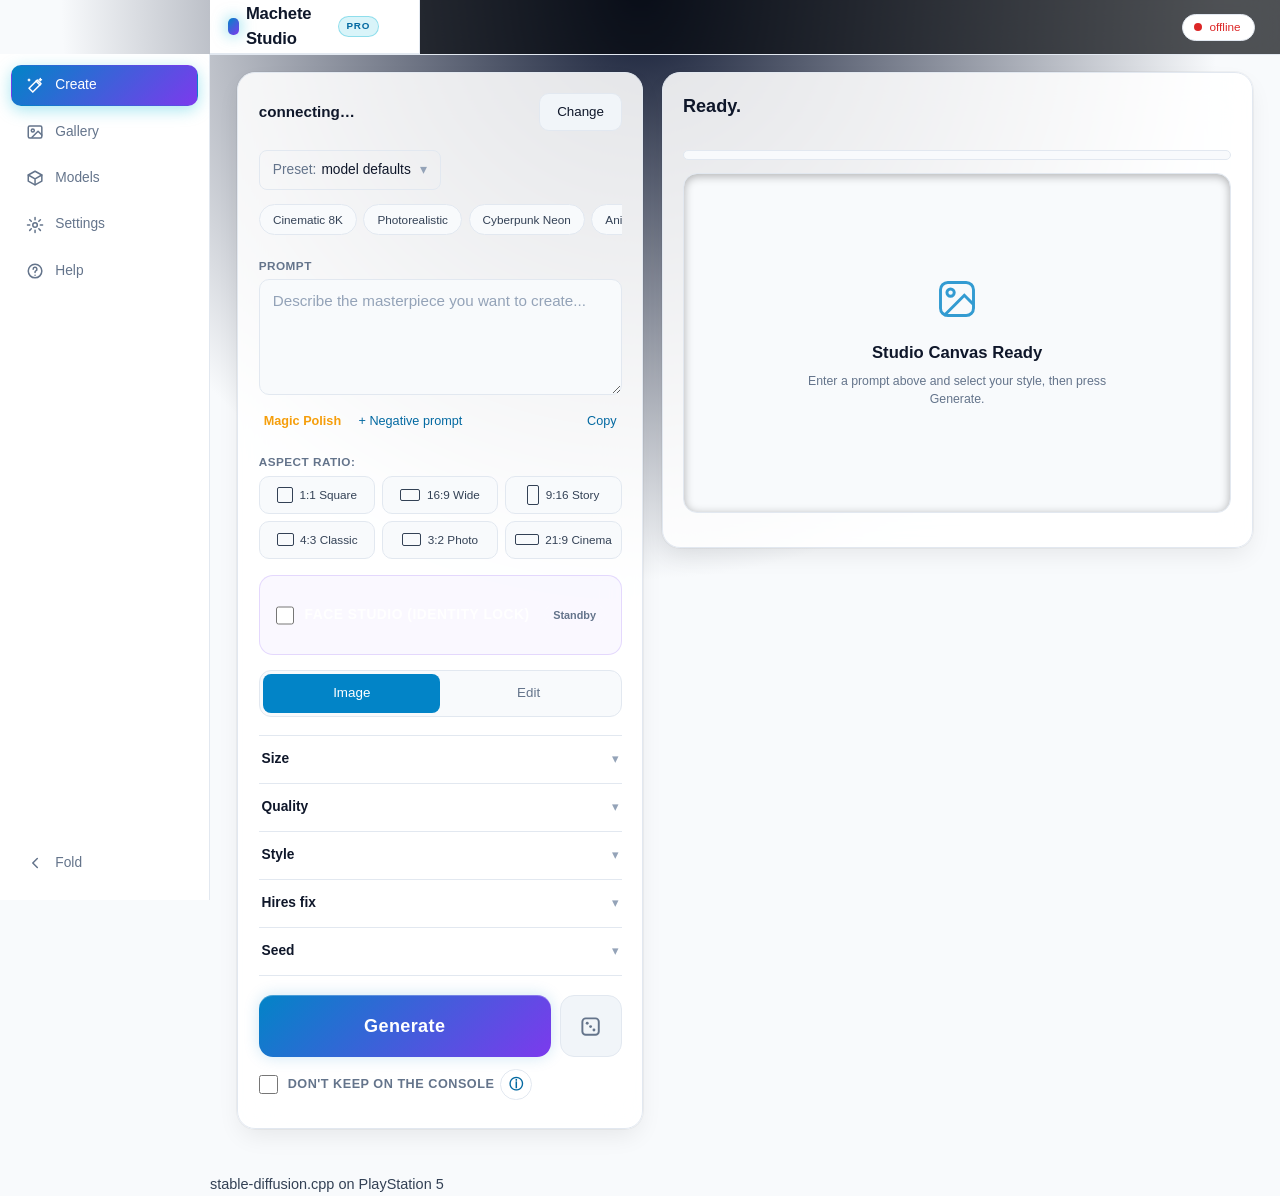
==== commit 07a3f4ea: "feat: release v1.2.0 - Sana, Kokoro, SD 3.5, DualSense TV loop, Director camera and WebUI offline fi" ====
--- a/ps5/webui/index.html
+++ b/ps5/webui/index.html
@@ -543,7 +543,10 @@
   .drow .bar { margin: 0.45rem 0 0.35rem; }
   .inrow { display: flex; }
   .lrow { display: flex; align-items: center; margin-bottom: 0.5rem; }
+  .lrow .lon { flex: none; width: 1.35rem; height: 1.35rem; margin: 0 0.6rem 0 0; accent-color: var(--accent); }
   .lrow .lname { flex: 1; min-width: 0; color: var(--text); word-wrap: break-word; }
+  .lrow.off .lname { color: var(--faint); text-decoration: line-through; }
+  .lrow.off input[type="number"] { opacity: 0.45; }
   .lrow input { flex: none; width: 6rem; margin: 0 0.5rem; }
   .lrow button { flex: none; min-width: 3.25rem; padding: 0 0.8rem; }
   .inrow select.upkind { flex: none; width: auto; margin-right: 0.6rem; }
@@ -908,6 +911,14 @@
             <div class="initbtns">
               <button type="button" id="init-mask">Paint a mask</button>
               <button type="button" id="init-drop">Remove</button>
+            </div>
+            <div class="outpaint-row" style="margin-top:8px; display:flex; gap:6px; flex-wrap:wrap; align-items:center;">
+              <span class="lbl" style="width:100%; font-size:11px; margin-bottom:2px; color:var(--text-muted, #94a3b8);">Re-frame / Outpaint:</span>
+              <button type="button" class="sml" onclick="outpaintCanvas('left', 0.25)" title="Expand Left 25%">+ Left</button>
+              <button type="button" class="sml" onclick="outpaintCanvas('right', 0.25)" title="Expand Right 25%">+ Right</button>
+              <button type="button" class="sml" onclick="outpaintCanvas('up', 0.25)" title="Expand Top 25%">+ Top</button>
+              <button type="button" class="sml" onclick="outpaintCanvas('down', 0.25)" title="Expand Bottom 25%">+ Bottom</button>
+              <button type="button" class="sml" onclick="outpaintCanvas('all', 0.25)" title="Expand All Sides 25%">+ All</button>
             </div>
           </div>
         </div>
@@ -1079,6 +1090,20 @@
             <div></div>
           </div>
           <p class="hint">Auto is the preset's: 3 for Wan 2.1, 5 for Wan 2.2 TI2V. Higher spends more of the steps on the large shapes and the motion, lower on the details.</p>
+          <div class="director-cam-box" style="margin-top:0.8rem; padding-top:0.6rem; border-top:1px solid var(--border, rgba(255,255,255,0.08));">
+            <div class="lbl" style="font-weight:600; font-size:12px; margin-bottom:0.4rem; color:var(--text);">Director Camera Controls (Motion Guidance)</div>
+            <div style="display:flex; gap:0.4rem; flex-wrap:wrap;">
+              <button type="button" class="sml" onclick="applyCameraMotion('Pan Left')" title="Camera pans left">&larr; Pan L</button>
+              <button type="button" class="sml" onclick="applyCameraMotion('Pan Right')" title="Camera pans right">&rarr; Pan R</button>
+              <button type="button" class="sml" onclick="applyCameraMotion('Tilt Up')" title="Camera tilts upward">&uarr; Tilt Up</button>
+              <button type="button" class="sml" onclick="applyCameraMotion('Tilt Down')" title="Camera tilts downward">&darr; Tilt Down</button>
+              <button type="button" class="sml" onclick="applyCameraMotion('Zoom In')" title="Camera zooms in">&oplus; Zoom In</button>
+              <button type="button" class="sml" onclick="applyCameraMotion('Zoom Out')" title="Camera zooms out">&ominus; Zoom Out</button>
+              <button type="button" class="sml" onclick="applyCameraMotion('Roll CW')" title="Camera rolls clockwise">&circlearrowright; Roll CW</button>
+              <button type="button" class="sml" onclick="applyCameraMotion('Roll CCW')" title="Camera rolls counter-clockwise">&circlearrowleft; Roll CCW</button>
+              <button type="button" class="sml" onclick="applyCameraMotion('Clear')" title="Clear camera direction" style="opacity:0.75;">&times; Clear</button>
+            </div>
+          </div>
         </div>
       </div>
     </div>
@@ -1176,7 +1201,7 @@
     <section class="panel" id="pnl-up" style="display:none">
       <div class="ph"><h2>Upload from this computer</h2><button type="button" class="info" data-help="help-upload" aria-label="More about uploads">&#9432;</button></div>
       <div class="inrow"><select id="up-kind" class="upkind" aria-label="What it is"><option value="models">Model</option><option value="loras">LoRA</option><option value="embeddings">Embedding</option><option value="presets">Preset (.txt)</option><option value="upscalers">Upscaler</option><option value="tags">Tags (.csv)</option></select><button type="button" id="up-pick">Choose a file</button></div>
-      <input id="up-file" type="file" style="display:none">
+      <input id="up-file" type="file" multiple style="display:none">
       <div id="up-box" style="display:none">
         <div class="mname" id="up-name"></div>
         <div class="bar"><div id="up-fill"></div></div>
@@ -1421,6 +1446,7 @@
         <button type="button" id="lb-cp">Copy prompt</button>
         <button type="button" id="lb-cn" style="display:none">Copy negative</button>
         <button type="button" id="lb-ca" title="The prompt and the settings as text, as other tools paste them">Copy all</button>
+        <button type="button" id="lb-telegram" title="Send directly to Telegram companion bot">Send to Telegram</button>
       </div>
     </div>
     <button type="button" id="lb-use" title="Put the prompt and the settings of this image into the Create tab">Use these settings</button>
@@ -1691,6 +1717,7 @@
   function checkAuth(then) {
     req('GET', '/ps5sd/v1/auth', null, function (code, data) {
       if (code === 200 && data && data.required && !data.authenticated) { showLogin(); return; }
+      if (code === 200) setOnline(true);
       then();
     }, 8000);
   }
@@ -2163,14 +2190,22 @@
     return path.replace(/^.*\//, '').replace(/\.(gguf|safetensors|ckpt|sft)$/i, '');
   }
 
-  // The request's "lora" field: the picked LoRAs that are still there, strength 0 left out.
+  // The request's "lora" field: the picked LoRAs that are on and still there, strength 0 left out.
   function loraBody(p) {
     var out = [];
     var ls = p.loras || [];
     for (var i = 0; i < ls.length; i++) {
-      if (ls[i].m !== 0 && loraKnown(ls[i].path)) out.push({ path: ls[i].path, multiplier: ls[i].m });
+      if (ls[i].m !== 0 && !ls[i].off && loraKnown(ls[i].path)) out.push({ path: ls[i].path, multiplier: ls[i].m });
     }
     return out;
+  }
+
+  // The Style group's summary: "2 LoRAs", "2 LoRAs, 1 off".
+  function loraSummary() {
+    if (!loraSel.length) return 'none';
+    var off = 0;
+    for (var i = 0; i < loraSel.length; i++) if (loraSel[i].off) off++;
+    return loraSel.length + (loraSel.length === 1 ? ' LoRA' : ' LoRAs') + (off ? ', ' + off + ' off' : '');
   }
 
   // The family of the loaded model ('' when it cannot be told), for the LoRA list.
@@ -2200,10 +2235,34 @@
     var wrong = [];
     for (var i = 0; i < loraSel.length; i++) {
       (function (s) {
-        var row = el('div', 'lrow');
+        var row = el('div', 'lrow' + (s.off ? ' off' : ''));
         var gone = !loraKnown(s.path);
         var of = otherFamily(s.path, '', fam);
-        if (of) wrong.push(readable(loraName(s.path)) + ' is made for ' + of);
+        if (of && !s.off) wrong.push(readable(loraName(s.path)) + ' is made for ' + of);
+        // on or off: an off LoRA stays in the list with its strength, but is not sent
+        var sw = document.createElement('input');
+        sw.type = 'checkbox';
+        sw.className = 'lon';
+        sw.checked = !s.off;
+        sw.title = 'On or off; the strength stays';
+        sw.setAttribute('aria-label', 'Use ' + loraName(s.path));
+        sw.onchange = function () {
+          s.off = !sw.checked;
+          var f = s.was ? fastLoraSettings(s.path) : null;
+          if (f && s.off && JSON.stringify(quality()) === JSON.stringify(s.set)) {
+            setQuality(s.was);
+            toast('Off: the settings from before ' + f.label + ' are back: ' + settingsText(s.was) + '.');
+          } else if (f && !s.off) {
+            s.was = quality();
+            setQuality(f);
+            s.set = quality();
+            toast(f.label + ' is on again: ' + settingsText(s.set) + '.');
+          }
+          summary();
+          drawLoraPicker();
+          persist();
+        };
+        row.appendChild(sw);
         row.appendChild(el('span', 'lname', readable(loraName(s.path)) + (gone ? ' (not on the console)' : '')));
         var inp = document.createElement('input');
         inp.type = 'number';
@@ -2949,6 +3008,24 @@
     return f;
   }
 
+  // Expands bracketed prompt permutations: "{cyberpunk, retro} cat in {rain, snow}"
+  // into an array of distinct prompt combinations.
+  function expandPermutations(text) {
+    var match = text.match(/\{([^{}]+)\}/);
+    if (!match) return [text];
+    var rawOptions = match[1].split(',');
+    var results = [];
+    for (var i = 0; i < rawOptions.length; i++) {
+      var opt = rawOptions[i].trim();
+      var variant = text.substring(0, match.index) + opt + text.substring(match.index + match[0].length);
+      var sub = expandPermutations(variant);
+      for (var j = 0; j < sub.length; j++) {
+        results.push(sub[j]);
+      }
+    }
+    return results;
+  }
+
   function generate() {
     if (st.sw) { toast('The model is switching. Try again in a moment.'); return; }
     if (st.mdl && st.mdl.standby) { toast('No model is loaded. Pick or download one first.'); setView('models'); return; }
@@ -2960,9 +3037,28 @@
       $('prompt').focus();
       return;
     }
+    var variants = expandPermutations(p.prompt);
     var n = runCount();
     // while something runs, the same settings wait in the server's queue
-    if (st.busy) { addToQueue(p, n); return; }
+    if (st.busy) {
+      for (var vi = 0; vi < variants.length; vi++) {
+        var pVar = Object.assign({}, p);
+        pVar.prompt = variants[vi];
+        if (!pVar.named) pVar.seed = Math.floor(Math.random() * 2147483647);
+        addToQueue(pVar, n);
+      }
+      return;
+    }
+    if (variants.length > 1) {
+      p.prompt = variants[0];
+      toast('Running permutation 1 of ' + variants.length + ' (' + (variants.length - 1) + ' queued)');
+      for (var k = 1; k < variants.length; k++) {
+        var pQ = Object.assign({}, p);
+        pQ.prompt = variants[k];
+        if (!pQ.named) pQ.seed = Math.floor(Math.random() * 2147483647);
+        addToQueue(pQ, n);
+      }
+    }
     persist();
     wakeAudio();
     document.title = st.title;
@@ -3978,6 +4074,23 @@
     if (name === 'settings') drawConsole();
     if (name === 'models') enterModels(); else dlSchedule(dlDelay());
   }
+
+  window.applyCameraMotion = function (action) {
+    var p = $('prompt');
+    if (!p) return;
+    var val = p.value;
+    var re = /\s*\[camera:\s*[^\]]+\]/gi;
+    val = val.replace(re, '');
+    if (action !== 'Clear') {
+      var tag = ' [camera: ' + action.toLowerCase() + ']';
+      val = val.trim() + tag;
+      toast('Director Camera: ' + action + ' added to prompt.');
+    } else {
+      toast('Director Camera direction cleared.');
+    }
+    p.value = val.trim();
+    persist();
+  };
 
   // ---------- the Create tab: modes, settings groups, the model in use ----------
   // st.mode is what a request is made from: 'image' (text), 'edit' (st.init, a start image),
@@ -5060,6 +5173,7 @@
     var s = j.sampling || {}, g = s.guidance || {}, bits = [];
     if (j.ps5sd && j.ps5sd.preset) bits.push('preset ' + j.ps5sd.preset);
     if (infoModel(j)) bits.push(infoModel(j));
+    if (j.ps5sd && j.ps5sd.seconds > 0) bits.push(took(j.ps5sd.seconds));
     bits.push(j.width + '×' + j.height);
     bits.push(s.steps + (s.steps === 1 ? ' step' : ' steps'), 'CFG ' + round2(g.txt_cfg));
     if (s.method) bits.push(s.method + (s.scheduler ? ' ' + s.scheduler : ''));
@@ -5070,6 +5184,14 @@
     if (j.hires && j.hires.enabled) bits.push('hires ×' + round2(j.hires.scale));
     if (j.video) bits.push(j.video.frame_count + ' frames, ' + j.video.fps + ' fps');
     return bits.join(' · ');
+  }
+
+  // How long the generation took (patches/sdcpp/0074): "took 52.3 s", "took 2 min 5 s".
+  function took(secs) {
+    secs = Number(secs);
+    if (secs < 60) return 'took ' + (Math.round(secs * 10) / 10) + ' s';
+    var s = Math.round(secs);
+    return 'took ' + Math.floor(s / 60) + ' min' + (s % 60 ? ' ' + (s % 60) + ' s' : '');
   }
 
   function drawLbInfo(it) {
@@ -5133,6 +5255,23 @@
     if (which === 'prompt') copyText(j && j.prompt ? j.prompt.positive || '' : d.prompt || '', 'The prompt');
     else if (which === 'negative') copyText(j && j.prompt ? j.prompt.negative || '' : '', 'The negative prompt');
     else copyText(String(d.parameters || d.prompt || '').replace(/,\s*SDCPP:\s*\{[\s\S]*$/, ''), 'The settings');
+  }
+
+  // Sends the current lightbox image directly to the paired Telegram companion bot.
+  function sendToTelegram() {
+    var it = lbItem();
+    if (!it || !it.name) return;
+    toast('Sending to Telegram companion...');
+    var info = infoCache[it.name];
+    var j = info && info.sdcpp;
+    var caption = j && j.prompt ? j.prompt.positive : (info && info.prompt ? info.prompt : '');
+    req('POST', '/ps5sd/v1/app/companion/send', JSON.stringify({ file: it.name, caption: caption }), function (code, data) {
+      if (code === 200 && data && data.ok) {
+        toast('Sent to Telegram companion bot successfully.');
+      } else {
+        toast((data && (data.message || data.error)) || 'Could not send to Telegram (check bot setup in Settings).', 6000);
+      }
+    });
   }
 
   // The prompt and the settings of the image in the viewer into the Create tab. The model stays: it
@@ -6412,28 +6551,53 @@
   }
 
   // ---------- upload ----------
-  // PUT with the file as the body; the app passes it on to ftpsrv as it comes.
+  // PUT with the file as the body; the app passes it on to ftpsrv as it comes. Several files go one
+  // after the other (upQueue); Cancel stops the one that runs and the ones still waiting.
   var upXhr = null;
+  var upQueue = [];
+
+  function upOk(kind, name) {
+    var okName = kind === 'presets' ? /\.txt$/i : kind === 'upscalers' ? /\.(pth|pt|safetensors|gguf)$/i : kind === 'tags' ? /\.(csv|txt)$/i
+      : /\.(gguf|safetensors|ckpt|sft)$/i;
+    return okName.test(name);
+  }
 
   function upStart() {
     var input = $('up-file');
-    var f = input.files && input.files[0];
+    var files = input.files || [];
+    var kind = $('up-kind').value;
+    var bad = [];
+    for (var i = 0; i < files.length; i++) {
+      if (upOk(kind, files[i].name)) upQueue.push({ f: files[i], kind: kind });
+      else bad.push(files[i].name);
+    }
     input.value = '';
-    if (!f || upXhr) return;
-    var kind = $('up-kind').value;
+    if (bad.length) {
+      toast((bad.length === files.length ? '' : 'Left out: ' + bad.join(', ') + '. ') +
+        (kind === 'presets' ? 'A preset is a .txt file.' : kind === 'upscalers' ? 'An upscaler is a .pth, .pt, .safetensors or .gguf file.'
+        : kind === 'tags' ? 'A tag file is a .csv (as a1111-sd-webui-tagcomplete has them) or a .txt file.'
+        : 'Only .gguf, .safetensors, .ckpt and .sft files.'), 7000);
+    }
+    upNext();
+  }
+
+  function upNext() {
+    if (upXhr || !upQueue.length) return;
+    var job = upQueue.shift();
+    upSend(job.f, job.kind);
+  }
+
+  function upCancel() {
+    upQueue = [];
+    if (upXhr) upXhr.abort();
+  }
+
+  function upSend(f, kind) {
     var name = f.name;
-    var okName = kind === 'presets' ? /\.txt$/i : kind === 'upscalers' ? /\.(pth|pt|safetensors|gguf)$/i : kind === 'tags' ? /\.(csv|txt)$/i
-      : /\.(gguf|safetensors|ckpt|sft)$/i;
-    if (!okName.test(name)) {
-      toast(kind === 'presets' ? 'A preset is a .txt file.' : kind === 'upscalers' ? 'An upscaler is a .pth, .pt, .safetensors or .gguf file.'
-        : kind === 'tags' ? 'A tag file is a .csv (as a1111-sd-webui-tagcomplete has them) or a .txt file.'
-        : 'Only .gguf, .safetensors, .ckpt and .sft files.', 6000);
-      return;
-    }
     var x = new XMLHttpRequest();
     var t0 = Date.now();
     upXhr = x;
-    text($('up-name'), name);
+    text($('up-name'), name + (upQueue.length ? ' (then ' + upQueue.length + ' more)' : ''));
     $('up-fill').style.width = '0%';
     text($('up-meta'), 'Starting');
     show('up-box', true);
@@ -6460,9 +6624,12 @@
   function upDone(code, data, name, kind) {
     if (!upXhr) return;
     upXhr = null;
-    show('up-box', false);
-    $('up-pick').disabled = false;
-    $('up-kind').disabled = false;
+    var more = upQueue.length > 0;
+    if (!more) {
+      show('up-box', false);
+      $('up-pick').disabled = false;
+      $('up-kind').disabled = false;
+    }
     if (code === 200) {
       var listed = kind === 'models' || kind === 'presets' || kind === 'loras' || kind === 'upscalers';
       toast(name + ' is on the console' + (listed ? ' and in the list.' : kind === 'tags' ? '; the prompt fields suggest its tags.' : '.'), 6000);
@@ -6473,8 +6640,9 @@
     } else if (code === 0) {
       toast('The upload of ' + name + ' stopped.', 6000);
     } else {
-      toast((data && data.error) || ('The upload failed (' + code + ').'), 8000);
-    }
+      toast((data && data.error) || ('The upload of ' + name + ' failed (' + code + ').'), 8000);
+    }
+    upNext();
   }
 
   // ---------- catalog (Get more) ----------
@@ -6921,6 +7089,80 @@
     if (!on) i.mask = null;
     show('me', false);
     drawInit();
+  }
+
+  // Directional canvas outpainting / re-framing: expands the canvas in a chosen direction
+  // (left, right, up, down, or all) and automatically masks the expanded margins so
+  // Stable Diffusion outpaints the extended environment while keeping the original image intact.
+  function outpaintCanvas(dir, pct) {
+    var i = st.init;
+    if (!i || !i.canvas) {
+      toast('Load or select an image to outpaint first.');
+      return;
+    }
+    pct = pct || 0.25;
+    var curW = i.canvas.width;
+    var curH = i.canvas.height;
+    var addW = 0, addH = 0;
+    var offX = 0, offY = 0;
+
+    if (dir === 'left') {
+      addW = Math.max(64, Math.round(curW * pct / 64) * 64);
+      offX = addW;
+    } else if (dir === 'right') {
+      addW = Math.max(64, Math.round(curW * pct / 64) * 64);
+    } else if (dir === 'up') {
+      addH = Math.max(64, Math.round(curH * pct / 64) * 64);
+      offY = addH;
+    } else if (dir === 'down') {
+      addH = Math.max(64, Math.round(curH * pct / 64) * 64);
+    } else if (dir === 'all') {
+      addW = Math.max(64, Math.round(curW * (pct / 2) / 64) * 64) * 2;
+      addH = Math.max(64, Math.round(curH * (pct / 2) / 64) * 64) * 2;
+      offX = addW / 2;
+      offY = addH / 2;
+    }
+
+    var newW = curW + addW;
+    var newH = curH + addH;
+    if (Math.max(newW, newH) > INIT_MAX) {
+      toast('Expanded dimensions exceed maximum supported ' + INIT_MAX + 'px.');
+      return;
+    }
+
+    var newC = canvasOf(newW, newH);
+    var ctxC = newC.getContext('2d');
+    ctxC.drawImage(i.canvas, offX, offY);
+
+    var newM = canvasOf(newW, newH);
+    var ctxM = newM.getContext('2d');
+    if (i.mask) {
+      ctxM.drawImage(i.mask, offX, offY);
+    }
+    ctxM.fillStyle = 'rgba(255, 48, 48, 1.0)';
+    if (offX > 0) ctxM.fillRect(0, 0, offX, newH);
+    if (addW - offX > 0) ctxM.fillRect(curW + offX, 0, addW - offX, newH);
+    if (offY > 0) ctxM.fillRect(0, 0, newW, offY);
+    if (addH - offY > 0) ctxM.fillRect(0, curH + offY, newW, addH - offY);
+
+    var totalPix = newW * newH;
+    var outpaintPix = totalPix - (curW * curH);
+    var paintedShare = Math.min(1.0, outpaintPix / totalPix);
+
+    st.init = {
+      canvas: newC,
+      name: (i.name || 'image') + '-outpaint',
+      mask: newM,
+      painted: Math.max(0.1, paintedShare)
+    };
+
+    var f = fitArea(newW, newH, st.preset ? st.preset.w * st.preset.h : 1024 * 1024);
+    $('w').value = f.w;
+    $('h').value = f.h;
+    markPreset();
+    persist();
+    drawInit();
+    toast('Canvas expanded ' + dir + ' by ' + Math.round(pct * 100) + '%. Outer margins are masked for AI outpainting.');
   }
 
   // ---- the request and putting the result back
@@ -7777,6 +8019,7 @@
             modelName(function (name, reachable) {
               st.infoBusy = false;
               if (!reachable) { setOnline(false); return; }
+              setOnline(true);
               var entry = st.mdl && st.mdl.loaded ? findModel(st.mdl.loaded) : null;
               // the same names as the Models tab (titleOf, readable: 13-models.js)
               st.label = entry ? titleOf(entry) : (name ? readable(name) : 'no model loaded');
@@ -8193,7 +8436,7 @@
     $('lora-add').onchange = addLora;
     $('up-pick').onclick = function () { $('up-file').click(); };
     $('up-file').onchange = upStart;
-    $('up-cancel').onclick = function () { if (upXhr) upXhr.abort(); };
+    $('up-cancel').onclick = upCancel;
     window.onbeforeunload = function () { return upXhr ? 'An upload is still running.' : undefined; };
     $('dl-url').onkeydown = function (e) { e = e || window.event; if (e.keyCode === 13) { addByUrl(); return false; } return true; };
     $('hf-go').onclick = hfSearch;
@@ -8227,6 +8470,7 @@
     $('lb-cp').onclick = function () { copyInfo('prompt'); };
     $('lb-cn').onclick = function () { copyInfo('negative'); };
     $('lb-ca').onclick = function () { copyInfo('all'); };
+    if ($('lb-telegram')) $('lb-telegram').onclick = sendToTelegram;
     $('ld-cancel').onclick = closeLabels;
     $('ld-save').onclick = saveLabels;
     zoomInit();
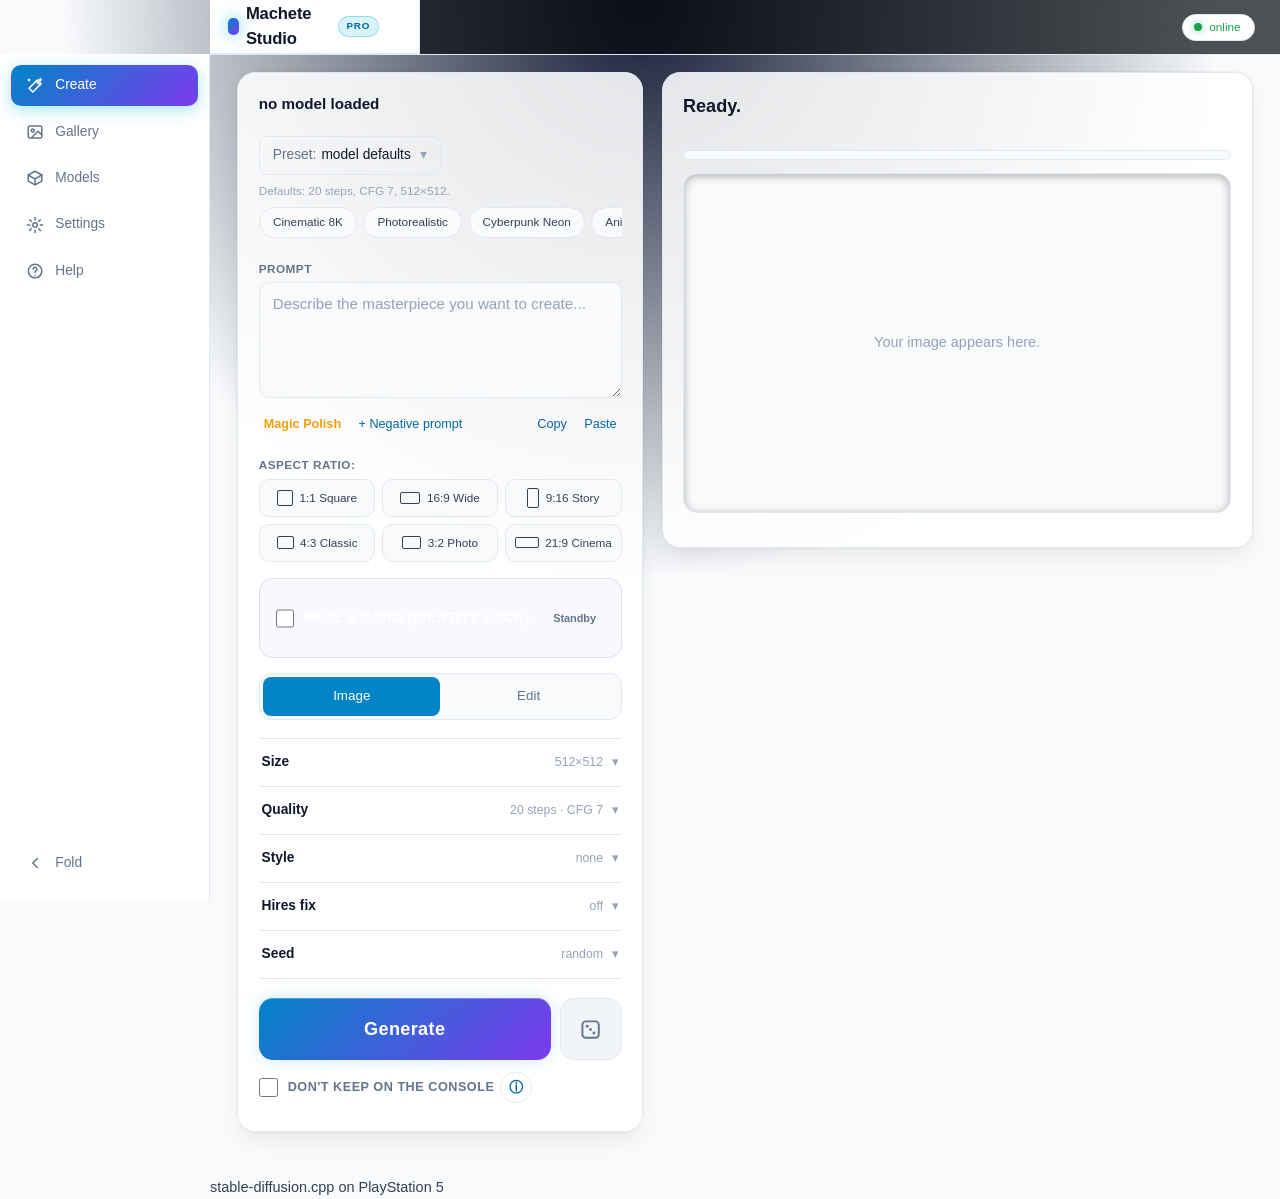
==== commit a991da17: "fix(webui): urgent hotfix for startup script inclusion and button event binding (v1.2.1)" ====
--- a/ps5/webui/index.html
+++ b/ps5/webui/index.html
@@ -4332,6 +4332,23 @@
     }
   }
   // ---------- Machete Studio Pro: Creative Dock & Presets ----------
+  function fireEvent(el, type) {
+    if (!el || !el.dispatchEvent) return;
+    try {
+      if (typeof Event === 'function') {
+        el.dispatchEvent(new Event(type));
+        return;
+      }
+    } catch (e) {}
+    try {
+      if (document.createEvent) {
+        var ev = document.createEvent('HTMLEvents');
+        ev.initEvent(type, true, true);
+        el.dispatchEvent(ev);
+      }
+    } catch (e) {}
+  }
+
   var STYLE_PRESETS = {
     cinematic: ', cinematic lighting, 8k resolution, photorealistic, dramatic atmosphere, octane render, unreal engine 5, ray tracing',
     photo: ', professional 35mm photograph, soft natural lighting, high dynamic range, f/1.8, bokeh, hyper-detailed skin texture',
@@ -4373,7 +4390,7 @@
             p.value = p.value.replace(textToAdd, '').replace(textToAdd.trim(), '');
             btn.classList.remove('on');
           }
-          if (p.dispatchEvent) p.dispatchEvent(new Event('input'));
+          fireEvent(p, 'input');
           persist();
         };
       })(chips[i]);
@@ -4388,7 +4405,7 @@
         if (p.value.indexOf('ultra-detailed masterpiece') === -1) {
           p.value = p.value ? (p.value.trim().replace(/,+$/, '') + polish) : polish.replace(/^,\s*/, '');
           toast('Prompt polished with AI descriptors.');
-          if (p.dispatchEvent) p.dispatchEvent(new Event('input'));
+          fireEvent(p, 'input');
           persist();
         } else {
           toast('Prompt already enhanced.');
@@ -4415,7 +4432,7 @@
         // remove active state from style chips
         var chips = document.querySelectorAll('.style-chip');
         for (var c = 0; c < chips.length; c++) chips[c].classList.remove('on');
-        if (promptEl.dispatchEvent) promptEl.dispatchEvent(new Event('input'));
+        fireEvent(promptEl, 'input');
         persist();
       };
     }
@@ -4435,7 +4452,7 @@
             negField.value = negField.value.replace(negText, '').replace(negText.trim(), '').replace(/,\s*,/g, ',').replace(/^,\s*|,\s*$/g, '');
             nBtn.classList.remove('on');
           }
-          if (negField.dispatchEvent) negField.dispatchEvent(new Event('input'));
+          fireEvent(negField, 'input');
           persist();
         };
       })(negChips[n]);
@@ -4454,7 +4471,7 @@
             syncAspectButtons(w, h);
             markPreset();
             persist();
-            if ($('w').dispatchEvent) $('w').dispatchEvent(new Event('change'));
+            fireEvent($('w'), 'change');
           }
         };
       })(aspectBtns[j]);
@@ -4486,7 +4503,7 @@
               toggleFaceStudio();
             }
             toast('Scenario applied. Face lock engaged.');
-            if ($('prompt').dispatchEvent) $('prompt').dispatchEvent(new Event('input'));
+            fireEvent($('prompt'), 'input');
             persist();
           }
         };
@@ -8258,6 +8275,161 @@
     document.addEventListener('visibilitychange', function () { if (!document.hidden) pollConsole(); });
     pollConsole();
   }
+  // ---------- the fan mode ----------
+  // AppSettings' "fan" and "fan_target" (GET/POST /ps5sd/v1/app/settings); the console route's
+  // "fan_control" says what the payload does with them (console_stats.hpp). Hidden on servers
+  // without them.
+  var fan = { mode: null, target: 85, timer: 0 };
+
+  function drawFanButtons() {
+    var fm = $('fan-mode');
+    if (!fm) return;
+    var bs = fm.getElementsByTagName('button');
+    for (var i = 0; i < bs.length; i++) {
+      var on = bs[i].getAttribute('data-fan') === fan.mode;
+      bs[i].className = on ? 'on' : '';
+      bs[i].setAttribute('aria-pressed', on ? 'true' : 'false');
+    }
+    show('fan-manual', fan.mode === 'manual');
+    if ($('fan-target')) $('fan-target').value = fan.target;
+  }
+
+  // What the mode does now, from the console route's fan_control.
+  function drawFan(fc) {
+    if (fan.mode === null) return;
+    var note;
+    var stock = fc && fc.stock !== null ? fc.stock : null;
+    if (fan.mode === 'quiet') {
+      note = 'The console\'s own fan control: the fan speeds up when the chip nears ' + (stock || 91) + ' °C.';
+    } else if (!fc || fc.state === 'starting' || (fc.state === 'running' && fc.target === null)) {
+      note = 'Starting ps5sd-fan…';
+    } else if (fc.state === 'no ELF loader') {
+      note = 'The fan modes need an ELF loader on port 9021; none answered.';
+    } else if (fc.state === 'not answering') {
+      note = 'ps5sd-fan was sent to the ELF loader three times and does not answer on port 9075.';
+    } else {
+      var want = fc.wanted !== null ? fc.wanted : null;
+      note = 'Target ' + fc.target + ' °C' + (stock ? ' (the console\'s own: ' + stock + ' °C)' : '') + '.';
+      if (want !== null && fc.target > want) note += ' It goes down one degree every 20 seconds, to ' + want + ' °C.';
+    }
+    text($('fan-note'), note);
+  }
+
+  function postFan(body) {
+    req('POST', APP + '/settings', body, function (code, data) {
+      if (code === 200 && data && typeof data.fan === 'string') {
+        fan.mode = data.fan;
+        fan.target = data.fan_target;
+        drawFanButtons();
+        drawFan(con.data ? con.data.fan_control : null);
+      } else {
+        toast('Could not change the fan mode' + (data && data.error ? ': ' + data.error : '.'), 6000);
+        loadFan();
+      }
+    });
+  }
+
+  function setFanMode(mode) {
+    if (mode === fan.mode) return;
+    fan.mode = mode;
+    drawFanButtons();
+    text($('fan-note'), '');
+    postFan({ fan: mode });
+  }
+
+  function setFanTarget(t) {
+    t = Math.max(70, Math.min(95, Math.round(t)));
+    if (isNaN(t)) t = fan.target;
+    fan.target = t;
+    $('fan-target').value = t;
+    clearTimeout(fan.timer);
+    fan.timer = setTimeout(function () { postFan({ fan_target: t }); }, 600);
+  }
+
+  function loadFan() {
+    req('GET', APP + '/settings', null, function (code, data) {
+      if (code !== 200 || !data || typeof data.fan !== 'string') return;
+      fan.mode = data.fan;
+      fan.target = data.fan_target;
+      drawFanButtons();
+      show('pnl-fan', true);
+    });
+  }
+
+  function initFan() {
+    var fm = $('fan-mode');
+    if (fm) {
+      var bs = fm.getElementsByTagName('button');
+      for (var i = 0; i < bs.length; i++) {
+        bs[i].onclick = function () { setFanMode(this.getAttribute('data-fan')); };
+      }
+    }
+    if ($('fan-target-')) $('fan-target-').onclick = function () { setFanTarget(fan.target - 1); };
+    if ($('fan-target+')) $('fan-target+').onclick = function () { setFanTarget(fan.target + 1); };
+    if ($('fan-target')) $('fan-target').onchange = function () { setFanTarget(parseInt(this.value, 10)); };
+    loadFan();
+  }
+  // ---------- appearance: the theme, the folded sidebar, the prompt that grows ----------
+  // The theme and the fold live in this browser (localStorage, read in <head> before the page draws);
+  // html[data-theme] picks the colours in app.css, no attribute follows the system.
+  function drawTheme() {
+    var t = load('theme') || 'auto';
+    var bs = $('theme').getElementsByTagName('button');
+    for (var i = 0; i < bs.length; i++) {
+      var on = bs[i].getAttribute('data-theme') === t;
+      bs[i].className = on ? 'on' : '';
+      bs[i].setAttribute('aria-pressed', on ? 'true' : 'false');
+    }
+  }
+
+  function setTheme(t) {
+    var h = document.documentElement;
+    if (t === 'light' || t === 'dark') { save('theme', t); h.setAttribute('data-theme', t); }
+    else { drop('theme'); h.removeAttribute('data-theme'); }
+    drawTheme();
+  }
+
+  function setSideMini(on) {
+    var h = document.documentElement;
+    h.className = (h.className || '').replace(/\s*\bside-mini\b/g, '') + (on ? ' side-mini' : '');
+    save('sideMini', on ? '1' : '0');
+    var sf = $('sidefold');
+    if (sf) {
+      sf.setAttribute('aria-pressed', on ? 'true' : 'false');
+      sf.title = on ? 'Show the sidebar with its names' : 'Fold the sidebar to its icons';
+    }
+  }
+
+  // The prompt grows with its text, up to about half the screen; past that it scrolls.
+  function growPrompt() {
+    var ta = $('prompt');
+    var max = Math.max(160, Math.round((window.innerHeight || 800) * 0.45));
+    ta.style.height = 'auto';
+    var want = ta.scrollHeight + 2;
+    ta.style.height = Math.min(want, max) + 'px';
+    ta.style.overflowY = want > max ? 'auto' : 'hidden';
+  }
+
+  function initAppearance() {
+    var th = $('theme');
+    if (th) {
+      var bs = th.getElementsByTagName('button');
+      for (var i = 0; i < bs.length; i++) bs[i].onclick = function () { setTheme(this.getAttribute('data-theme')); };
+      drawTheme();
+    }
+    var sf = $('sidefold');
+    if (sf) {
+      sf.onclick = function () { setSideMini(!/\bside-mini\b/.test(document.documentElement.className || '')); };
+    }
+    setSideMini(load('sideMini') === '1');
+    var ta = $('prompt');
+    if (ta) {
+      var old = ta.oninput;
+      ta.oninput = function (e) { if (old) old.call(ta, e); growPrompt(); };
+      window.addEventListener('resize', growPrompt);
+      growPrompt();
+    }
+  }
   // ---------- start up ----------
   // The app's version (an older app, or a plain sd-server, has no info route: nothing shown).
   function loadVersion() {
@@ -8298,14 +8470,14 @@
 
   function start() {
     auth.started = true;
-    loadVersion();
-    loadAuth();
-    buildPresets();
-    initStudioDock();
-    initSignal();
-    loadTvOption();
-    initFan();
-    initAppearance();
+    try { loadVersion(); } catch (e) {}
+    try { loadAuth(); } catch (e) {}
+    try { buildPresets(); } catch (e) {}
+    try { initStudioDock(); } catch (e) {}
+    try { initSignal(); } catch (e) {}
+    try { loadTvOption(); } catch (e) {}
+    try { initFan(); } catch (e) {}
+    try { initAppearance(); } catch (e) {}
     $('opt-tv').onchange = setTvOption;
     $('opt-tvkey').onchange = setTvKeyOption;
     $('hr-on').onchange = function () { drawHires(); persist(); };
@@ -8481,16 +8653,16 @@
     $('lb-prev').onclick = function () { lbStep(-1); };
     $('lb-next').onclick = function () { lbStep(1); };
     document.onkeydown = onKey;
-    markPreset();
-    summary();
-    setPill();
-    health();
-    queueWatch();
-    loadGallery(null);
-    drawModels();
-    dlPoll();
-    initFaceStudio();
-    initStorageAndCompanion();
+    try { markPreset(); } catch (e) {}
+    try { summary(); } catch (e) {}
+    try { setPill(); } catch (e) {}
+    try { health(); } catch (e) {}
+    try { queueWatch(); } catch (e) {}
+    try { loadGallery(null); } catch (e) {}
+    try { drawModels(); } catch (e) {}
+    try { dlPoll(); } catch (e) {}
+    try { initFaceStudio(); } catch (e) {}
+    try { initStorageAndCompanion(); } catch (e) {}
     // The tab open last time comes back; an address with #models, #help or #settings wins over it.
     var last = load('tab');
     if (last === 'gallery' || last === 'models' || last === 'settings' || last === 'help') setView(last);
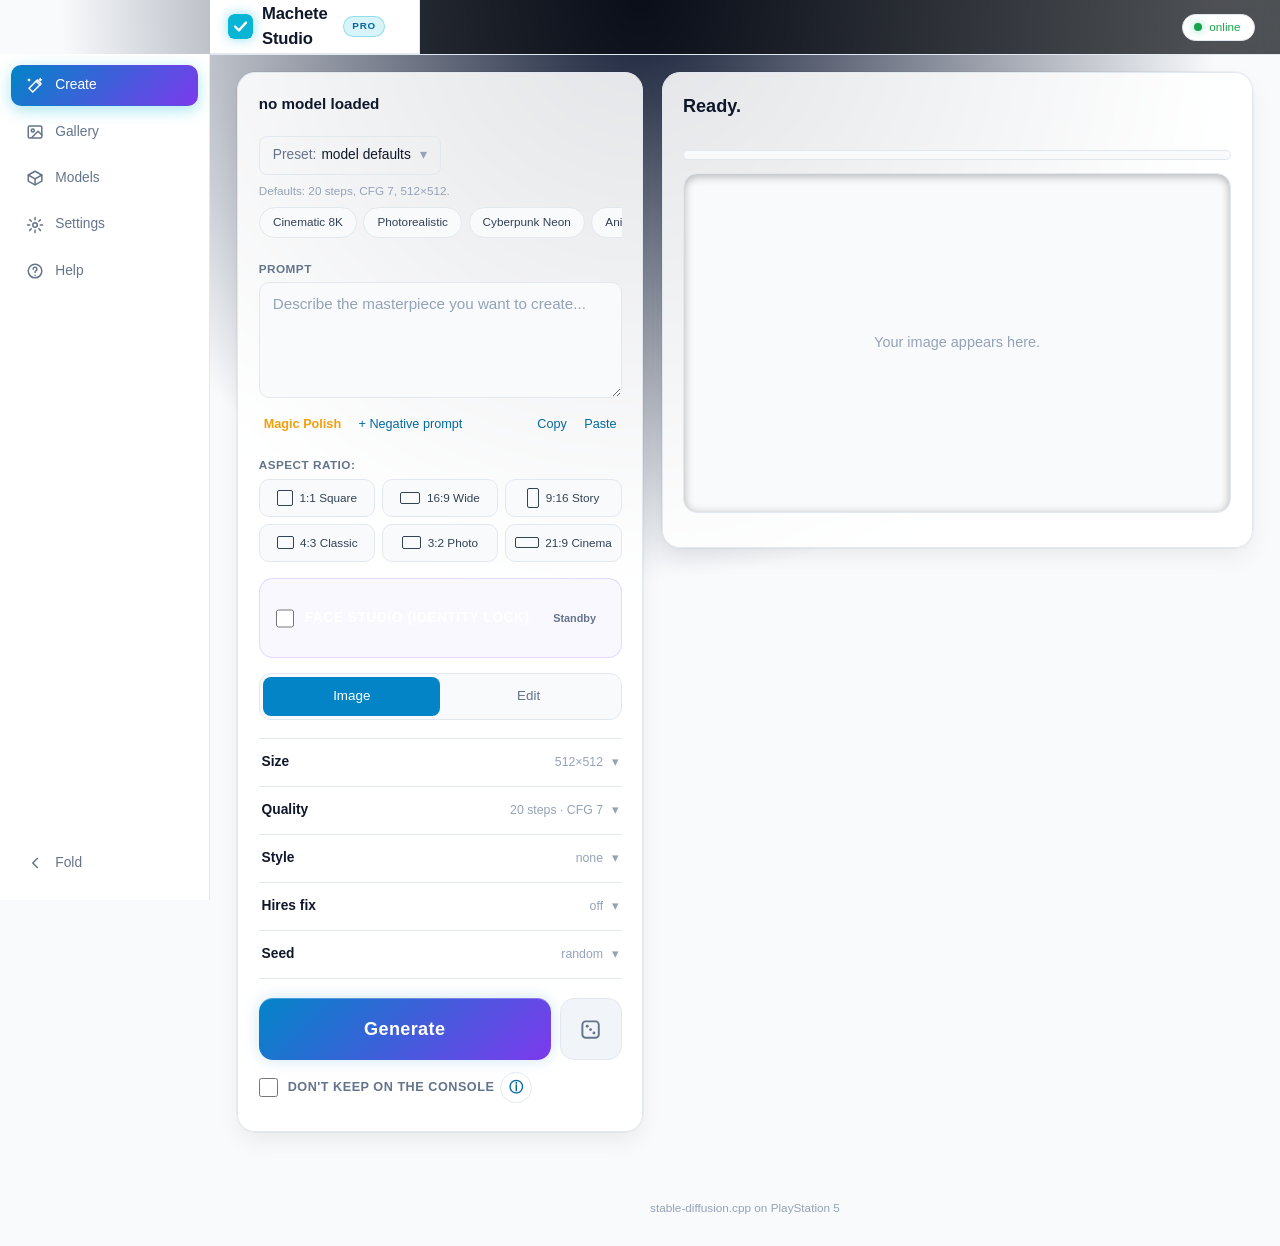
==== commit 995a1e06: "fix(ui, tv, telegram): resolve web studio overlaps, add icon endpoint, wire tv controls, and enable " ====
--- a/ps5/webui/index.html
+++ b/ps5/webui/index.html
@@ -54,6 +54,7 @@
     } catch (e) {}
   })();
 </script>
+<link rel="icon" type="image/png" href="/ps5sd/v1/app/icon">
 <style>
   :root {
     --bg: #07090e; --bg-glow: #0d1527; --surface: #0f172a; --raised: #1e293b; --raised-hi: #334155; --field: #090d16;
@@ -113,12 +114,12 @@
   a { color: var(--accent-hi); text-decoration: none; }
 
   /* Custom scrollbars */
-  ::-webkit-scrollbar { width: 6px; height: 6px; }
+  ::-webkit-scrollbar { width: 8px; height: 8px; }
   ::-webkit-scrollbar-track { background: transparent; }
-  ::-webkit-scrollbar-thumb { background: rgba(255, 255, 255, 0.15); border-radius: 9999px; }
-  ::-webkit-scrollbar-thumb:hover { background: rgba(255, 255, 255, 0.3); }
-  html[data-theme="light"] ::-webkit-scrollbar-thumb { background: rgba(0, 0, 0, 0.15); }
-  html[data-theme="light"] ::-webkit-scrollbar-thumb:hover { background: rgba(0, 0, 0, 0.3); }
+  ::-webkit-scrollbar-thumb { background: rgba(255, 255, 255, 0.22); border-radius: 9999px; }
+  ::-webkit-scrollbar-thumb:hover { background: rgba(255, 255, 255, 0.4); }
+  html[data-theme="light"] ::-webkit-scrollbar-thumb { background: rgba(0, 0, 0, 0.22); }
+  html[data-theme="light"] ::-webkit-scrollbar-thumb:hover { background: rgba(0, 0, 0, 0.4); }
 
   /* The PS5's own focus and accessible focus rings */
   button:focus, input:focus, select:focus, textarea:focus, a:focus { outline: 2px solid var(--accent-hi); outline-offset: 2px; }
@@ -127,7 +128,8 @@
 
   .top { display: flex; align-items: center; min-height: 3.75rem; padding: 0 1.75rem; background: rgba(7, 9, 14, 0.7); backdrop-filter: blur(16px); -webkit-backdrop-filter: blur(16px); border-bottom: 1px solid var(--border); }
   html[data-theme="light"] .top { background: rgba(248, 250, 252, 0.8); }
-  .brandbox { display: flex; align-items: center; gap: 0.5rem; }
+  .brandbox { display: flex; align-items: center; gap: 0.6rem; }
+  .logo-img { width: 1.75rem; height: 1.75rem; border-radius: 0.4rem; object-fit: cover; flex: none; box-shadow: 0 0 12px rgba(6, 182, 212, 0.45); }
   .logo { width: 1.15rem; height: 1.15rem; border-radius: 0.35rem; background: var(--grad-primary); box-shadow: 0 0 1rem rgba(6, 182, 212, 0.6); }
   .brand { color: var(--text); font-size: 1.15rem; font-weight: 700; letter-spacing: -0.01em; margin-right: 0.5rem; }
   .pro-tag { font-size: 0.68rem; font-weight: 800; letter-spacing: 0.08em; padding: 0.15rem 0.55rem;
@@ -301,7 +303,7 @@
   .cm-tags { display: flex; flex-wrap: wrap; margin: 0.35rem 0 0; }
   .tag { display: inline-block; font-size: 0.75rem; line-height: 1.4; padding: 0 0.6rem; margin: 0.2rem 0.4rem 0 0; border-radius: 2rem;
     border: 1px solid var(--border); color: var(--muted); white-space: nowrap; }
-  .tag.fam { color: var(--text); border-color: #2c4a78; background: #0e1a2e; }
+  .tag.fam { color: var(--text); border-color: var(--border-focus); background: var(--sel-bg); }
   .tag.cn { color: var(--ok); border-color: var(--ok); }
   .tag.vid { color: var(--warn); border-color: var(--warn); }
   .cmlist { margin-top: 0.7rem; max-height: 50vh; overflow-y: auto; padding: 0.4rem 0.6rem; background: var(--field);
@@ -320,7 +322,7 @@
   .prrow #savepreset { margin-left: 0.6rem; min-height: 2.75rem; }
   .prmenu { margin-top: 0.5rem; padding: 0.5rem; background: var(--field); border: 1px solid var(--border); border-radius: 12px; }
   .prmenu button { display: block; width: 100%; min-height: 2.85rem; margin: 0.2rem 0; text-align: left; overflow: hidden; text-overflow: ellipsis; }
-  .prmenu button.on { background: #10213a; border-color: var(--accent-hi); color: var(--text); }
+  .prmenu button.on { background: var(--sel-bg); border-color: var(--accent-hi); color: var(--text); }
   .prmenu .prfoot { margin-top: 0.4rem; padding-top: 0.4rem; border-top: 1px solid var(--border); }
   .prmenu .prfoot button { background: transparent; }
 
@@ -441,7 +443,42 @@
   .doc code { font-family: ui-monospace, Menlo, Consolas, monospace; font-size: 0.88em; color: var(--text);
     background: var(--field); border-radius: 4px; padding: 0.05rem 0.3rem; overflow-wrap: anywhere; }
 
-  #toast { position: fixed; left: 50%; bottom: 2rem; z-index: 20; display: none; max-width: 90%; background: var(--raised);
+  /* Lightbox viewer */
+  .lb { position: fixed; left: 0; top: 0; right: 0; bottom: 0; z-index: 100; background: rgba(5, 8, 14, 0.94);
+    backdrop-filter: blur(16px); -webkit-backdrop-filter: blur(16px); flex-direction: column; }
+  .lb-bar { display: flex; align-items: center; padding: 0.75rem 1.25rem; border-bottom: 1px solid var(--border); }
+  .lb-title { flex: 1; min-width: 0; color: var(--muted); font-size: 0.95rem; }
+  .lb-acts { display: flex; align-items: center; gap: 0.5rem; }
+  .lb-bar a, .lb-bar button { flex: none; min-height: 2.6rem; padding: 0 1rem; background: var(--raised);
+    border: 1px solid var(--border); border-radius: 10px; color: var(--text); font-size: 0.875rem;
+    display: inline-flex; align-items: center; justify-content: center; }
+  .lb-bar a:hover, .lb-bar button:hover:not(:disabled) { background: var(--raised-hi); border-color: rgba(255, 255, 255, 0.2); }
+  .lb-bar button.danger { color: var(--bad); }
+  .lb-bar #lb-close { margin-left: 0.5rem; background: var(--raised); font-weight: 600; }
+  .lb-body { flex: 1; min-height: 0; display: flex; align-items: center; justify-content: center; position: relative; padding: 0.5rem 1rem; }
+  .lb-body .nav { flex: none; width: 3.5rem; height: 5rem; font-size: 2.5rem; padding: 0; border-radius: 12px; background: rgba(15, 23, 42, 0.6); backdrop-filter: blur(8px); }
+  .lb-img { flex: 1; min-width: 0; text-align: center; display: flex; align-items: center; justify-content: center; height: 100%; overflow: hidden; }
+  .lb-img img, .lb-img video { max-width: 100%; max-height: calc(100vh - 9rem); width: auto; height: auto; object-fit: contain; border-radius: 8px; box-shadow: 0 12px 36px rgba(0, 0, 0, 0.6); }
+  .lb.withinfo .lb-img img, .lb.withinfo .lb-img video { max-height: calc(100vh - 16rem); }
+  .lb-info { flex: none; display: flex; align-items: center; padding: 0.75rem 1.5rem 1rem; background: var(--surface); border-top: 1px solid var(--border); }
+  .lb-main { flex: 1; min-width: 0; margin-right: 1.25rem; }
+  .lb-prompt { margin: 0 0 0.35rem; color: var(--text); max-height: 3.8em; overflow-y: auto; line-height: 1.5; font-size: 0.95rem; }
+  .lb-neg { margin: 0 0 0.35rem; color: var(--muted); font-size: 0.85rem; max-height: 3em; overflow-y: auto; }
+  .lb-set { margin: 0; color: var(--faint); font-size: 0.825rem; font-variant-numeric: tabular-nums; }
+  .lb-copy { display: flex; flex-wrap: wrap; gap: 0.4rem; margin-top: 0.5rem; }
+  .lb-copy button { min-height: 2.2rem; padding: 0 0.8rem; font-size: 0.8rem; border-radius: 8px; }
+  .lb-lab { display: flex; flex-wrap: wrap; align-items: center; gap: 0.4rem; margin-bottom: 0.4rem; }
+  .lb-name { color: var(--text); font-weight: 600; font-size: 0.95rem; }
+  .ltag { min-height: 0; font-size: 0.75rem; line-height: 1.4; padding: 0.15rem 0.65rem; border-radius: 2rem; background: var(--raised); color: var(--accent-hi); border: 1px solid var(--border); }
+  .lb-info #lb-use { flex: none; min-height: 2.85rem; padding: 0 1.25rem; font-weight: 600; background: var(--accent); color: #fff; border-color: var(--accent); }
+  .lb-info #lb-use:hover { background: var(--accent-hi); }
+  .thumbs .t { position: relative; }
+  .tname { position: absolute; left: 0.4rem; right: 0.4rem; bottom: 0.4rem; padding: 0.25rem 0.5rem; font-size: 0.8rem;
+    color: #fff; background: rgba(5, 8, 14, 0.75); border-radius: 0 0 12px 12px; white-space: nowrap; overflow: hidden;
+    text-overflow: ellipsis; pointer-events: none; }
+  .foot { text-align: center; color: var(--faint); font-size: 0.8125rem; padding: 1.5rem 1rem 2rem; }
+
+  #toast { position: fixed; left: 50%; bottom: 2rem; z-index: 200; display: none; max-width: 90%; background: var(--raised);
     backdrop-filter: blur(16px); -webkit-backdrop-filter: blur(16px); border: 1px solid var(--accent); color: var(--text);
     border-radius: 2rem; padding: 0.65rem 1.5rem; transform: translateX(-50%); box-shadow: 0 10px 30px rgba(0, 0, 0, 0.4); }
 
@@ -452,7 +489,7 @@
   .ph button { flex: none; min-height: 2.6rem; }
   .mrow { display: flex; align-items: center; margin-top: 0.6rem; padding: 0.8rem 1rem; background: var(--field);
     border: 1px solid var(--border); border-radius: 12px; }
-  .mrow.on { border-color: var(--accent-hi); background: #10213a; }
+  .mrow.on { border-color: var(--accent-hi); background: var(--sel-bg); }
   .mrow.dim { opacity: 0.7; }
   .mmain { flex: 1; min-width: 0; }
   .mname { color: var(--text); font-size: 1.05rem; font-weight: 600; word-wrap: break-word; }
@@ -470,7 +507,7 @@
   button.danger.armed { color: #fff; background: var(--bad); border-color: var(--bad); }
   button.danger:disabled { color: var(--faint); border-color: var(--border); background: transparent; }
 
-  .dlg { position: fixed; left: 0; top: 0; right: 0; bottom: 0; z-index: 15; align-items: center; justify-content: center;
+  .dlg { position: fixed; left: 0; top: 0; right: 0; bottom: 0; z-index: 150; align-items: center; justify-content: center;
     background: rgba(5, 8, 14, 0.85); backdrop-filter: blur(12px); -webkit-backdrop-filter: blur(12px); }
   .dlg-box { box-sizing: border-box; width: 90%; max-width: 32rem; padding: 1.6rem; background: var(--surface);
     border: 1px solid var(--border); border-radius: 18px; box-shadow: 0 16px 40px rgba(0, 0, 0, 0.6); }
@@ -486,7 +523,7 @@
   .badge.warn { color: var(--warn); border-color: var(--warn); }
   .featrow { display: flex; flex-wrap: wrap; margin: 0 -0.3rem; }
   .mrow.feat { box-sizing: border-box; flex: 1 1 10rem; min-width: 0; flex-direction: column; align-items: stretch; margin: 0.3rem; padding: 1.1rem 1.2rem;
-    border-color: #2c4a78; background: #0e1a2e; }
+    border-color: var(--border); background: var(--raised); }
   .mrow.feat .mmain { flex: 1 1 auto; }
   .mrow.feat > button { flex: none; margin: 0.9rem 0 0; min-height: 3.25rem; }
   .feat .mname { font-size: 1.2rem; margin-bottom: 0.15rem; }
@@ -515,7 +552,7 @@
   .subhead { color: var(--faint); font-size: 0.8rem; margin-top: 0.5rem; }
   .sub { display: flex; align-items: center; margin-top: 0.4rem; padding: 0.55rem 0.8rem; background: var(--field);
     border: 1px solid var(--border); border-radius: 10px; }
-  .sub.on { border-color: var(--accent-hi); background: #10213a; }
+  .sub.on { border-color: var(--accent-hi); background: var(--sel-bg); }
   .smain { flex: 1; min-width: 0; }
   .sname { color: var(--text); font-size: 0.95rem; word-wrap: break-word; }
   .sacts { display: flex; flex: none; margin-left: 0.6rem; }
@@ -528,12 +565,12 @@
     background: var(--raised); border: 1px solid var(--border); border-radius: 12px; box-shadow: 0 10px 30px rgba(0, 0, 0, 0.5); }
   .menu .menu-item { display: block; width: 100%; min-width: 0; min-height: 2.75rem; margin: 0; padding: 0 0.8rem; text-align: left;
     background: transparent; border: 0; border-radius: 8px; }
-  .menu .menu-item:hover { background: #222e47; }
+  .menu .menu-item:hover { background: var(--hover-weak); }
   .menu .menu-item.danger { color: var(--bad); }
   .menu .menu-item:disabled { opacity: 0.45; }
   .menu .menu-note { padding: 0.4rem 0.8rem 0.3rem; color: var(--faint); font-size: 0.8rem; line-height: 1.35; }
   #dl-clear:disabled { opacity: 0.45; }
-  .notice { margin: 0.6rem 0 0.4rem; padding: 1rem; background: #10213a; border: 1px solid var(--accent-hi); border-radius: 12px; }
+  .notice { margin: 0.6rem 0 0.4rem; padding: 1rem; background: var(--sel-bg); border: 1px solid var(--accent); border-radius: 12px; }
   .nline { color: var(--text); font-size: 1.1rem; }
   .notice .bar { margin: 0.7rem 0 0.4rem; }
   .notice .hint { margin: 0.3rem 0 0; }
@@ -645,9 +682,9 @@
 
     /* Sticky Mobile Generation Dock */
     #view-create > .controls, #view-create > .result { flex: 1 1 100%; }
-    .gorow { position: sticky; bottom: calc(4.4rem + env(safe-area-inset-bottom)); z-index: 4; margin: 1rem -1.1rem -1.1rem;
-      padding: 0.65rem 1rem; background: rgba(15, 23, 42, 0.94); backdrop-filter: blur(16px); -webkit-backdrop-filter: blur(16px);
-      border-top: 1px solid var(--border); border-bottom-left-radius: 18px; border-bottom-right-radius: 18px; box-shadow: 0 -8px 24px rgba(0, 0, 0, 0.45); }
+    .gorow { position: sticky; bottom: calc(4.2rem + env(safe-area-inset-bottom)); z-index: 4; margin: 1rem 0 0;
+      padding: 0.65rem 0.85rem; background: var(--surface);
+      border: 1px solid var(--border); border-radius: 14px; box-shadow: 0 -4px 20px rgba(0, 0, 0, 0.4); }
     html[data-theme="light"] .gorow { background: rgba(255, 255, 255, 0.95); }
     .gorow .go { min-height: 3.6rem; font-size: 1.1rem; }
     .count { margin-left: 0.4rem; }
@@ -689,9 +726,9 @@
     .lb-main { margin: 0 0 0.75rem; }
     .lb-prompt { max-height: 9.6em; }
     .lb-info button { min-height: 3.25rem; }
-    .lb-acts { order: 5; flex: 0 0 100%; display: grid; grid-template-columns: repeat(3, 1fr); gap: 0.5rem; box-sizing: border-box;
-      padding: 0.9rem 1rem 1.25rem; }
-    .lb-acts a, .lb-acts button { margin: 0; padding: 0 0.3rem; text-align: center; white-space: nowrap; overflow: hidden;
+    .lb-acts { order: 5; flex: 0 0 100%; display: flex; flex-wrap: wrap; gap: 0.45rem; box-sizing: border-box;
+      padding: 0.75rem 1rem 1.25rem; }
+    .lb-acts a, .lb-acts button { flex: 1 1 calc(33.33% - 0.45rem); min-width: 5.5rem; min-height: 2.75rem; line-height: 2.75rem; margin: 0; padding: 0 0.5rem; text-align: center; white-space: nowrap; overflow: hidden;
       text-overflow: ellipsis; }
   }
 
@@ -715,9 +752,7 @@
     .tabs button:not(.on):hover { background: var(--raised); color: var(--text); }
     .tabs button > span { min-width: 0; overflow: hidden; text-overflow: ellipsis; white-space: nowrap; }
     .tabs svg { display: block; flex: none; width: 1.25rem; height: 1.25rem; margin: 0 0.75rem 0 0; }
-  }
-
-  @media (min-width: 900px) {
+
     html.side-mini { --side: 4.25rem; }
     .sidefold { display: flex; margin-top: auto !important; color: var(--faint); background: transparent; }
     .sidefold svg { transition: transform 0.2s ease-out; }
@@ -749,7 +784,7 @@
 <body class="v-create">
 <header class="top">
   <div class="brandbox">
-    <span class="logo"></span>
+    <img class="logo-img" src="/ps5sd/v1/app/icon" alt="Machete Studio" width="28" height="28" onerror="this.onerror=null;this.src='data:image/svg+xml;utf8,<svg xmlns=\'http://www.w3.org/2000/svg\' viewBox=\'0 0 32 32\' fill=\'none\'><rect width=\'32\' height=\'32\' rx=\'8\' fill=\'url(%23g)\'/><defs><linearGradient id=\'g\' x1=\'0\' y1=\'0\' x2=\'32\' y2=\'32\'><stop stop-color=\'%2306b6d4\'/><stop offset=\'1\' stop-color=\'%238b5cf6\'/></linearGradient></defs><path d=\'M9 16l5 5 9-10\' stroke=\'%23fff\' stroke-width=\'3\' stroke-linecap=\'round\' stroke-linejoin=\'round\'/></svg>'">
     <span class="brand">Machete Studio</span>
     <span class="pro-tag">PRO</span>
     <span class="ver" id="ver"></span>
@@ -1090,6 +1125,9 @@
             <div></div>
           </div>
           <p class="hint">Auto is the preset's: 3 for Wan 2.1, 5 for Wan 2.2 TI2V. Higher spends more of the steps on the large shapes and the motion, lower on the details.</p>
+          <div class="vid-tip" style="margin-top:0.6rem; padding:0.5rem 0.75rem; background:rgba(6,182,212,0.1); border:1px solid rgba(6,182,212,0.3); border-radius:8px; font-size:0.8rem; color:var(--text);">
+            <strong>Speed Tip:</strong> Wan 2.1 video takes <strong>~2 min</strong> with the CausVid LoRA (4 to 8 steps, CFG 1). Without it, 20 steps takes ~14 min. Get CausVid under Models &rarr; Get more.
+          </div>
           <div class="director-cam-box" style="margin-top:0.8rem; padding-top:0.6rem; border-top:1px solid var(--border, rgba(255,255,255,0.08));">
             <div class="lbl" style="font-weight:600; font-size:12px; margin-bottom:0.4rem; color:var(--text);">Director Camera Controls (Motion Guidance)</div>
             <div style="display:flex; gap:0.4rem; flex-wrap:wrap;">
@@ -1406,6 +1444,7 @@
     <span id="gsel-n"></span>
     <button type="button" id="gsel-all">All</button>
     <button type="button" id="gsel-dl">Download</button>
+    <button type="button" id="gsel-telegram" title="Send selected file to Telegram companion bot">Telegram</button>
     <button type="button" class="danger" id="gsel-del">Delete</button>
   </div>
   <div class="thumbs" id="thumbs"></div>
@@ -1421,6 +1460,7 @@
     <div class="lb-acts">
       <a id="lb-dl" href="#">Download</a>
       <a id="lb-open" href="#" target="_blank">Full size</a>
+      <button type="button" id="lb-telegram" title="Send directly to Telegram companion bot">Telegram</button>
       <button type="button" id="lb-up" style="display:none">Upscale</button>
       <button type="button" id="lb-edit" title="Use as the start image on the Create tab">Edit</button>
       <button type="button" id="lb-guide" title="Use as the guide image (ControlNet) on the Create tab">Guide</button>
@@ -1446,7 +1486,6 @@
         <button type="button" id="lb-cp">Copy prompt</button>
         <button type="button" id="lb-cn" style="display:none">Copy negative</button>
         <button type="button" id="lb-ca" title="The prompt and the settings as text, as other tools paste them">Copy all</button>
-        <button type="button" id="lb-telegram" title="Send directly to Telegram companion bot">Send to Telegram</button>
       </div>
     </div>
     <button type="button" id="lb-use" title="Put the prompt and the settings of this image into the Create tab">Use these settings</button>
@@ -4946,7 +4985,28 @@
     var n = selNames().length;
     text($('gsel-n'), n ? n + ' selected' : 'Press the images to select them.');
     $('gsel-dl').disabled = !n;
+    if ($('gsel-telegram')) $('gsel-telegram').disabled = !n;
     $('gsel-del').disabled = !n;
+  }
+
+  // Sends selected images or videos to the companion bot sequentially.
+  function sendSelectedToTelegram() {
+    var list = selNames(), k = 0, sent = 0;
+    if (!list.length) return;
+    toast('Sending ' + list.length + (list.length === 1 ? ' file' : ' files') + ' to Telegram...');
+    (function next() {
+      if (k >= list.length) {
+        toast('Sent ' + sent + (sent === 1 ? ' file' : ' files') + ' to Telegram companion bot.');
+        return;
+      }
+      var it = list[k];
+      var caption = it.title || it.prompt || it.name;
+      req('POST', '/ps5sd/v1/app/companion/send', JSON.stringify({ file: it.name, caption: caption }), function (code, data) {
+        if (code === 200 && data && data.ok) sent++;
+        k++;
+        setTimeout(next, 500);
+      });
+    })();
   }
 
   // One download after the other: a browser takes several clicks at once badly.
@@ -5274,14 +5334,14 @@
     else copyText(String(d.parameters || d.prompt || '').replace(/,\s*SDCPP:\s*\{[\s\S]*$/, ''), 'The settings');
   }
 
-  // Sends the current lightbox image directly to the paired Telegram companion bot.
+  // Sends the current lightbox image or video directly to the paired Telegram companion bot.
   function sendToTelegram() {
     var it = lbItem();
     if (!it || !it.name) return;
-    toast('Sending to Telegram companion...');
+    toast('Sending ' + it.name + ' to Telegram companion...');
     var info = infoCache[it.name];
     var j = info && info.sdcpp;
-    var caption = j && j.prompt ? j.prompt.positive : (info && info.prompt ? info.prompt : '');
+    var caption = j && j.prompt ? j.prompt.positive : (info && info.prompt ? info.prompt : (it.title || it.name));
     req('POST', '/ps5sd/v1/app/companion/send', JSON.stringify({ file: it.name, caption: caption }), function (code, data) {
       if (code === 200 && data && data.ok) {
         toast('Sent to Telegram companion bot successfully.');
@@ -8624,6 +8684,7 @@
     $('gsel').onclick = function () { setSelecting(!gsel); };
     $('gsel-all').onclick = selectAll;
     $('gsel-dl').onclick = downloadSelected;
+    if ($('gsel-telegram')) $('gsel-telegram').onclick = sendSelectedToTelegram;
     $('gsel-del').onclick = askDeleteSelected;
     $('lb-use').onclick = useSettings;
     $('prompt-copy').onclick = function () { copyText($('prompt').value, 'The prompt'); };
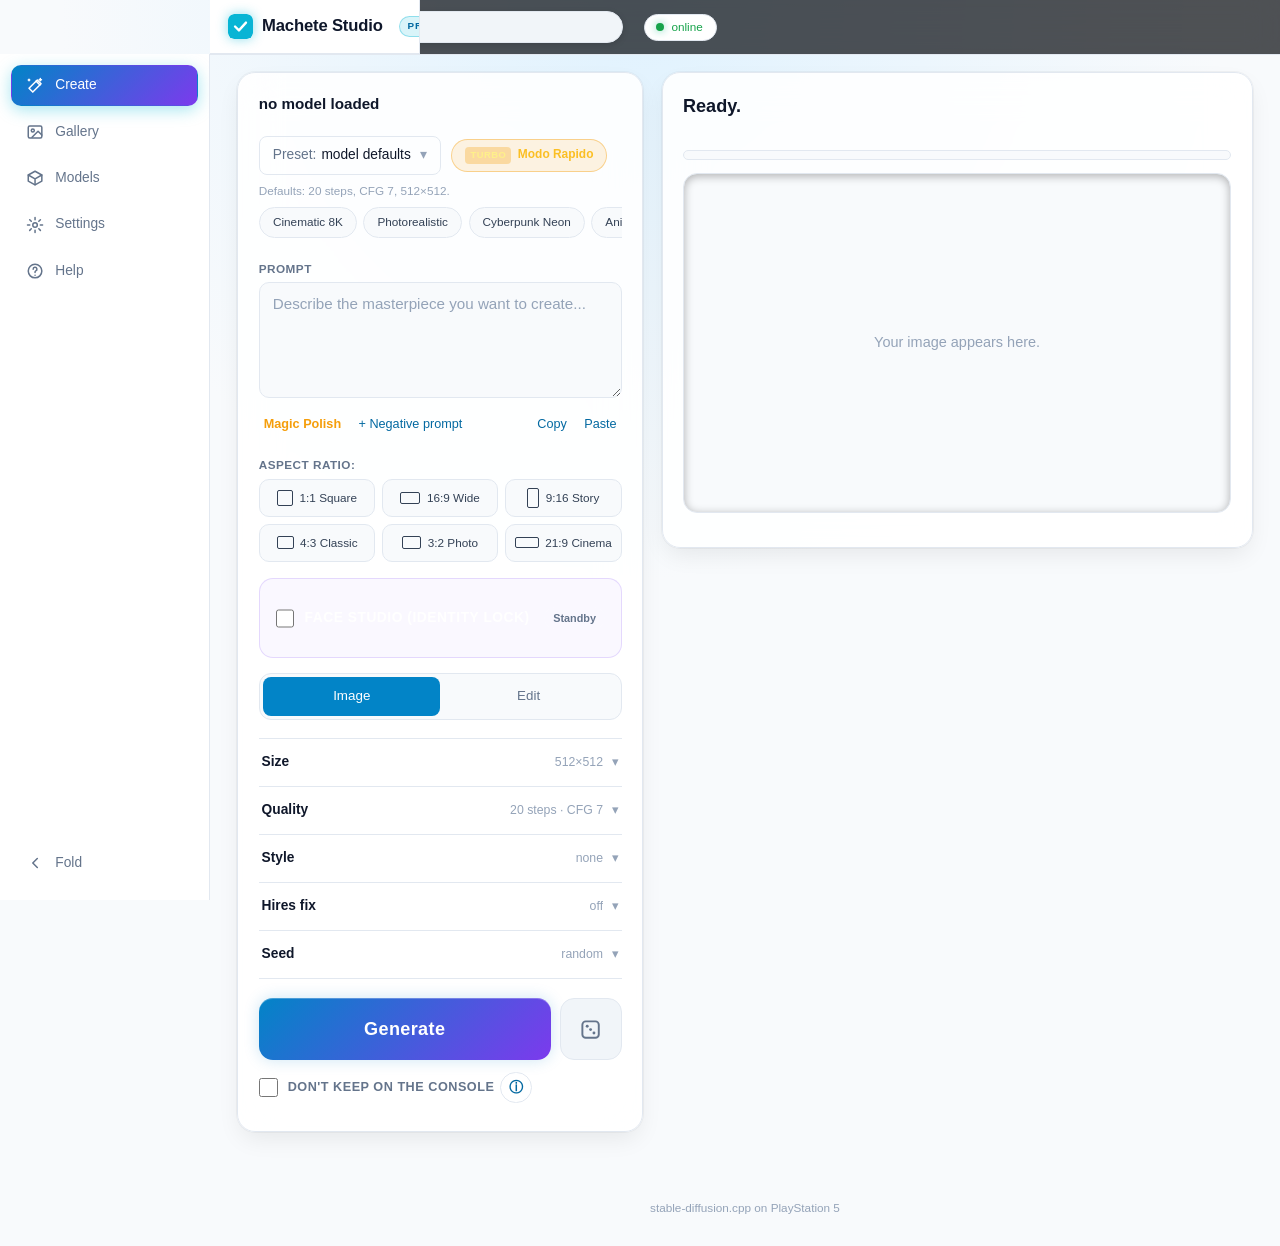
==== commit 4bee2ae8: "feat(tv, triggers, turbo, downloads): add on-screen pointer cursor, fullscreen tv gallery, DualSense" ====
--- a/ps5/webui/index.html
+++ b/ps5/webui/index.html
@@ -109,8 +109,7 @@
   html, body { margin: 0; background: var(--bg); color: var(--body);
     font-family: -apple-system, BlinkMacSystemFont, "SF Pro Display", "SF Pro Text", "Segoe UI Variable Text", "Segoe UI", Roboto, Helvetica, Arial, sans-serif;
     line-height: 1.5; -webkit-font-smoothing: antialiased; -moz-osx-font-smoothing: grayscale; }
-  body { background: var(--bg) radial-gradient(circle at 50% 0%, #111a33 0%, var(--bg) 40rem) no-repeat; min-height: 100vh; }
-  html[data-theme="light"] body { background: var(--bg) radial-gradient(circle at 50% 0%, #e0f2fe 0%, var(--bg) 40rem) no-repeat; }
+  body { background: var(--bg) radial-gradient(circle at 50% 0%, var(--bg-glow) 0%, var(--bg) 40rem) no-repeat; min-height: 100vh; }
   a { color: var(--accent-hi); text-decoration: none; }
 
   /* Custom scrollbars */
@@ -128,7 +127,7 @@
 
   .top { display: flex; align-items: center; min-height: 3.75rem; padding: 0 1.75rem; background: rgba(7, 9, 14, 0.7); backdrop-filter: blur(16px); -webkit-backdrop-filter: blur(16px); border-bottom: 1px solid var(--border); }
   html[data-theme="light"] .top { background: rgba(248, 250, 252, 0.8); }
-  .brandbox { display: flex; align-items: center; gap: 0.6rem; }
+  .brandbox { display: flex; align-items: center; gap: 0.6rem; overflow: hidden; white-space: nowrap; }
   .logo-img { width: 1.75rem; height: 1.75rem; border-radius: 0.4rem; object-fit: cover; flex: none; box-shadow: 0 0 12px rgba(6, 182, 212, 0.45); }
   .logo { width: 1.15rem; height: 1.15rem; border-radius: 0.35rem; background: var(--grad-primary); box-shadow: 0 0 1rem rgba(6, 182, 212, 0.6); }
   .brand { color: var(--text); font-size: 1.15rem; font-weight: 700; letter-spacing: -0.01em; margin-right: 0.5rem; }
@@ -136,9 +135,11 @@
     border-radius: 9999px; background: rgba(6, 182, 212, 0.15); color: var(--accent-hi); border: 1px solid rgba(6, 182, 212, 0.35); text-transform: uppercase; }
   .ver { color: var(--faint); font-size: 0.8rem; margin: 0 1rem 0 0; }
   .model { color: var(--muted); font-size: 0.925rem; flex: 1; min-width: 0; white-space: nowrap; overflow: hidden; text-overflow: ellipsis; }
-  button.model { display: block; min-height: 0; margin: 0; padding: 0.3rem 0.6rem; border: 1px solid transparent; border-radius: 8px; background: transparent;
-    text-align: left; line-height: 1.5; cursor: pointer; transition: all 0.15s ease; }
-  button.model:hover { background: var(--hover-weak); border-color: var(--border); color: var(--text); }
+  button.model { display: inline-flex; align-items: center; min-height: 2.2rem; margin: 0 0.75rem; padding: 0.35rem 0.85rem;
+    border: 1px solid var(--border); border-radius: 9999px; background: var(--raised); color: var(--text);
+    font-weight: 500; font-size: 0.875rem; max-width: 26rem; overflow: hidden; text-overflow: ellipsis; white-space: nowrap;
+    text-align: left; line-height: 1.5; cursor: pointer; box-shadow: 0 2px 6px rgba(0, 0, 0, 0.15); transition: all 0.15s ease; }
+  button.model:hover { background: var(--raised-hi); border-color: var(--accent); color: var(--accent-hi); }
   button.model::after { content: "\00a0\25BE"; color: var(--faint); }
   .pill { display: flex; align-items: center; font-size: 0.8125rem; color: var(--faint); background: var(--surface);
     border: 1px solid var(--border); border-radius: 2rem; padding: 0.25rem 0.9rem 0.25rem 0.75rem; margin-left: 0.75rem; white-space: nowrap; }
@@ -320,6 +321,16 @@
   .prtoggle .caret, .grphead .caret { flex: none; margin-left: 0.6rem; color: var(--faint); transition: transform 0.15s; }
   .prtoggle[aria-expanded="true"] .caret, .grphead[aria-expanded="true"] .caret { transform: rotate(180deg); }
   .prrow #savepreset { margin-left: 0.6rem; min-height: 2.75rem; }
+  .btn-turbo { display: inline-flex; align-items: center; gap: 0.45rem; min-height: 2.25rem; margin-left: 0.75rem;
+    padding: 0.35rem 0.9rem; border-radius: 9999px; background: rgba(245, 158, 11, 0.12);
+    border: 1px solid rgba(245, 158, 11, 0.4); color: #fbbf24; font-size: 0.825rem; font-weight: 700;
+    cursor: pointer; transition: all 0.2s ease; }
+  .btn-turbo:hover { background: rgba(245, 158, 11, 0.22); border-color: #f59e0b; box-shadow: 0 0 12px rgba(245, 158, 11, 0.4); }
+  .btn-turbo.active { background: linear-gradient(135deg, #f59e0b, #ef4444); color: #fff; border-color: transparent;
+    box-shadow: 0 0 16px rgba(245, 158, 11, 0.6); }
+  .turbo-badge { font-size: 0.65rem; padding: 0.1rem 0.35rem; border-radius: 4px; background: rgba(245, 158, 11, 0.3);
+    color: #fef08a; letter-spacing: 0.05em; text-transform: uppercase; }
+  .btn-turbo.active .turbo-badge { background: rgba(0, 0, 0, 0.3); color: #fff; }
   .prmenu { margin-top: 0.5rem; padding: 0.5rem; background: var(--field); border: 1px solid var(--border); border-radius: 12px; }
   .prmenu button { display: block; width: 100%; min-height: 2.85rem; margin: 0.2rem 0; text-align: left; overflow: hidden; text-overflow: ellipsis; }
   .prmenu button.on { background: var(--sel-bg); border-color: var(--accent-hi); color: var(--text); }
@@ -759,9 +770,10 @@
     html.side-mini .sidefold svg { transform: rotate(180deg); }
     html.side-mini .tabs { padding: 0.5rem 0.45rem; }
     html.side-mini .tabs button { justify-content: center; padding: 0; }
-    html.side-mini .tabs button > span, html.side-mini .brand, html.side-mini .ver, html.side-mini .pro-tag { display: none; }
+    html.side-mini .tabs button > span { display: none; }
+    html.side-mini .brandbox .brand, html.side-mini .brandbox .ver, html.side-mini .brandbox .pro-tag { display: none !important; }
     html.side-mini .tabs svg { margin: 0; }
-    html.side-mini .brandbox { justify-content: center; padding: 0; }
+    html.side-mini .brandbox { justify-content: center; padding: 0 !important; width: 4.25rem !important; overflow: hidden !important; }
   }
   html.tv .sidefold { display: none; }
 
@@ -818,6 +830,7 @@
     <div class="prblock" id="pr-block">
       <div class="prrow">
         <button type="button" class="prtoggle" id="pr-toggle" aria-expanded="false" aria-controls="pr-menu"><span class="prlabel">Preset:</span> <span id="pr-name">model defaults</span><span class="caret" aria-hidden="true">&#9662;</span></button>
+        <button type="button" class="btn-turbo" id="btn-turbo" title="Fast generation mode: auto-configures low steps and fast LoRA acceleration"><span class="turbo-badge">TURBO</span> Modo Rapido</button>
         <button type="button" id="savepreset" style="display:none">Save as preset</button>
       </div>
       <div class="prmenu" id="pr-menu" style="display:none">
@@ -2194,6 +2207,44 @@
     st.announce = '';
   }
 
+  function toggleTurboMode() {
+    var btn = $('btn-turbo');
+    if (!btn) return;
+    var active = btn.classList.contains('active');
+    var isVideo = (current && current.kind === 'video') || /wan|video/i.test($('cm-name').textContent || '');
+    if (active) {
+      btn.classList.remove('active');
+      $('steps').value = isVideo ? 20 : 25;
+      $('cfg').value = isVideo ? 6.0 : 7.0;
+      persist();
+      if (typeof toast === 'function') toast('Modo Turbo desactivado (ajustes normales restaurados)');
+    } else {
+      btn.classList.add('active');
+      $('steps').value = isVideo ? 4 : 8;
+      $('cfg').value = 1.0;
+      if (typeof loraList !== 'undefined' && loraList && loraList.length) {
+        for (var i = 0; i < loraList.length; i++) {
+          var lp = (loraList[i].path || '').toLowerCase();
+          if (lp.indexOf('causvid') !== -1 || lp.indexOf('lightning') !== -1 || lp.indexOf('turbo') !== -1) {
+            var already = false;
+            for (var j = 0; j < loraSel.length; j++) {
+              if (loraSel[j].path === loraList[i].path) { already = true; loraSel[j].off = false; break; }
+            }
+            if (!already) {
+              loraSel.push({ path: loraList[i].path, m: 1.0, off: false });
+            }
+            if (typeof drawLoraPicker === 'function') drawLoraPicker();
+            break;
+          }
+        }
+      }
+      persist();
+      if (typeof toast === 'function') {
+        toast('Modo Turbo activado: ' + (isVideo ? '4 pasos, CFG 1.0 (Aceleracion CausVid)' : '8 pasos, CFG 1.0 (Aceleracion Lightning)'));
+      }
+    }
+  }
+
   // ---------- LoRAs ----------
   // loraList: the files in /data/PS5SD/loras ({name, path, bytes}; null until known).
   // loraSel: the ones picked for the loaded model ({path, m}), saved with its settings.
@@ -8540,6 +8591,7 @@
     try { initAppearance(); } catch (e) {}
     $('opt-tv').onchange = setTvOption;
     $('opt-tvkey').onchange = setTvKeyOption;
+    if ($('btn-turbo')) $('btn-turbo').onclick = toggleTurboMode;
     $('hr-on').onchange = function () { drawHires(); persist(); };
     $('hr-up').onchange = function () { save('hrup', this.value); persist(); };
     $('hr-scale').onchange = $('hr-steps').onchange = $('hr-den').onchange = persist;
